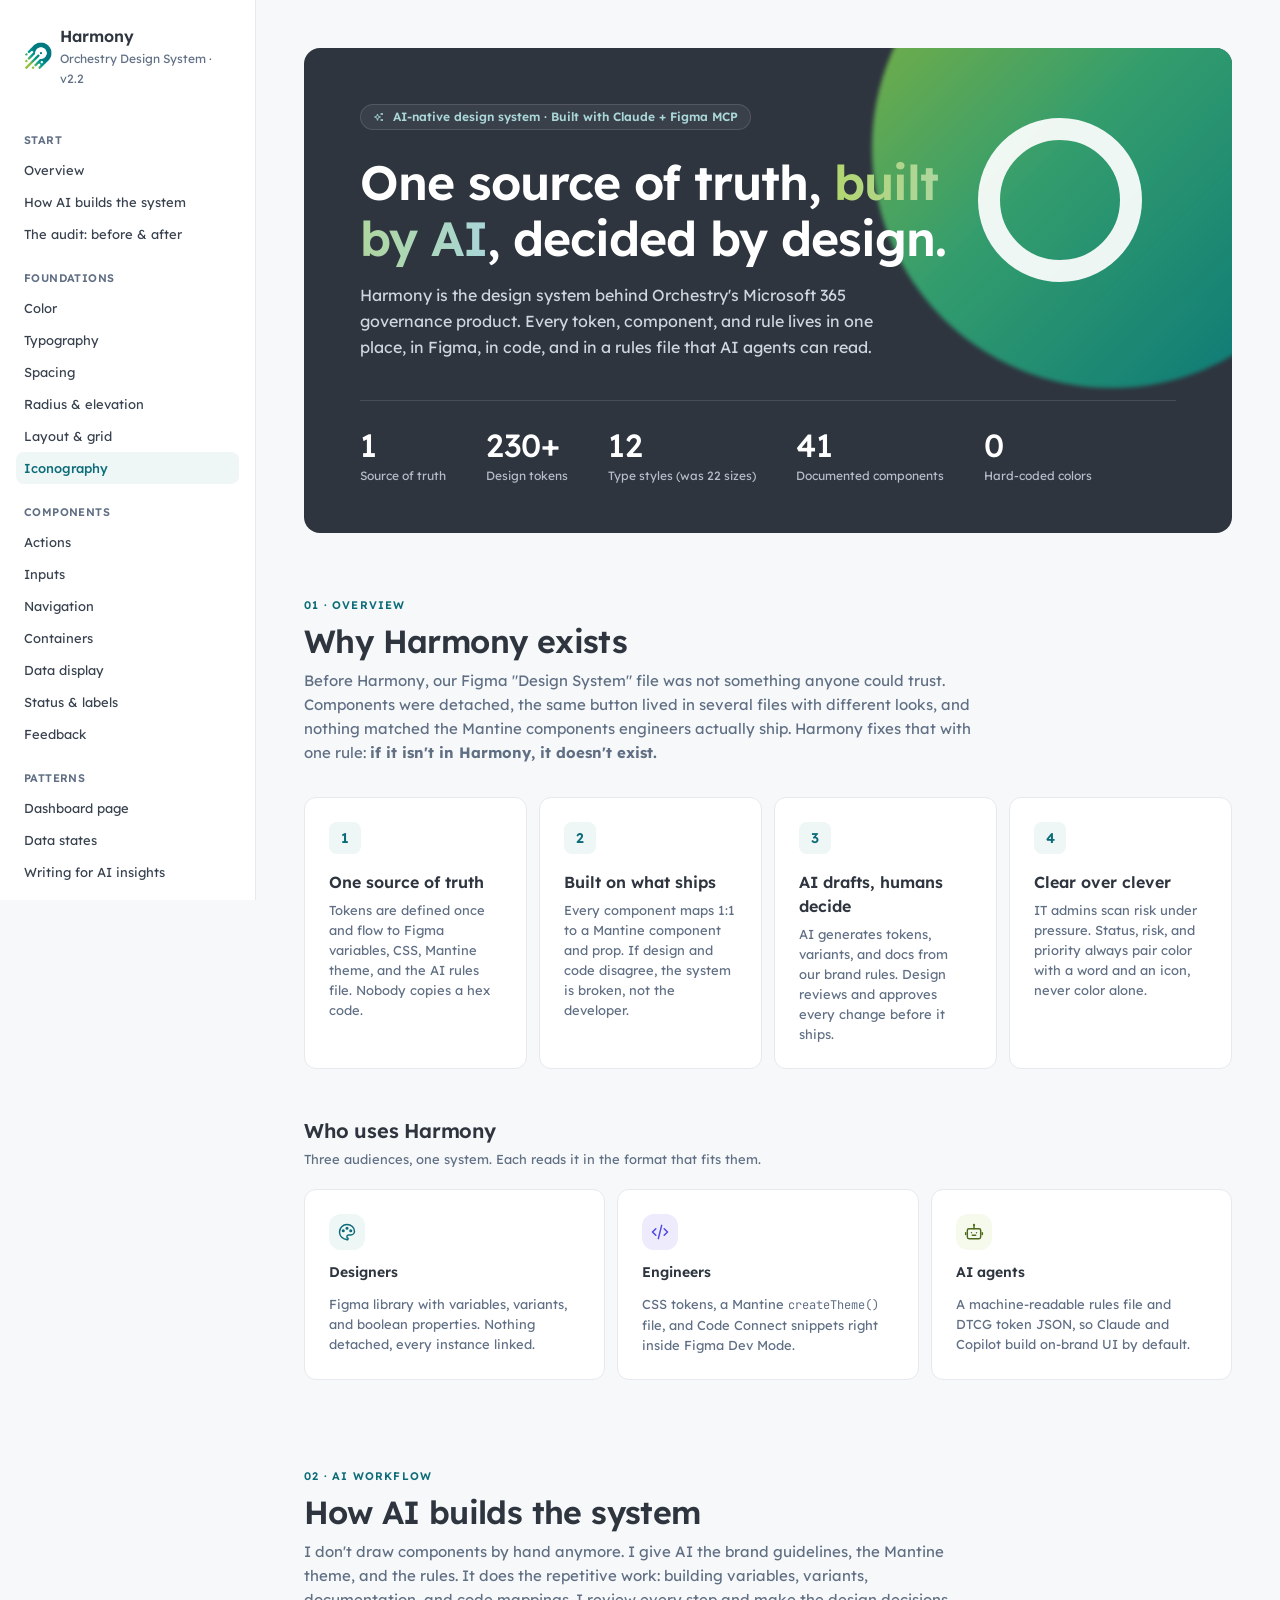
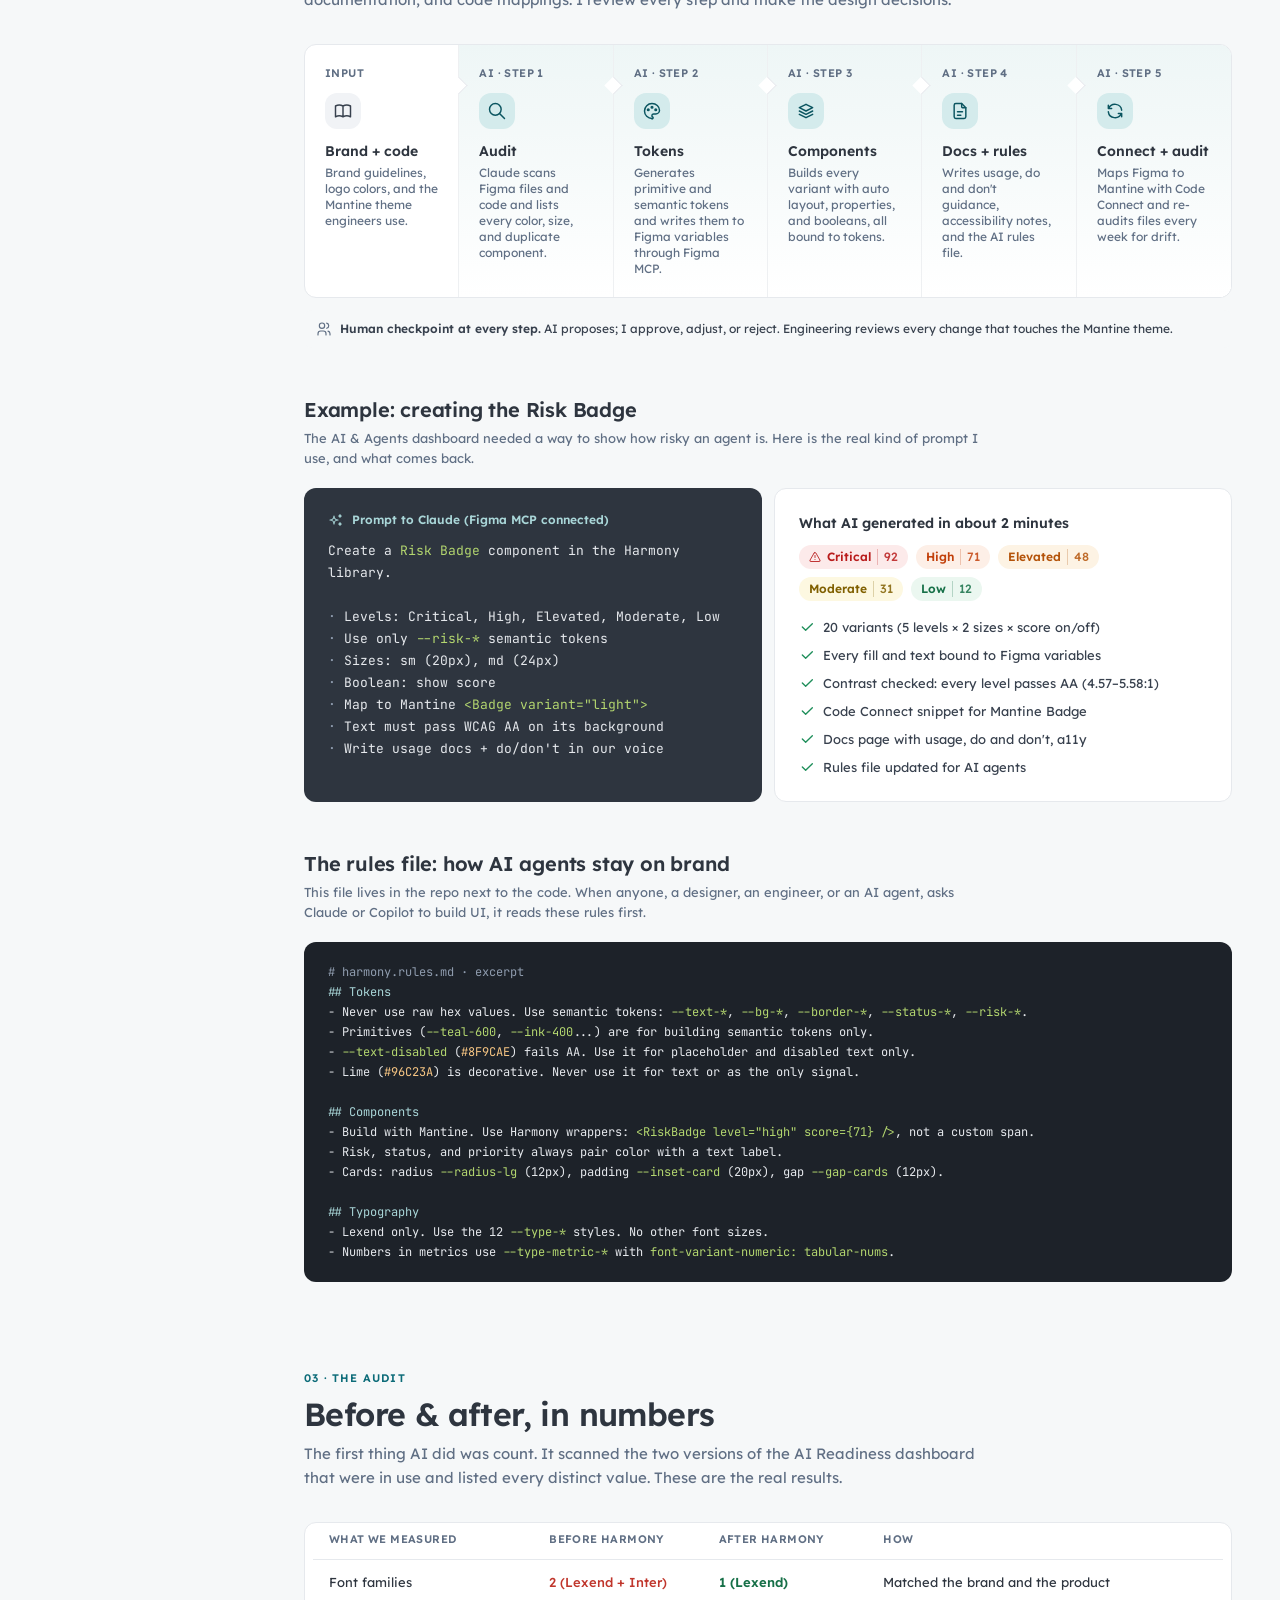
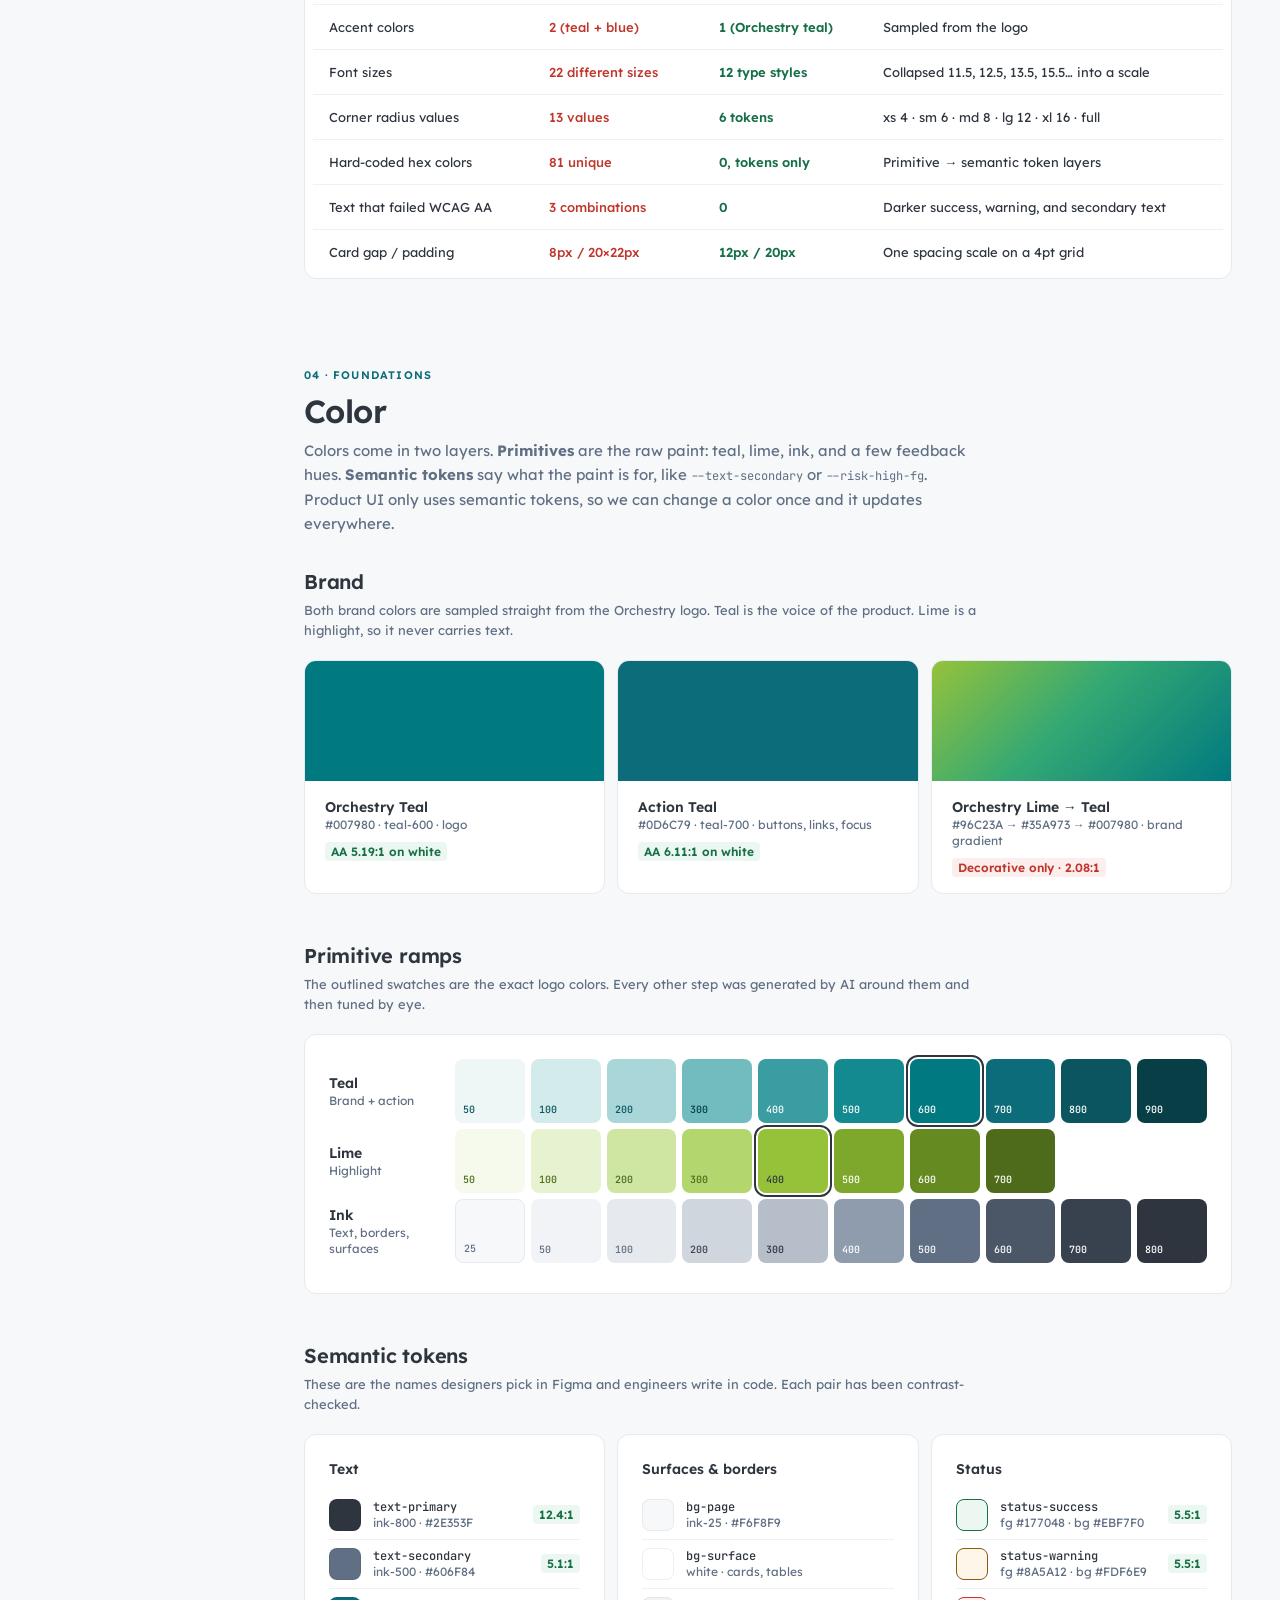
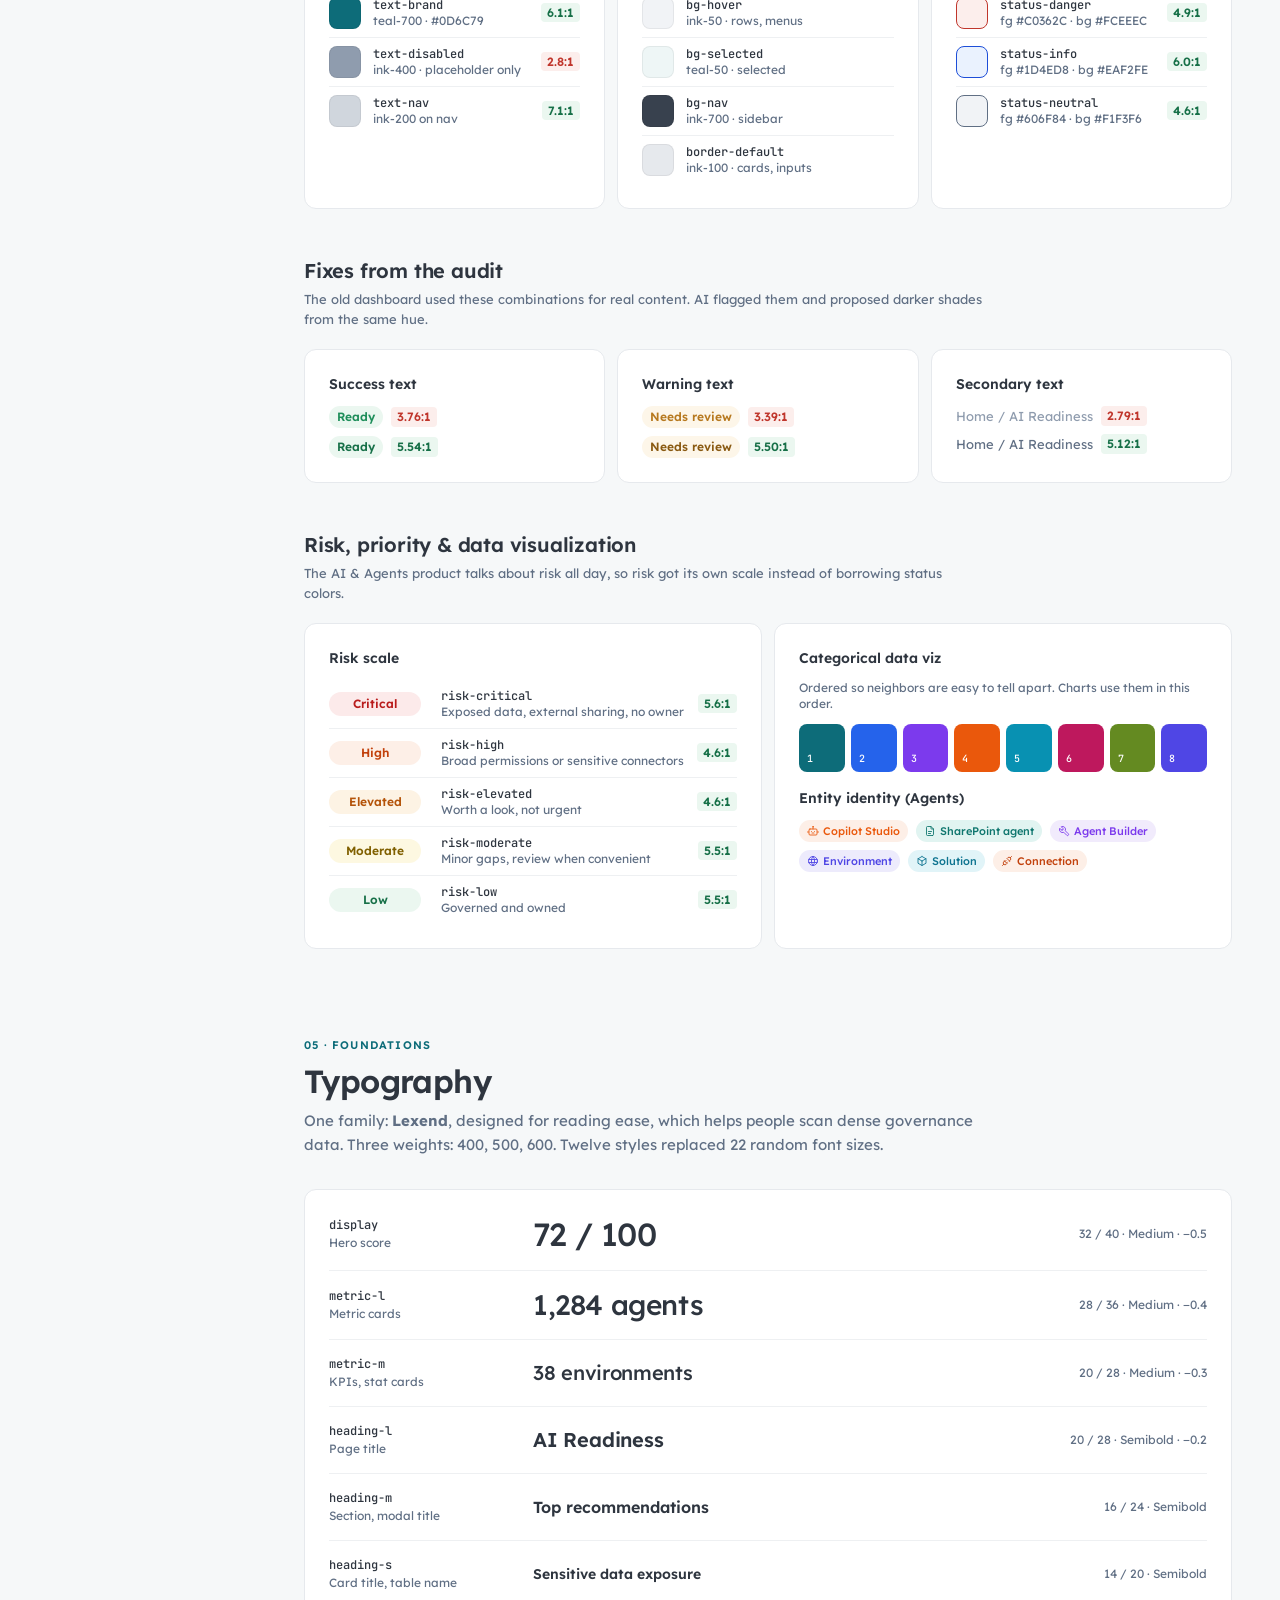
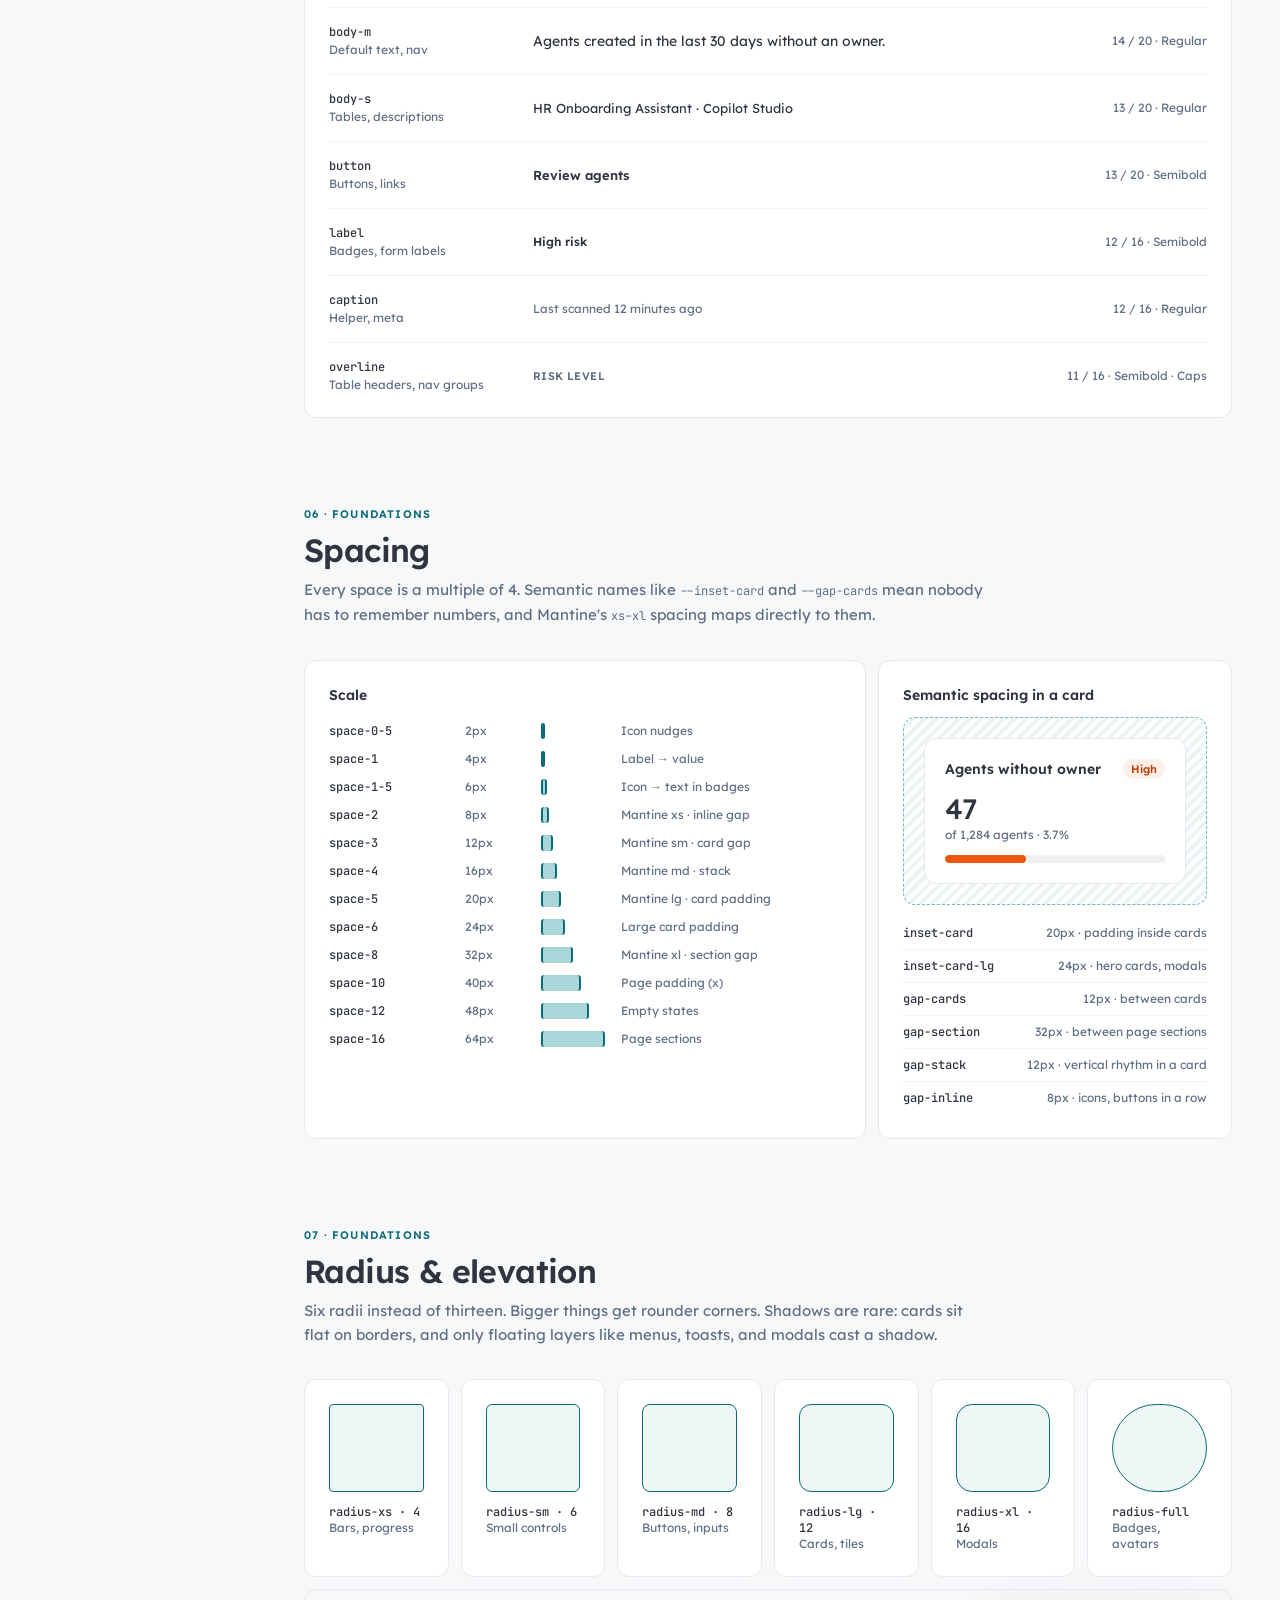
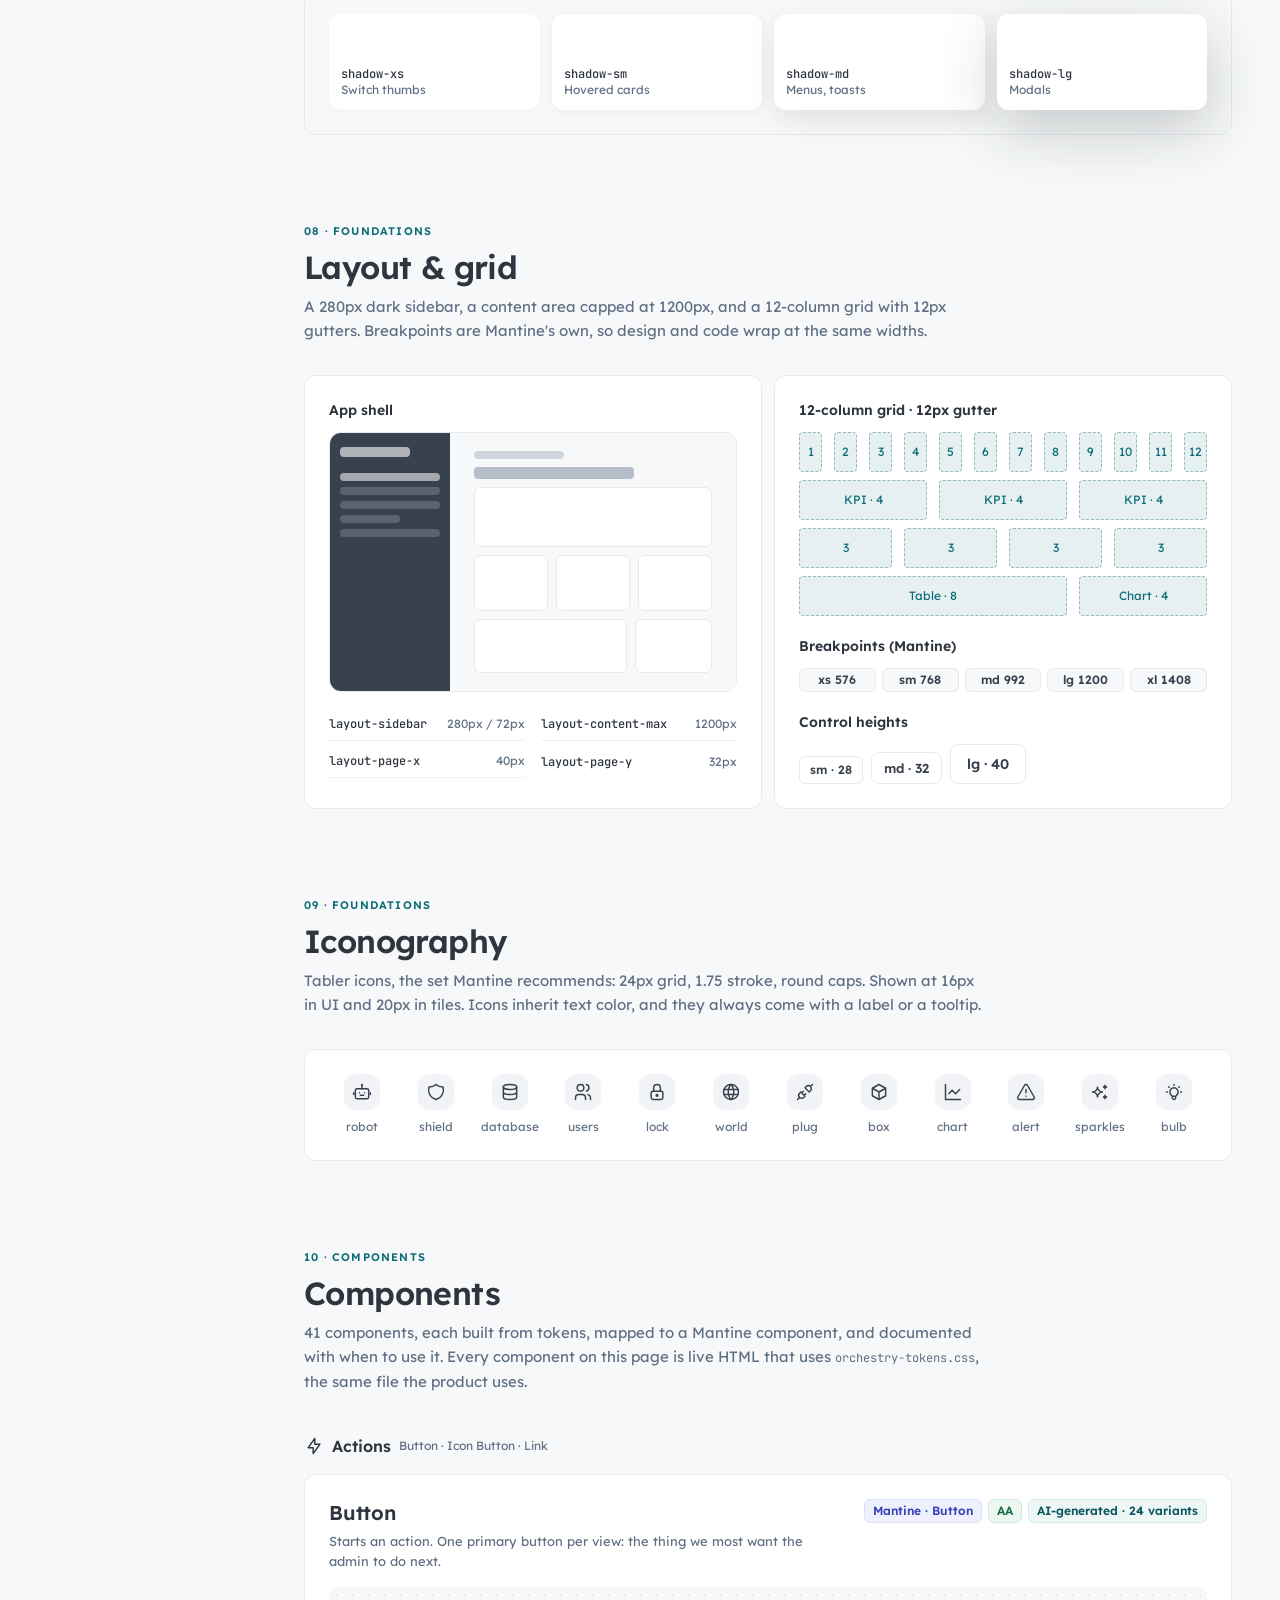
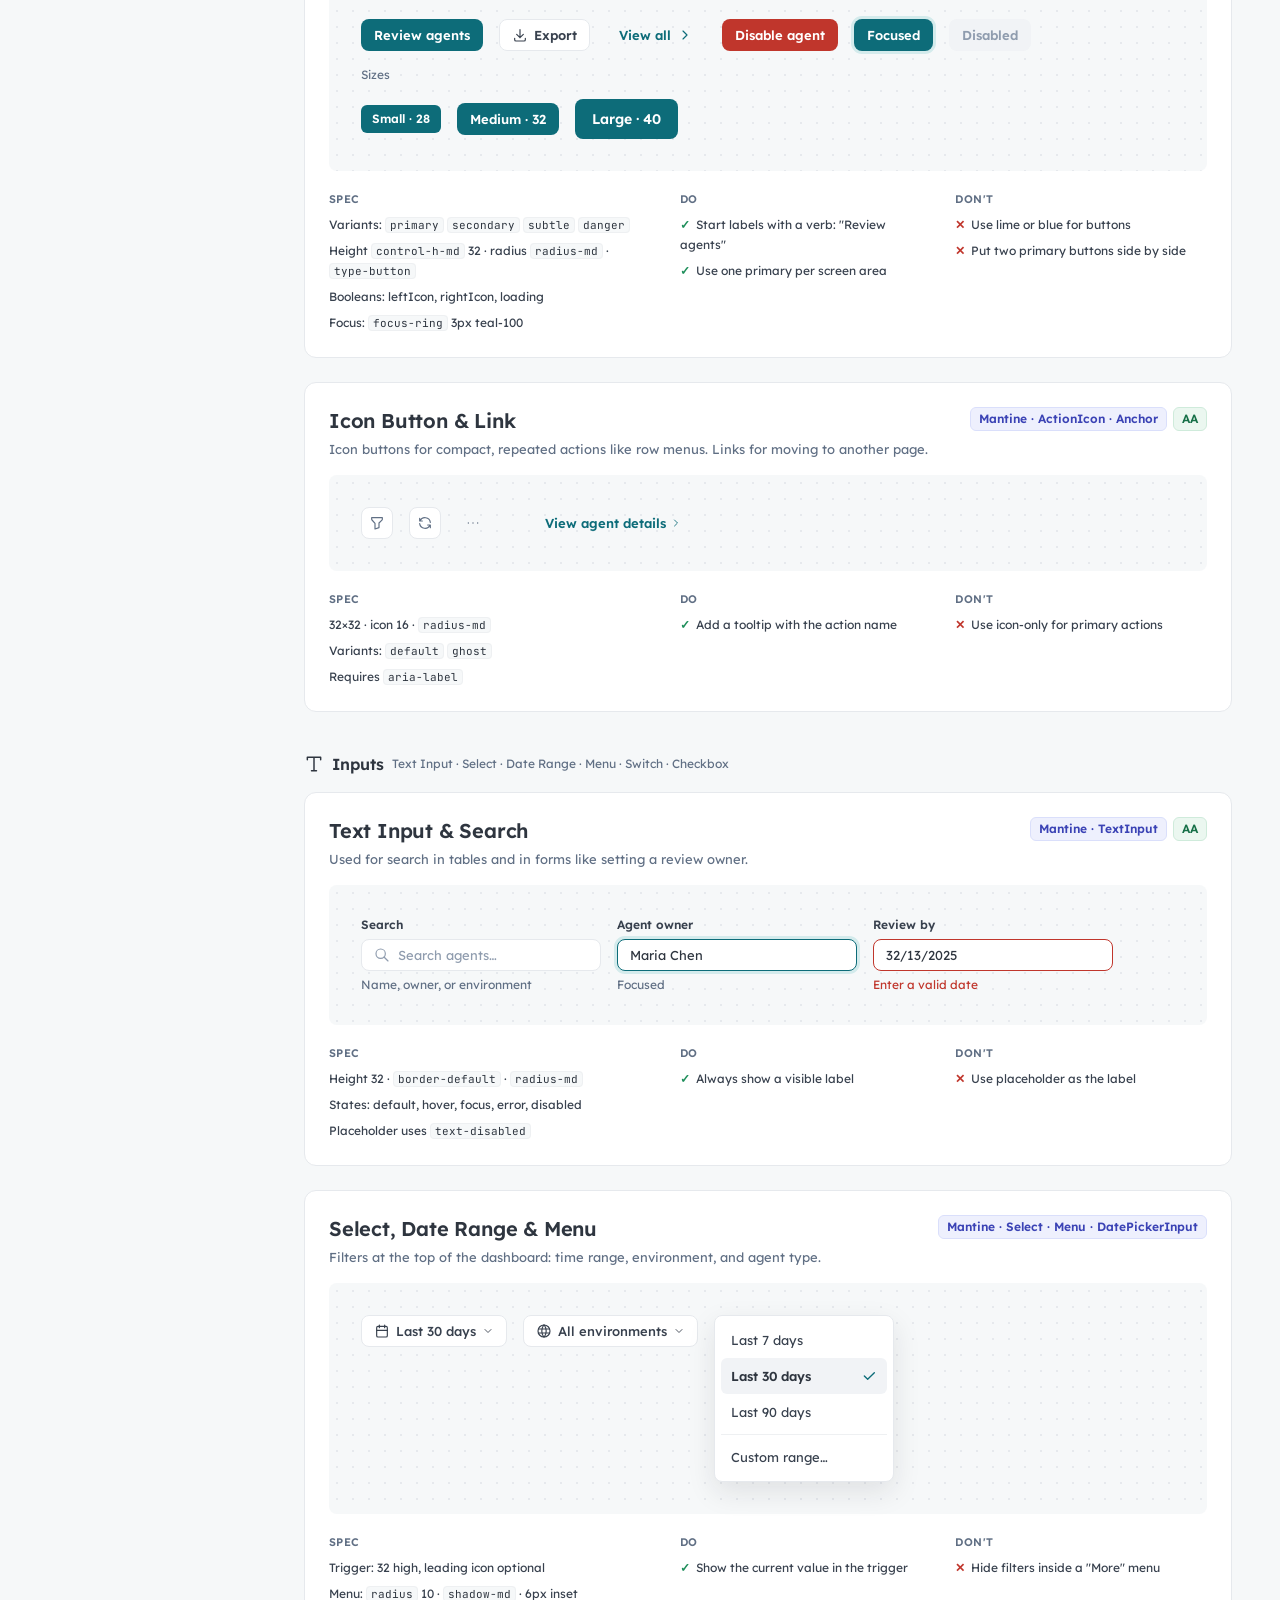
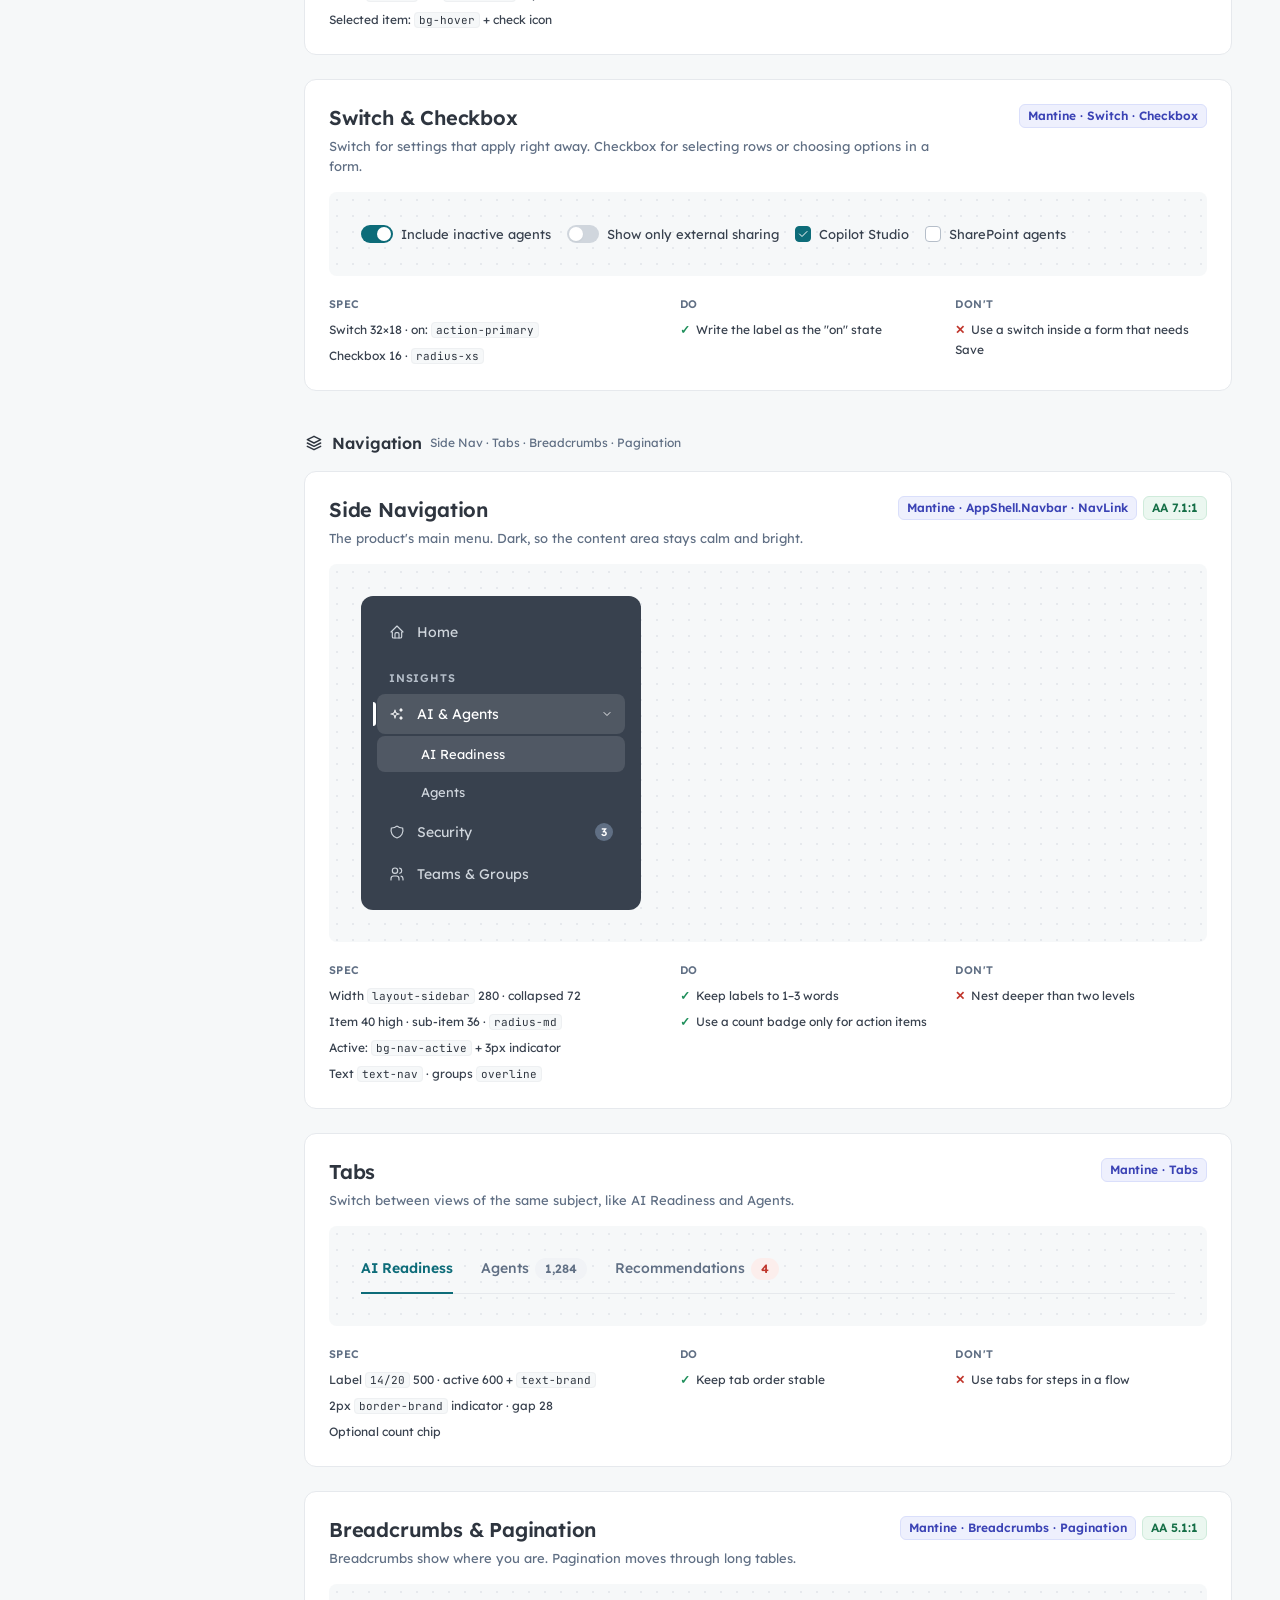
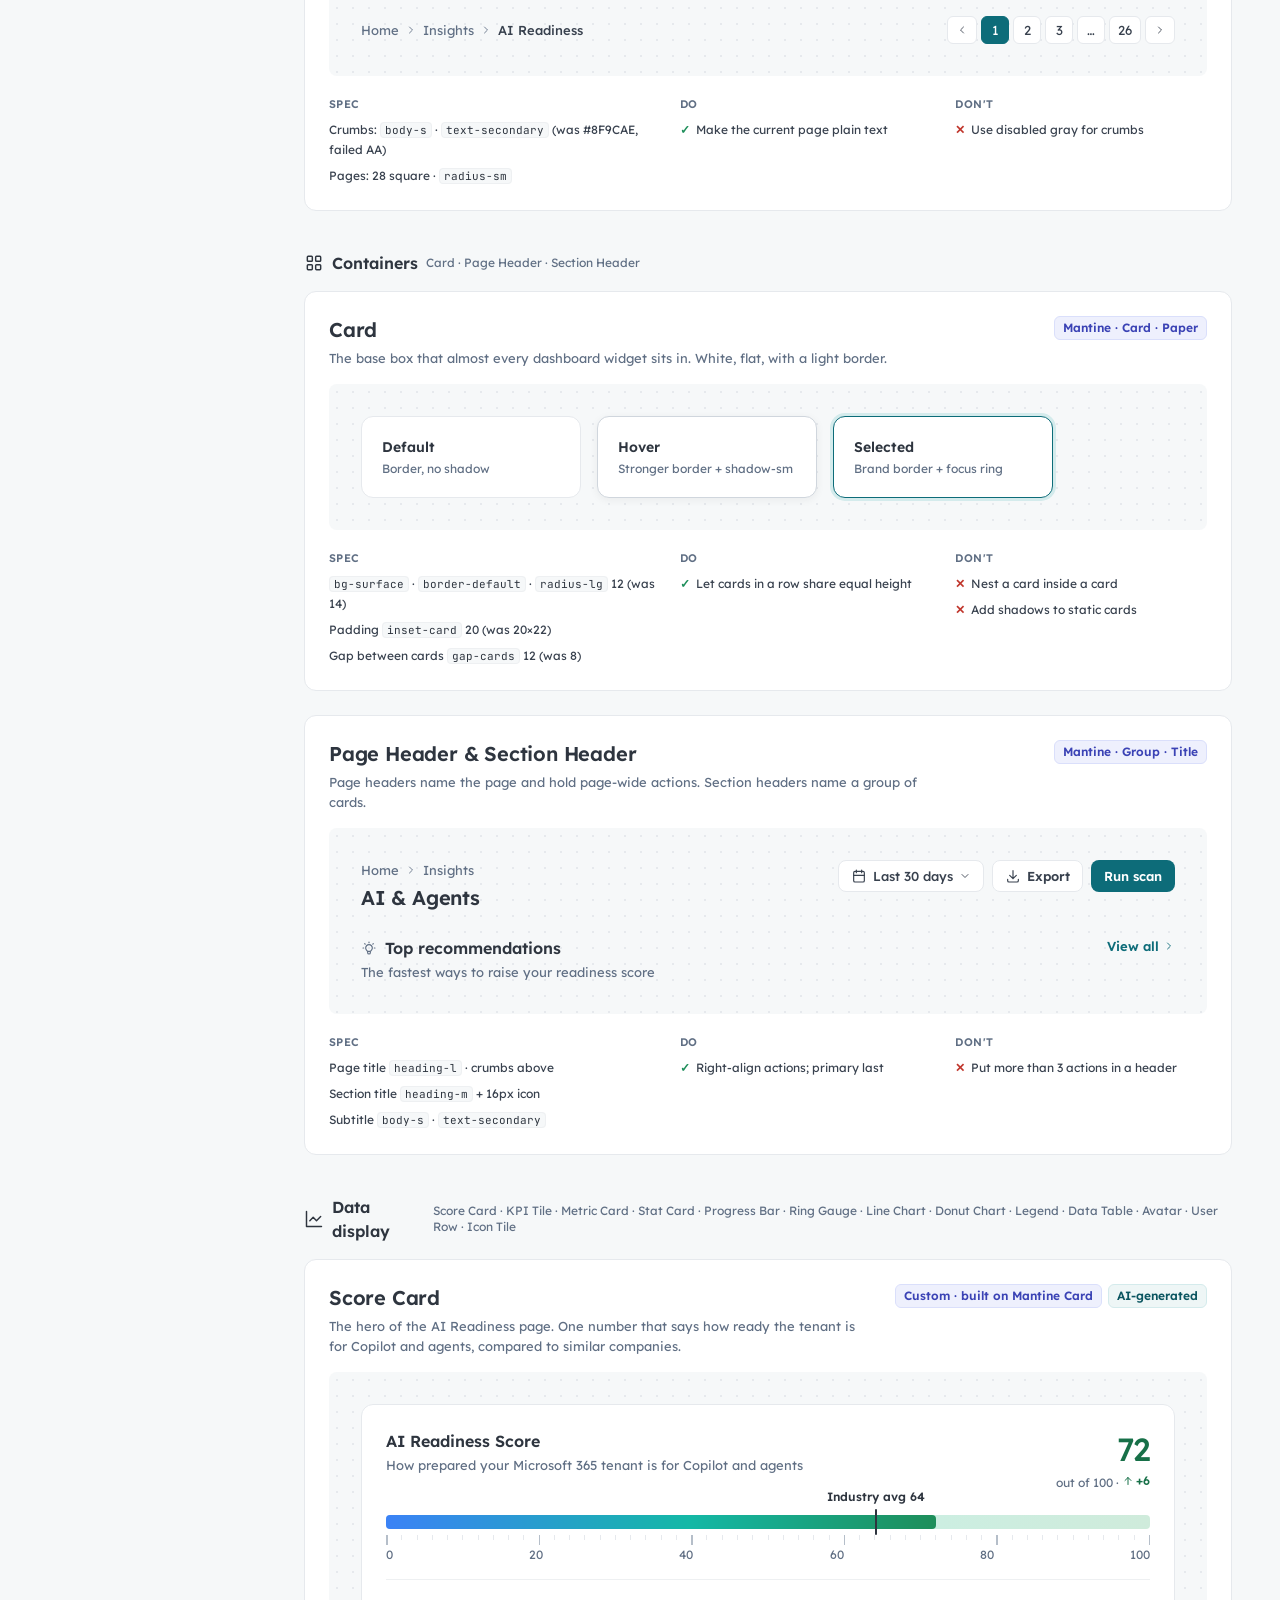
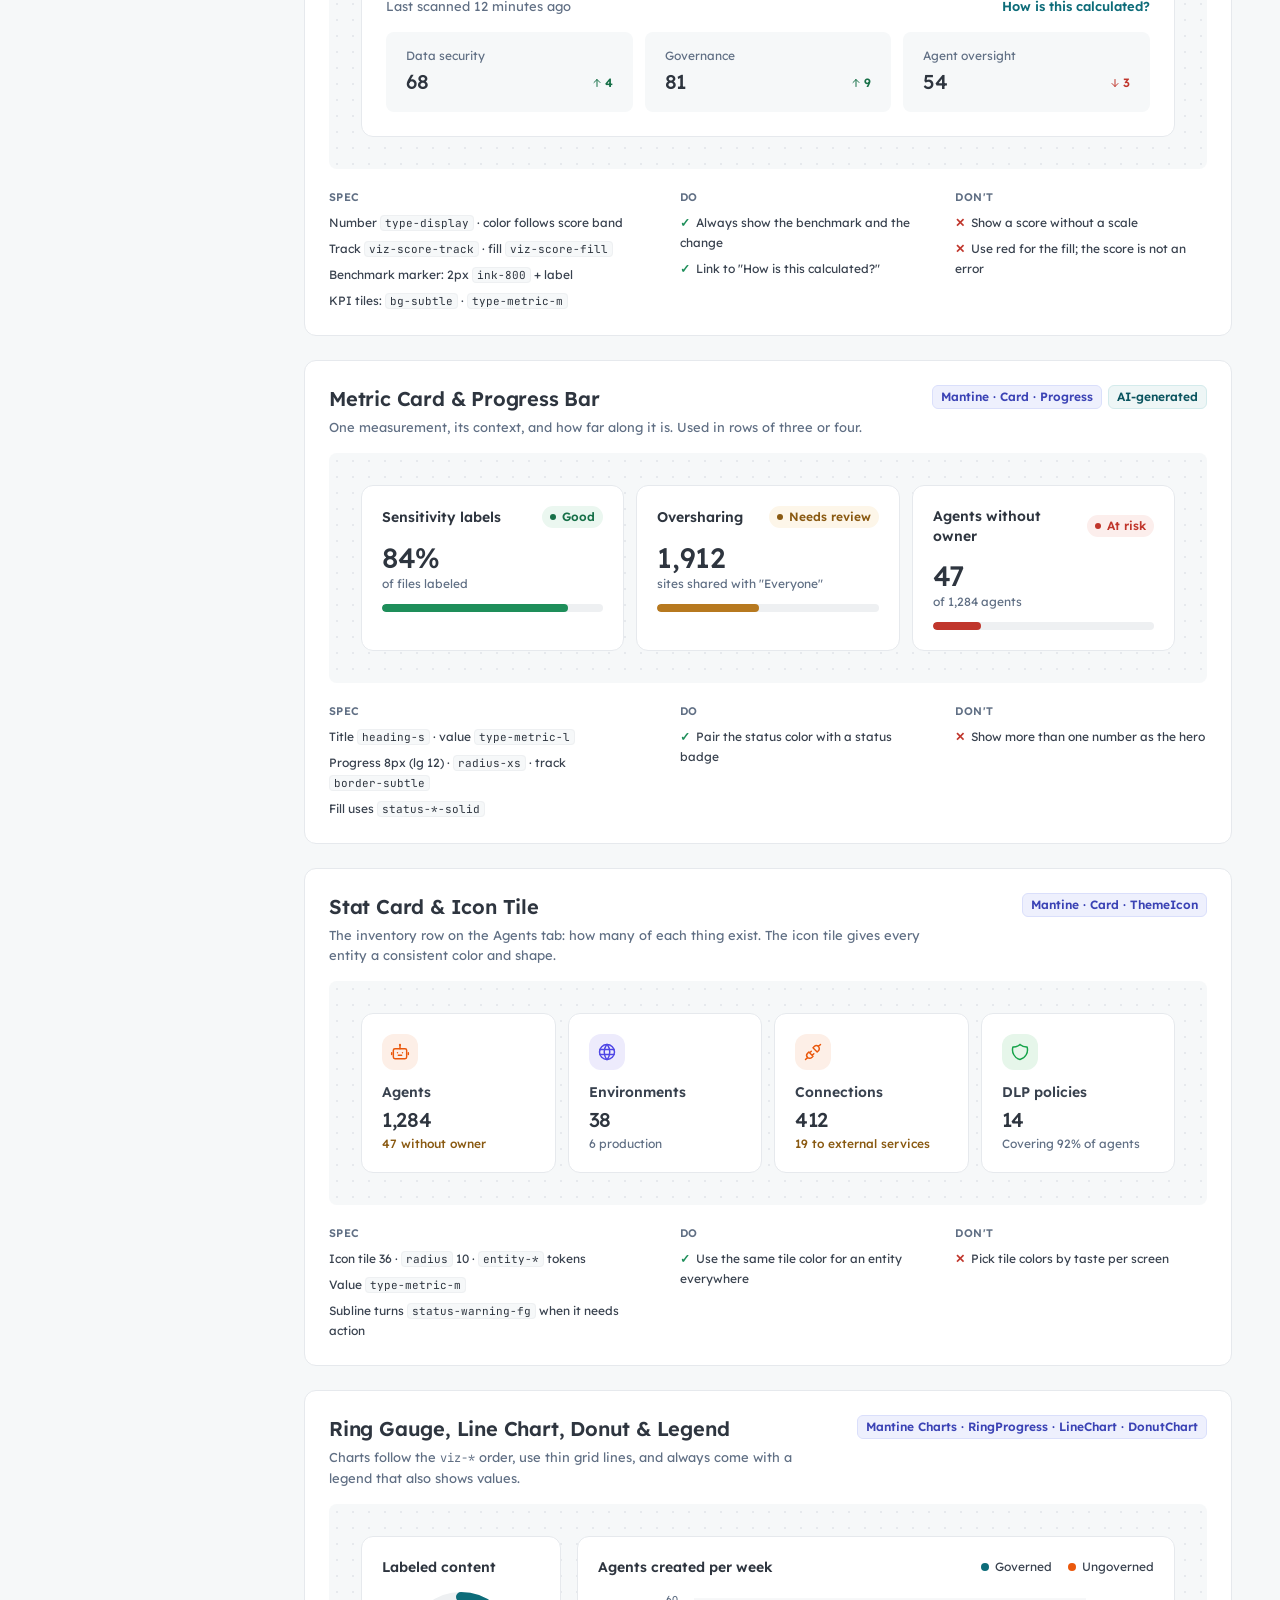
==== docs.html @ d5f8348b "Publish Harmony design system playground Co-authored-by: Copilot App <223556219+Copilot@users.norepl" ====
<!DOCTYPE html>
<html lang="en">
<head>
<meta charset="UTF-8">
<meta name="viewport" content="width=device-width, initial-scale=1.0">
<title>Harmony: Orchestry Design System</title>
<link rel="preconnect" href="https://fonts.googleapis.com">
<link href="https://fonts.googleapis.com/css2?family=Lexend:wght@400;500;600;700&family=JetBrains+Mono:wght@400;500&display=swap" rel="stylesheet">
<link rel="stylesheet" href="orchestry-tokens.css">
<link rel="stylesheet" href="harmony-components.css">
<style>
/* ================= DOCS SHELL ================= */
* { margin: 0; padding: 0; box-sizing: border-box; }
html { scroll-behavior: smooth; scroll-padding-top: 24px; }
body { font: var(--type-body-m); color: var(--text-primary); background: var(--bg-page); -webkit-font-smoothing: antialiased; }
a { color: var(--text-brand); text-decoration: none; }
code, .mono { font-family: var(--font-mono); font-size: 12px; }
svg { display: block; }
.ic { width: 16px; height: 16px; flex-shrink: 0; }
.ic-sm { width: 12px; height: 12px; flex-shrink: 0; }
.ic-lg { width: 20px; height: 20px; flex-shrink: 0; }

.doc { display: grid; grid-template-columns: 256px 1fr; min-height: 100vh; }
.doc-nav { position: sticky; top: 0; height: 100vh; overflow-y: auto; background: var(--bg-surface); border-right: 1px solid var(--border-default); padding: var(--space-6) var(--space-4) var(--space-12); scrollbar-width: thin; }
.doc-brand { display: flex; align-items: center; gap: var(--space-2); padding: 0 var(--space-2) var(--space-6); }
.doc-brand img { width: 28px; height: 28px; }
.doc-brand b { font: var(--type-heading-m); display: block; }
.doc-brand span { font: var(--type-caption); color: var(--text-secondary); }
.doc-nav h6 { font: var(--type-overline); letter-spacing: var(--track-overline); text-transform: uppercase; color: var(--text-secondary); padding: var(--space-5) var(--space-2) var(--space-1-5); }
.doc-nav a { display: block; padding: 6px var(--space-2); border-radius: var(--radius-md); font: var(--type-body-s); color: var(--ink-700); }
.doc-nav a:hover { background: var(--bg-hover); }
.doc-nav a.on { background: var(--bg-selected); color: var(--text-brand); font-weight: 500; }

.doc-main { min-width: 0; }
.doc-wrap { max-width: 1120px; margin: 0 auto; padding: var(--space-12) var(--space-12) var(--space-16); }

.hero { position: relative; overflow: hidden; border-radius: var(--radius-xl); background: var(--ink-800); color: #fff; padding: 56px 56px 48px; margin-bottom: var(--space-16); }
.hero::after { content: ''; position: absolute; right: -120px; top: -140px; width: 480px; height: 480px; border-radius: 50%; background: var(--brand-gradient); opacity: .9; filter: blur(2px); }
.hero::before { content: ''; position: absolute; right: 90px; top: 70px; width: 120px; height: 120px; border-radius: 50%; border: 22px solid rgba(255,255,255,.92); z-index: 1; }
.hero > * { position: relative; z-index: 2; }
.hero-kicker { display: inline-flex; align-items: center; gap: 8px; font: var(--type-label); color: var(--teal-200); background: rgba(255,255,255,.06); border: 1px solid rgba(255,255,255,.12); padding: 4px 12px; border-radius: var(--radius-full); margin-bottom: var(--space-6); }
.hero h1 { font-size: 48px; line-height: 56px; font-weight: 600; letter-spacing: -1px; max-width: 620px; }
.hero h1 em { font-style: normal; background: linear-gradient(90deg, var(--lime-300), var(--teal-200)); -webkit-background-clip: text; background-clip: text; color: transparent; }
.hero p { font-size: 16px; line-height: 26px; color: var(--ink-200); max-width: 560px; margin-top: var(--space-4); }
.hero-stats { display: flex; gap: var(--space-10); margin-top: var(--space-10); padding-top: var(--space-6); border-top: 1px solid rgba(255,255,255,.12); }
.hero-stats b { display: block; font: var(--type-display); letter-spacing: var(--track-display); }
.hero-stats span { font: var(--type-caption); color: var(--ink-300); }

.sec { margin-bottom: 88px; }
.sec-num { font: var(--type-overline); letter-spacing: 1.2px; text-transform: uppercase; color: var(--text-brand); margin-bottom: var(--space-2); }
.sec h2 { font-size: 32px; line-height: 40px; font-weight: 600; letter-spacing: -0.6px; }
.sec-lead { font-size: 15px; line-height: 24px; color: var(--text-secondary); max-width: 680px; margin-top: var(--space-2); margin-bottom: var(--space-8); }
.sub { margin-top: var(--space-12); }
.sub h3 { font: var(--type-heading-l); letter-spacing: var(--track-heading-l); margin-bottom: var(--space-1); }
.sub > p { font: var(--type-body-s); color: var(--text-secondary); max-width: 680px; margin-bottom: var(--space-5); }

.panel { background: var(--bg-surface); border: 1px solid var(--border-default); border-radius: var(--radius-lg); padding: var(--space-6); }
.grid-2 { display: grid; grid-template-columns: repeat(2, 1fr); gap: var(--gap-cards); }
.grid-3 { display: grid; grid-template-columns: repeat(3, 1fr); gap: var(--gap-cards); }
.grid-4 { display: grid; grid-template-columns: repeat(4, 1fr); gap: var(--gap-cards); }

/* Principles */
.principle { background: var(--bg-surface); border: 1px solid var(--border-default); border-radius: var(--radius-lg); padding: var(--space-6); }
.principle .n { width: 32px; height: 32px; border-radius: var(--radius-md); background: var(--bg-selected); color: var(--text-brand); display: flex; align-items: center; justify-content: center; font: var(--type-heading-s); margin-bottom: var(--space-4); }
.principle h4 { font: var(--type-heading-m); margin-bottom: var(--space-1-5); }
.principle p { font: var(--type-body-s); color: var(--text-secondary); }

/* Pipeline */
.pipe { display: grid; grid-template-columns: repeat(6, 1fr); gap: 0; background: var(--bg-surface); border: 1px solid var(--border-default); border-radius: var(--radius-lg); overflow: hidden; }
.pipe-step { padding: var(--space-5); border-right: 1px solid var(--border-subtle); position: relative; }
.pipe-step:last-child { border-right: none; }
.pipe-step:not(:last-child)::after { content: ''; position: absolute; right: -7px; top: 34px; width: 12px; height: 12px; background: var(--bg-surface); border-top: 1px solid var(--border-default); border-right: 1px solid var(--border-default); transform: rotate(45deg); z-index: 1; }
.pipe-step .k { font: var(--type-overline); letter-spacing: var(--track-overline); color: var(--text-secondary); text-transform: uppercase; }
.pipe-step .ico { width: 36px; height: 36px; border-radius: var(--radius-lg); display: flex; align-items: center; justify-content: center; margin: var(--space-3) 0; }
.pipe-step h5 { font: var(--type-heading-s); margin-bottom: 4px; }
.pipe-step p { font: var(--type-caption); color: var(--text-secondary); }
.pipe-step.ai { background: linear-gradient(180deg, var(--teal-50), var(--bg-surface)); }

/* Prompt / output */
.prompt { background: var(--ink-800); color: var(--ink-100); border-radius: var(--radius-lg); padding: var(--space-6); font: 400 13px/22px var(--font-mono); }
.prompt .who { display: flex; align-items: center; gap: 8px; font: var(--type-label); font-family: var(--font-sans); color: var(--teal-200); margin-bottom: var(--space-3); }
.prompt .hl { color: var(--lime-300); }
.prompt .dim { color: var(--ink-400); }
pre.code { background: var(--ink-900); color: var(--ink-100); border-radius: var(--radius-lg); padding: var(--space-5) var(--space-6); font: 400 12px/20px var(--font-mono); overflow-x: auto; white-space: pre; }
pre.code .c { color: var(--ink-400); } pre.code .s { color: var(--lime-300); } pre.code .k { color: var(--teal-200); } pre.code .n { color: #F9C784; }
.checklist { display: flex; flex-direction: column; gap: var(--space-2); }
.checklist div { display: flex; gap: var(--space-2); font: var(--type-body-s); color: var(--ink-700); }
.checklist svg { color: var(--status-success-solid); margin-top: 2px; }

/* Audit table */
.audit { width: 100%; border-collapse: collapse; }
.audit th { font: var(--type-overline); letter-spacing: var(--track-overline); text-transform: uppercase; color: var(--text-secondary); text-align: left; padding: 0 var(--space-4) var(--space-3); border-bottom: 1px solid var(--border-default); }
.audit td { padding: var(--space-3) var(--space-4); border-bottom: 1px solid var(--border-subtle); font: var(--type-body-s); }
.audit tr:last-child td { border-bottom: none; }
.audit .before { color: var(--status-danger-fg); font-weight: 500; }
.audit .after { color: var(--status-success-fg); font-weight: 600; }

/* Swatches */
.ramp { display: grid; grid-template-columns: 120px repeat(10, 1fr); gap: 6px; align-items: stretch; margin-bottom: 6px; }
.ramp-name { font: var(--type-heading-s); display: flex; flex-direction: column; justify-content: center; }
.ramp-name span { font: var(--type-caption); color: var(--text-secondary); font-weight: 400; }
.sw { height: 64px; border-radius: var(--radius-md); padding: 6px 8px; display: flex; flex-direction: column; justify-content: flex-end; font: 500 10px/14px var(--font-mono); }
.sw.brand { outline: 2px solid var(--ink-800); outline-offset: 2px; }
.tok { display: flex; align-items: center; gap: var(--space-3); padding: var(--space-2) 0; border-bottom: 1px solid var(--border-subtle); }
.tok:last-child { border-bottom: none; }
.tok-chip { width: 32px; height: 32px; border-radius: var(--radius-md); border: 1px solid rgba(0,0,0,.06); flex-shrink: 0; }
.tok-name { font: 500 12px/16px var(--font-mono); color: var(--text-primary); }
.tok-val { font: var(--type-caption); color: var(--text-secondary); }
.tok-meta { margin-left: auto; font: var(--type-caption); color: var(--text-secondary); text-align: right; }
.panel h4 { font: var(--type-heading-s); margin-bottom: var(--space-3); }
.aa { font: var(--type-label); padding: 2px 6px; border-radius: var(--radius-xs); background: var(--status-success-bg); color: var(--status-success-fg); }
.aa.fail { background: var(--status-danger-bg); color: var(--status-danger-fg); }

/* Type specimen */
.type-row { display: grid; grid-template-columns: 180px 1fr 220px; gap: var(--space-6); align-items: center; padding: var(--space-4) 0; border-bottom: 1px solid var(--border-subtle); }
.type-row:last-child { border-bottom: none; }
.type-row .tn { font: 500 12px/16px var(--font-mono); }
.type-row .tu { font: var(--type-caption); color: var(--text-secondary); margin-top: 2px; }
.type-row .ts { font: var(--type-caption); color: var(--text-secondary); text-align: right; }

/* Spacing */
.space-row { display: grid; grid-template-columns: 120px 60px 1fr 220px; gap: var(--space-4); align-items: center; padding: 6px 0; }
.space-bar { height: 16px; background: var(--teal-200); border-radius: 3px; border-left: 2px solid var(--teal-700); border-right: 2px solid var(--teal-700); }
.radius-demo { height: 88px; background: var(--teal-50); border: 1.5px solid var(--teal-700); }
.shadow-demo { height: 96px; background: var(--bg-surface); border-radius: var(--radius-lg); display: flex; align-items: flex-end; padding: var(--space-3); }

/* Grid demo */
.cols12 { display: grid; grid-template-columns: repeat(12, 1fr); gap: 12px; }
.cols12 > div { height: 40px; background: rgba(13,108,121,.10); border: 1px dashed rgba(13,108,121,.4); border-radius: 4px; display: flex; align-items: center; justify-content: center; font: var(--type-caption); color: var(--text-brand); }
.shell { display: grid; grid-template-columns: 120px 1fr; height: 260px; border-radius: var(--radius-lg); overflow: hidden; border: 1px solid var(--border-default); }
.shell-nav { background: var(--bg-nav); padding: 14px 10px; display: flex; flex-direction: column; gap: 6px; }
.shell-nav i { display: block; height: 8px; border-radius: 4px; background: rgba(255,255,255,.18); }
.shell-nav i.on { background: rgba(255,255,255,.55); }
.shell-main { background: var(--bg-page); padding: 18px 24px; display: flex; flex-direction: column; gap: 8px; }
.shell-main .bar { height: 12px; width: 160px; border-radius: 4px; background: var(--ink-300); }
.shell-main .row { display: grid; gap: 8px; }
.shell-main .row div { background: var(--bg-surface); border: 1px solid var(--border-default); border-radius: 6px; }
.callout-dim { position: relative; }
.dim-label { font: 500 10px/12px var(--font-mono); color: var(--red-600); }

/* Component docs */
.comp { background: var(--bg-surface); border: 1px solid var(--border-default); border-radius: var(--radius-lg); margin-bottom: var(--space-6); overflow: hidden; scroll-margin-top: 24px; }
.comp-head { display: flex; align-items: flex-start; justify-content: space-between; gap: var(--space-6); padding: var(--space-6) var(--space-6) var(--space-4); }
.comp-head h4 { font: var(--type-heading-l); letter-spacing: var(--track-heading-l); }
.comp-head p { font: var(--type-body-s); color: var(--text-secondary); margin-top: 4px; max-width: 620px; }
.comp-meta { display: flex; gap: 6px; flex-shrink: 0; flex-wrap: wrap; justify-content: flex-end; }
.meta-chip { font: var(--type-label); padding: 3px 8px; border-radius: var(--radius-sm); background: var(--bg-subtle); color: var(--ink-700); border: 1px solid var(--border-default); white-space: nowrap; }
.meta-chip.m { background: #EEF0FD; border-color: #DADFFB; color: #3B43B5; }
.meta-chip.ok { background: var(--status-success-bg); border-color: var(--green-100); color: var(--status-success-fg); }
.meta-chip.ai { background: var(--teal-50); border-color: var(--teal-100); color: var(--teal-800); }
.comp-demo { margin: 0 var(--space-6); padding: var(--space-8); background: var(--bg-page); background-image: radial-gradient(var(--ink-100) 1px, transparent 1px); background-size: 16px 16px; border-radius: var(--radius-md); display: flex; flex-wrap: wrap; gap: var(--space-4); align-items: center; }
.comp-demo.col { flex-direction: column; align-items: stretch; }
.comp-demo.center { justify-content: center; }
.comp-foot { display: grid; grid-template-columns: 1.3fr 1fr 1fr; gap: var(--space-6); padding: var(--space-5) var(--space-6) var(--space-6); }
.comp-foot h5 { font: var(--type-overline); letter-spacing: var(--track-overline); text-transform: uppercase; color: var(--text-secondary); margin-bottom: var(--space-2); }
.comp-foot ul { list-style: none; display: flex; flex-direction: column; gap: 6px; }
.comp-foot li { font: var(--type-caption); line-height: 20px; color: var(--ink-700); }
.comp-foot li code { font-size: 11px; background: var(--bg-subtle); border: 1px solid var(--border-subtle); padding: 0 4px; border-radius: 4px; color: var(--ink-800); white-space: nowrap; }
.do li::before { content: '✓'; color: var(--status-success-solid); font-weight: 700; margin-right: 6px; }
.dont li::before { content: '✕'; color: var(--status-danger-solid); font-weight: 700; margin-right: 6px; }
.group-title { font: var(--type-heading-m); margin: var(--space-10) 0 var(--space-4); display: flex; align-items: center; gap: var(--space-2); }
.group-title span { font: var(--type-caption); color: var(--text-secondary); font-weight: 400; }
.lbl { font: var(--type-caption); color: var(--text-secondary); width: 100%; }

/* Changelog */
.log { display: grid; grid-template-columns: 120px 80px 1fr; gap: var(--space-4); padding: var(--space-3) 0; border-bottom: 1px solid var(--border-subtle); font: var(--type-body-s); }
.log:last-child { border-bottom: none; }
.log .d { color: var(--text-secondary); }


@media (max-width: 1100px) { .doc { grid-template-columns: 1fr; } .doc-nav { display: none; } .doc-wrap { padding: 32px 24px; } .pipe { grid-template-columns: repeat(3, 1fr); } .grid-4 { grid-template-columns: repeat(2, 1fr); } }
</style>
</head>
<body>
<!-- ============ ICON SPRITE (Tabler-style, 1.75 stroke) ============ -->
<svg width="0" height="0" style="position:absolute">
  <defs>
    <symbol id="i-check" viewBox="0 0 24 24" fill="none" stroke="currentColor" stroke-width="2" stroke-linecap="round" stroke-linejoin="round"><path d="M5 12l5 5L20 7"/></symbol>
    <symbol id="i-x" viewBox="0 0 24 24" fill="none" stroke="currentColor" stroke-width="1.75" stroke-linecap="round" stroke-linejoin="round"><path d="M18 6L6 18M6 6l12 12"/></symbol>
    <symbol id="i-info" viewBox="0 0 24 24" fill="none" stroke="currentColor" stroke-width="1.75" stroke-linecap="round" stroke-linejoin="round"><circle cx="12" cy="12" r="9"/><path d="M12 8h.01M11 12h1v4h1"/></symbol>
    <symbol id="i-alert" viewBox="0 0 24 24" fill="none" stroke="currentColor" stroke-width="1.75" stroke-linecap="round" stroke-linejoin="round"><path d="M12 9v4M12 17h.01"/><path d="M10.3 3.9L2.2 18a2 2 0 001.7 3h16.2a2 2 0 001.7-3L13.7 3.9a2 2 0 00-3.4 0z"/></symbol>
    <symbol id="i-down" viewBox="0 0 24 24" fill="none" stroke="currentColor" stroke-width="1.75" stroke-linecap="round" stroke-linejoin="round"><path d="M6 9l6 6 6-6"/></symbol>
    <symbol id="i-right" viewBox="0 0 24 24" fill="none" stroke="currentColor" stroke-width="1.75" stroke-linecap="round" stroke-linejoin="round"><path d="M9 6l6 6-6 6"/></symbol>
    <symbol id="i-up-arrow" viewBox="0 0 24 24" fill="none" stroke="currentColor" stroke-width="2" stroke-linecap="round" stroke-linejoin="round"><path d="M12 19V5M6 11l6-6 6 6"/></symbol>
    <symbol id="i-down-arrow" viewBox="0 0 24 24" fill="none" stroke="currentColor" stroke-width="2" stroke-linecap="round" stroke-linejoin="round"><path d="M12 5v14M18 13l-6 6-6-6"/></symbol>
    <symbol id="i-sparkle" viewBox="0 0 24 24" fill="none" stroke="currentColor" stroke-width="1.75" stroke-linecap="round" stroke-linejoin="round"><path d="M16 18a2 2 0 012 2 2 2 0 012-2 2 2 0 01-2-2 2 2 0 01-2 2zM16 6a2 2 0 012 2 2 2 0 012-2 2 2 0 01-2-2 2 2 0 01-2 2zM9 18a6 6 0 016-6 6 6 0 01-6-6 6 6 0 01-6 6 6 6 0 016 6z"/></symbol>
    <symbol id="i-robot" viewBox="0 0 24 24" fill="none" stroke="currentColor" stroke-width="1.75" stroke-linecap="round" stroke-linejoin="round"><rect x="4" y="8" width="16" height="12" rx="2"/><path d="M12 4v4M9 13h.01M15 13h.01M10 16h4M2 13v2M22 13v2"/><circle cx="12" cy="3.5" r=".5"/></symbol>
    <symbol id="i-shield" viewBox="0 0 24 24" fill="none" stroke="currentColor" stroke-width="1.75" stroke-linecap="round" stroke-linejoin="round"><path d="M12 3a12 12 0 008.5 3A12 12 0 0112 21 12 12 0 013.5 6 12 12 0 0012 3"/></symbol>
    <symbol id="i-db" viewBox="0 0 24 24" fill="none" stroke="currentColor" stroke-width="1.75" stroke-linecap="round" stroke-linejoin="round"><ellipse cx="12" cy="6" rx="8" ry="3"/><path d="M4 6v6c0 1.7 3.6 3 8 3s8-1.3 8-3V6M4 12v6c0 1.7 3.6 3 8 3s8-1.3 8-3v-6"/></symbol>
    <symbol id="i-file" viewBox="0 0 24 24" fill="none" stroke="currentColor" stroke-width="1.75" stroke-linecap="round" stroke-linejoin="round"><path d="M14 3v4a1 1 0 001 1h4"/><path d="M17 21H7a2 2 0 01-2-2V5a2 2 0 012-2h7l5 5v11a2 2 0 01-2 2zM9 13h6M9 17h4"/></symbol>
    <symbol id="i-users" viewBox="0 0 24 24" fill="none" stroke="currentColor" stroke-width="1.75" stroke-linecap="round" stroke-linejoin="round"><circle cx="9" cy="7" r="4"/><path d="M3 21v-2a4 4 0 014-4h4a4 4 0 014 4v2M16 3.1a4 4 0 010 7.8M21 21v-2a4 4 0 00-3-3.9"/></symbol>
    <symbol id="i-palette" viewBox="0 0 24 24" fill="none" stroke="currentColor" stroke-width="1.75" stroke-linecap="round" stroke-linejoin="round"><path d="M12 21a9 9 0 010-18c5 0 9 3.6 9 8a4.5 4.5 0 01-4.5 4.5H14a2 2 0 00-1 3.8 1.3 1.3 0 01-1 2.2"/><circle cx="7.5" cy="10.5" r="1"/><circle cx="12" cy="7.5" r="1"/><circle cx="16.5" cy="10.5" r="1"/></symbol>
    <symbol id="i-type" viewBox="0 0 24 24" fill="none" stroke="currentColor" stroke-width="1.75" stroke-linecap="round" stroke-linejoin="round"><path d="M4 7V4h16v3M9 20h6M12 4v16"/></symbol>
    <symbol id="i-grid" viewBox="0 0 24 24" fill="none" stroke="currentColor" stroke-width="1.75" stroke-linecap="round" stroke-linejoin="round"><rect x="4" y="4" width="6" height="6" rx="1"/><rect x="14" y="4" width="6" height="6" rx="1"/><rect x="4" y="14" width="6" height="6" rx="1"/><rect x="14" y="14" width="6" height="6" rx="1"/></symbol>
    <symbol id="i-plus" viewBox="0 0 24 24" fill="none" stroke="currentColor" stroke-width="1.75" stroke-linecap="round" stroke-linejoin="round"><path d="M12 5v14M5 12h14"/></symbol>
    <symbol id="i-search" viewBox="0 0 24 24" fill="none" stroke="currentColor" stroke-width="1.75" stroke-linecap="round" stroke-linejoin="round"><circle cx="10" cy="10" r="7"/><path d="M21 21l-6-6"/></symbol>
    <symbol id="i-cal" viewBox="0 0 24 24" fill="none" stroke="currentColor" stroke-width="1.75" stroke-linecap="round" stroke-linejoin="round"><rect x="4" y="5" width="16" height="16" rx="2"/><path d="M16 3v4M8 3v4M4 11h16"/></symbol>
    <symbol id="i-download" viewBox="0 0 24 24" fill="none" stroke="currentColor" stroke-width="1.75" stroke-linecap="round" stroke-linejoin="round"><path d="M4 17v2a2 2 0 002 2h12a2 2 0 002-2v-2M7 11l5 5 5-5M12 4v12"/></symbol>
    <symbol id="i-home" viewBox="0 0 24 24" fill="none" stroke="currentColor" stroke-width="1.75" stroke-linecap="round" stroke-linejoin="round"><path d="M5 12H3l9-9 9 9h-2M5 12v7a2 2 0 002 2h10a2 2 0 002-2v-7"/><path d="M9 21v-6a2 2 0 012-2h2a2 2 0 012 2v6"/></symbol>
    <symbol id="i-chart" viewBox="0 0 24 24" fill="none" stroke="currentColor" stroke-width="1.75" stroke-linecap="round" stroke-linejoin="round"><path d="M3 3v18h18"/><path d="M7 14l4-4 4 4 5-5"/></symbol>
    <symbol id="i-bolt" viewBox="0 0 24 24" fill="none" stroke="currentColor" stroke-width="1.75" stroke-linecap="round" stroke-linejoin="round"><path d="M13 3v7h6l-8 11v-7H5l8-11"/></symbol>
    <symbol id="i-code" viewBox="0 0 24 24" fill="none" stroke="currentColor" stroke-width="1.75" stroke-linecap="round" stroke-linejoin="round"><path d="M7 8l-4 4 4 4M17 8l4 4-4 4M14 4l-4 16"/></symbol>
    <symbol id="i-book" viewBox="0 0 24 24" fill="none" stroke="currentColor" stroke-width="1.75" stroke-linecap="round" stroke-linejoin="round"><path d="M3 19a9 9 0 019 0 9 9 0 019 0M3 6a9 9 0 019 0 9 9 0 019 0M3 6v13M12 6v13M21 6v13"/></symbol>
    <symbol id="i-refresh" viewBox="0 0 24 24" fill="none" stroke="currentColor" stroke-width="1.75" stroke-linecap="round" stroke-linejoin="round"><path d="M20 11A8.1 8.1 0 004.5 9M4 5v4h4M4 13a8.1 8.1 0 0015.5 2M20 19v-4h-4"/></symbol>
    <symbol id="i-dots" viewBox="0 0 24 24" fill="none" stroke="currentColor" stroke-width="2" stroke-linecap="round" stroke-linejoin="round"><path d="M5 12h.01M12 12h.01M19 12h.01"/></symbol>
    <symbol id="i-filter" viewBox="0 0 24 24" fill="none" stroke="currentColor" stroke-width="1.75" stroke-linecap="round" stroke-linejoin="round"><path d="M4 4h16v2.2a2 2 0 01-.6 1.4L15 12v7l-6 2v-8.5L4.5 7.5A2 2 0 014 6.1z"/></symbol>
    <symbol id="i-lock" viewBox="0 0 24 24" fill="none" stroke="currentColor" stroke-width="1.75" stroke-linecap="round" stroke-linejoin="round"><rect x="5" y="11" width="14" height="10" rx="2"/><circle cx="12" cy="16" r="1"/><path d="M8 11V7a4 4 0 018 0v4"/></symbol>
    <symbol id="i-world" viewBox="0 0 24 24" fill="none" stroke="currentColor" stroke-width="1.75" stroke-linecap="round" stroke-linejoin="round"><circle cx="12" cy="12" r="9"/><path d="M3.6 9h16.8M3.6 15h16.8M11.5 3a17 17 0 000 18M12.5 3a17 17 0 010 18"/></symbol>
    <symbol id="i-plug" viewBox="0 0 24 24" fill="none" stroke="currentColor" stroke-width="1.75" stroke-linecap="round" stroke-linejoin="round"><path d="M7 12l5 5-1.5 1.5a3.5 3.5 0 11-5-5L7 12zM17 12l-5-5 1.5-1.5a3.5 3.5 0 115 5L17 12zM3 21l2.5-2.5M18.5 5.5L21 3M10 11l-2 2M13 14l-2 2"/></symbol>
    <symbol id="i-box" viewBox="0 0 24 24" fill="none" stroke="currentColor" stroke-width="1.75" stroke-linecap="round" stroke-linejoin="round"><path d="M12 3l8 4.5v9L12 21l-8-4.5v-9L12 3M12 12l8-4.5M12 12v9M12 12L4 7.5"/></symbol>
    <symbol id="i-git" viewBox="0 0 24 24" fill="none" stroke="currentColor" stroke-width="1.75" stroke-linecap="round" stroke-linejoin="round"><circle cx="6" cy="18" r="2"/><circle cx="6" cy="6" r="2"/><circle cx="18" cy="18" r="2"/><path d="M6 8v8M11 6h5a2 2 0 012 2v8"/><path d="M14 3l-3 3 3 3"/></symbol>
    <symbol id="i-eye" viewBox="0 0 24 24" fill="none" stroke="currentColor" stroke-width="1.75" stroke-linecap="round" stroke-linejoin="round"><circle cx="12" cy="12" r="2"/><path d="M22 12c-2.7 4.7-6 7-10 7s-7.3-2.3-10-7c2.7-4.7 6-7 10-7s7.3 2.3 10 7"/></symbol>
    <symbol id="i-layers" viewBox="0 0 24 24" fill="none" stroke="currentColor" stroke-width="1.75" stroke-linecap="round" stroke-linejoin="round"><path d="M12 4L4 8l8 4 8-4-8-4M4 12l8 4 8-4M4 16l8 4 8-4"/></symbol>
    <symbol id="i-bulb" viewBox="0 0 24 24" fill="none" stroke="currentColor" stroke-width="1.75" stroke-linecap="round" stroke-linejoin="round"><path d="M3 12h1M12 3v1M20 12h1M5.6 5.6l.7.7M18.4 5.6l-.7.7M9 16a5 5 0 116 0 3.5 3.5 0 00-1 3 2 2 0 01-4 0 3.5 3.5 0 00-1-3M9.7 17h4.6"/></symbol>
    <symbol id="i-checks" viewBox="0 0 24 24" fill="none" stroke="currentColor" stroke-width="1.75" stroke-linecap="round" stroke-linejoin="round"><path d="M7 12l5 5L22 7M2 12l5 5m5-5l5-5"/></symbol>
    <symbol id="i-tool" viewBox="0 0 24 24" fill="none" stroke="currentColor" stroke-width="1.75" stroke-linecap="round" stroke-linejoin="round"><path d="M7 10h3V7L6.5 3.5a6 6 0 018 8l6 6a2 2 0 01-3 3l-6-6a6 6 0 01-8-8L7 10"/></symbol>
  </defs>
</svg>

<div class="doc">
<!-- ============ DOC NAV ============ -->
<nav class="doc-nav">
  <div class="doc-brand"><img src="orchestry-logo.png" alt="Orchestry"><div><b>Harmony</b><span>Orchestry Design System · v2.2</span></div></div>
  <h6>Start</h6>
  <a href="#overview" class="on">Overview</a>
  <a href="#ai-workflow">How AI builds the system</a>
  <a href="#audit">The audit: before &amp; after</a>
  <h6>Foundations</h6>
  <a href="#color">Color</a>
  <a href="#typography">Typography</a>
  <a href="#spacing">Spacing</a>
  <a href="#radius">Radius &amp; elevation</a>
  <a href="#layout">Layout &amp; grid</a>
  <a href="#iconography">Iconography</a>
  <h6>Components</h6>
  <a href="#c-actions">Actions</a>
  <a href="#c-inputs">Inputs</a>
  <a href="#c-navigation">Navigation</a>
  <a href="#c-containers">Containers</a>
  <a href="#c-data">Data display</a>
  <a href="#c-status">Status &amp; labels</a>
  <a href="#c-feedback">Feedback</a>
  <h6>Patterns</h6>
  <a href="#p-dashboard">Dashboard page</a>
  <a href="#p-states">Data states</a>
  <a href="#p-writing">Writing for AI insights</a>
  <h6>Governance</h6>
  <a href="#governance">Contributing &amp; versioning</a>
  <a href="#changelog">Changelog</a>
</nav>

<main class="doc-main"><div class="doc-wrap">

<!-- ============ HERO ============ -->
<header class="hero">
  <div class="hero-kicker"><svg class="ic-sm"><use href="#i-sparkle"/></svg> AI-native design system · Built with Claude + Figma MCP</div>
  <h1>One source of truth, <em>built by AI</em>, decided by design.</h1>
  <p>Harmony is the design system behind Orchestry's Microsoft 365 governance product. Every token, component, and rule lives in one place, in Figma, in code, and in a rules file that AI agents can read.</p>
  <div class="hero-stats">
    <div><b>1</b><span>Source of truth</span></div>
    <div><b>230+</b><span>Design tokens</span></div>
    <div><b>12</b><span>Type styles (was 22 sizes)</span></div>
    <div><b>41</b><span>Documented components</span></div>
    <div><b>0</b><span>Hard-coded colors</span></div>
  </div>
</header>

<!-- ============ 01 OVERVIEW ============ -->
<section class="sec" id="overview">
  <div class="sec-num">01 · Overview</div>
  <h2>Why Harmony exists</h2>
  <p class="sec-lead">Before Harmony, our Figma "Design System" file was not something anyone could trust. Components were detached, the same button lived in several files with different looks, and nothing matched the Mantine components engineers actually ship. Harmony fixes that with one rule: <b>if it isn't in Harmony, it doesn't exist.</b></p>

  <div class="grid-4">
    <div class="principle"><div class="n">1</div><h4>One source of truth</h4><p>Tokens are defined once and flow to Figma variables, CSS, Mantine theme, and the AI rules file. Nobody copies a hex code.</p></div>
    <div class="principle"><div class="n">2</div><h4>Built on what ships</h4><p>Every component maps 1:1 to a Mantine component and prop. If design and code disagree, the system is broken, not the developer.</p></div>
    <div class="principle"><div class="n">3</div><h4>AI drafts, humans decide</h4><p>AI generates tokens, variants, and docs from our brand rules. Design reviews and approves every change before it ships.</p></div>
    <div class="principle"><div class="n">4</div><h4>Clear over clever</h4><p>IT admins scan risk under pressure. Status, risk, and priority always pair color with a word and an icon, never color alone.</p></div>
  </div>

  <div class="sub">
    <h3>Who uses Harmony</h3>
    <p>Three audiences, one system. Each reads it in the format that fits them.</p>
    <div class="grid-3">
      <div class="panel"><div class="h-tile" style="background:var(--teal-50);color:var(--teal-700);margin-bottom:12px"><svg class="ic-lg"><use href="#i-palette"/></svg></div><h4>Designers</h4><p class="lbl" style="font-size:13px;line-height:20px">Figma library with variables, variants, and boolean properties. Nothing detached, every instance linked.</p></div>
      <div class="panel"><div class="h-tile" style="background:var(--indigo-50);color:var(--indigo-600);margin-bottom:12px"><svg class="ic-lg"><use href="#i-code"/></svg></div><h4>Engineers</h4><p class="lbl" style="font-size:13px;line-height:20px">CSS tokens, a Mantine <code>createTheme()</code> file, and Code Connect snippets right inside Figma Dev Mode.</p></div>
      <div class="panel"><div class="h-tile" style="background:var(--lime-50);color:var(--lime-700);margin-bottom:12px"><svg class="ic-lg"><use href="#i-robot"/></svg></div><h4>AI agents</h4><p class="lbl" style="font-size:13px;line-height:20px">A machine-readable rules file and DTCG token JSON, so Claude and Copilot build on-brand UI by default.</p></div>
    </div>
  </div>
</section>

<!-- ============ 02 AI WORKFLOW ============ -->
<section class="sec" id="ai-workflow">
  <div class="sec-num">02 · AI workflow</div>
  <h2>How AI builds the system</h2>
  <p class="sec-lead">I don't draw components by hand anymore. I give AI the brand guidelines, the Mantine theme, and the rules. It does the repetitive work: building variables, variants, documentation, and code mappings. I review every step and make the design decisions.</p>

  <div class="pipe">
    <div class="pipe-step"><div class="k">Input</div><div class="ico" style="background:var(--ink-50);color:var(--ink-700)"><svg class="ic-lg"><use href="#i-book"/></svg></div><h5>Brand + code</h5><p>Brand guidelines, logo colors, and the Mantine theme engineers use.</p></div>
    <div class="pipe-step ai"><div class="k">AI · Step 1</div><div class="ico" style="background:var(--teal-100);color:var(--teal-800)"><svg class="ic-lg"><use href="#i-search"/></svg></div><h5>Audit</h5><p>Claude scans Figma files and code and lists every color, size, and duplicate component.</p></div>
    <div class="pipe-step ai"><div class="k">AI · Step 2</div><div class="ico" style="background:var(--teal-100);color:var(--teal-800)"><svg class="ic-lg"><use href="#i-palette"/></svg></div><h5>Tokens</h5><p>Generates primitive and semantic tokens and writes them to Figma variables through Figma MCP.</p></div>
    <div class="pipe-step ai"><div class="k">AI · Step 3</div><div class="ico" style="background:var(--teal-100);color:var(--teal-800)"><svg class="ic-lg"><use href="#i-layers"/></svg></div><h5>Components</h5><p>Builds every variant with auto layout, properties, and booleans, all bound to tokens.</p></div>
    <div class="pipe-step ai"><div class="k">AI · Step 4</div><div class="ico" style="background:var(--teal-100);color:var(--teal-800)"><svg class="ic-lg"><use href="#i-file"/></svg></div><h5>Docs + rules</h5><p>Writes usage, do and don't guidance, accessibility notes, and the AI rules file.</p></div>
    <div class="pipe-step ai"><div class="k">AI · Step 5</div><div class="ico" style="background:var(--teal-100);color:var(--teal-800)"><svg class="ic-lg"><use href="#i-refresh"/></svg></div><h5>Connect + audit</h5><p>Maps Figma to Mantine with Code Connect and re-audits files every week for drift.</p></div>
  </div>
  <div class="h-note" style="margin-top:12px"><svg class="ic"><use href="#i-users"/></svg><span><b>Human checkpoint at every step.</b> AI proposes; I approve, adjust, or reject. Engineering reviews every change that touches the Mantine theme.</span></div>

  <div class="sub">
    <h3>Example: creating the Risk Badge</h3>
    <p>The AI & Agents dashboard needed a way to show how risky an agent is. Here is the real kind of prompt I use, and what comes back.</p>
    <div class="grid-2">
      <div class="prompt">
        <div class="who"><svg class="ic"><use href="#i-sparkle"/></svg> Prompt to Claude (Figma MCP connected)</div>
        Create a <span class="hl">Risk Badge</span> component in the Harmony library.<br><br>
        <span class="dim">· </span>Levels: Critical, High, Elevated, Moderate, Low<br>
        <span class="dim">· </span>Use only <span class="hl">--risk-*</span> semantic tokens<br>
        <span class="dim">· </span>Sizes: sm (20px), md (24px)<br>
        <span class="dim">· </span>Boolean: show score<br>
        <span class="dim">· </span>Map to Mantine <span class="hl">&lt;Badge variant="light"&gt;</span><br>
        <span class="dim">· </span>Text must pass WCAG AA on its background<br>
        <span class="dim">· </span>Write usage docs + do/don't in our voice
      </div>
      <div class="panel">
        <h4>What AI generated in about 2 minutes</h4>
        <div style="display:flex;gap:8px;flex-wrap:wrap;margin-bottom:16px">
          <span class="h-risk critical"><svg class="ic-sm"><use href="#i-alert"/></svg>Critical<span class="score">92</span></span>
          <span class="h-risk high">High<span class="score">71</span></span>
          <span class="h-risk elevated">Elevated<span class="score">48</span></span>
          <span class="h-risk moderate">Moderate<span class="score">31</span></span>
          <span class="h-risk low">Low<span class="score">12</span></span>
        </div>
        <div class="checklist">
          <div><svg class="ic"><use href="#i-check"/></svg>20 variants (5 levels × 2 sizes × score on/off)</div>
          <div><svg class="ic"><use href="#i-check"/></svg>Every fill and text bound to Figma variables</div>
          <div><svg class="ic"><use href="#i-check"/></svg>Contrast checked: every level passes AA (4.57–5.58:1)</div>
          <div><svg class="ic"><use href="#i-check"/></svg>Code Connect snippet for Mantine Badge</div>
          <div><svg class="ic"><use href="#i-check"/></svg>Docs page with usage, do and don't, a11y</div>
          <div><svg class="ic"><use href="#i-check"/></svg>Rules file updated for AI agents</div>
        </div>
      </div>
    </div>
  </div>

  <div class="sub">
    <h3>The rules file: how AI agents stay on brand</h3>
    <p>This file lives in the repo next to the code. When anyone, a designer, an engineer, or an AI agent, asks Claude or Copilot to build UI, it reads these rules first.</p>
<pre class="code"><span class="c"># harmony.rules.md · excerpt</span>
<span class="k">## Tokens</span>
- Never use raw hex values. Use semantic tokens: <span class="s">--text-*</span>, <span class="s">--bg-*</span>, <span class="s">--border-*</span>, <span class="s">--status-*</span>, <span class="s">--risk-*</span>.
- Primitives (<span class="s">--teal-600</span>, <span class="s">--ink-400</span>...) are for building semantic tokens only.
- <span class="s">--text-disabled</span> (<span class="n">#8F9CAE</span>) fails AA. Use it for placeholder and disabled text only.
- Lime (<span class="n">#96C23A</span>) is decorative. Never use it for text or as the only signal.

<span class="k">## Components</span>
- Build with Mantine. Use Harmony wrappers: <span class="s">&lt;RiskBadge level="high" score={71} /&gt;</span>, not a custom span.
- Risk, status, and priority always pair color with a text label.
- Cards: radius <span class="s">--radius-lg</span> (12px), padding <span class="s">--inset-card</span> (20px), gap <span class="s">--gap-cards</span> (12px).

<span class="k">## Typography</span>
- Lexend only. Use the 12 <span class="s">--type-*</span> styles. No other font sizes.
- Numbers in metrics use <span class="s">--type-metric-*</span> with <span class="s">font-variant-numeric: tabular-nums</span>.</pre>
  </div>
</section>

<!-- ============ 03 AUDIT ============ -->
<section class="sec" id="audit">
  <div class="sec-num">03 · The audit</div>
  <h2>Before &amp; after, in numbers</h2>
  <p class="sec-lead">The first thing AI did was count. It scanned the two versions of the AI Readiness dashboard that were in use and listed every distinct value. These are the real results.</p>
  <div class="panel" style="padding:8px 8px 4px">
    <table class="audit">
      <thead><tr><th>What we measured</th><th>Before Harmony</th><th>After Harmony</th><th>How</th></tr></thead>
      <tbody>
        <tr><td>Font families</td><td class="before">2 (Lexend + Inter)</td><td class="after">1 (Lexend)</td><td>Matched the brand and the product</td></tr>
        <tr><td>Accent colors</td><td class="before">2 (teal + blue)</td><td class="after">1 (Orchestry teal)</td><td>Sampled from the logo</td></tr>
        <tr><td>Font sizes</td><td class="before">22 different sizes</td><td class="after">12 type styles</td><td>Collapsed 11.5, 12.5, 13.5, 15.5… into a scale</td></tr>
        <tr><td>Corner radius values</td><td class="before">13 values</td><td class="after">6 tokens</td><td>xs 4 · sm 6 · md 8 · lg 12 · xl 16 · full</td></tr>
        <tr><td>Hard-coded hex colors</td><td class="before">81 unique</td><td class="after">0, tokens only</td><td>Primitive → semantic token layers</td></tr>
        <tr><td>Text that failed WCAG AA</td><td class="before">3 combinations</td><td class="after">0</td><td>Darker success, warning, and secondary text</td></tr>
        <tr><td>Card gap / padding</td><td class="before">8px / 20×22px</td><td class="after">12px / 20px</td><td>One spacing scale on a 4pt grid</td></tr>
      </tbody>
    </table>
  </div>
</section>

<!-- ============ 04 COLOR ============ -->
<section class="sec" id="color">
  <div class="sec-num">04 · Foundations</div>
  <h2>Color</h2>
  <p class="sec-lead">Colors come in two layers. <b>Primitives</b> are the raw paint: teal, lime, ink, and a few feedback hues. <b>Semantic tokens</b> say what the paint is for, like <code>--text-secondary</code> or <code>--risk-high-fg</code>. Product UI only uses semantic tokens, so we can change a color once and it updates everywhere.</p>

  <div class="sub" style="margin-top:0">
    <h3>Brand</h3>
    <p>Both brand colors are sampled straight from the Orchestry logo. Teal is the voice of the product. Lime is a highlight, so it never carries text.</p>
    <div class="grid-3">
      <div class="panel" style="padding:0;overflow:hidden"><div style="height:120px;background:var(--teal-600)"></div><div style="padding:16px 20px"><b style="font:var(--type-heading-s)">Orchestry Teal</b><div class="tok-val">#007980 · teal-600 · logo</div><div style="margin-top:8px"><span class="aa">AA 5.19:1 on white</span></div></div></div>
      <div class="panel" style="padding:0;overflow:hidden"><div style="height:120px;background:var(--teal-700)"></div><div style="padding:16px 20px"><b style="font:var(--type-heading-s)">Action Teal</b><div class="tok-val">#0D6C79 · teal-700 · buttons, links, focus</div><div style="margin-top:8px"><span class="aa">AA 6.11:1 on white</span></div></div></div>
      <div class="panel" style="padding:0;overflow:hidden"><div style="height:120px;background:var(--brand-gradient)"></div><div style="padding:16px 20px"><b style="font:var(--type-heading-s)">Orchestry Lime → Teal</b><div class="tok-val">#96C23A → #35A973 → #007980 · brand gradient</div><div style="margin-top:8px"><span class="aa fail">Decorative only · 2.08:1</span></div></div></div>
    </div>
  </div>

  <div class="sub">
    <h3>Primitive ramps</h3>
    <p>The outlined swatches are the exact logo colors. Every other step was generated by AI around them and then tuned by eye.</p>
    <div class="panel">
      <div class="ramp"><div class="ramp-name">Teal<span>Brand + action</span></div>
        <div class="sw" style="background:#EEF6F6;color:#0B5560">50</div><div class="sw" style="background:#D4EBEC;color:#0B5560">100</div><div class="sw" style="background:#A9D6D8;color:#0B5560">200</div><div class="sw" style="background:#72BBBF;color:#083F47">300</div><div class="sw" style="background:#3A9DA2;color:#fff">400</div><div class="sw" style="background:#128A90;color:#fff">500</div><div class="sw brand" style="background:#007980;color:#fff">600</div><div class="sw" style="background:#0D6C79;color:#fff">700</div><div class="sw" style="background:#0B5560;color:#fff">800</div><div class="sw" style="background:#083F47;color:#fff">900</div></div>
      <div class="ramp"><div class="ramp-name">Lime<span>Highlight</span></div>
        <div class="sw" style="background:#F5FAEC;color:#4D6B1A">50</div><div class="sw" style="background:#E7F3D0;color:#4D6B1A">100</div><div class="sw" style="background:#CFE6A3;color:#4D6B1A">200</div><div class="sw" style="background:#B3D66F;color:#4D6B1A">300</div><div class="sw brand" style="background:#96C23A;color:#2E353F">400</div><div class="sw" style="background:#7DA82B;color:#fff">500</div><div class="sw" style="background:#648A21;color:#fff">600</div><div class="sw" style="background:#4D6B1A;color:#fff">700</div><div></div><div></div></div>
      <div class="ramp"><div class="ramp-name">Ink<span>Text, borders, surfaces</span></div>
        <div class="sw" style="background:#F6F8F9;color:#606F84;border:1px solid #E6E9ED">25</div><div class="sw" style="background:#F1F3F6;color:#606F84">50</div><div class="sw" style="background:#E6E9ED;color:#606F84">100</div><div class="sw" style="background:#D0D6DD;color:#38414E">200</div><div class="sw" style="background:#B5BEC9;color:#2E353F">300</div><div class="sw" style="background:#8F9CAE;color:#fff">400</div><div class="sw" style="background:#606F84;color:#fff">500</div><div class="sw" style="background:#4B5666;color:#fff">600</div><div class="sw" style="background:#38414E;color:#fff">700</div><div class="sw" style="background:#2E353F;color:#fff">800</div></div>
    </div>
  </div>

  <div class="sub">
    <h3>Semantic tokens</h3>
    <p>These are the names designers pick in Figma and engineers write in code. Each pair has been contrast-checked.</p>
    <div class="grid-3">
      <div class="panel"><h4>Text</h4>
        <div class="tok"><div class="tok-chip" style="background:var(--text-primary)"></div><div><div class="tok-name">text-primary</div><div class="tok-val">ink-800 · #2E353F</div></div><div class="tok-meta"><span class="aa">12.4:1</span></div></div>
        <div class="tok"><div class="tok-chip" style="background:var(--text-secondary)"></div><div><div class="tok-name">text-secondary</div><div class="tok-val">ink-500 · #606F84</div></div><div class="tok-meta"><span class="aa">5.1:1</span></div></div>
        <div class="tok"><div class="tok-chip" style="background:var(--text-brand)"></div><div><div class="tok-name">text-brand</div><div class="tok-val">teal-700 · #0D6C79</div></div><div class="tok-meta"><span class="aa">6.1:1</span></div></div>
        <div class="tok"><div class="tok-chip" style="background:var(--text-disabled)"></div><div><div class="tok-name">text-disabled</div><div class="tok-val">ink-400 · placeholder only</div></div><div class="tok-meta"><span class="aa fail">2.8:1</span></div></div>
        <div class="tok"><div class="tok-chip" style="background:var(--text-nav)"></div><div><div class="tok-name">text-nav</div><div class="tok-val">ink-200 on nav</div></div><div class="tok-meta"><span class="aa">7.1:1</span></div></div>
      </div>
      <div class="panel"><h4>Surfaces &amp; borders</h4>
        <div class="tok"><div class="tok-chip" style="background:var(--bg-page)"></div><div><div class="tok-name">bg-page</div><div class="tok-val">ink-25 · #F6F8F9</div></div></div>
        <div class="tok"><div class="tok-chip" style="background:var(--bg-surface)"></div><div><div class="tok-name">bg-surface</div><div class="tok-val">white · cards, tables</div></div></div>
        <div class="tok"><div class="tok-chip" style="background:var(--bg-hover)"></div><div><div class="tok-name">bg-hover</div><div class="tok-val">ink-50 · rows, menus</div></div></div>
        <div class="tok"><div class="tok-chip" style="background:var(--bg-selected)"></div><div><div class="tok-name">bg-selected</div><div class="tok-val">teal-50 · selected</div></div></div>
        <div class="tok"><div class="tok-chip" style="background:var(--bg-nav)"></div><div><div class="tok-name">bg-nav</div><div class="tok-val">ink-700 · sidebar</div></div></div>
        <div class="tok"><div class="tok-chip" style="background:var(--border-default)"></div><div><div class="tok-name">border-default</div><div class="tok-val">ink-100 · cards, inputs</div></div></div>
      </div>
      <div class="panel"><h4>Status</h4>
        <div class="tok"><div class="tok-chip" style="background:var(--status-success-bg);border-color:var(--status-success-fg)"></div><div><div class="tok-name">status-success</div><div class="tok-val">fg #177048 · bg #EBF7F0</div></div><div class="tok-meta"><span class="aa">5.5:1</span></div></div>
        <div class="tok"><div class="tok-chip" style="background:var(--status-warning-bg);border-color:var(--status-warning-fg)"></div><div><div class="tok-name">status-warning</div><div class="tok-val">fg #8A5A12 · bg #FDF6E9</div></div><div class="tok-meta"><span class="aa">5.5:1</span></div></div>
        <div class="tok"><div class="tok-chip" style="background:var(--status-danger-bg);border-color:var(--status-danger-fg)"></div><div><div class="tok-name">status-danger</div><div class="tok-val">fg #C0362C · bg #FCEEEC</div></div><div class="tok-meta"><span class="aa">4.9:1</span></div></div>
        <div class="tok"><div class="tok-chip" style="background:var(--status-info-bg);border-color:var(--status-info-fg)"></div><div><div class="tok-name">status-info</div><div class="tok-val">fg #1D4ED8 · bg #EAF2FE</div></div><div class="tok-meta"><span class="aa">6.0:1</span></div></div>
        <div class="tok"><div class="tok-chip" style="background:var(--bg-hover);border-color:var(--status-neutral-fg)"></div><div><div class="tok-name">status-neutral</div><div class="tok-val">fg #606F84 · bg #F1F3F6</div></div><div class="tok-meta"><span class="aa">4.6:1</span></div></div>
      </div>
    </div>
  </div>

  <div class="sub">
    <h3>Fixes from the audit</h3>
    <p>The old dashboard used these combinations for real content. AI flagged them and proposed darker shades from the same hue.</p>
    <div class="grid-3">
      <div class="panel"><h4>Success text</h4><div style="display:flex;gap:8px;align-items:center;margin-bottom:8px"><span class="h-badge" style="color:#1E8E5A;background:#EBF7F0">Ready</span><span class="aa fail">3.76:1</span></div><div style="display:flex;gap:8px;align-items:center"><span class="h-badge success">Ready</span><span class="aa">5.54:1</span></div></div>
      <div class="panel"><h4>Warning text</h4><div style="display:flex;gap:8px;align-items:center;margin-bottom:8px"><span class="h-badge" style="color:#B7791F;background:#FDF6E9">Needs review</span><span class="aa fail">3.39:1</span></div><div style="display:flex;gap:8px;align-items:center"><span class="h-badge warning">Needs review</span><span class="aa">5.50:1</span></div></div>
      <div class="panel"><h4>Secondary text</h4><div style="display:flex;gap:8px;align-items:center;margin-bottom:8px"><span style="color:#8F9CAE;font:var(--type-body-s)">Home / AI Readiness</span><span class="aa fail">2.79:1</span></div><div style="display:flex;gap:8px;align-items:center"><span style="color:var(--text-secondary);font:var(--type-body-s)">Home / AI Readiness</span><span class="aa">5.12:1</span></div></div>
    </div>
  </div>

  <div class="sub">
    <h3>Risk, priority &amp; data visualization</h3>
    <p>The AI &amp; Agents product talks about risk all day, so risk got its own scale instead of borrowing status colors.</p>
    <div class="grid-2">
      <div class="panel"><h4>Risk scale</h4>
        <div class="tok"><span class="h-risk critical" style="width:92px;justify-content:center">Critical</span><div style="margin-left:8px"><div class="tok-name">risk-critical</div><div class="tok-val">Exposed data, external sharing, no owner</div></div><div class="tok-meta"><span class="aa">5.6:1</span></div></div>
        <div class="tok"><span class="h-risk high" style="width:92px;justify-content:center">High</span><div style="margin-left:8px"><div class="tok-name">risk-high</div><div class="tok-val">Broad permissions or sensitive connectors</div></div><div class="tok-meta"><span class="aa">4.6:1</span></div></div>
        <div class="tok"><span class="h-risk elevated" style="width:92px;justify-content:center">Elevated</span><div style="margin-left:8px"><div class="tok-name">risk-elevated</div><div class="tok-val">Worth a look, not urgent</div></div><div class="tok-meta"><span class="aa">4.6:1</span></div></div>
        <div class="tok"><span class="h-risk moderate" style="width:92px;justify-content:center">Moderate</span><div style="margin-left:8px"><div class="tok-name">risk-moderate</div><div class="tok-val">Minor gaps, review when convenient</div></div><div class="tok-meta"><span class="aa">5.5:1</span></div></div>
        <div class="tok"><span class="h-risk low" style="width:92px;justify-content:center">Low</span><div style="margin-left:8px"><div class="tok-name">risk-low</div><div class="tok-val">Governed and owned</div></div><div class="tok-meta"><span class="aa">5.5:1</span></div></div>
      </div>
      <div class="panel"><h4>Categorical data viz</h4>
        <p class="lbl" style="margin-bottom:12px">Ordered so neighbors are easy to tell apart. Charts use them in this order.</p>
        <div style="display:grid;grid-template-columns:repeat(8,1fr);gap:6px;margin-bottom:16px">
          <div class="sw" style="background:var(--viz-1);color:#fff;height:48px">1</div><div class="sw" style="background:var(--viz-2);color:#fff;height:48px">2</div><div class="sw" style="background:var(--viz-3);color:#fff;height:48px">3</div><div class="sw" style="background:var(--viz-4);color:#fff;height:48px">4</div><div class="sw" style="background:var(--viz-5);color:#fff;height:48px">5</div><div class="sw" style="background:var(--viz-6);color:#fff;height:48px">6</div><div class="sw" style="background:var(--viz-7);color:#fff;height:48px">7</div><div class="sw" style="background:var(--viz-8);color:#fff;height:48px">8</div>
        </div>
        <h4>Entity identity (Agents)</h4>
        <div style="display:flex;flex-wrap:wrap;gap:8px">
          <span class="h-tag" style="background:var(--agent-studio-bg);color:var(--agent-studio-fg)"><svg class="ic-sm" style="color:inherit"><use href="#i-robot"/></svg>Copilot Studio</span>
          <span class="h-tag" style="background:var(--agent-sharepoint-bg);color:var(--mint-700)"><svg class="ic-sm" style="color:inherit"><use href="#i-file"/></svg>SharePoint agent</span>
          <span class="h-tag" style="background:var(--agent-builder-bg);color:var(--agent-builder-fg)"><svg class="ic-sm" style="color:inherit"><use href="#i-tool"/></svg>Agent Builder</span>
          <span class="h-tag" style="background:var(--entity-environment-bg);color:var(--entity-environment-fg)"><svg class="ic-sm" style="color:inherit"><use href="#i-world"/></svg>Environment</span>
          <span class="h-tag" style="background:var(--entity-solution-bg);color:var(--cyan-700)"><svg class="ic-sm" style="color:inherit"><use href="#i-box"/></svg>Solution</span>
          <span class="h-tag" style="background:var(--entity-connection-bg);color:var(--orange-600)"><svg class="ic-sm" style="color:inherit"><use href="#i-plug"/></svg>Connection</span>
        </div>
      </div>
    </div>
  </div>
</section>

<!-- ============ 05 TYPOGRAPHY ============ -->
<section class="sec" id="typography">
  <div class="sec-num">05 · Foundations</div>
  <h2>Typography</h2>
  <p class="sec-lead">One family: <b>Lexend</b>, designed for reading ease, which helps people scan dense governance data. Three weights: 400, 500, 600. Twelve styles replaced 22 random font sizes.</p>
  <div class="panel" style="padding:8px 24px">
    <div class="type-row"><div><div class="tn">display</div><div class="tu">Hero score</div></div><div style="font:var(--type-display);letter-spacing:var(--track-display)">72 / 100</div><div class="ts">32 / 40 · Medium · −0.5</div></div>
    <div class="type-row"><div><div class="tn">metric-l</div><div class="tu">Metric cards</div></div><div style="font:var(--type-metric-l);letter-spacing:var(--track-metric-l)">1,284 agents</div><div class="ts">28 / 36 · Medium · −0.4</div></div>
    <div class="type-row"><div><div class="tn">metric-m</div><div class="tu">KPIs, stat cards</div></div><div style="font:var(--type-metric-m);letter-spacing:var(--track-metric-m)">38 environments</div><div class="ts">20 / 28 · Medium · −0.3</div></div>
    <div class="type-row"><div><div class="tn">heading-l</div><div class="tu">Page title</div></div><div style="font:var(--type-heading-l);letter-spacing:var(--track-heading-l)">AI Readiness</div><div class="ts">20 / 28 · Semibold · −0.2</div></div>
    <div class="type-row"><div><div class="tn">heading-m</div><div class="tu">Section, modal title</div></div><div style="font:var(--type-heading-m)">Top recommendations</div><div class="ts">16 / 24 · Semibold</div></div>
    <div class="type-row"><div><div class="tn">heading-s</div><div class="tu">Card title, table name</div></div><div style="font:var(--type-heading-s)">Sensitive data exposure</div><div class="ts">14 / 20 · Semibold</div></div>
    <div class="type-row"><div><div class="tn">body-m</div><div class="tu">Default text, nav</div></div><div style="font:var(--type-body-m)">Agents created in the last 30 days without an owner.</div><div class="ts">14 / 20 · Regular</div></div>
    <div class="type-row"><div><div class="tn">body-s</div><div class="tu">Tables, descriptions</div></div><div style="font:var(--type-body-s)">HR Onboarding Assistant · Copilot Studio</div><div class="ts">13 / 20 · Regular</div></div>
    <div class="type-row"><div><div class="tn">button</div><div class="tu">Buttons, links</div></div><div style="font:var(--type-button)">Review agents</div><div class="ts">13 / 20 · Semibold</div></div>
    <div class="type-row"><div><div class="tn">label</div><div class="tu">Badges, form labels</div></div><div style="font:var(--type-label)">High risk</div><div class="ts">12 / 16 · Semibold</div></div>
    <div class="type-row"><div><div class="tn">caption</div><div class="tu">Helper, meta</div></div><div style="font:var(--type-caption);color:var(--text-secondary)">Last scanned 12 minutes ago</div><div class="ts">12 / 16 · Regular</div></div>
    <div class="type-row"><div><div class="tn">overline</div><div class="tu">Table headers, nav groups</div></div><div style="font:var(--type-overline);letter-spacing:var(--track-overline);text-transform:uppercase;color:var(--text-secondary)">Risk level</div><div class="ts">11 / 16 · Semibold · Caps</div></div>
  </div>
</section>

<!-- ============ 06 SPACING ============ -->
<section class="sec" id="spacing">
  <div class="sec-num">06 · Foundations</div>
  <h2>Spacing</h2>
  <p class="sec-lead">Every space is a multiple of 4. Semantic names like <code>--inset-card</code> and <code>--gap-cards</code> mean nobody has to remember numbers, and Mantine's <code>xs–xl</code> spacing maps directly to them.</p>
  <div class="grid-2">
    <div class="panel">
      <h4>Scale</h4>
      <div class="space-row"><span class="tok-name">space-0-5</span><span class="tok-val">2px</span><div class="space-bar" style="width:2px"></div><span class="tok-val">Icon nudges</span></div>
      <div class="space-row"><span class="tok-name">space-1</span><span class="tok-val">4px</span><div class="space-bar" style="width:4px"></div><span class="tok-val">Label → value</span></div>
      <div class="space-row"><span class="tok-name">space-1-5</span><span class="tok-val">6px</span><div class="space-bar" style="width:6px"></div><span class="tok-val">Icon → text in badges</span></div>
      <div class="space-row"><span class="tok-name">space-2</span><span class="tok-val">8px</span><div class="space-bar" style="width:8px"></div><span class="tok-val">Mantine xs · inline gap</span></div>
      <div class="space-row"><span class="tok-name">space-3</span><span class="tok-val">12px</span><div class="space-bar" style="width:12px"></div><span class="tok-val">Mantine sm · card gap</span></div>
      <div class="space-row"><span class="tok-name">space-4</span><span class="tok-val">16px</span><div class="space-bar" style="width:16px"></div><span class="tok-val">Mantine md · stack</span></div>
      <div class="space-row"><span class="tok-name">space-5</span><span class="tok-val">20px</span><div class="space-bar" style="width:20px"></div><span class="tok-val">Mantine lg · card padding</span></div>
      <div class="space-row"><span class="tok-name">space-6</span><span class="tok-val">24px</span><div class="space-bar" style="width:24px"></div><span class="tok-val">Large card padding</span></div>
      <div class="space-row"><span class="tok-name">space-8</span><span class="tok-val">32px</span><div class="space-bar" style="width:32px"></div><span class="tok-val">Mantine xl · section gap</span></div>
      <div class="space-row"><span class="tok-name">space-10</span><span class="tok-val">40px</span><div class="space-bar" style="width:40px"></div><span class="tok-val">Page padding (x)</span></div>
      <div class="space-row"><span class="tok-name">space-12</span><span class="tok-val">48px</span><div class="space-bar" style="width:48px"></div><span class="tok-val">Empty states</span></div>
      <div class="space-row"><span class="tok-name">space-16</span><span class="tok-val">64px</span><div class="space-bar" style="width:64px"></div><span class="tok-val">Page sections</span></div>
    </div>
    <div class="panel">
      <h4>Semantic spacing in a card</h4>
      <div style="background:repeating-linear-gradient(-45deg,rgba(13,108,121,.08),rgba(13,108,121,.08) 4px,transparent 4px,transparent 8px);border-radius:12px;padding:20px;border:1px dashed var(--teal-300);margin-bottom:12px">
        <div class="h-card" style="border-color:var(--border-default)">
          <div class="h-metric-head"><span class="h-metric-title">Agents without owner</span><span class="h-risk high sm">High</span></div>
          <div class="h-metric-n">47</div>
          <div class="h-metric-l">of 1,284 agents · 3.7%</div>
          <div class="h-progress"><i style="width:37%;background:var(--risk-high-solid)"></i></div>
        </div>
      </div>
      <div class="tok"><span class="tok-name">inset-card</span><span class="tok-meta">20px · padding inside cards</span></div>
      <div class="tok"><span class="tok-name">inset-card-lg</span><span class="tok-meta">24px · hero cards, modals</span></div>
      <div class="tok"><span class="tok-name">gap-cards</span><span class="tok-meta">12px · between cards</span></div>
      <div class="tok"><span class="tok-name">gap-section</span><span class="tok-meta">32px · between page sections</span></div>
      <div class="tok"><span class="tok-name">gap-stack</span><span class="tok-meta">12px · vertical rhythm in a card</span></div>
      <div class="tok"><span class="tok-name">gap-inline</span><span class="tok-meta">8px · icons, buttons in a row</span></div>
    </div>
  </div>
</section>

<!-- ============ 07 RADIUS & ELEVATION ============ -->
<section class="sec" id="radius">
  <div class="sec-num">07 · Foundations</div>
  <h2>Radius &amp; elevation</h2>
  <p class="sec-lead">Six radii instead of thirteen. Bigger things get rounder corners. Shadows are rare: cards sit flat on borders, and only floating layers like menus, toasts, and modals cast a shadow.</p>
  <div class="grid-3" style="grid-template-columns:repeat(6,1fr);margin-bottom:12px">
    <div class="panel"><div class="radius-demo" style="border-radius:var(--radius-xs)"></div><div class="tok-name" style="margin-top:12px">radius-xs · 4</div><div class="tok-val">Bars, progress</div></div>
    <div class="panel"><div class="radius-demo" style="border-radius:var(--radius-sm)"></div><div class="tok-name" style="margin-top:12px">radius-sm · 6</div><div class="tok-val">Small controls</div></div>
    <div class="panel"><div class="radius-demo" style="border-radius:var(--radius-md)"></div><div class="tok-name" style="margin-top:12px">radius-md · 8</div><div class="tok-val">Buttons, inputs</div></div>
    <div class="panel"><div class="radius-demo" style="border-radius:var(--radius-lg)"></div><div class="tok-name" style="margin-top:12px">radius-lg · 12</div><div class="tok-val">Cards, tiles</div></div>
    <div class="panel"><div class="radius-demo" style="border-radius:var(--radius-xl)"></div><div class="tok-name" style="margin-top:12px">radius-xl · 16</div><div class="tok-val">Modals</div></div>
    <div class="panel"><div class="radius-demo" style="border-radius:var(--radius-full)"></div><div class="tok-name" style="margin-top:12px">radius-full</div><div class="tok-val">Badges, avatars</div></div>
  </div>
  <div class="grid-4" style="background:var(--bg-page);padding:24px;border-radius:12px;border:1px solid var(--border-default)">
    <div><div class="shadow-demo" style="box-shadow:var(--shadow-xs)"><div><div class="tok-name">shadow-xs</div><div class="tok-val">Switch thumbs</div></div></div></div>
    <div><div class="shadow-demo" style="box-shadow:var(--shadow-sm)"><div><div class="tok-name">shadow-sm</div><div class="tok-val">Hovered cards</div></div></div></div>
    <div><div class="shadow-demo" style="box-shadow:var(--shadow-md)"><div><div class="tok-name">shadow-md</div><div class="tok-val">Menus, toasts</div></div></div></div>
    <div><div class="shadow-demo" style="box-shadow:var(--shadow-lg)"><div><div class="tok-name">shadow-lg</div><div class="tok-val">Modals</div></div></div></div>
  </div>
</section>

<!-- ============ 08 LAYOUT ============ -->
<section class="sec" id="layout">
  <div class="sec-num">08 · Foundations</div>
  <h2>Layout &amp; grid</h2>
  <p class="sec-lead">A 280px dark sidebar, a content area capped at 1200px, and a 12-column grid with 12px gutters. Breakpoints are Mantine's own, so design and code wrap at the same widths.</p>
  <div class="grid-2">
    <div class="panel">
      <h4>App shell</h4>
      <div class="shell">
        <div class="shell-nav"><i style="width:70%;height:10px;margin-bottom:10px;background:rgba(255,255,255,.6)"></i><i class="on"></i><i></i><i></i><i style="width:60%"></i><i></i></div>
        <div class="shell-main">
          <div class="bar" style="width:90px;height:8px;background:var(--ink-200)"></div>
          <div class="bar"></div>
          <div class="row" style="grid-template-columns:1fr;height:60px"><div></div></div>
          <div class="row" style="grid-template-columns:repeat(3,1fr);height:56px"><div></div><div></div><div></div></div>
          <div class="row" style="grid-template-columns:2fr 1fr;flex:1"><div></div><div></div></div>
        </div>
      </div>
      <div style="display:grid;grid-template-columns:1fr 1fr;gap:4px 16px;margin-top:16px">
        <div class="tok"><span class="tok-name">layout-sidebar</span><span class="tok-meta">280px / 72px</span></div>
        <div class="tok"><span class="tok-name">layout-content-max</span><span class="tok-meta">1200px</span></div>
        <div class="tok"><span class="tok-name">layout-page-x</span><span class="tok-meta">40px</span></div>
        <div class="tok"><span class="tok-name">layout-page-y</span><span class="tok-meta">32px</span></div>
      </div>
    </div>
    <div class="panel">
      <h4>12-column grid · 12px gutter</h4>
      <div class="cols12" style="margin-bottom:8px"><div>1</div><div>2</div><div>3</div><div>4</div><div>5</div><div>6</div><div>7</div><div>8</div><div>9</div><div>10</div><div>11</div><div>12</div></div>
      <div class="cols12" style="margin-bottom:8px"><div style="grid-column:span 4">KPI · 4</div><div style="grid-column:span 4">KPI · 4</div><div style="grid-column:span 4">KPI · 4</div></div>
      <div class="cols12" style="margin-bottom:8px"><div style="grid-column:span 3">3</div><div style="grid-column:span 3">3</div><div style="grid-column:span 3">3</div><div style="grid-column:span 3">3</div></div>
      <div class="cols12" style="margin-bottom:20px"><div style="grid-column:span 8">Table · 8</div><div style="grid-column:span 4">Chart · 4</div></div>
      <h4>Breakpoints (Mantine)</h4>
      <div style="display:grid;grid-template-columns:repeat(5,1fr);gap:6px">
        <div class="meta-chip" style="text-align:center">xs 576</div><div class="meta-chip" style="text-align:center">sm 768</div><div class="meta-chip" style="text-align:center">md 992</div><div class="meta-chip" style="text-align:center">lg 1200</div><div class="meta-chip" style="text-align:center">xl 1408</div>
      </div>
      <h4 style="margin-top:20px">Control heights</h4>
      <div style="display:flex;gap:8px;align-items:flex-end">
        <button class="h-btn secondary sm">sm · 28</button><button class="h-btn secondary">md · 32</button><button class="h-btn secondary lg">lg · 40</button>
      </div>
    </div>
  </div>
</section>

<!-- ============ 09 ICONOGRAPHY ============ -->
<section class="sec" id="iconography">
  <div class="sec-num">09 · Foundations</div>
  <h2>Iconography</h2>
  <p class="sec-lead">Tabler icons, the set Mantine recommends: 24px grid, 1.75 stroke, round caps. Shown at 16px in UI and 20px in tiles. Icons inherit text color, and they always come with a label or a tooltip.</p>
  <div class="panel" style="display:grid;grid-template-columns:repeat(12,1fr);gap:8px">
    <div style="text-align:center"><div class="h-tile" style="margin:0 auto 6px;background:var(--bg-hover);color:var(--ink-700)"><svg class="ic-lg"><use href="#i-robot"/></svg></div><span class="tok-val">robot</span></div>
    <div style="text-align:center"><div class="h-tile" style="margin:0 auto 6px;background:var(--bg-hover);color:var(--ink-700)"><svg class="ic-lg"><use href="#i-shield"/></svg></div><span class="tok-val">shield</span></div>
    <div style="text-align:center"><div class="h-tile" style="margin:0 auto 6px;background:var(--bg-hover);color:var(--ink-700)"><svg class="ic-lg"><use href="#i-db"/></svg></div><span class="tok-val">database</span></div>
    <div style="text-align:center"><div class="h-tile" style="margin:0 auto 6px;background:var(--bg-hover);color:var(--ink-700)"><svg class="ic-lg"><use href="#i-users"/></svg></div><span class="tok-val">users</span></div>
    <div style="text-align:center"><div class="h-tile" style="margin:0 auto 6px;background:var(--bg-hover);color:var(--ink-700)"><svg class="ic-lg"><use href="#i-lock"/></svg></div><span class="tok-val">lock</span></div>
    <div style="text-align:center"><div class="h-tile" style="margin:0 auto 6px;background:var(--bg-hover);color:var(--ink-700)"><svg class="ic-lg"><use href="#i-world"/></svg></div><span class="tok-val">world</span></div>
    <div style="text-align:center"><div class="h-tile" style="margin:0 auto 6px;background:var(--bg-hover);color:var(--ink-700)"><svg class="ic-lg"><use href="#i-plug"/></svg></div><span class="tok-val">plug</span></div>
    <div style="text-align:center"><div class="h-tile" style="margin:0 auto 6px;background:var(--bg-hover);color:var(--ink-700)"><svg class="ic-lg"><use href="#i-box"/></svg></div><span class="tok-val">box</span></div>
    <div style="text-align:center"><div class="h-tile" style="margin:0 auto 6px;background:var(--bg-hover);color:var(--ink-700)"><svg class="ic-lg"><use href="#i-chart"/></svg></div><span class="tok-val">chart</span></div>
    <div style="text-align:center"><div class="h-tile" style="margin:0 auto 6px;background:var(--bg-hover);color:var(--ink-700)"><svg class="ic-lg"><use href="#i-alert"/></svg></div><span class="tok-val">alert</span></div>
    <div style="text-align:center"><div class="h-tile" style="margin:0 auto 6px;background:var(--bg-hover);color:var(--ink-700)"><svg class="ic-lg"><use href="#i-sparkle"/></svg></div><span class="tok-val">sparkles</span></div>
    <div style="text-align:center"><div class="h-tile" style="margin:0 auto 6px;background:var(--bg-hover);color:var(--ink-700)"><svg class="ic-lg"><use href="#i-bulb"/></svg></div><span class="tok-val">bulb</span></div>
  </div>
</section>

<!-- ============ 10 COMPONENTS ============ -->
<section class="sec" id="components">
  <div class="sec-num">10 · Components</div>
  <h2>Components</h2>
  <p class="sec-lead">41 components, each built from tokens, mapped to a Mantine component, and documented with when to use it. Every component on this page is live HTML that uses <code>orchestry-tokens.css</code>, the same file the product uses.</p>

  <!-- ===== ACTIONS ===== -->
  <div class="group-title" id="c-actions"><svg class="ic-lg"><use href="#i-bolt"/></svg> Actions <span>Button · Icon Button · Link</span></div>

  <div class="comp" id="button">
    <div class="comp-head"><div><h4>Button</h4><p>Starts an action. One primary button per view: the thing we most want the admin to do next.</p></div><div class="comp-meta"><span class="meta-chip m">Mantine · Button</span><span class="meta-chip ok">AA</span><span class="meta-chip ai">AI-generated · 24 variants</span></div></div>
    <div class="comp-demo">
      <button class="h-btn primary">Review agents</button>
      <button class="h-btn secondary"><svg class="ic"><use href="#i-download"/></svg>Export</button>
      <button class="h-btn subtle">View all<svg class="ic"><use href="#i-right"/></svg></button>
      <button class="h-btn danger">Disable agent</button>
      <button class="h-btn primary focus">Focused</button>
      <button class="h-btn primary" disabled>Disabled</button>
      <div class="lbl">Sizes</div>
      <button class="h-btn primary sm">Small · 28</button><button class="h-btn primary">Medium · 32</button><button class="h-btn primary lg">Large · 40</button>
    </div>
    <div class="comp-foot">
      <div><h5>Spec</h5><ul><li>Variants: <code>primary</code> <code>secondary</code> <code>subtle</code> <code>danger</code></li><li>Height <code>control-h-md</code> 32 · radius <code>radius-md</code> · <code>type-button</code></li><li>Booleans: leftIcon, rightIcon, loading</li><li>Focus: <code>focus-ring</code> 3px teal-100</li></ul></div>
      <div class="do"><h5>Do</h5><ul><li>Start labels with a verb: "Review agents"</li><li>Use one primary per screen area</li></ul></div>
      <div class="dont"><h5>Don't</h5><ul><li>Use lime or blue for buttons</li><li>Put two primary buttons side by side</li></ul></div>
    </div>
  </div>

  <div class="comp" id="icon-button">
    <div class="comp-head"><div><h4>Icon Button &amp; Link</h4><p>Icon buttons for compact, repeated actions like row menus. Links for moving to another page.</p></div><div class="comp-meta"><span class="meta-chip m">Mantine · ActionIcon · Anchor</span><span class="meta-chip ok">AA</span></div></div>
    <div class="comp-demo">
      <button class="h-icon-btn" aria-label="Filter"><svg class="ic"><use href="#i-filter"/></svg></button>
      <button class="h-icon-btn" aria-label="Refresh"><svg class="ic"><use href="#i-refresh"/></svg></button>
      <button class="h-icon-btn ghost" aria-label="More"><svg class="ic"><use href="#i-dots"/></svg></button>
      <span style="width:24px"></span>
      <a class="h-link" href="#">View agent details<svg class="ic-sm"><use href="#i-right"/></svg></a>
    </div>
    <div class="comp-foot">
      <div><h5>Spec</h5><ul><li>32×32 · icon 16 · <code>radius-md</code></li><li>Variants: <code>default</code> <code>ghost</code></li><li>Requires <code>aria-label</code></li></ul></div>
      <div class="do"><h5>Do</h5><ul><li>Add a tooltip with the action name</li></ul></div>
      <div class="dont"><h5>Don't</h5><ul><li>Use icon-only for primary actions</li></ul></div>
    </div>
  </div>

  <!-- ===== INPUTS ===== -->
  <div class="group-title" id="c-inputs"><svg class="ic-lg"><use href="#i-type"/></svg> Inputs <span>Text Input · Select · Date Range · Menu · Switch · Checkbox</span></div>

  <div class="comp" id="text-input">
    <div class="comp-head"><div><h4>Text Input &amp; Search</h4><p>Used for search in tables and in forms like setting a review owner.</p></div><div class="comp-meta"><span class="meta-chip m">Mantine · TextInput</span><span class="meta-chip ok">AA</span></div></div>
    <div class="comp-demo" style="align-items:flex-start">
      <div class="h-field"><label>Search</label><div class="h-input"><svg class="ic"><use href="#i-search"/></svg>Search agents…</div><small>Name, owner, or environment</small></div>
      <div class="h-field"><label>Agent owner</label><div class="h-input focus">Maria Chen</div><small>Focused</small></div>
      <div class="h-field"><label>Review by</label><div class="h-input error" style="color:var(--text-primary)">32/13/2025</div><small class="err">Enter a valid date</small></div>
    </div>
    <div class="comp-foot">
      <div><h5>Spec</h5><ul><li>Height 32 · <code>border-default</code> · <code>radius-md</code></li><li>States: default, hover, focus, error, disabled</li><li>Placeholder uses <code>text-disabled</code></li></ul></div>
      <div class="do"><h5>Do</h5><ul><li>Always show a visible label</li></ul></div>
      <div class="dont"><h5>Don't</h5><ul><li>Use placeholder as the label</li></ul></div>
    </div>
  </div>

  <div class="comp" id="select">
    <div class="comp-head"><div><h4>Select, Date Range &amp; Menu</h4><p>Filters at the top of the dashboard: time range, environment, and agent type.</p></div><div class="comp-meta"><span class="meta-chip m">Mantine · Select · Menu · DatePickerInput</span></div></div>
    <div class="comp-demo" style="align-items:flex-start">
      <div class="h-select"><svg class="ic"><use href="#i-cal"/></svg>Last 30 days<svg class="ic-sm"><use href="#i-down"/></svg></div>
      <div class="h-select"><svg class="ic"><use href="#i-world"/></svg>All environments<svg class="ic-sm"><use href="#i-down"/></svg></div>
      <div class="h-menu"><div>Last 7 days</div><div class="on">Last 30 days<svg class="ic"><use href="#i-check"/></svg></div><div>Last 90 days</div><hr><div>Custom range…</div></div>
    </div>
    <div class="comp-foot">
      <div><h5>Spec</h5><ul><li>Trigger: 32 high, leading icon optional</li><li>Menu: <code>radius</code> 10 · <code>shadow-md</code> · 6px inset</li><li>Selected item: <code>bg-hover</code> + check icon</li></ul></div>
      <div class="do"><h5>Do</h5><ul><li>Show the current value in the trigger</li></ul></div>
      <div class="dont"><h5>Don't</h5><ul><li>Hide filters inside a "More" menu</li></ul></div>
    </div>
  </div>

  <div class="comp" id="switch">
    <div class="comp-head"><div><h4>Switch &amp; Checkbox</h4><p>Switch for settings that apply right away. Checkbox for selecting rows or choosing options in a form.</p></div><div class="comp-meta"><span class="meta-chip m">Mantine · Switch · Checkbox</span></div></div>
    <div class="comp-demo">
      <span class="h-inline"><span class="h-switch on"></span>Include inactive agents</span>
      <span class="h-inline"><span class="h-switch"></span>Show only external sharing</span>
      <span class="h-inline"><span class="h-check on"><svg class="ic-sm"><use href="#i-check"/></svg></span>Copilot Studio</span>
      <span class="h-inline"><span class="h-check"></span>SharePoint agents</span>
    </div>
    <div class="comp-foot">
      <div><h5>Spec</h5><ul><li>Switch 32×18 · on: <code>action-primary</code></li><li>Checkbox 16 · <code>radius-xs</code></li></ul></div>
      <div class="do"><h5>Do</h5><ul><li>Write the label as the "on" state</li></ul></div>
      <div class="dont"><h5>Don't</h5><ul><li>Use a switch inside a form that needs Save</li></ul></div>
    </div>
  </div>

  <!-- ===== NAVIGATION ===== -->
  <div class="group-title" id="c-navigation"><svg class="ic-lg"><use href="#i-layers"/></svg> Navigation <span>Side Nav · Tabs · Breadcrumbs · Pagination</span></div>

  <div class="comp" id="side-nav">
    <div class="comp-head"><div><h4>Side Navigation</h4><p>The product's main menu. Dark, so the content area stays calm and bright.</p></div><div class="comp-meta"><span class="meta-chip m">Mantine · AppShell.Navbar · NavLink</span><span class="meta-chip ok">AA 7.1:1</span></div></div>
    <div class="comp-demo">
      <div class="h-nav">
        <div class="h-nav-item"><svg class="ic"><use href="#i-home"/></svg><span class="grow">Home</span></div>
        <div class="h-nav-section">Insights</div>
        <div class="h-nav-item on"><svg class="ic"><use href="#i-sparkle"/></svg><span class="grow">AI &amp; Agents</span><svg class="ic-sm"><use href="#i-down"/></svg></div>
        <div class="h-nav-sub on">AI Readiness</div>
        <div class="h-nav-sub">Agents</div>
        <div class="h-nav-item"><svg class="ic"><use href="#i-shield"/></svg><span class="grow">Security</span><span class="h-nav-badge">3</span></div>
        <div class="h-nav-item"><svg class="ic"><use href="#i-users"/></svg><span class="grow">Teams &amp; Groups</span></div>
      </div>
    </div>
    <div class="comp-foot">
      <div><h5>Spec</h5><ul><li>Width <code>layout-sidebar</code> 280 · collapsed 72</li><li>Item 40 high · sub-item 36 · <code>radius-md</code></li><li>Active: <code>bg-nav-active</code> + 3px indicator</li><li>Text <code>text-nav</code> · groups <code>overline</code></li></ul></div>
      <div class="do"><h5>Do</h5><ul><li>Keep labels to 1–3 words</li><li>Use a count badge only for action items</li></ul></div>
      <div class="dont"><h5>Don't</h5><ul><li>Nest deeper than two levels</li></ul></div>
    </div>
  </div>

  <div class="comp" id="tabs">
    <div class="comp-head"><div><h4>Tabs</h4><p>Switch between views of the same subject, like AI Readiness and Agents.</p></div><div class="comp-meta"><span class="meta-chip m">Mantine · Tabs</span></div></div>
    <div class="comp-demo col">
      <div class="h-tabs"><span class="h-tab on">AI Readiness</span><span class="h-tab">Agents<span class="h-count total">1,284</span></span><span class="h-tab">Recommendations<span class="h-count urgent">4</span></span></div>
    </div>
    <div class="comp-foot">
      <div><h5>Spec</h5><ul><li>Label <code>14/20</code> 500 · active 600 + <code>text-brand</code></li><li>2px <code>border-brand</code> indicator · gap 28</li><li>Optional count chip</li></ul></div>
      <div class="do"><h5>Do</h5><ul><li>Keep tab order stable</li></ul></div>
      <div class="dont"><h5>Don't</h5><ul><li>Use tabs for steps in a flow</li></ul></div>
    </div>
  </div>

  <div class="comp" id="breadcrumbs">
    <div class="comp-head"><div><h4>Breadcrumbs &amp; Pagination</h4><p>Breadcrumbs show where you are. Pagination moves through long tables.</p></div><div class="comp-meta"><span class="meta-chip m">Mantine · Breadcrumbs · Pagination</span><span class="meta-chip ok">AA 5.1:1</span></div></div>
    <div class="comp-demo" style="justify-content:space-between">
      <div class="h-crumbs">Home<svg class="ic-sm"><use href="#i-right"/></svg>Insights<svg class="ic-sm"><use href="#i-right"/></svg><b>AI Readiness</b></div>
      <div class="h-pages"><span class="h-page"><svg class="ic-sm" style="transform:rotate(180deg)"><use href="#i-right"/></svg></span><span class="h-page on">1</span><span class="h-page">2</span><span class="h-page">3</span><span class="h-page">…</span><span class="h-page">26</span><span class="h-page"><svg class="ic-sm"><use href="#i-right"/></svg></span></div>
    </div>
    <div class="comp-foot">
      <div><h5>Spec</h5><ul><li>Crumbs: <code>body-s</code> · <code>text-secondary</code> (was #8F9CAE, failed AA)</li><li>Pages: 28 square · <code>radius-sm</code></li></ul></div>
      <div class="do"><h5>Do</h5><ul><li>Make the current page plain text</li></ul></div>
      <div class="dont"><h5>Don't</h5><ul><li>Use disabled gray for crumbs</li></ul></div>
    </div>
  </div>

  <!-- ===== CONTAINERS ===== -->
  <div class="group-title" id="c-containers"><svg class="ic-lg"><use href="#i-grid"/></svg> Containers <span>Card · Page Header · Section Header</span></div>

  <div class="comp" id="card">
    <div class="comp-head"><div><h4>Card</h4><p>The base box that almost every dashboard widget sits in. White, flat, with a light border.</p></div><div class="comp-meta"><span class="meta-chip m">Mantine · Card · Paper</span></div></div>
    <div class="comp-demo">
      <div class="h-card" style="width:220px"><b style="font:var(--type-heading-s)">Default</b><p class="lbl" style="margin-top:4px">Border, no shadow</p></div>
      <div class="h-card interactive" style="width:220px;border-color:var(--border-strong);box-shadow:var(--shadow-sm)"><b style="font:var(--type-heading-s)">Hover</b><p class="lbl" style="margin-top:4px">Stronger border + shadow-sm</p></div>
      <div class="h-card selected" style="width:220px"><b style="font:var(--type-heading-s)">Selected</b><p class="lbl" style="margin-top:4px">Brand border + focus ring</p></div>
    </div>
    <div class="comp-foot">
      <div><h5>Spec</h5><ul><li><code>bg-surface</code> · <code>border-default</code> · <code>radius-lg</code> 12 (was 14)</li><li>Padding <code>inset-card</code> 20 (was 20×22)</li><li>Gap between cards <code>gap-cards</code> 12 (was 8)</li></ul></div>
      <div class="do"><h5>Do</h5><ul><li>Let cards in a row share equal height</li></ul></div>
      <div class="dont"><h5>Don't</h5><ul><li>Nest a card inside a card</li><li>Add shadows to static cards</li></ul></div>
    </div>
  </div>

  <div class="comp" id="page-header">
    <div class="comp-head"><div><h4>Page Header &amp; Section Header</h4><p>Page headers name the page and hold page-wide actions. Section headers name a group of cards.</p></div><div class="comp-meta"><span class="meta-chip m">Mantine · Group · Title</span></div></div>
    <div class="comp-demo col" style="gap:24px">
      <div class="h-page-head">
        <div><div class="h-crumbs">Home<svg class="ic-sm"><use href="#i-right"/></svg>Insights</div><div class="h-page-title">AI &amp; Agents</div></div>
        <div class="h-actions"><div class="h-select"><svg class="ic"><use href="#i-cal"/></svg>Last 30 days<svg class="ic-sm"><use href="#i-down"/></svg></div><button class="h-btn secondary"><svg class="ic"><use href="#i-download"/></svg>Export</button><button class="h-btn primary">Run scan</button></div>
      </div>
      <div class="h-sec-head">
        <div><div class="h-sec-title"><svg class="ic"><use href="#i-bulb"/></svg>Top recommendations</div><div class="h-sec-sub">The fastest ways to raise your readiness score</div></div>
        <a class="h-link" href="#">View all<svg class="ic-sm"><use href="#i-right"/></svg></a>
      </div>
    </div>
    <div class="comp-foot">
      <div><h5>Spec</h5><ul><li>Page title <code>heading-l</code> · crumbs above</li><li>Section title <code>heading-m</code> + 16px icon</li><li>Subtitle <code>body-s</code> · <code>text-secondary</code></li></ul></div>
      <div class="do"><h5>Do</h5><ul><li>Right-align actions; primary last</li></ul></div>
      <div class="dont"><h5>Don't</h5><ul><li>Put more than 3 actions in a header</li></ul></div>
    </div>
  </div>

  <!-- ===== DATA DISPLAY ===== -->
  <div class="group-title" id="c-data"><svg class="ic-lg"><use href="#i-chart"/></svg> Data display <span>Score Card · KPI Tile · Metric Card · Stat Card · Progress Bar · Ring Gauge · Line Chart · Donut Chart · Legend · Data Table · Avatar · User Row · Icon Tile</span></div>

  <div class="comp" id="score-card">
    <div class="comp-head"><div><h4>Score Card</h4><p>The hero of the AI Readiness page. One number that says how ready the tenant is for Copilot and agents, compared to similar companies.</p></div><div class="comp-meta"><span class="meta-chip m">Custom · built on Mantine Card</span><span class="meta-chip ai">AI-generated</span></div></div>
    <div class="comp-demo col">
      <div class="h-card" style="padding:var(--inset-card-lg)">
        <div class="h-score">
          <div class="h-score-top">
            <div><div style="font:var(--type-heading-m)">AI Readiness Score</div><div class="h-sec-sub">How prepared your Microsoft 365 tenant is for Copilot and agents</div></div>
            <div><div class="h-score-num">72</div><div class="h-score-of">out of 100 · <span class="h-delta up"><svg class="ic-sm"><use href="#i-up-arrow"/></svg>+6</span></div></div>
          </div>
          <div class="h-score-track"><div class="h-score-fill" style="width:72%"></div><div class="h-score-bench" style="left:64%"><span>Industry avg 64</span></div></div>
          <div class="h-ruler"></div>
          <div class="h-ruler-n"><span>0</span><span>20</span><span>40</span><span>60</span><span>80</span><span>100</span></div>
          <div class="h-score-meta"><span>Last scanned 12 minutes ago</span><a class="h-link" href="#">How is this calculated?</a></div>
      <div style="display:flex;gap:12px;margin-top:16px">
        <div class="h-kpi"><div class="h-kpi-l">Data security</div><div class="h-kpi-r"><span class="h-kpi-n">68</span><span class="h-delta up"><svg class="ic-sm"><use href="#i-up-arrow"/></svg>4</span></div></div>
        <div class="h-kpi"><div class="h-kpi-l">Governance</div><div class="h-kpi-r"><span class="h-kpi-n">81</span><span class="h-delta up"><svg class="ic-sm"><use href="#i-up-arrow"/></svg>9</span></div></div>
        <div class="h-kpi"><div class="h-kpi-l">Agent oversight</div><div class="h-kpi-r"><span class="h-kpi-n">54</span><span class="h-delta down"><svg class="ic-sm"><use href="#i-down-arrow"/></svg>3</span></div></div>
        </div>
      </div>
</div>
    </div>
    <div class="comp-foot">
      <div><h5>Spec</h5><ul><li>Number <code>type-display</code> · color follows score band</li><li>Track <code>viz-score-track</code> · fill <code>viz-score-fill</code></li><li>Benchmark marker: 2px <code>ink-800</code> + label</li><li>KPI tiles: <code>bg-subtle</code> · <code>type-metric-m</code></li></ul></div>
      <div class="do"><h5>Do</h5><ul><li>Always show the benchmark and the change</li><li>Link to "How is this calculated?"</li></ul></div>
      <div class="dont"><h5>Don't</h5><ul><li>Show a score without a scale</li><li>Use red for the fill; the score is not an error</li></ul></div>
    </div>
  </div>

  <div class="comp" id="metric-card">
    <div class="comp-head"><div><h4>Metric Card &amp; Progress Bar</h4><p>One measurement, its context, and how far along it is. Used in rows of three or four.</p></div><div class="comp-meta"><span class="meta-chip m">Mantine · Card · Progress</span><span class="meta-chip ai">AI-generated</span></div></div>
    <div class="comp-demo">
      <div class="grid-3" style="width:100%">
        <div class="h-card"><div class="h-metric-head"><span class="h-metric-title">Sensitivity labels</span><span class="h-badge success"><span class="h-dot"></span>Good</span></div><div class="h-metric-n">84%</div><div class="h-metric-l">of files labeled</div><div class="h-progress"><i style="width:84%;background:var(--status-success-solid)"></i></div></div>
        <div class="h-card"><div class="h-metric-head"><span class="h-metric-title">Oversharing</span><span class="h-badge warning"><span class="h-dot"></span>Needs review</span></div><div class="h-metric-n">1,912</div><div class="h-metric-l">sites shared with "Everyone"</div><div class="h-progress"><i style="width:46%;background:var(--status-warning-solid)"></i></div></div>
        <div class="h-card"><div class="h-metric-head"><span class="h-metric-title">Agents without owner</span><span class="h-badge danger"><span class="h-dot"></span>At risk</span></div><div class="h-metric-n">47</div><div class="h-metric-l">of 1,284 agents</div><div class="h-progress"><i style="width:22%;background:var(--status-danger-solid)"></i></div></div>
      </div>
    </div>
    <div class="comp-foot">
      <div><h5>Spec</h5><ul><li>Title <code>heading-s</code> · value <code>type-metric-l</code></li><li>Progress 8px (lg 12) · <code>radius-xs</code> · track <code>border-subtle</code></li><li>Fill uses <code>status-*-solid</code></li></ul></div>
      <div class="do"><h5>Do</h5><ul><li>Pair the status color with a status badge</li></ul></div>
      <div class="dont"><h5>Don't</h5><ul><li>Show more than one number as the hero</li></ul></div>
    </div>
  </div>

  <div class="comp" id="stat-card">
    <div class="comp-head"><div><h4>Stat Card &amp; Icon Tile</h4><p>The inventory row on the Agents tab: how many of each thing exist. The icon tile gives every entity a consistent color and shape.</p></div><div class="comp-meta"><span class="meta-chip m">Mantine · Card · ThemeIcon</span></div></div>
    <div class="comp-demo">
      <div class="grid-4" style="width:100%">
        <div class="h-card"><div class="h-tile" style="background:var(--agent-studio-bg);color:var(--agent-studio-fg)"><svg class="ic-lg"><use href="#i-robot"/></svg></div><div class="h-stat-t">Agents</div><div class="h-stat-n">1,284</div><div class="h-stat-s warn">47 without owner</div></div>
        <div class="h-card"><div class="h-tile" style="background:var(--entity-environment-bg);color:var(--entity-environment-fg)"><svg class="ic-lg"><use href="#i-world"/></svg></div><div class="h-stat-t">Environments</div><div class="h-stat-n">38</div><div class="h-stat-s">6 production</div></div>
        <div class="h-card"><div class="h-tile" style="background:var(--entity-connection-bg);color:var(--entity-connection-fg)"><svg class="ic-lg"><use href="#i-plug"/></svg></div><div class="h-stat-t">Connections</div><div class="h-stat-n">412</div><div class="h-stat-s warn">19 to external services</div></div>
        <div class="h-card"><div class="h-tile" style="background:var(--entity-dlp-bg);color:var(--entity-dlp-fg)"><svg class="ic-lg"><use href="#i-shield"/></svg></div><div class="h-stat-t">DLP policies</div><div class="h-stat-n">14</div><div class="h-stat-s">Covering 92% of agents</div></div>
      </div>
    </div>
    <div class="comp-foot">
      <div><h5>Spec</h5><ul><li>Icon tile 36 · <code>radius</code> 10 · <code>entity-*</code> tokens</li><li>Value <code>type-metric-m</code></li><li>Subline turns <code>status-warning-fg</code> when it needs action</li></ul></div>
      <div class="do"><h5>Do</h5><ul><li>Use the same tile color for an entity everywhere</li></ul></div>
      <div class="dont"><h5>Don't</h5><ul><li>Pick tile colors by taste per screen</li></ul></div>
    </div>
  </div>

  <div class="comp" id="charts">
    <div class="comp-head"><div><h4>Ring Gauge, Line Chart, Donut &amp; Legend</h4><p>Charts follow the <code>viz-*</code> order, use thin grid lines, and always come with a legend that also shows values.</p></div><div class="comp-meta"><span class="meta-chip m">Mantine Charts · RingProgress · LineChart · DonutChart</span></div></div>
    <div class="comp-demo" style="align-items:stretch">
      <div class="h-card" style="width:200px;display:flex;flex-direction:column;align-items:center;gap:8px">
        <div style="font:var(--type-heading-s);align-self:flex-start">Labeled content</div>
        <svg width="120" height="120" viewBox="0 0 120 120"><circle cx="60" cy="60" r="48" fill="none" stroke="var(--border-subtle)" stroke-width="10"/><circle cx="60" cy="60" r="48" fill="none" stroke="var(--viz-1)" stroke-width="10" stroke-linecap="round" stroke-dasharray="253.3 301.6" transform="rotate(-90 60 60)"/><text x="60" y="58" text-anchor="middle" style="font:var(--type-metric-l);fill:var(--text-primary)">84%</text><text x="60" y="76" text-anchor="middle" style="font:var(--type-caption);fill:var(--text-secondary)">of files</text></svg>
      </div>
      <div class="h-card" style="flex:1;min-width:300px">
        <div class="h-metric-head" style="flex-wrap:wrap;gap:8px"><span class="h-metric-title">Agents created per week</span><div class="h-legend"><span><i class="h-dot" style="background:var(--viz-1)"></i>Governed</span><span><i class="h-dot" style="background:var(--viz-4)"></i>Ungoverned</span></div></div>
        <svg viewBox="0 0 420 150" width="100%" height="150">
          <g stroke="var(--viz-grid)" stroke-width="1"><line x1="28" y1="10" x2="420" y2="10"/><line x1="28" y1="50" x2="420" y2="50"/><line x1="28" y1="90" x2="420" y2="90"/><line x1="28" y1="130" x2="420" y2="130" stroke="var(--border-strong)"/></g>
          <g style="font:400 10px var(--font-sans)" fill="var(--viz-axis)"><text x="0" y="14">60</text><text x="0" y="54">40</text><text x="0" y="94">20</text><text x="6" y="134">0</text><text x="30" y="147">W1</text><text x="96" y="147">W2</text><text x="162" y="147">W3</text><text x="228" y="147">W4</text><text x="294" y="147">W5</text><text x="360" y="147">W6</text></g>
          <polyline fill="none" stroke="var(--viz-1)" stroke-width="2" stroke-linejoin="round" points="36,98 102,86 168,80 234,62 300,48 366,30 412,24"/>
          <polyline fill="none" stroke="var(--viz-4)" stroke-width="2" stroke-linejoin="round" points="36,78 102,82 168,92 234,96 300,104 366,110 412,114"/>
          <circle cx="412" cy="24" r="3.5" fill="#fff" stroke="var(--viz-1)" stroke-width="2"/><circle cx="412" cy="114" r="3.5" fill="#fff" stroke="var(--viz-4)" stroke-width="2"/>
        </svg>
      </div>
      <div class="h-card" style="width:100%;display:flex;gap:24px;align-items:center">
        <svg width="112" height="112" viewBox="0 0 120 120" style="flex-shrink:0"><g transform="rotate(-90 60 60)" fill="none" stroke-width="14"><circle cx="60" cy="60" r="48" stroke="var(--agent-studio-fg)" stroke-dasharray="172.9 301.6"/><circle cx="60" cy="60" r="48" stroke="var(--agent-sharepoint-fg)" stroke-dasharray="79.4 301.6" stroke-dashoffset="-174.9"/><circle cx="60" cy="60" r="48" stroke="var(--agent-builder-fg)" stroke-dasharray="43.2 301.6" stroke-dashoffset="-256.3"/></g><text x="60" y="60" text-anchor="middle" style="font:var(--type-metric-m);fill:var(--text-primary)">1,284</text><text x="60" y="76" text-anchor="middle" style="font:var(--type-caption);fill:var(--text-secondary)">agents</text></svg>
        <div class="h-legend-list" style="max-width:320px"><div><i class="h-dot" style="background:var(--agent-studio-fg)"></i><span class="grow">Copilot Studio</span><b>745</b></div><div><i class="h-dot" style="background:var(--agent-sharepoint-fg)"></i><span class="grow">SharePoint</span><b>347</b></div><div><i class="h-dot" style="background:var(--agent-builder-fg)"></i><span class="grow">Agent Builder</span><b>192</b></div></div>
      </div>
    </div>
    <div class="comp-foot">
      <div><h5>Spec</h5><ul><li>Series colors in <code>viz-1…8</code> order, or <code>agent-*</code> for agent types</li><li>Grid <code>viz-grid</code> · axis labels <code>viz-axis</code> 10px</li><li>Line 2px · ring stroke 10 · donut 14</li></ul></div>
      <div class="do"><h5>Do</h5><ul><li>Show the number in the legend, not only the color</li><li>Put the total in the donut center</li></ul></div>
      <div class="dont"><h5>Don't</h5><ul><li>Use more than 6 slices in a donut</li><li>Use status red/green as series colors</li></ul></div>
    </div>
  </div>

  <div class="comp" id="table">
    <div class="comp-head"><div><h4>Data Table</h4><p>The workhorse of the Agents tab. Rows expand to explain <i>why</i> an agent is risky, without leaving the page.</p></div><div class="comp-meta"><span class="meta-chip m">Mantine · Table</span><span class="meta-chip ai">AI-generated</span></div></div>
    <div class="comp-demo col" style="padding:24px">
      <div class="h-card" style="padding:0;overflow:hidden">
        <table class="h-table">
          <thead><tr><th>Agent</th><th>Owner</th><th>Type</th><th>Risk</th><th>Last active</th><th></th></tr></thead>
          <tbody>
            <tr class="exp"><td><div class="h-cell"><div class="h-tile sm" style="background:var(--agent-studio-bg);color:var(--agent-studio-fg)"><svg class="ic"><use href="#i-robot"/></svg></div><div><b>HR Onboarding Assistant</b><small>Contoso-Prod</small></div></div></td><td><span class="h-badge neutral">No owner</span></td><td>Copilot Studio</td><td><span class="h-risk critical"><svg class="ic-sm"><use href="#i-alert"/></svg>Critical<span class="score">92</span></span></td><td>2 hours ago</td><td><svg class="ic" style="transform:rotate(180deg);color:var(--text-secondary)"><use href="#i-down"/></svg></td></tr>
            <tr class="detail"><td colspan="6"><div style="display:flex;gap:8px;flex-wrap:wrap;padding:0 0 4px 40px"><span class="h-tag"><svg class="ic-sm"><use href="#i-world"/></svg>Shared externally</span><span class="h-tag"><svg class="ic-sm"><use href="#i-db"/></svg>Reads HR SharePoint site</span><span class="h-tag"><svg class="ic-sm"><use href="#i-lock"/></svg>No sensitivity label</span><span class="h-tag"><svg class="ic-sm"><use href="#i-users"/></svg>412 users</span></div></td></tr>
            <tr><td><div class="h-cell"><div class="h-tile sm" style="background:var(--agent-sharepoint-bg);color:var(--agent-sharepoint-fg)"><svg class="ic"><use href="#i-file"/></svg></div><div><b>Policy Q&amp;A</b><small>Legal site</small></div></div></td><td><div class="h-cell" style="gap:8px"><div class="h-avatar sm" style="background:var(--viz-3)">DK</div>Daniel Kim</div></td><td>SharePoint</td><td><span class="h-risk high">High<span class="score">71</span></span></td><td>Yesterday</td><td><svg class="ic" style="color:var(--text-secondary)"><use href="#i-down"/></svg></td></tr>
            <tr><td><div class="h-cell"><div class="h-tile sm" style="background:var(--agent-builder-bg);color:var(--agent-builder-fg)"><svg class="ic"><use href="#i-tool"/></svg></div><div><b>Sales Deal Coach</b><small>Contoso-Sales</small></div></div></td><td><div class="h-cell" style="gap:8px"><div class="h-avatar sm" style="background:var(--viz-1)">MC</div>Maria Chen</div></td><td>Agent Builder</td><td><span class="h-risk low">Low<span class="score">12</span></span></td><td>3 days ago</td><td><svg class="ic" style="color:var(--text-secondary)"><use href="#i-down"/></svg></td></tr>
          </tbody>
        </table>
      </div>
    </div>
    <div class="comp-foot">
      <div><h5>Spec</h5><ul><li>Header <code>overline</code> · <code>text-secondary</code> (was #8F9CAE)</li><li>Row 12/16 padding · divider <code>border-subtle</code></li><li>Expanded row + detail: <code>bg-hover</code></li><li>Booleans: expandable, selectable, sortable</li></ul></div>
      <div class="do"><h5>Do</h5><ul><li>Put the most important column first</li><li>Explain risk with insight tags in the detail row</li></ul></div>
      <div class="dont"><h5>Don't</h5><ul><li>Zebra-stripe rows</li><li>Hide the risk reason behind a modal</li></ul></div>
    </div>
  </div>

  <div class="comp" id="avatar">
    <div class="comp-head"><div><h4>Avatar &amp; User Row</h4><p>Shows people: agent owners, makers, and reviewers. Initials fall back to a <code>viz-*</code> color picked from the name.</p></div><div class="comp-meta"><span class="meta-chip m">Mantine · Avatar · Group</span></div></div>
    <div class="comp-demo">
      <div class="h-card" style="width:380px;padding:4px 20px">
        <div class="h-user"><div class="h-avatar" style="background:var(--viz-1)">MC</div><div class="meta"><b>Maria Chen</b><small>Owns 14 agents</small></div><span class="h-badge success"><span class="h-dot"></span>Active</span></div>
        <div class="h-user"><div class="h-avatar" style="background:var(--viz-3)">DK</div><div class="meta"><b>Daniel Kim</b><small>Owns 9 agents</small></div><span class="h-badge warning"><span class="h-dot"></span>Review due</span></div>
        <div class="h-user"><div class="h-avatar" style="background:var(--ink-400)"><svg class="ic"><use href="#i-users"/></svg></div><div class="meta"><b>Former employee</b><small>Owns 6 agents · left 2 months ago</small></div><span class="h-badge danger"><span class="h-dot"></span>Orphaned</span></div>
      </div>
    </div>
    <div class="comp-foot">
      <div><h5>Spec</h5><ul><li>Avatar 32 (sm 24) · <code>radius-full</code></li><li>Name <code>heading-s</code> 13 · meta <code>caption</code></li></ul></div>
      <div class="do"><h5>Do</h5><ul><li>Show a clear state for missing owners</li></ul></div>
      <div class="dont"><h5>Don't</h5><ul><li>Use random colors per render</li></ul></div>
    </div>
  </div>

  <!-- ===== STATUS & LABELS ===== -->
  <div class="group-title" id="c-status"><svg class="ic-lg"><use href="#i-alert"/></svg> Status &amp; labels <span>Status Badge · Risk Badge · Priority Indicator · Insight Tag · Count Chip</span></div>

  <div class="comp" id="status-badge">
    <div class="comp-head"><div><h4>Status Badge</h4><p>The state of a thing: ready, needs review, at risk. One shape, five meanings, always with a word.</p></div><div class="comp-meta"><span class="meta-chip m">Mantine · Badge variant="light"</span><span class="meta-chip ok">AA all</span><span class="meta-chip ai">AI-generated</span></div></div>
    <div class="comp-demo">
      <span class="h-badge success"><span class="h-dot"></span>Ready</span>
      <span class="h-badge warning"><span class="h-dot"></span>Needs review</span>
      <span class="h-badge danger"><span class="h-dot"></span>At risk</span>
      <span class="h-badge info"><span class="h-dot"></span>Scanning</span>
      <span class="h-badge neutral"><span class="h-dot"></span>Inactive</span>
      <span class="h-badge brand"><svg class="ic-sm"><use href="#i-sparkle"/></svg>AI insight</span>
    </div>
    <div class="comp-foot">
      <div><h5>Spec</h5><ul><li>22 high · <code>radius-full</code> · <code>type-label</code></li><li><code>status-*-fg</code> on <code>status-*-bg</code></li><li>Boolean: dot / icon</li></ul></div>
      <div class="do"><h5>Do</h5><ul><li>Keep labels to 1–2 words</li></ul></div>
      <div class="dont"><h5>Don't</h5><ul><li>Use a status badge for risk; use Risk Badge</li></ul></div>
    </div>
  </div>

  <div class="comp" id="risk-badge">
    <div class="comp-head"><div><h4>Risk Badge</h4><p>How risky an agent or site is. Built by AI from one prompt (see <a href="#ai-workflow">AI workflow</a>). Its own scale, so "risk" never gets confused with "status".</p></div><div class="comp-meta"><span class="meta-chip m">Mantine · Badge</span><span class="meta-chip ok">AA 4.57–5.58</span><span class="meta-chip ai">AI-generated · 20 variants</span></div></div>
    <div class="comp-demo">
      <span class="h-risk critical"><svg class="ic-sm"><use href="#i-alert"/></svg>Critical<span class="score">92</span></span>
      <span class="h-risk high">High<span class="score">71</span></span>
      <span class="h-risk elevated">Elevated<span class="score">48</span></span>
      <span class="h-risk moderate">Moderate<span class="score">31</span></span>
      <span class="h-risk low">Low<span class="score">12</span></span>
      <span style="width:16px"></span>
      <span class="h-risk critical sm">Critical</span><span class="h-risk high sm">High</span><span class="h-risk elevated sm">Elevated</span><span class="h-risk moderate sm">Moderate</span><span class="h-risk low sm">Low</span>
    </div>
    <div class="comp-foot">
      <div><h5>Spec</h5><ul><li>md 24 · sm 20 · <code>radius-full</code></li><li><code>risk-*-fg</code> on <code>risk-*-bg</code></li><li>Booleans: score, icon (Critical only)</li></ul></div>
      <div class="do"><h5>Do</h5><ul><li>Show the score when sorting by risk</li></ul></div>
      <div class="dont"><h5>Don't</h5><ul><li>Invent a 6th level</li><li>Use color without the word</li></ul></div>
    </div>
  </div>

  <div class="comp" id="priority">
    <div class="comp-head"><div><h4>Priority, Insight Tag &amp; Count Chip</h4><p>Priority ranks recommendations. Insight tags explain <i>why</i>. Count chips summarize a list.</p></div><div class="comp-meta"><span class="meta-chip m">Mantine · Group · Badge · Pill</span></div></div>
    <div class="comp-demo">
      <span class="h-pri urgent"><span class="h-dot"></span>Urgent</span>
      <span class="h-pri important"><span class="h-dot"></span>Important</span>
      <span class="h-pri standard"><span class="h-dot"></span>Standard</span>
      <span style="width:16px"></span>
      <span class="h-tag"><svg class="ic-sm"><use href="#i-world"/></svg>Shared externally</span>
      <span class="h-tag"><svg class="ic-sm"><use href="#i-lock"/></svg>No label</span>
      <span style="width:16px"></span>
      <span class="h-count urgent">4 urgent</span><span class="h-count important">7 important</span><span class="h-count total">23 total</span>
    </div>
    <div class="comp-foot">
      <div><h5>Spec</h5><ul><li>Priority: 7px dot + <code>priority-*</code> text</li><li>Tag: 22 high · <code>bg-hover</code> · 11px · icon 12</li><li>Count: <code>type-label</code> on status bg</li></ul></div>
      <div class="do"><h5>Do</h5><ul><li>Write tags as facts: "Shared externally"</li></ul></div>
      <div class="dont"><h5>Don't</h5><ul><li>Show more than 4 tags; add "+3 more"</li></ul></div>
    </div>
  </div>

  <!-- ===== FEEDBACK ===== -->
  <div class="group-title" id="c-feedback"><svg class="ic-lg"><use href="#i-info"/></svg> Feedback <span>Callout · Tooltip · Modal · Toast · Empty State · Partial Data · Skeleton</span></div>

  <div class="comp" id="callout">
    <div class="comp-head"><div><h4>Callout &amp; Tooltip</h4><p>Callouts add context inside a card. Tooltips explain a term or an icon on hover.</p></div><div class="comp-meta"><span class="meta-chip m">Mantine · Alert · Tooltip</span><span class="meta-chip ok">AA</span></div></div>
    <div class="comp-demo col" style="gap:10px">
      <div class="h-note"><svg class="ic"><use href="#i-info"/></svg><span>Score updates every 24 hours. <b>Last scan:</b> today at 9:14 AM.</span></div>
      <div class="h-note info"><svg class="ic"><use href="#i-sparkle"/></svg><span><b>AI insight:</b> 3 of your top 5 risky agents are owned by the same team. Start there.</span></div>
      <div class="h-note warning"><svg class="ic"><use href="#i-alert"/></svg><span><b>Partial data.</b> 2 environments could not be scanned. Results may be incomplete.</span></div>
      <div class="h-note success"><svg class="ic"><use href="#i-checks"/></svg><span>All production agents have an owner.</span></div>
      <div style="padding-top:8px"><div class="h-tooltip">Agents with no active owner in Entra ID for 30+ days.</div></div>
    </div>
    <div class="comp-foot">
      <div><h5>Spec</h5><ul><li>Callout: <code>radius-md</code> · 10/12 padding · <code>caption</code> 18 lh</li><li>Variants: neutral, info, warning, success</li><li>Tooltip: <code>bg-inverse</code> · max 240</li></ul></div>
      <div class="do"><h5>Do</h5><ul><li>Lead with the bold key phrase</li></ul></div>
      <div class="dont"><h5>Don't</h5><ul><li>Put actions or links in a tooltip</li></ul></div>
    </div>
  </div>

  <div class="comp" id="modal">
    <div class="comp-head"><div><h4>Modal &amp; Toast</h4><p>Modals show focused detail, like how a score was calculated. Toasts confirm an action finished.</p></div><div class="comp-meta"><span class="meta-chip m">Mantine · Modal · Notifications</span></div></div>
    <div class="comp-demo center" style="background-color:var(--bg-overlay);background-image:none;align-items:flex-start;gap:24px">
      <div class="h-modal">
        <div class="h-modal-head"><div><b>How your score is calculated</b><small>Weighted average of 4 categories</small></div><button class="h-icon-btn ghost" aria-label="Close"><svg class="ic"><use href="#i-x"/></svg></button></div>
        <div class="h-modal-body">
          <div><div class="h-mrow-top">Data security<span>68 · 35%</span></div><div class="h-progress"><i style="width:68%;background:var(--viz-1)"></i></div></div>
          <div><div class="h-mrow-top">Governance<span>81 · 25%</span></div><div class="h-progress"><i style="width:81%;background:var(--viz-1)"></i></div></div>
          <div><div class="h-mrow-top">Agent oversight<span>54 · 25%</span></div><div class="h-progress"><i style="width:54%;background:var(--viz-1)"></i></div></div>
          <div><div class="h-mrow-top">Adoption<span>88 · 15%</span></div><div class="h-progress"><i style="width:88%;background:var(--viz-1)"></i></div></div>
        </div>
        <div class="h-modal-foot"><button class="h-btn secondary">Learn more</button><button class="h-btn primary">Got it</button></div>
      </div>
      <div class="h-toast"><svg class="ic"><use href="#i-check"/></svg>Report exported<a href="#">Open</a></div>
    </div>
    <div class="comp-foot">
      <div><h5>Spec</h5><ul><li>Modal 440 · <code>radius-xl</code> · <code>shadow-lg</code> · overlay <code>bg-overlay</code></li><li>Toast: <code>bg-inverse</code> · <code>radius</code> 10 · 4s auto-dismiss</li></ul></div>
      <div class="do"><h5>Do</h5><ul><li>Close modals with Esc and the X</li></ul></div>
      <div class="dont"><h5>Don't</h5><ul><li>Use a modal for errors a toast can handle</li></ul></div>
    </div>
  </div>

  <div class="comp" id="empty">
    <div class="comp-head"><div><h4>Empty State, Partial Data &amp; Skeleton</h4><p>Governance data can be slow, missing, or not set up yet. Each case gets its own honest state.</p></div><div class="comp-meta"><span class="meta-chip m">Mantine · Skeleton · Stack</span><span class="meta-chip ai">AI-generated</span></div></div>
    <div class="comp-demo" style="align-items:stretch">
      <div class="h-empty" style="flex:1;width:auto"><div class="h-tile" style="background:var(--teal-50);color:var(--teal-700)"><svg class="ic-lg"><use href="#i-robot"/></svg></div><b>No agents found yet</b><p>Connect Power Platform so Orchestry can find Copilot Studio agents in your tenant.</p><button class="h-btn primary">Connect Power Platform</button></div>
      <div class="h-card" style="flex:1"><div class="h-metric-head"><span class="h-metric-title">Connections by type</span><span class="h-badge warning"><span class="h-dot"></span>Partial</span></div><div class="h-hatch">2 of 38 environments not scanned</div><a class="h-link" href="#" style="margin-top:12px">Retry scan<svg class="ic-sm"><use href="#i-refresh"/></svg></a></div>
      <div class="h-card" style="flex:1;display:flex;flex-direction:column;gap:12px"><div class="h-skel" style="width:40%;height:14px"></div><div class="h-skel" style="width:30%;height:28px"></div><div class="h-skel" style="width:70%;height:12px"></div><div class="h-skel" style="width:100%;height:8px"></div><div class="h-skel" style="width:100%;height:56px;border-radius:8px"></div></div>
    </div>
    <div class="comp-foot">
      <div><h5>Spec</h5><ul><li>Empty: dashed <code>border-strong</code> · 48 tile · one action</li><li>Partial: hatch pattern + warning badge</li><li>Skeleton: matches final layout · 1.4s shimmer</li></ul></div>
      <div class="do"><h5>Do</h5><ul><li>Tell people what to do next</li><li>Say what's missing in partial states</li></ul></div>
      <div class="dont"><h5>Don't</h5><ul><li>Show 0 when data is missing</li><li>Use spinners for whole pages</li></ul></div>
    </div>
  </div>
</section>

<!-- ============ 11 PATTERNS ============ -->
<section class="sec" id="patterns">
  <div class="sec-num">11 · Patterns</div>
  <h2>Patterns</h2>
  <p class="sec-lead">Components are words. Patterns are sentences. These are the layouts and rules that turn components into a screen an IT admin can read in five seconds.</p>

  <div class="sub" id="p-dashboard" style="margin-top:0">
    <h3>Dashboard page</h3>
    <p>Every insight page follows the same order: <b>how am I doing → what's behind it → what should I do</b>.</p>
    <div class="grid-2" style="grid-template-columns:1.2fr 1fr">
      <div class="panel" style="background:var(--bg-page)">
        <div style="display:flex;flex-direction:column;gap:12px">
          <div style="display:flex;justify-content:space-between;align-items:center"><div><div class="h-crumbs" style="font-size:11px">Home › Insights</div><div style="font:var(--type-heading-m)">AI &amp; Agents</div></div><div style="display:flex;gap:6px"><span class="h-btn secondary sm">Last 30 days</span><span class="h-btn primary sm">Run scan</span></div></div>
          <div class="h-tabs" style="gap:20px"><span class="h-tab on" style="font-size:12px;padding-bottom:8px">AI Readiness</span><span class="h-tab" style="font-size:12px;padding-bottom:8px">Agents</span></div>
          <div class="h-card" style="padding:14px;display:flex;justify-content:space-between;align-items:center;outline:2px dashed var(--teal-400);outline-offset:3px"><span style="font:var(--type-heading-s)">① Score card</span><span style="font:var(--type-metric-m);color:var(--status-success-fg)">72</span></div>
          <div class="grid-3" style="outline:2px dashed var(--violet-500);outline-offset:3px;border-radius:12px"><div class="h-card" style="padding:12px;font:var(--type-caption)">② Metric</div><div class="h-card" style="padding:12px;font:var(--type-caption)">② Metric</div><div class="h-card" style="padding:12px;font:var(--type-caption)">② Metric</div></div>
          <div class="grid-2" style="grid-template-columns:2fr 1fr;outline:2px dashed var(--orange-500);outline-offset:3px;border-radius:12px"><div class="h-card" style="padding:12px;height:84px;font:var(--type-caption)">③ Recommendations table</div><div class="h-card" style="padding:12px;font:var(--type-caption)">③ Chart</div></div>
        </div>
      </div>
      <div class="panel">
        <div class="tok" style="align-items:flex-start"><span class="h-tile sm" style="background:var(--teal-50);color:var(--teal-700);font:var(--type-label)">1</span><div><div style="font:var(--type-heading-s)">How am I doing?</div><div class="tok-val">One score card with benchmark and change. Always first, full width.</div></div></div>
        <div class="tok" style="align-items:flex-start"><span class="h-tile sm" style="background:var(--violet-50);color:var(--violet-700);font:var(--type-label)">2</span><div><div style="font:var(--type-heading-s)">What's behind it?</div><div class="tok-val">3–4 metric or stat cards on the 12-col grid (span 4 or 3), gap 12.</div></div></div>
        <div class="tok" style="align-items:flex-start"><span class="h-tile sm" style="background:var(--orange-50);color:var(--orange-700);font:var(--type-label)">3</span><div><div style="font:var(--type-heading-s)">What should I do?</div><div class="tok-val">Recommendations or risk table (span 8) with supporting chart (span 4).</div></div></div>
        <div class="tok" style="align-items:flex-start"><span class="h-tile sm" style="background:var(--bg-hover);color:var(--ink-700)"><svg class="ic-sm"><use href="#i-layers"/></svg></span><div><div style="font:var(--type-heading-s)">Spacing</div><div class="tok-val">Page padding 40/32 · section gap 32 · card gap 12 · max width 1200.</div></div></div>
      </div>
    </div>
  </div>

  <div class="sub" id="p-states">
    <h3>Data states</h3>
    <p>Every data component has to design for all five states. AI generates them automatically when it creates a component.</p>
    <div class="panel" style="padding:8px 8px 4px">
      <table class="audit">
        <thead><tr><th>State</th><th>When</th><th>What we show</th><th>Component</th></tr></thead>
        <tbody>
          <tr><td><b>Loading</b></td><td>First load, under 10s</td><td>Skeleton shaped like the real content</td><td><span class="h-tag">Skeleton</span></td></tr>
          <tr><td><b>Empty</b></td><td>Nothing set up yet</td><td>What it is, why it's empty, one action</td><td><span class="h-tag">Empty State</span></td></tr>
          <tr><td><b>Partial</b></td><td>Some sources failed</td><td>Real data + hatch for missing + warning badge</td><td><span class="h-tag">Partial Data</span></td></tr>
          <tr><td><b>Stale</b></td><td>Last scan over 24h ago</td><td>Neutral callout with scan time + "Run scan"</td><td><span class="h-tag">Callout</span></td></tr>
          <tr><td><b>Error</b></td><td>Scan failed</td><td>Warning callout, plain reason, retry link</td><td><span class="h-tag">Callout</span></td></tr>
        </tbody>
      </table>
    </div>
  </div>

  <div class="sub" id="p-writing">
    <h3>Writing for AI insights</h3>
    <p>AI insights in the product are only useful if people trust them. These rules are in the rules file, so AI-written copy follows them too.</p>
    <div class="grid-3">
      <div class="panel"><h4>Lead with the fact</h4><div class="h-note success" style="margin-bottom:8px"><svg class="ic"><use href="#i-check"/></svg><span>47 agents have no owner.</span></div><div class="h-note" style="background:var(--status-danger-bg);color:var(--status-danger-fg)"><svg class="ic" style="color:inherit"><use href="#i-x"/></svg><span>It looks like some agents may be missing owners.</span></div></div>
      <div class="panel"><h4>Say what to do next</h4><div class="h-note success" style="margin-bottom:8px"><svg class="ic"><use href="#i-check"/></svg><span>Assign owners to 12 critical agents first.</span></div><div class="h-note" style="background:var(--status-danger-bg);color:var(--status-danger-fg)"><svg class="ic" style="color:inherit"><use href="#i-x"/></svg><span>Ownership is important for governance.</span></div></div>
      <div class="panel"><h4>Show your source</h4><div class="h-note success" style="margin-bottom:8px"><svg class="ic"><use href="#i-check"/></svg><span>Based on Entra ID sign-ins, last 30 days.</span></div><div class="h-note" style="background:var(--status-danger-bg);color:var(--status-danger-fg)"><svg class="ic" style="color:inherit"><use href="#i-x"/></svg><span>Our AI detected inactive owners.</span></div></div>
    </div>
  </div>
</section>

<!-- ============ 12 GOVERNANCE ============ -->
<section class="sec" id="governance">
  <div class="sec-num">12 · Governance</div>
  <h2>How Harmony stays true</h2>
  <p class="sec-lead">A design system only works if it stays the single source of truth. So adding or changing something follows one path, and AI checks the files every week for anything that drifted.</p>
  <div class="pipe" style="grid-template-columns:repeat(5,1fr)">
    <div class="pipe-step"><div class="k">1 · Request</div><div class="ico" style="background:var(--ink-50);color:var(--ink-700)"><svg class="ic-lg"><use href="#i-bulb"/></svg></div><h5>Anyone asks</h5><p>Designer, engineer, or PM opens a request with the use case.</p></div>
    <div class="pipe-step"><div class="k">2 · Check</div><div class="ico" style="background:var(--ink-50);color:var(--ink-700)"><svg class="ic-lg"><use href="#i-search"/></svg></div><h5>Does it exist?</h5><p>AI searches Harmony for an existing component or variant first.</p></div>
    <div class="pipe-step ai"><div class="k">3 · Draft</div><div class="ico" style="background:var(--teal-100);color:var(--teal-800)"><svg class="ic-lg"><use href="#i-sparkle"/></svg></div><h5>AI drafts it</h5><p>Variants, tokens, docs, and code mapping, from the rules file.</p></div>
    <div class="pipe-step"><div class="k">4 · Review</div><div class="ico" style="background:var(--ink-50);color:var(--ink-700)"><svg class="ic-lg"><use href="#i-eye"/></svg></div><h5>Design + Eng</h5><p>I review the design; engineering reviews the Mantine mapping.</p></div>
    <div class="pipe-step"><div class="k">5 · Publish</div><div class="ico" style="background:var(--ink-50);color:var(--ink-700)"><svg class="ic-lg"><use href="#i-git"/></svg></div><h5>Ship it</h5><p>Library published, tokens versioned, changelog written by AI.</p></div>
  </div>

  <div class="grid-2" style="margin-top:12px">
    <div class="panel">
      <h4>Weekly drift audit (AI)</h4>
      <div class="checklist">
        <div><svg class="ic"><use href="#i-check"/></svg>Finds detached instances in product files</div>
        <div><svg class="ic"><use href="#i-check"/></svg>Flags raw hex values and off-scale font sizes</div>
        <div><svg class="ic"><use href="#i-check"/></svg>Compares Figma variables to <code>orchestry-tokens.css</code></div>
        <div><svg class="ic"><use href="#i-check"/></svg>Re-checks every text pair for WCAG AA</div>
        <div><svg class="ic"><use href="#i-check"/></svg>Posts a short report for design and engineering</div>
      </div>
    </div>
    <div class="panel">
      <h4>Versioning</h4>
      <div class="tok"><span class="meta-chip">Major</span><span class="tok-val" style="margin-left:8px">Token renamed or removed, component API changed</span></div>
      <div class="tok"><span class="meta-chip">Minor</span><span class="tok-val" style="margin-left:8px">New component, variant, or token</span></div>
      <div class="tok"><span class="meta-chip">Patch</span><span class="tok-val" style="margin-left:8px">Value tweak, docs fix, contrast fix</span></div>
      <p class="lbl" style="margin-top:12px">Figma library, CSS tokens, Mantine theme, and the rules file always share one version number.</p>
    </div>
  </div>

  <div class="sub" id="changelog">
    <h3>Changelog</h3>
    <div class="panel" style="padding:8px 24px">
      <div class="log"><span class="d">v2.2.0</span><span class="meta-chip" style="justify-self:start">Minor</span><span>Added Partial Data state and Skeleton for slow tenant scans. Weekly drift audit turned on.</span></div>
      <div class="log"><span class="d">v2.1.0</span><span class="meta-chip" style="justify-self:start">Minor</span><span>Added Risk Badge, Priority Indicator, Insight Tag, and agent entity colors for the AI &amp; Agents dashboard.</span></div>
      <div class="log"><span class="d">v2.0.1</span><span class="meta-chip" style="justify-self:start">Patch</span><span>Success and warning text darkened to pass AA. Breadcrumbs and table headers moved to <code>text-secondary</code>.</span></div>
      <div class="log"><span class="d">v2.0.0</span><span class="meta-chip ai" style="justify-self:start">Major</span><span><b>Harmony launch.</b> Primitive + semantic token layers, Lexend only, 12 type styles, 6 radii, 41 components mapped to Mantine, AI rules file.</span></div>
      <div class="log"><span class="d">v1.x</span><span class="meta-chip" style="justify-self:start;opacity:.6">Legacy</span><span style="color:var(--text-secondary)">The old "Design System" Figma file. Archived. Not a source of truth.</span></div>
    </div>
  </div>
</section>

<footer style="border-top:1px solid var(--border-default);padding-top:24px;display:flex;justify-content:space-between;font:var(--type-caption);color:var(--text-secondary)">
  <span>Harmony · Orchestry Design System · v2.2.0</span>
  <span>Designed by Sara Sabour · Built with Claude + Figma MCP</span>
</footer>

</div></main>
</div>
<script>
// Highlight nav item for the section in view
const links=[...document.querySelectorAll('.doc-nav a')];
const targets=links.map(a=>document.querySelector(a.getAttribute('href'))).filter(Boolean);
const io=new IntersectionObserver(es=>{es.forEach(e=>{if(e.isIntersecting){links.forEach(l=>l.classList.toggle('on',l.getAttribute('href')==='#'+e.target.id));}})},{rootMargin:'-10% 0px -80% 0px'});
targets.forEach(t=>io.observe(t));
</script>
</body>
</html>
---- orchestry-tokens.css ----
/* =====================================================================
   HARMONY: Orchestry Design System
   Design tokens v2.2.0 (single source of truth for Figma variables + code)
   Generated from: Orchestry Brand Guidelines + Mantine theme
   Layers: Primitive -> Semantic -> Component
   ===================================================================== */

:root {
  /* ---------- 1. PRIMITIVES: never use directly in product UI ---------- */

  /* Brand: sampled from the Orchestry logo */
  --teal-50:  #EEF6F6;
  --teal-100: #D4EBEC;
  --teal-200: #A9D6D8;
  --teal-300: #72BBBF;
  --teal-400: #3A9DA2;
  --teal-500: #128A90;
  --teal-600: #007980; /* Orchestry Teal (logo) */
  --teal-700: #0D6C79; /* Action teal: 6.1:1 on white */
  --teal-800: #0B5560;
  --teal-900: #083F47;

  --lime-50:  #F5FAEC;
  --lime-100: #E7F3D0;
  --lime-200: #CFE6A3;
  --lime-300: #B3D66F;
  --lime-400: #96C23A; /* Orchestry Lime (logo): decorative only, 2.1:1 */
  --lime-500: #7DA82B;
  --lime-600: #648A21;
  --lime-700: #4D6B1A;

  --leaf-500: #35A973; /* Logo mid-tone, used only in the brand gradient */

  /* Ink: cool neutral */
  --ink-0:   #FFFFFF;
  --ink-25:  #F6F8F9;
  --ink-50:  #F1F3F6;
  --ink-100: #E6E9ED;
  --ink-150: #EEF0F2;
  --ink-200: #D0D6DD;
  --ink-300: #B5BEC9;
  --ink-400: #8F9CAE;
  --ink-500: #606F84;
  --ink-600: #4B5666;
  --ink-700: #38414E;
  --ink-800: #2E353F;
  --ink-900: #1D2229;

  /* Feedback hues */
  --green-50:  #EBF7F0;  --green-100: #CFEBDB;  --green-500: #2FA36B;  --green-600: #1E8E5A;  --green-700: #177048;
  --amber-50:  #FDF6E9;  --amber-100: #F9E7C2;  --amber-500: #D9951F;  --amber-600: #B7791F;  --amber-700: #8A5A12;
  --yellow-50: #FDF8E1;  --yellow-500: #EAB308; --yellow-700: #806000;
  --orange-50: #FDEFE7;  --orange-100: #FADCC8; --orange-500: #EA580C; --orange-600: #C2410C; --orange-700: #9A3412;
  --red-50:    #FCEEEC;  --red-100: #F8D7D3;    --red-500: #DC4A3F;    --red-600: #C0362C;    --red-700: #B91C1C;
  --blue-50:   #EAF2FE;  --blue-100: #D0E1FE;   --blue-500: #3B82F6;   --blue-600: #2563EB;   --blue-700: #1D4ED8;
  --violet-50: #F1EBFC;  --violet-100: #E2D6FA; --violet-500: #8B5CF6; --violet-600: #7C3AED; --violet-700: #6D28D9;
  --cyan-50:   #E1F4F8;  --cyan-600: #0891B2;   --cyan-700: #0E7490;
  --pink-50:   #FCEAF0;  --pink-600: #BE185D;   --pink-700: #9D174D;
  --indigo-50: #EDEBFC;  --indigo-600: #4F46E5; --indigo-700: #4338CA;
  --mint-50:   #E1F4F1;  --mint-600: #0D9488;   --mint-700: #0F766E;

  /* ---------- 2. SEMANTIC: what designers and engineers actually use ---------- */

  /* Backgrounds */
  --bg-page:      var(--ink-25);
  --bg-surface:   var(--ink-0);
  --bg-subtle:    var(--ink-25);
  --bg-hover:     var(--ink-50);
  --bg-pressed:   var(--ink-100);
  --bg-selected:  var(--teal-50);
  --bg-inverse:   var(--ink-800);
  --bg-nav:       var(--ink-700);
  --bg-nav-hover: rgba(255,255,255,0.08);
  --bg-nav-active: rgba(255,255,255,0.12);
  --bg-overlay:   rgba(29,34,41,0.32);

  /* Text */
  --text-primary:   var(--ink-800);  /* 12.4:1 */
  --text-secondary: var(--ink-500);  /* 5.1:1 */
  --text-disabled:  var(--ink-400);  /* Placeholder/disabled only, never content */
  --text-inverse:   var(--ink-0);
  --text-brand:     var(--teal-700);
  --text-on-brand:  var(--ink-0);
  --text-nav:       var(--ink-200);
  --text-nav-muted: var(--ink-300);

  /* Borders */
  --border-default: var(--ink-100);
  --border-subtle:  var(--ink-150);
  --border-strong:  var(--ink-200);
  --border-brand:   var(--teal-700);
  --border-nav:     rgba(255,255,255,0.08);

  /* Actions */
  --action-primary:        var(--teal-700);
  --action-primary-hover:  var(--teal-800);
  --action-primary-subtle: var(--teal-50);
  --action-danger:         var(--red-600);
  --focus-ring:            0 0 0 3px var(--teal-100);

  /* Status */
  --status-success-fg: var(--green-700);  --status-success-bg: var(--green-50);  --status-success-solid: var(--green-600);
  --status-warning-fg: var(--amber-700);  --status-warning-bg: var(--amber-50);  --status-warning-solid: var(--amber-600);
  --status-danger-fg:  var(--red-600);    --status-danger-bg:  var(--red-50);    --status-danger-solid:  var(--red-600);
  --status-info-fg:    var(--blue-700);   --status-info-bg:    var(--blue-50);   --status-info-solid:    var(--blue-600);
  --status-neutral-fg: var(--ink-500);    --status-neutral-bg: var(--ink-25);    --status-neutral-solid: var(--ink-400);

  /* Risk scale (AI & Agents) */
  --risk-critical-fg: var(--red-700);     --risk-critical-bg: #FCEAEA;  --risk-critical-solid: var(--red-600);
  --risk-high-fg:     var(--orange-600);  --risk-high-bg:     var(--orange-50); --risk-high-solid: var(--orange-500);
  --risk-elevated-fg: #B45309;            --risk-elevated-bg: #FDF3E4;  --risk-elevated-solid: var(--amber-500);
  --risk-moderate-fg: var(--yellow-700);  --risk-moderate-bg: var(--yellow-50); --risk-moderate-solid: var(--yellow-500);
  --risk-low-fg:      var(--green-700);   --risk-low-bg:      var(--green-50);  --risk-low-solid: var(--green-600);

  /* Priority (Recommendations) */
  --priority-urgent:    var(--red-600);
  --priority-important: var(--amber-700);
  --priority-standard:  var(--ink-500);

  /* Data visualization: categorical, ordered for max distinction */
  --viz-1: var(--teal-700);
  --viz-2: var(--blue-600);
  --viz-3: var(--violet-600);
  --viz-4: var(--orange-500);
  --viz-5: var(--cyan-600);
  --viz-6: var(--pink-600);
  --viz-7: var(--lime-600);
  --viz-8: var(--indigo-600);
  --viz-grid: var(--ink-150);
  --viz-axis: var(--ink-500);
  --viz-score-track: linear-gradient(90deg, var(--blue-100) 0%, #C9F1E7 45%, var(--green-100) 100%);
  --viz-score-fill:  linear-gradient(90deg, var(--blue-500) 0%, #14B8A6 55%, var(--green-600) 100%);

  /* Entity identity (Agents) */
  --agent-studio-fg: var(--orange-500);      --agent-studio-bg: var(--orange-50);
  --agent-sharepoint-fg: var(--mint-600);    --agent-sharepoint-bg: var(--mint-50);
  --agent-builder-fg: var(--violet-600);     --agent-builder-bg: var(--violet-50);
  --entity-environment-fg: var(--indigo-600); --entity-environment-bg: var(--indigo-50);
  --entity-dlp-fg: #16A34A;                   --entity-dlp-bg: #E6F6EA;
  --entity-connection-fg: var(--orange-500);  --entity-connection-bg: var(--orange-50);
  --entity-solution-fg: var(--cyan-600);      --entity-solution-bg: var(--cyan-50);
  --entity-neutral-fg: var(--ink-700);        --entity-neutral-bg: #EDEFF2;

  --brand-gradient: linear-gradient(135deg, var(--lime-400) 0%, var(--leaf-500) 45%, var(--teal-600) 100%);

  /* ---------- 3. TYPOGRAPHY ---------- */
  --font-sans: 'Lexend', -apple-system, BlinkMacSystemFont, 'Segoe UI', sans-serif;
  --font-mono: 'JetBrains Mono', ui-monospace, SFMono-Regular, Menlo, monospace;
  --weight-regular: 400;
  --weight-medium: 500;
  --weight-semibold: 600;

  /* size / line-height / weight / tracking */
  --type-display:    500 32px/40px var(--font-sans);  --track-display: -0.5px;
  --type-metric-l:   500 28px/36px var(--font-sans);  --track-metric-l: -0.4px;
  --type-metric-m:   500 20px/28px var(--font-sans);  --track-metric-m: -0.3px;
  --type-heading-l:  600 20px/28px var(--font-sans);  --track-heading-l: -0.2px;
  --type-heading-m:  600 16px/24px var(--font-sans);
  --type-heading-s:  600 14px/20px var(--font-sans);
  --type-body-m:     400 14px/20px var(--font-sans);
  --type-body-s:     400 13px/20px var(--font-sans);
  --type-caption:    400 12px/16px var(--font-sans);
  --type-label:      600 12px/16px var(--font-sans);
  --type-button:     600 13px/20px var(--font-sans);
  --type-overline:   600 11px/16px var(--font-sans);  --track-overline: 0.4px;

  /* ---------- 4. SPACING (4-pt scale) ---------- */
  --space-0: 0;
  --space-0-5: 2px;
  --space-1: 4px;
  --space-1-5: 6px;
  --space-2: 8px;
  --space-3: 12px;
  --space-4: 16px;
  --space-5: 20px;
  --space-6: 24px;
  --space-8: 32px;
  --space-10: 40px;
  --space-12: 48px;
  --space-16: 64px;

  /* Semantic spacing */
  --inset-card: var(--space-5);
  --inset-card-lg: var(--space-6);
  --gap-cards: var(--space-3);
  --gap-section: var(--space-8);
  --gap-stack: var(--space-3);
  --gap-inline: var(--space-2);

  /* ---------- 5. RADIUS ---------- */
  --radius-xs: 4px;    /* bars, progress, chart marks */
  --radius-sm: 6px;    /* small controls, icon buttons sm */
  --radius-md: 8px;    /* buttons, inputs, nav items, notes */
  --radius-lg: 12px;   /* cards, panels, icon tiles */
  --radius-xl: 16px;   /* modals, drawers */
  --radius-full: 999px;/* pills, badges, avatars */

  /* ---------- 6. ELEVATION ---------- */
  --shadow-xs: 0 1px 2px rgba(29,34,41,0.05);
  --shadow-sm: 0 2px 8px rgba(29,34,41,0.06);
  --shadow-md: 0 10px 28px rgba(29,34,41,0.10);
  --shadow-lg: 0 20px 60px rgba(29,34,41,0.22);

  /* ---------- 7. LAYOUT ---------- */
  --layout-sidebar: 280px;
  --layout-sidebar-collapsed: 72px;
  --layout-content-max: 1200px;
  --layout-page-x: var(--space-10);
  --layout-page-y: var(--space-8);
  --layout-columns: 12;
  --layout-gutter: var(--space-3);
  --control-h-sm: 28px;
  --control-h-md: 32px;
  --control-h-lg: 40px;

  /* ---------- 8. MOTION ---------- */
  --duration-fast: 120ms;
  --duration-base: 180ms;
  --duration-slow: 280ms;
  --ease-standard: cubic-bezier(0.2, 0, 0, 1);

  /* ---------- 9. Z-INDEX ---------- */
  --z-sticky: 10;
  --z-dropdown: 30;
  --z-modal: 90;
  --z-toast: 100;
}
---- harmony-components.css ----
/* =====================================================================
   HARMONY components (h-*): shared by the docs site and the playground.
   Every value comes from orchestry-tokens.css.
   ===================================================================== */
/* Button */
.h-btn { display: inline-flex; align-items: center; justify-content: center; gap: 6px; height: var(--control-h-md); padding: 0 var(--space-3); border-radius: var(--radius-md); font: var(--type-button); border: 1px solid transparent; cursor: pointer; white-space: nowrap; transition: background var(--duration-fast) var(--ease-standard); }
.h-btn.primary { background: var(--action-primary); color: var(--text-on-brand); }
.h-btn.primary:hover { background: var(--action-primary-hover); }
.h-btn.secondary { background: var(--bg-surface); color: var(--ink-700); border-color: var(--border-default); }
.h-btn.secondary:hover { background: var(--bg-hover); }
.h-btn.subtle { background: transparent; color: var(--text-brand); }
.h-btn.subtle:hover { background: var(--action-primary-subtle); }
.h-btn.danger { background: var(--action-danger); color: #fff; }
.h-btn.sm { height: var(--control-h-sm); padding: 0 10px; font: var(--type-label); border-radius: var(--radius-sm); }
.h-btn.lg { height: var(--control-h-lg); padding: 0 var(--space-4); font: var(--type-heading-s); }
.h-btn.focus { box-shadow: var(--focus-ring); }
.h-btn[disabled] { background: var(--bg-hover); color: var(--text-disabled); border-color: transparent; cursor: not-allowed; }
.h-icon-btn { width: var(--control-h-md); height: var(--control-h-md); display: inline-flex; align-items: center; justify-content: center; border-radius: var(--radius-md); background: var(--bg-surface); border: 1px solid var(--border-default); color: var(--text-secondary); cursor: pointer; }
.h-icon-btn.ghost { border-color: transparent; background: transparent; }
.h-icon-btn:hover { background: var(--bg-hover); color: var(--text-primary); }
.h-link { font: var(--type-button); color: var(--text-brand); display: inline-flex; align-items: center; gap: 4px; }

/* Inputs */
.h-input { display: flex; align-items: center; gap: var(--space-2); height: var(--control-h-md); padding: 0 var(--space-3); border: 1px solid var(--border-default); border-radius: var(--radius-md); background: var(--bg-surface); font: var(--type-body-s); color: var(--text-disabled); min-width: 240px; }
.h-input.focus { border-color: var(--border-brand); box-shadow: var(--focus-ring); color: var(--text-primary); }
.h-input.error { border-color: var(--status-danger-solid); }
.h-field { display: flex; flex-direction: column; gap: 6px; }
.h-field label { font: var(--type-label); color: var(--ink-700); }
.h-field small { font: var(--type-caption); color: var(--text-secondary); }
.h-field small.err { color: var(--status-danger-fg); }
.h-select { display: inline-flex; align-items: center; gap: 6px; height: var(--control-h-md); padding: 0 var(--space-3); border: 1px solid var(--border-default); border-radius: var(--radius-md); background: var(--bg-surface); font: 500 13px/20px var(--font-sans); color: var(--ink-700); }
.h-menu { background: var(--bg-surface); border: 1px solid var(--border-default); border-radius: var(--radius-md); box-shadow: var(--shadow-md); padding: 6px; min-width: 180px; }
.h-menu div { padding: var(--space-2) 10px; border-radius: var(--radius-sm); font: var(--type-body-s); color: var(--ink-700); display: flex; justify-content: space-between; align-items: center; }
.h-menu div.on { background: var(--bg-hover); color: var(--text-primary); font-weight: 600; }
.h-menu div.on svg { color: var(--text-brand); }
.h-menu hr { border: none; border-top: 1px solid var(--border-subtle); margin: 4px 0; }
.h-switch { width: 32px; height: 18px; border-radius: var(--radius-full); background: var(--ink-200); position: relative; }
.h-switch::after { content: ''; position: absolute; top: 2px; left: 2px; width: 14px; height: 14px; border-radius: 50%; background: #fff; box-shadow: var(--shadow-xs); }
.h-switch.on { background: var(--action-primary); }
.h-switch.on::after { left: 16px; }
.h-check { width: 16px; height: 16px; border-radius: var(--radius-xs); border: 1.5px solid var(--ink-300); background: #fff; display: inline-flex; align-items: center; justify-content: center; }
.h-check.on { background: var(--action-primary); border-color: var(--action-primary); color: #fff; }
.h-inline { display: inline-flex; align-items: center; gap: var(--space-2); font: var(--type-body-s); color: var(--ink-700); }

/* Navigation */
.h-tabs { display: flex; gap: 28px; border-bottom: 1px solid var(--border-default); width: 100%; }
.h-tab { padding-bottom: var(--space-3); font: 500 14px/20px var(--font-sans); color: var(--text-secondary); border-bottom: 2px solid transparent; margin-bottom: -1px; cursor: pointer; }
.h-tab.on { color: var(--text-brand); border-color: var(--border-brand); font-weight: 600; }
.h-tab .h-count { margin-left: 6px; }
.h-nav { width: 280px; background: var(--bg-nav); border-radius: var(--radius-lg); padding: var(--space-4); display: flex; flex-direction: column; gap: 2px; }
.h-nav-section { font: var(--type-overline); letter-spacing: 0.8px; text-transform: uppercase; color: var(--text-nav-muted); padding: var(--space-4) var(--space-3) 6px; }
.h-nav-item { display: flex; align-items: center; gap: var(--space-3); height: 40px; padding: 0 var(--space-3); border-radius: var(--radius-md); color: var(--text-nav); font: var(--type-body-m); position: relative; }
.h-nav-item .grow { flex: 1; }
.h-nav-item:hover { background: var(--bg-nav-hover); color: #fff; }
.h-nav-item.on { background: var(--bg-nav-active); color: #fff; }
.h-nav-item.on::before { content: ''; position: absolute; left: -4px; top: 8px; bottom: 8px; width: 3px; border-radius: 0 3px 3px 0; background: #fff; }
.h-nav-sub { height: 36px; display: flex; align-items: center; padding-left: 44px; border-radius: var(--radius-md); color: var(--text-nav); font: var(--type-body-s); }
.h-nav-sub.on { background: var(--bg-nav-active); color: #fff; }
.h-nav-badge { min-width: 18px; height: 18px; padding: 0 5px; border-radius: var(--radius-full); background: var(--ink-500); color: #fff; font: 600 11px/18px var(--font-sans); text-align: center; }
.h-crumbs { display: flex; align-items: center; gap: 6px; font: var(--type-body-s); color: var(--text-secondary); }
.h-crumbs b { color: var(--ink-700); font-weight: 500; }
.h-pages { display: flex; gap: 4px; }
.h-page { min-width: var(--control-h-sm); height: var(--control-h-sm); padding: 0 8px; display: flex; align-items: center; justify-content: center; border: 1px solid var(--border-default); border-radius: var(--radius-sm); font: var(--type-body-s); color: var(--ink-700); background: var(--bg-surface); }
.h-page.on { background: var(--action-primary); border-color: var(--action-primary); color: #fff; }

/* Containers */
.h-card { background: var(--bg-surface); border: 1px solid var(--border-default); border-radius: var(--radius-lg); padding: var(--inset-card); }
.h-card.interactive:hover { border-color: var(--border-strong); }
.h-card.selected { border-color: var(--border-brand); box-shadow: var(--focus-ring); }
.h-page-head { display: flex; justify-content: space-between; align-items: flex-start; width: 100%; }
.h-page-title { font: var(--type-heading-l); letter-spacing: var(--track-heading-l); margin-top: 4px; }
.h-actions { display: flex; gap: var(--space-2); }
.h-sec-head { display: flex; justify-content: space-between; align-items: flex-start; width: 100%; }
.h-sec-title { display: flex; align-items: center; gap: var(--space-2); font: var(--type-heading-m); }
.h-sec-title svg { color: var(--text-secondary); }
.h-sec-sub { font: var(--type-body-s); color: var(--text-secondary); margin-top: 2px; }

/* Data display */
.h-score { width: 100%; }
.h-score-top { display: flex; justify-content: space-between; gap: var(--space-6); }
.h-score-num { font: var(--type-display); letter-spacing: var(--track-display); color: var(--status-success-fg); text-align: right; }
.h-score-of { font: var(--type-caption); color: var(--text-secondary); text-align: right; margin-top: 4px; }
.h-score-track { height: 14px; border-radius: var(--radius-xs); background: var(--viz-score-track); position: relative; margin-top: var(--space-6); }
.h-score-fill { position: absolute; inset: 0 auto 0 0; border-radius: var(--radius-xs); background: var(--viz-score-fill); }
.h-score-bench { position: absolute; top: -6px; bottom: -6px; width: 2px; background: var(--ink-800); border-radius: 1px; }
.h-score-bench span { position: absolute; top: -20px; left: 50%; transform: translateX(-50%); font: var(--type-label); white-space: nowrap; color: var(--ink-800); }
.h-ruler { height: 10px; margin-top: 6px; background-image: repeating-linear-gradient(90deg, var(--ink-300) 0, var(--ink-300) 1.5px, transparent 1.5px, transparent 20%), repeating-linear-gradient(90deg, var(--border-default) 0, var(--border-default) 1px, transparent 1px, transparent 2%); background-size: 100% 10px, 100% 5px; background-repeat: no-repeat; border-right: 1.5px solid var(--ink-300); }
.h-ruler-n { display: flex; justify-content: space-between; font: var(--type-caption); color: var(--text-secondary); margin-top: 2px; }
.h-score-meta { display: flex; justify-content: space-between; border-top: 1px solid var(--border-subtle); margin-top: var(--space-4); padding-top: var(--space-4); font: var(--type-body-s); color: var(--text-secondary); }
.h-kpi { flex: 1; background: var(--bg-subtle); border-radius: var(--radius-md); padding: var(--space-4) var(--space-5); }
.h-kpi-l { font: var(--type-caption); color: var(--text-secondary); margin-bottom: 4px; }
.h-kpi-r { display: flex; justify-content: space-between; align-items: baseline; }
.h-kpi-n { font: var(--type-metric-m); letter-spacing: var(--track-metric-m); }
.h-delta { font: var(--type-label); display: inline-flex; align-items: center; gap: 2px; }
.h-delta.up { color: var(--status-success-fg); } .h-delta.down { color: var(--status-danger-fg); }
.h-metric-head { display: flex; justify-content: space-between; align-items: center; margin-bottom: var(--space-3); }
.h-metric-title { font: var(--type-heading-s); }
.h-metric-n { font: var(--type-metric-l); letter-spacing: var(--track-metric-l); }
.h-metric-l { font: var(--type-caption); color: var(--text-secondary); margin-bottom: var(--space-3); }
.h-progress { height: 8px; border-radius: var(--radius-xs); background: var(--border-subtle); overflow: hidden; }
.h-progress i { display: block; height: 100%; border-radius: var(--radius-xs); }
.h-progress.lg { height: 12px; }
.h-note { display: flex; gap: var(--space-2); background: var(--bg-subtle); border-radius: var(--radius-md); padding: 10px var(--space-3); font: var(--type-caption); line-height: 18px; color: var(--ink-700); }
.h-note svg { color: var(--text-secondary); margin-top: 1px; }
.h-note.info { background: var(--status-info-bg); color: var(--status-info-fg); } .h-note.info svg { color: var(--status-info-fg); }
.h-note.warning { background: var(--status-warning-bg); color: var(--status-warning-fg); } .h-note.warning svg { color: var(--status-warning-fg); }
.h-note.success { background: var(--status-success-bg); color: var(--status-success-fg); } .h-note.success svg { color: var(--status-success-fg); }
.h-note.danger { background: var(--status-danger-bg); color: var(--status-danger-fg); } .h-note.danger svg { color: var(--status-danger-fg); }
.h-note b { font-weight: 600; }
.h-tile { width: 36px; height: 36px; border-radius: var(--radius-lg); display: flex; align-items: center; justify-content: center; flex-shrink: 0; }
.h-tile.sm { width: 28px; height: 28px; border-radius: var(--radius-md); }
.h-stat-t { font: var(--type-heading-s); color: var(--ink-700); margin-top: var(--space-3); }
.h-stat-n { font: var(--type-metric-m); letter-spacing: var(--track-metric-m); margin-top: var(--space-1); }
.h-stat-s { font: var(--type-caption); color: var(--text-secondary); margin-top: 2px; }
.h-stat-s.warn { color: var(--status-warning-fg); font-weight: 500; }
.h-legend { display: flex; flex-wrap: wrap; gap: var(--space-4); font: var(--type-caption); color: var(--ink-700); }
.h-legend span { display: inline-flex; align-items: center; gap: 6px; }
.h-dot { width: 8px; height: 8px; border-radius: 50%; display: inline-block; flex-shrink: 0; }
.h-legend-list { display: flex; flex-direction: column; gap: 10px; width: 100%; }
.h-legend-list div { display: flex; align-items: center; gap: var(--space-2); font: var(--type-body-s); color: var(--ink-700); }
.h-legend-list .grow { flex: 1; }
.h-legend-list b { font-weight: 500; color: var(--text-primary); }
.h-table { width: 100%; border-collapse: collapse; background: var(--bg-surface); }
.h-table th { font: var(--type-overline); letter-spacing: var(--track-overline); text-transform: uppercase; color: var(--text-secondary); text-align: left; padding: var(--space-3) var(--space-4); border-bottom: 1px solid var(--border-default); }
.h-table td { padding: var(--space-3) var(--space-4); border-bottom: 1px solid var(--border-subtle); font: var(--type-body-s); vertical-align: middle; }
.h-table tr.exp td { background: var(--bg-hover); }
.h-table tr.detail td { background: var(--bg-hover); padding-top: 0; }
.h-table tr:hover:not(.detail):not(.exp) td { background: var(--bg-subtle); }
.h-cell { display: flex; align-items: center; gap: var(--space-3); }
.h-cell b { font: var(--type-heading-s); display: block; }
.h-cell small { font: var(--type-caption); color: var(--text-secondary); }
.h-avatar { width: 32px; height: 32px; border-radius: 50%; overflow: hidden; flex-shrink: 0; display: flex; align-items: center; justify-content: center; font: var(--type-label); color: #fff; }
.h-avatar img { width: 100%; height: 100%; object-fit: cover; }
.h-avatar.sm { width: 24px; height: 24px; font-size: 10px; }
.h-user { display: flex; align-items: center; gap: var(--space-3); padding: var(--space-3) 0; border-bottom: 1px solid var(--border-subtle); width: 100%; }
.h-user:last-child { border-bottom: none; }
.h-user .meta { flex: 1; }
.h-user b { font: var(--type-heading-s); font-size: 13px; display: block; }
.h-user small { font: var(--type-caption); color: var(--text-secondary); }

/* Status & labels */
.h-badge { display: inline-flex; align-items: center; gap: 6px; height: 22px; padding: 0 var(--space-2); border-radius: var(--radius-full); font: var(--type-label); white-space: nowrap; }
.h-badge .h-dot { width: 6px; height: 6px; background: currentColor; }
.h-badge.success { color: var(--status-success-fg); background: var(--status-success-bg); }
.h-badge.warning { color: var(--status-warning-fg); background: var(--status-warning-bg); }
.h-badge.danger { color: var(--status-danger-fg); background: var(--status-danger-bg); }
.h-badge.info { color: var(--status-info-fg); background: var(--status-info-bg); }
.h-badge.neutral { color: var(--status-neutral-fg); background: var(--bg-hover); }
.h-badge.brand { color: var(--teal-800); background: var(--teal-50); }
.h-risk { display: inline-flex; align-items: center; gap: 6px; height: 24px; padding: 0 10px; border-radius: var(--radius-full); font: var(--type-label); white-space: nowrap; }
.h-risk.critical { color: var(--risk-critical-fg); background: var(--risk-critical-bg); }
.h-risk.high { color: var(--risk-high-fg); background: var(--risk-high-bg); }
.h-risk.elevated { color: var(--risk-elevated-fg); background: var(--risk-elevated-bg); }
.h-risk.moderate { color: var(--risk-moderate-fg); background: var(--risk-moderate-bg); }
.h-risk.low { color: var(--risk-low-fg); background: var(--risk-low-bg); }
.h-risk.sm { height: 20px; padding: 0 var(--space-2); font-size: 11px; }
.h-risk .score { font-weight: 500; opacity: .85; padding-left: 6px; border-left: 1px solid currentColor; border-left-color: color-mix(in srgb, currentColor 30%, transparent); }
.h-pri { display: inline-flex; align-items: center; gap: 6px; font: 500 13px/20px var(--font-sans); }
.h-pri .h-dot { width: 7px; height: 7px; background: currentColor; }
.h-pri.urgent { color: var(--priority-urgent); } .h-pri.important { color: var(--priority-important); } .h-pri.standard { color: var(--priority-standard); }
.h-tag { display: inline-flex; align-items: center; gap: 4px; height: 22px; padding: 0 var(--space-2); border-radius: var(--radius-full); background: var(--bg-hover); color: var(--ink-600); font: 500 11px/16px var(--font-sans); white-space: nowrap; }
.h-tag svg { color: var(--text-secondary); }
.h-count { display: inline-flex; align-items: center; height: 22px; padding: 0 10px; border-radius: var(--radius-full); font: var(--type-label); }
.h-count.urgent { color: var(--status-danger-fg); background: var(--status-danger-bg); }
.h-count.important { color: var(--status-warning-fg); background: var(--status-warning-bg); }
.h-count.total { color: var(--text-secondary); background: var(--bg-hover); }

/* Feedback */
.h-tooltip { background: var(--bg-inverse); color: #fff; font: var(--type-caption); padding: 6px 10px; border-radius: var(--radius-sm); max-width: 240px; position: relative; box-shadow: var(--shadow-md); }
.h-tooltip::after { content: ''; position: absolute; bottom: -4px; left: 20px; width: 8px; height: 8px; background: var(--bg-inverse); transform: rotate(45deg); }
.h-modal { width: 440px; background: var(--bg-surface); border-radius: var(--radius-xl); box-shadow: var(--shadow-lg); }
.h-modal-head { display: flex; justify-content: space-between; padding: var(--space-5) var(--space-5) var(--space-4); border-bottom: 1px solid var(--border-subtle); }
.h-modal-head b { font: var(--type-heading-m); display: block; }
.h-modal-head small { font: var(--type-body-s); color: var(--text-secondary); }
.h-modal-body { padding: var(--space-5); display: flex; flex-direction: column; gap: var(--space-4); }
.h-modal-foot { display: flex; justify-content: flex-end; gap: var(--space-2); padding: var(--space-4) var(--space-5); border-top: 1px solid var(--border-subtle); }
.h-mrow-top { display: flex; justify-content: space-between; font: var(--type-heading-s); font-size: 13px; margin-bottom: 6px; }
.h-mrow-top span { font-weight: 500; }
.h-toast { display: inline-flex; align-items: center; gap: var(--space-2); background: var(--bg-inverse); color: #fff; font: 500 13px/20px var(--font-sans); padding: 10px var(--space-4); border-radius: var(--radius-md); box-shadow: var(--shadow-md); }
.h-toast svg { color: var(--green-500); }
.h-toast a { color: var(--teal-200); margin-left: var(--space-2); font-weight: 600; }
.h-empty { text-align: center; padding: var(--space-12) var(--space-8); border: 1px dashed var(--border-strong); border-radius: var(--radius-lg); background: var(--bg-surface); width: 100%; }
.h-empty .h-tile { margin: 0 auto var(--space-4); width: 48px; height: 48px; border-radius: var(--radius-lg); }
.h-empty b { font: var(--type-heading-m); display: block; margin-bottom: 4px; }
.h-empty p { font: var(--type-body-s); color: var(--text-secondary); max-width: 360px; margin: 0 auto var(--space-5); }
.h-partial { position: relative; }
.h-hatch { height: 72px; border-radius: var(--radius-md); background: repeating-linear-gradient(-45deg, var(--ink-25), var(--ink-25) 6px, var(--ink-50) 6px, var(--ink-50) 12px); border: 1px dashed var(--border-strong); display: flex; align-items: center; justify-content: center; font: var(--type-caption); color: var(--text-secondary); }
.h-skel { border-radius: var(--radius-xs); background: linear-gradient(90deg, var(--ink-50) 0%, var(--ink-100) 50%, var(--ink-50) 100%); background-size: 200% 100%; animation: shimmer 1.4s infinite linear; }
@keyframes shimmer { from { background-position: 100% 0; } to { background-position: -100% 0; } }
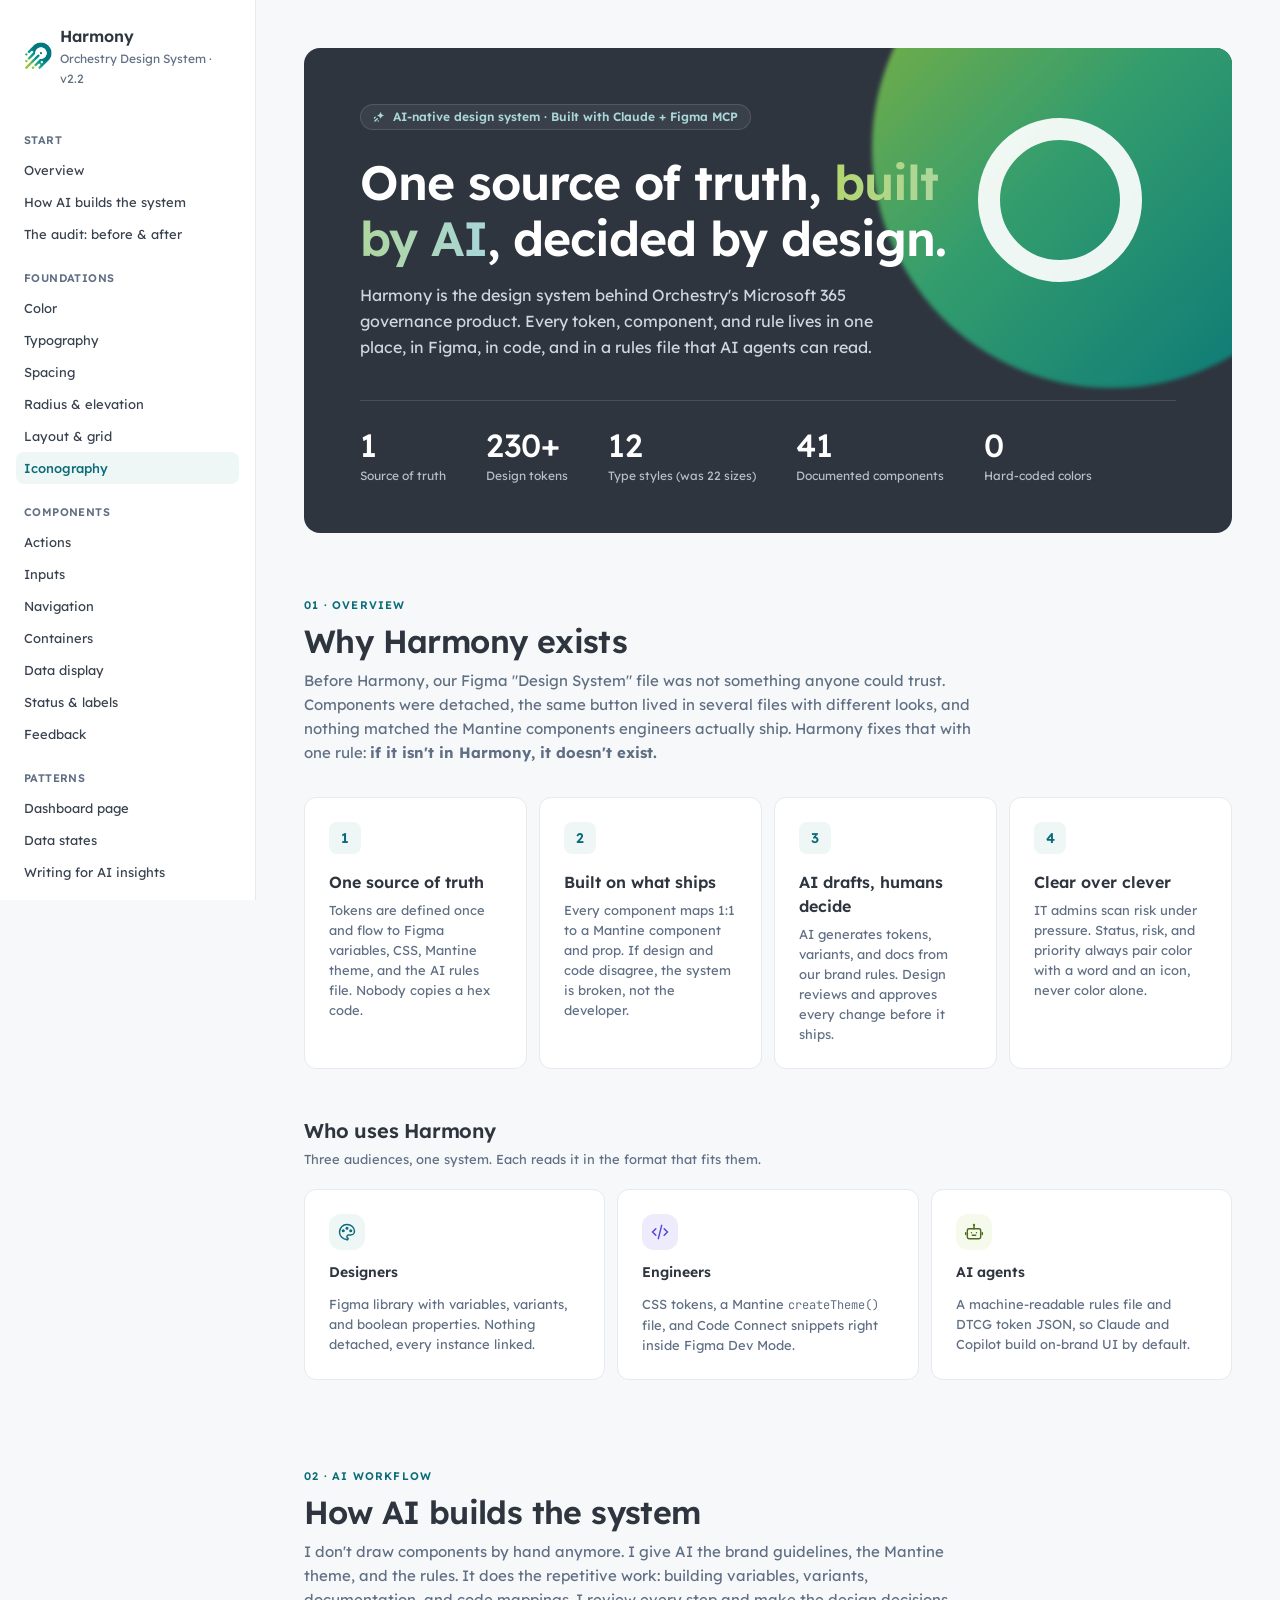
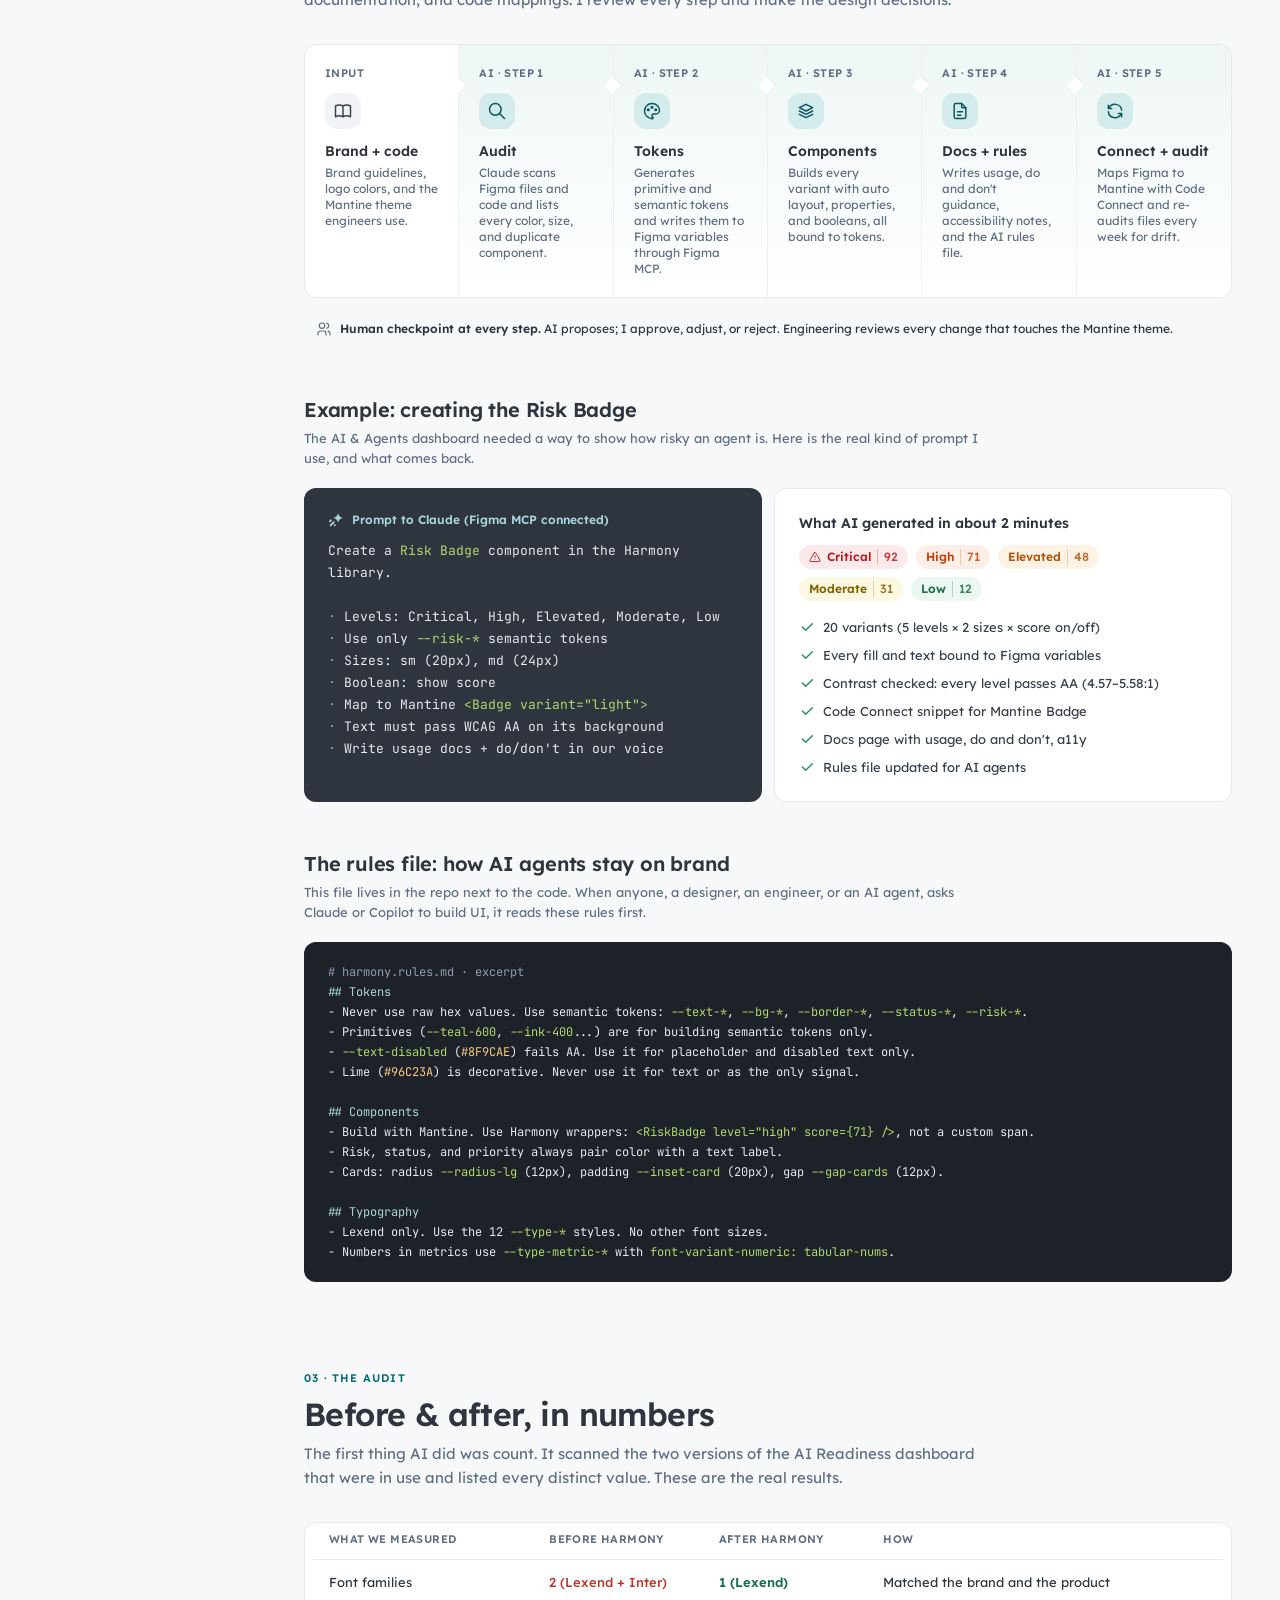
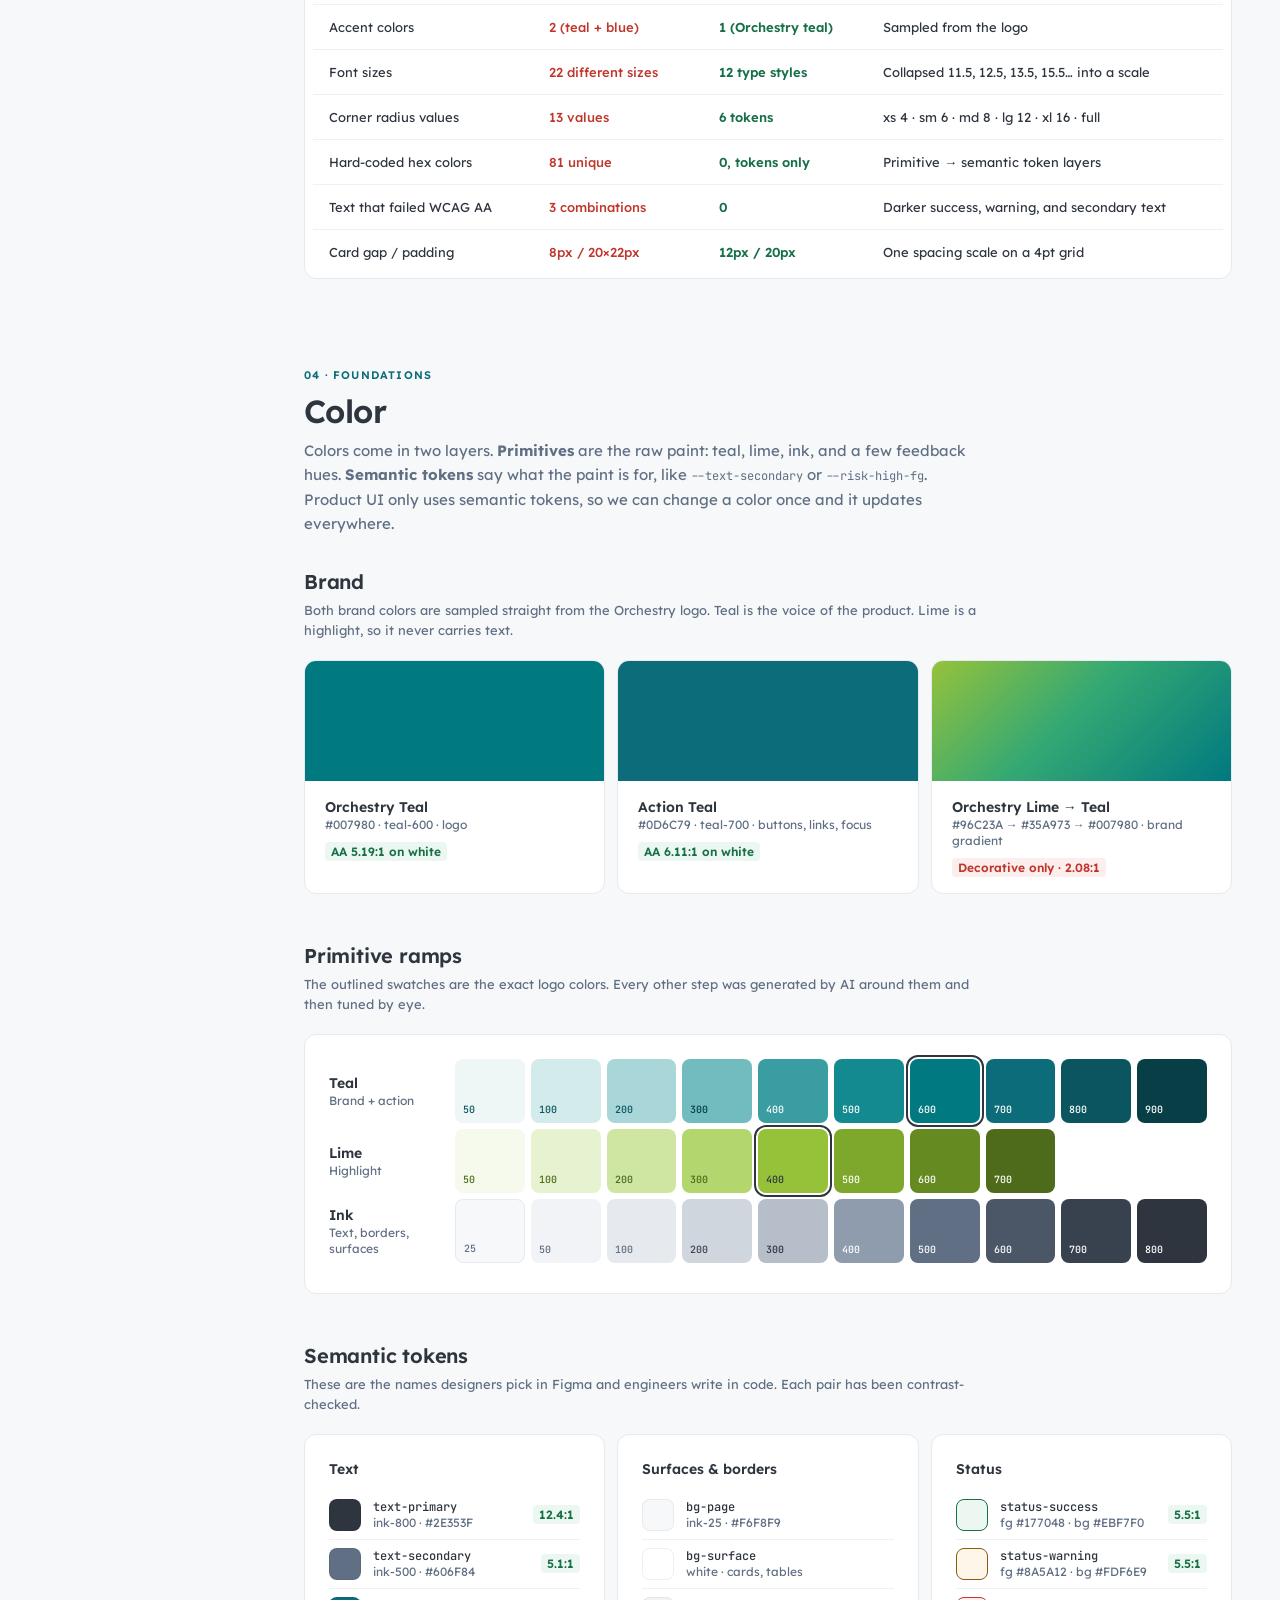
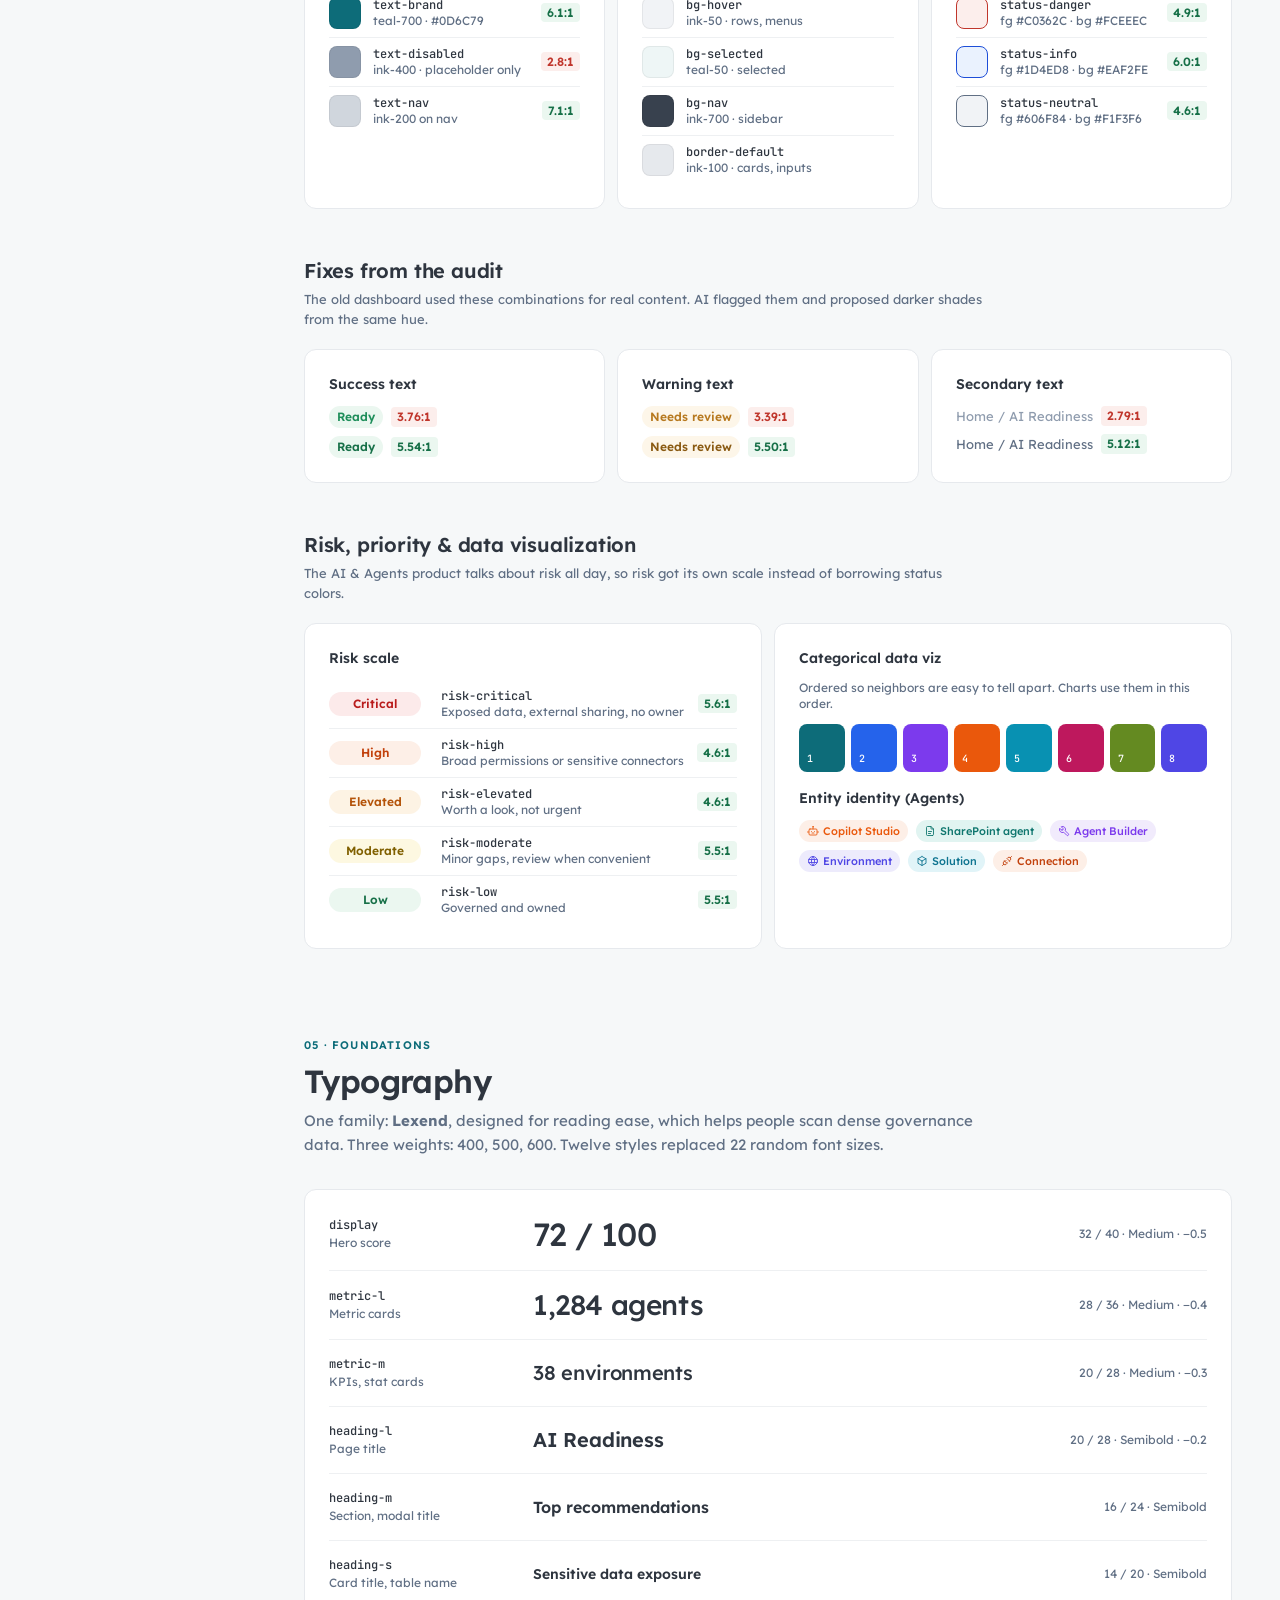
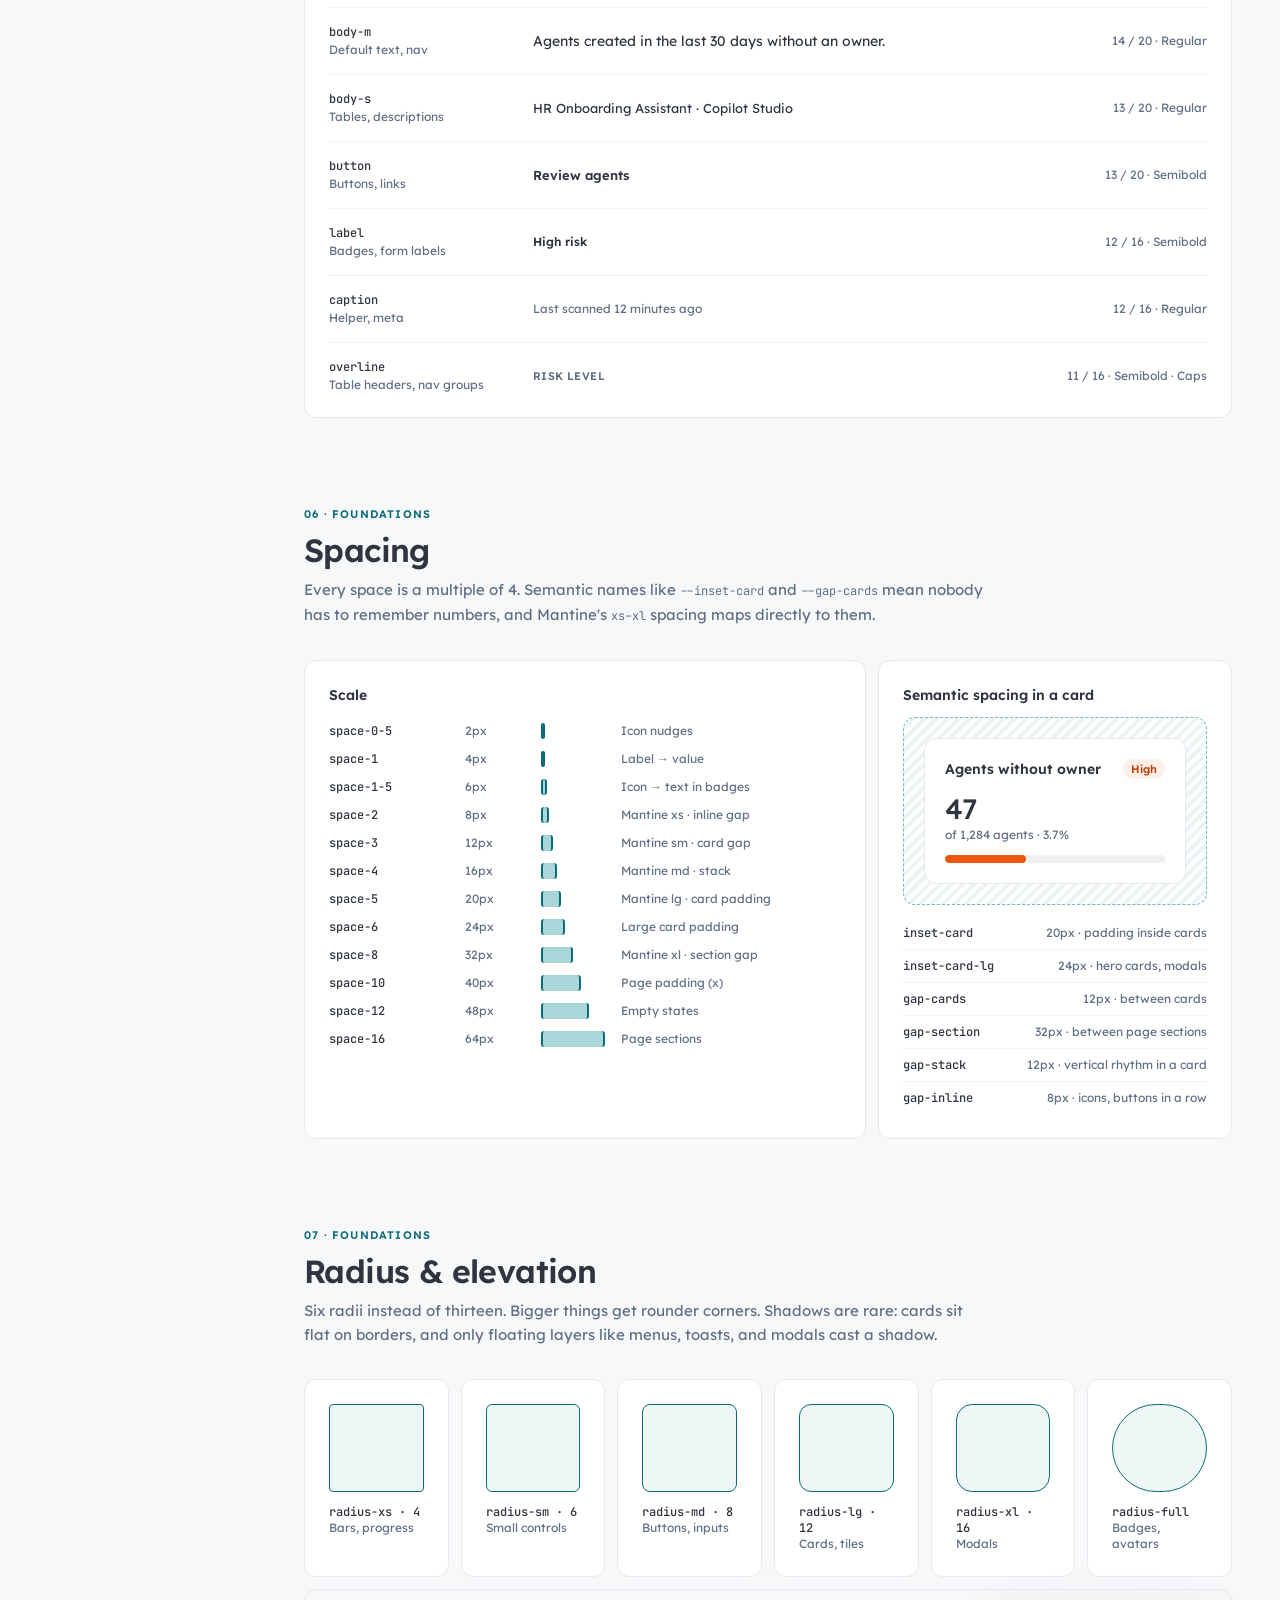
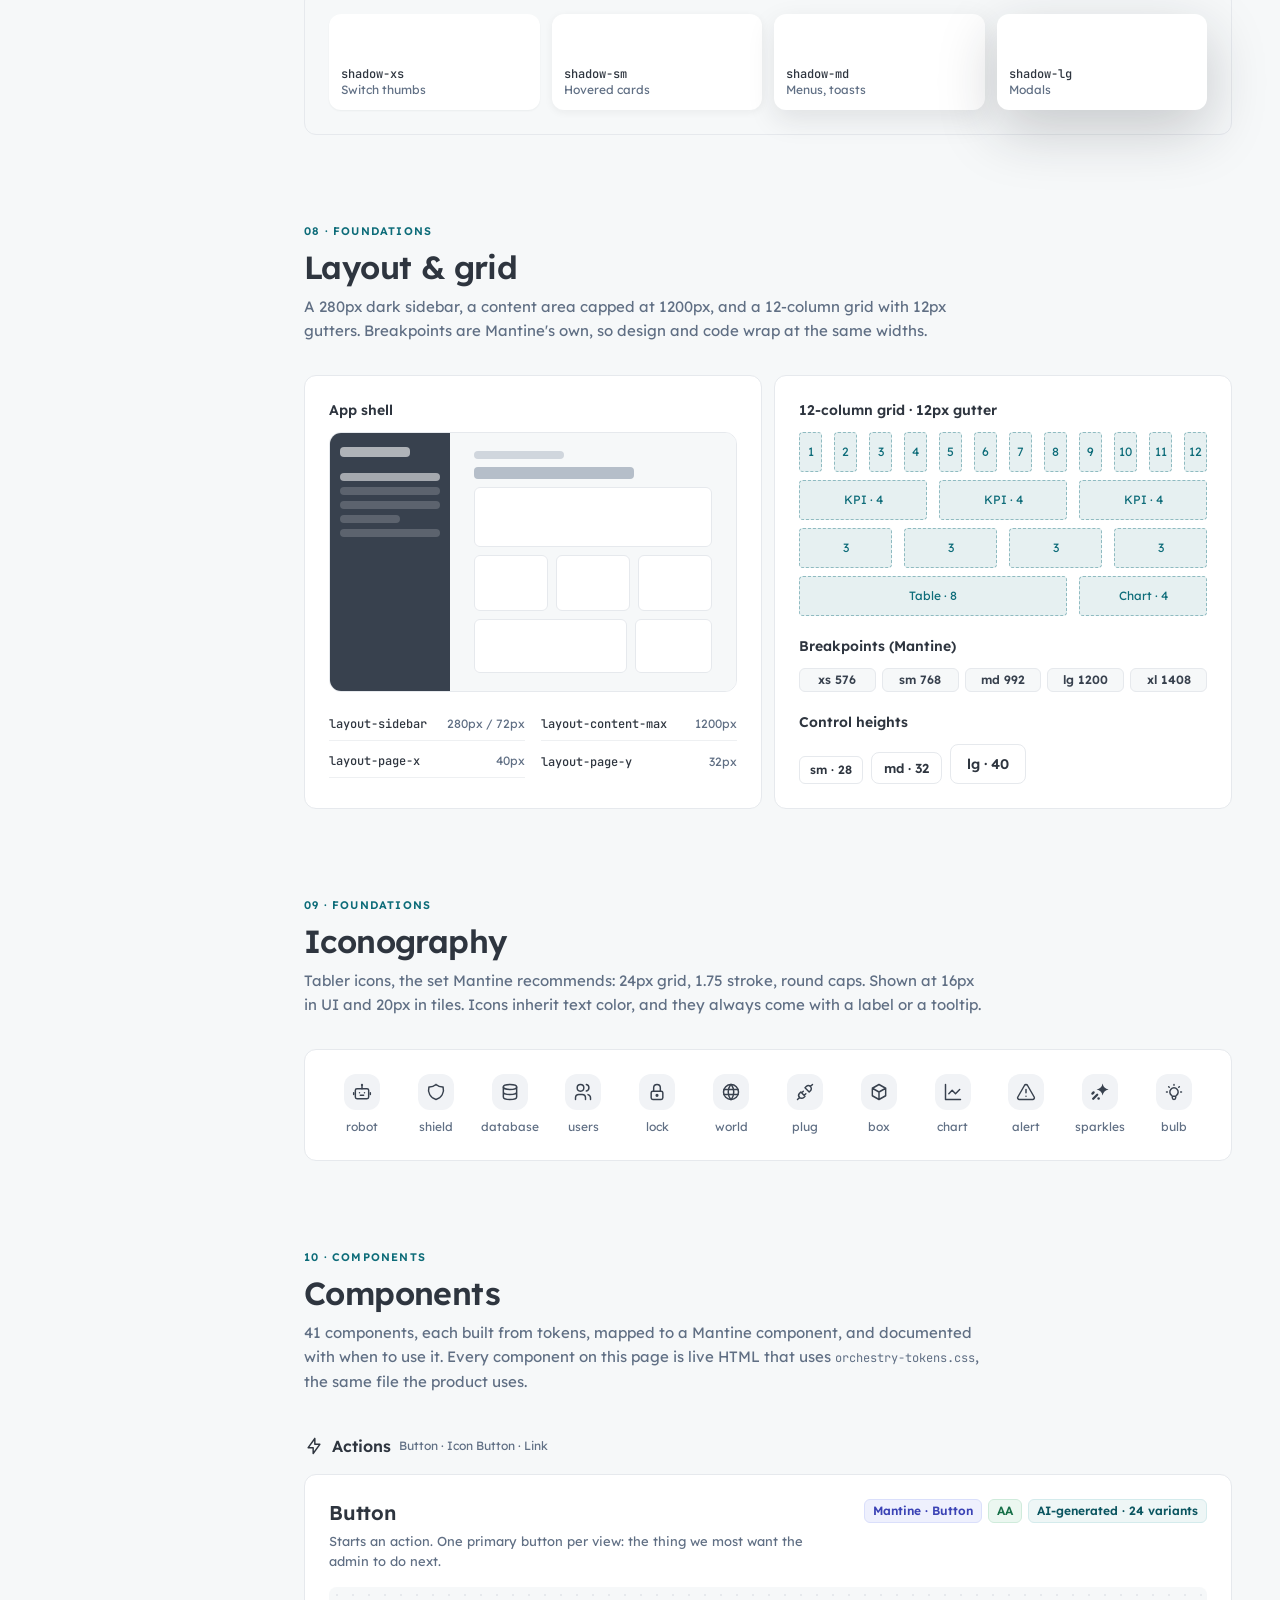
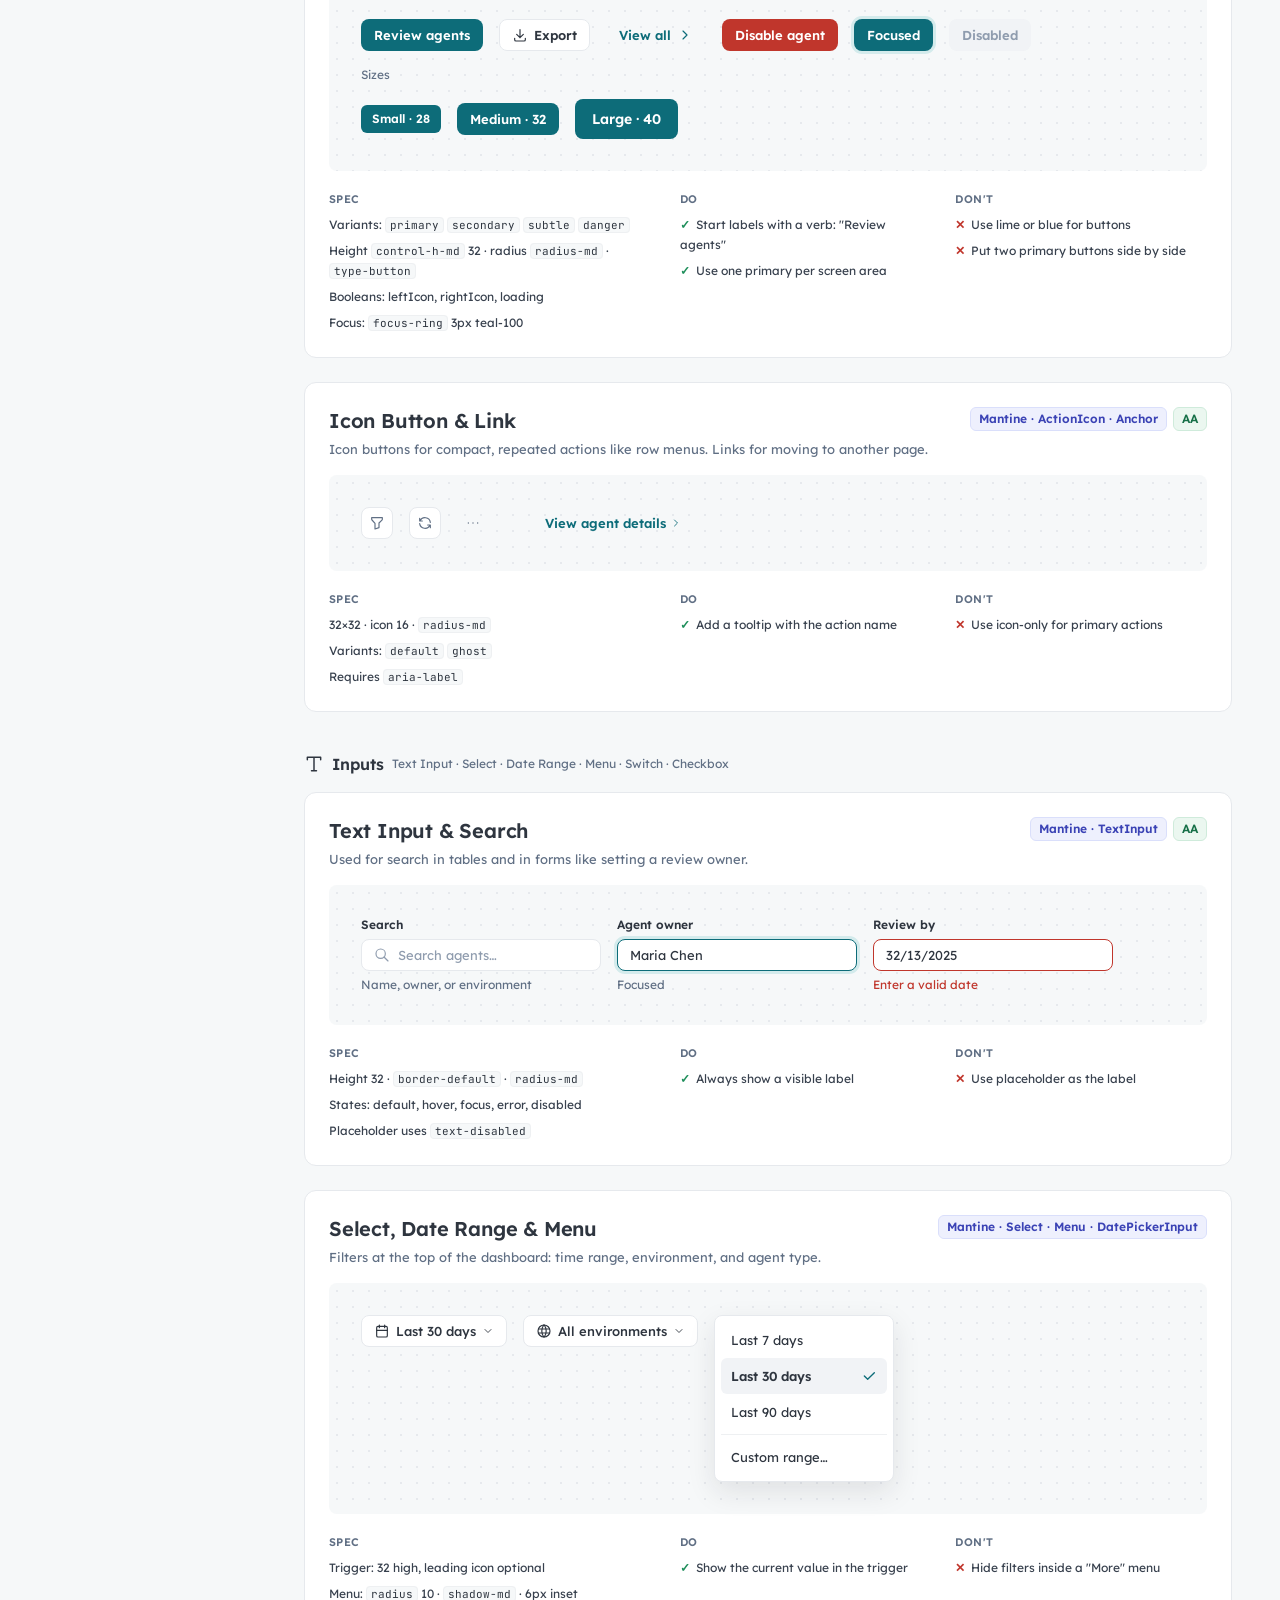
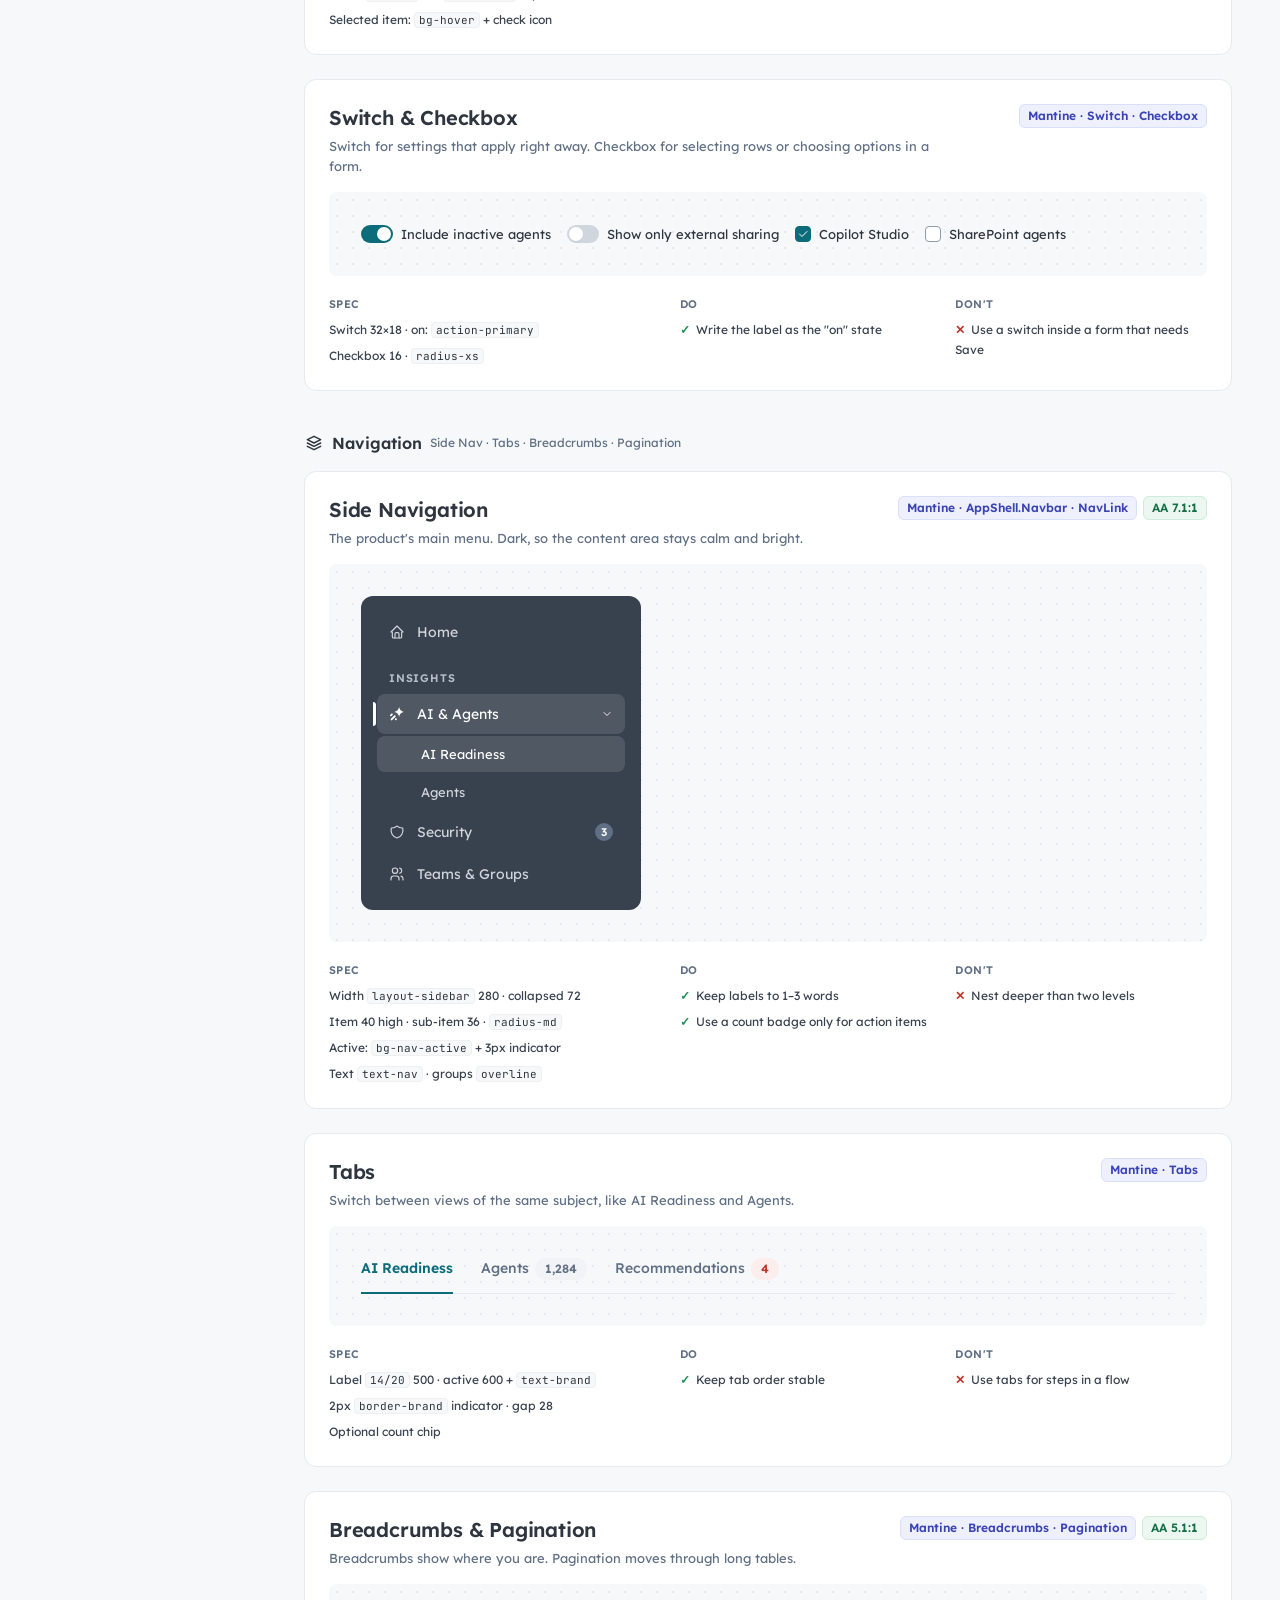
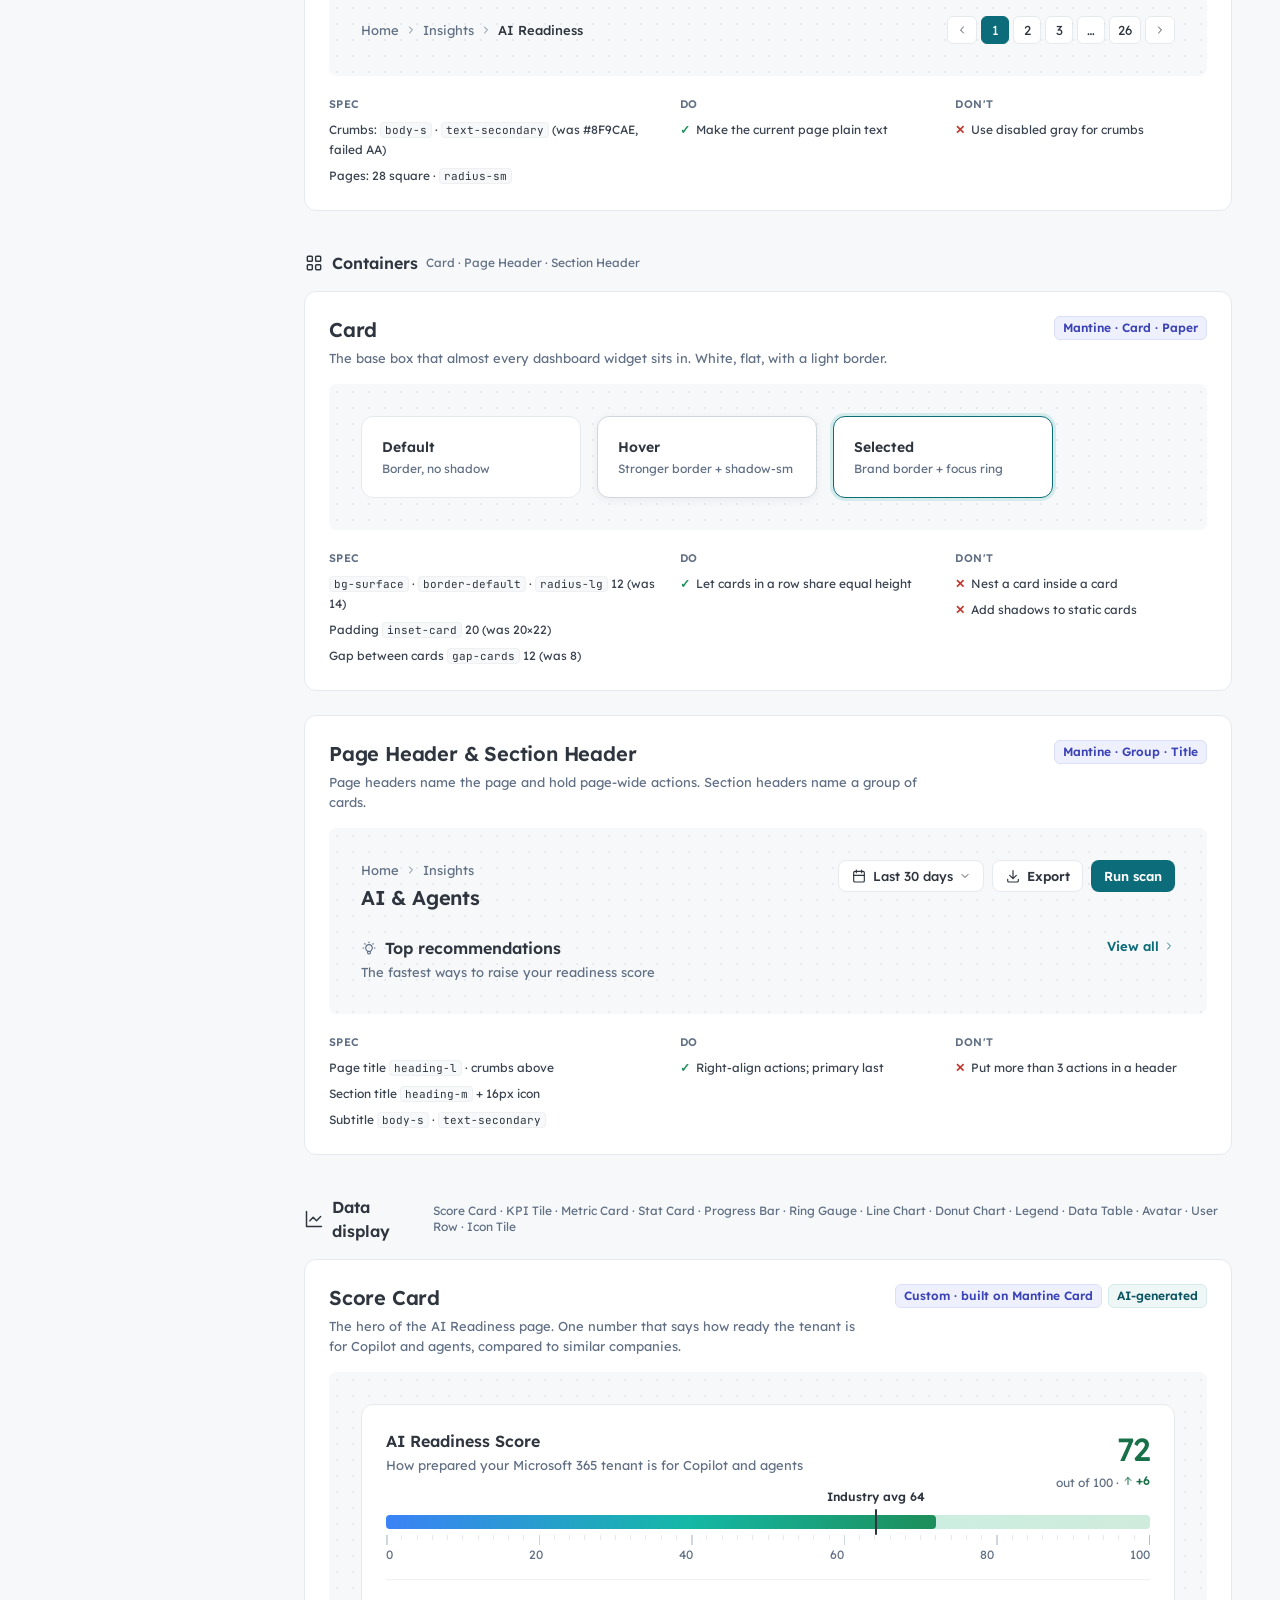
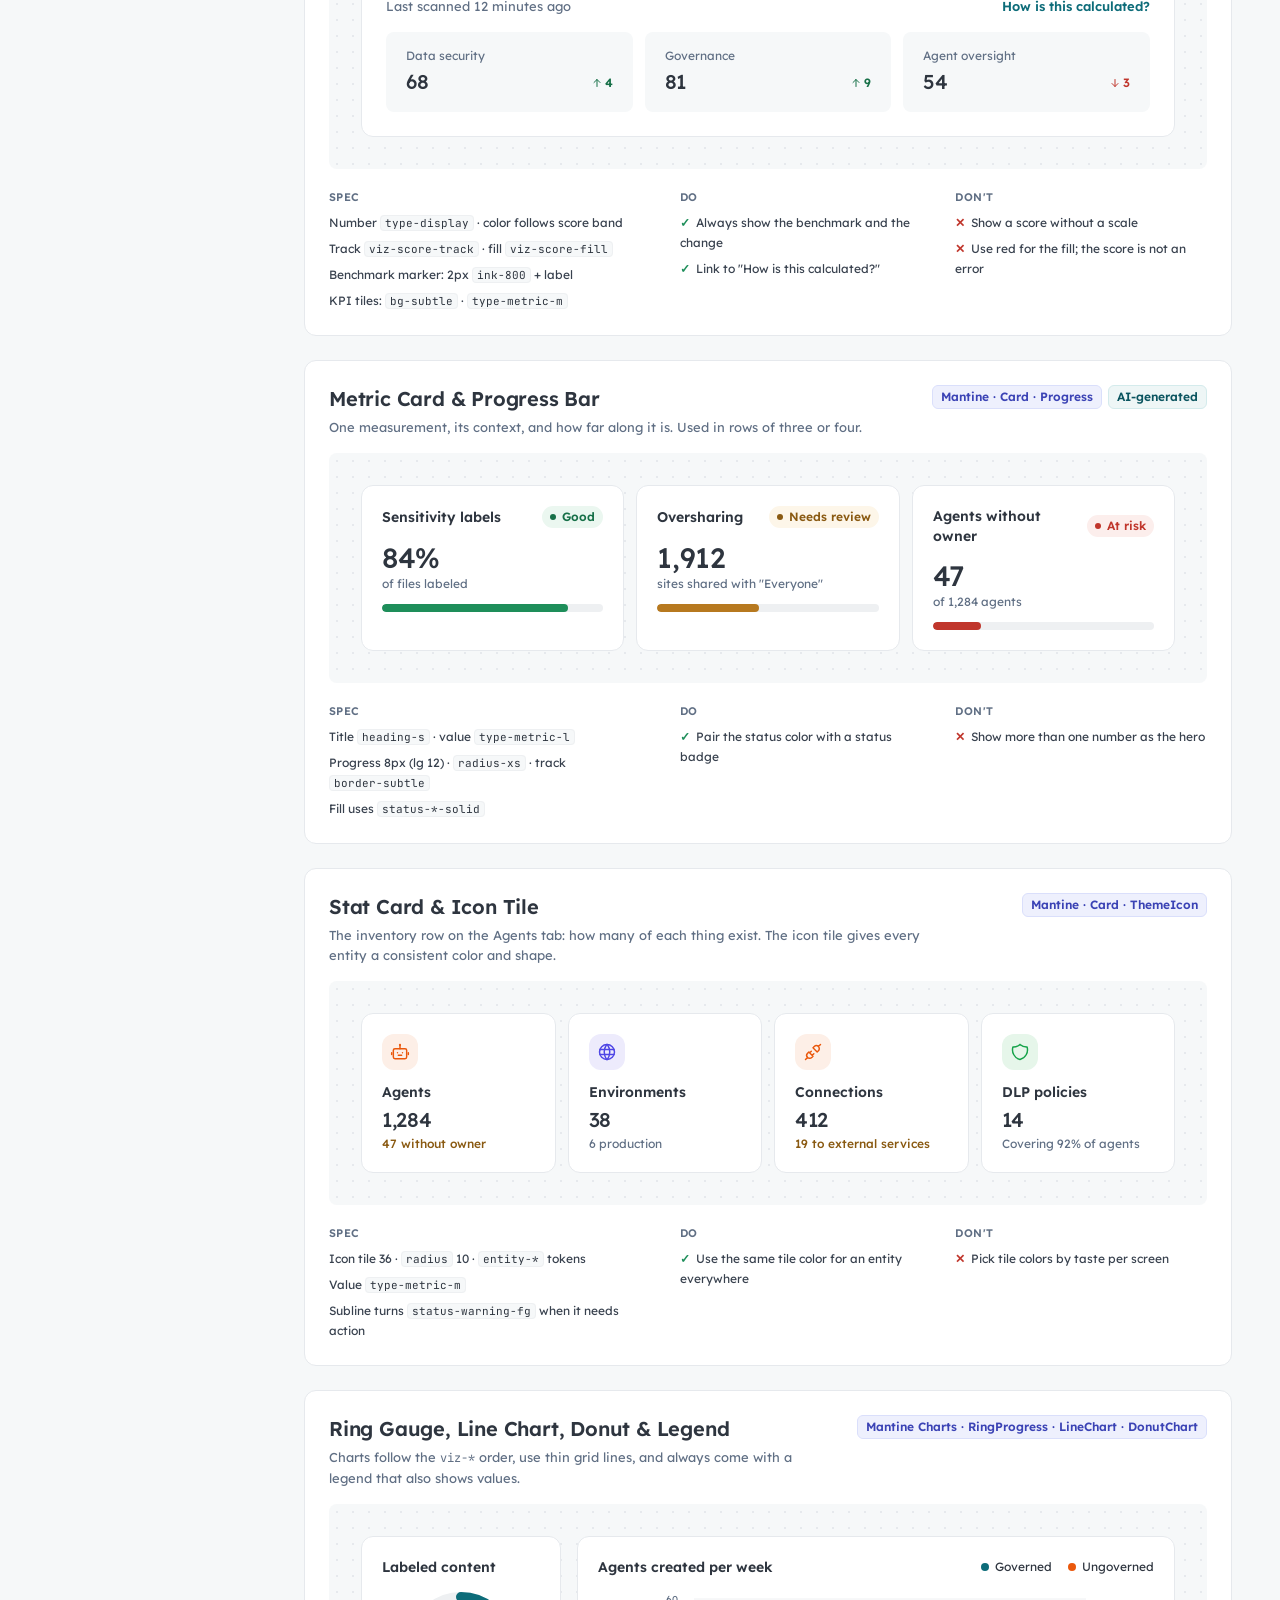
==== commit 5b70859a: "Shadcn-style shell: top nav, docs/blocks/charts, light & dark themes, Comet AI icon Co-authored-by: " ====
--- a/docs.html
+++ b/docs.html
@@ -183,7 +183,7 @@
     <symbol id="i-right" viewBox="0 0 24 24" fill="none" stroke="currentColor" stroke-width="1.75" stroke-linecap="round" stroke-linejoin="round"><path d="M9 6l6 6-6 6"/></symbol>
     <symbol id="i-up-arrow" viewBox="0 0 24 24" fill="none" stroke="currentColor" stroke-width="2" stroke-linecap="round" stroke-linejoin="round"><path d="M12 19V5M6 11l6-6 6 6"/></symbol>
     <symbol id="i-down-arrow" viewBox="0 0 24 24" fill="none" stroke="currentColor" stroke-width="2" stroke-linecap="round" stroke-linejoin="round"><path d="M12 5v14M18 13l-6 6-6-6"/></symbol>
-    <symbol id="i-sparkle" viewBox="0 0 24 24" fill="none" stroke="currentColor" stroke-width="1.75" stroke-linecap="round" stroke-linejoin="round"><path d="M16 18a2 2 0 012 2 2 2 0 012-2 2 2 0 01-2-2 2 2 0 01-2 2zM16 6a2 2 0 012 2 2 2 0 012-2 2 2 0 01-2-2 2 2 0 01-2 2zM9 18a6 6 0 016-6 6 6 0 01-6-6 6 6 0 01-6 6 6 6 0 016 6z"/></symbol>
+    <symbol id="i-sparkle" viewBox="0 0 20 20" fill="currentColor" stroke="none"><path d="M12.6 1.4Q13.5 6.5 18.6 7.4Q13.5 8.3 12.6 13.4Q11.7 8.3 6.6 7.4Q11.7 6.5 12.6 1.4Z"/><path d="M3.2 16.8L7.2 12.8M2.4 11.6L3.6 10.4" fill="none" stroke="currentColor" stroke-width="2.3" stroke-linecap="round"/><circle cx="8.6" cy="16.6" r="1.25"/></symbol>
     <symbol id="i-robot" viewBox="0 0 24 24" fill="none" stroke="currentColor" stroke-width="1.75" stroke-linecap="round" stroke-linejoin="round"><rect x="4" y="8" width="16" height="12" rx="2"/><path d="M12 4v4M9 13h.01M15 13h.01M10 16h4M2 13v2M22 13v2"/><circle cx="12" cy="3.5" r=".5"/></symbol>
     <symbol id="i-shield" viewBox="0 0 24 24" fill="none" stroke="currentColor" stroke-width="1.75" stroke-linecap="round" stroke-linejoin="round"><path d="M12 3a12 12 0 008.5 3A12 12 0 0112 21 12 12 0 013.5 6 12 12 0 0012 3"/></symbol>
     <symbol id="i-db" viewBox="0 0 24 24" fill="none" stroke="currentColor" stroke-width="1.75" stroke-linecap="round" stroke-linejoin="round"><ellipse cx="12" cy="6" rx="8" ry="3"/><path d="M4 6v6c0 1.7 3.6 3 8 3s8-1.3 8-3V6M4 12v6c0 1.7 3.6 3 8 3s8-1.3 8-3v-6"/></symbol>
--- a/orchestry-tokens.css
+++ b/orchestry-tokens.css
@@ -59,6 +59,11 @@
   --indigo-50: #EDEBFC;  --indigo-600: #4F46E5; --indigo-700: #4338CA;
   --mint-50:   #E1F4F1;  --mint-600: #0D9488;   --mint-700: #0F766E;
 
+}
+
+/* Semantic tokens also apply to [data-theme="light"] so a light area can sit inside a dark page. */
+:root, [data-theme="light"] {
+  color-scheme: light;
   /* ---------- 2. SEMANTIC: what designers and engineers actually use ---------- */
 
   /* Backgrounds */
@@ -76,6 +81,7 @@
 
   /* Text */
   --text-primary:   var(--ink-800);  /* 12.4:1 */
+  --text-body:      var(--ink-700);  /* long-form reading text */
   --text-secondary: var(--ink-500);  /* 5.1:1 */
   --text-disabled:  var(--ink-400);  /* Placeholder/disabled only, never content */
   --text-inverse:   var(--ink-0);
@@ -89,6 +95,7 @@
   --border-subtle:  var(--ink-150);
   --border-strong:  var(--ink-200);
   --border-brand:   var(--teal-700);
+  --border-brand-subtle: var(--teal-100);
   --border-nav:     rgba(255,255,255,0.08);
 
   /* Actions */
@@ -225,3 +232,72 @@
   --z-modal: 90;
   --z-toast: 100;
 }
+
+/* ---------- 10. DARK THEME: same semantic names, new values ----------
+   Components never change. Set <html data-theme="dark"> and every
+   semantic token below swaps; primitives stay the same. */
+[data-theme="dark"] {
+  color-scheme: dark;
+  --bg-page:      #111519;
+  --bg-surface:   #181D23;
+  --bg-subtle:    #14191E;
+  --bg-hover:     rgba(255,255,255,0.06);
+  --bg-pressed:   rgba(255,255,255,0.10);
+  --bg-selected:  rgba(58,157,162,0.16);
+  --bg-inverse:   #2A313A;
+  --bg-nav:       #14191E;
+  --bg-overlay:   rgba(0,0,0,0.6);
+
+  --text-primary:   #E8ECF0;  /* 14.6:1 on surface */
+  --text-body:      #C3CBD4;
+  --text-secondary: var(--ink-400);  /* 6.0:1 */
+  --text-disabled:  var(--ink-500);
+  --text-inverse:   var(--ink-0);
+  --text-brand:     var(--teal-300);  /* 7.4:1 */
+  --text-nav:       var(--ink-200);
+
+  --border-default: rgba(255,255,255,0.09);
+  --border-subtle:  rgba(255,255,255,0.06);
+  --border-strong:  rgba(255,255,255,0.16);
+  --border-brand:   var(--teal-400);
+  --border-brand-subtle: rgba(58,157,162,0.32);
+
+  --action-primary:        var(--teal-600);
+  --action-primary-hover:  var(--teal-500);
+  --action-primary-subtle: rgba(58,157,162,0.16);
+  --action-danger:         var(--red-500);
+  --focus-ring:            0 0 0 3px rgba(58,157,162,0.45);
+
+  --status-success-fg: #5CCB94;  --status-success-bg: rgba(47,163,107,0.14);  --status-success-solid: var(--green-500);
+  --status-warning-fg: #E8B04B;  --status-warning-bg: rgba(217,149,31,0.14);  --status-warning-solid: var(--amber-500);
+  --status-danger-fg:  #F2837A;  --status-danger-bg:  rgba(220,74,63,0.15);   --status-danger-solid:  var(--red-500);
+  --status-info-fg:    #82B1FA;  --status-info-bg:    rgba(59,130,246,0.15);  --status-info-solid:    var(--blue-500);
+  --status-neutral-fg: var(--ink-300); --status-neutral-bg: rgba(255,255,255,0.06); --status-neutral-solid: var(--ink-500);
+
+  --risk-critical-fg: #F2837A;  --risk-critical-bg: rgba(220,74,63,0.15);  --risk-critical-solid: var(--red-500);
+  --risk-high-fg:     #F59E66;  --risk-high-bg:     rgba(234,88,12,0.15);  --risk-high-solid: var(--orange-500);
+  --risk-elevated-fg: #EDB25A;  --risk-elevated-bg: rgba(217,149,31,0.14); --risk-elevated-solid: var(--amber-500);
+  --risk-moderate-fg: #E6C74A;  --risk-moderate-bg: rgba(234,179,8,0.13);  --risk-moderate-solid: var(--yellow-500);
+  --risk-low-fg:      #5CCB94;  --risk-low-bg:      rgba(47,163,107,0.14); --risk-low-solid: var(--green-500);
+
+  --priority-urgent: #F2837A;  --priority-important: #E8B04B;  --priority-standard: var(--ink-400);
+
+  --viz-1: var(--teal-400);  --viz-2: var(--blue-500);  --viz-3: var(--violet-500);  --viz-7: var(--lime-500);
+  --viz-grid: rgba(255,255,255,0.07);
+  --viz-axis: var(--ink-400);
+  --viz-score-track: linear-gradient(90deg, rgba(59,130,246,0.22) 0%, rgba(20,184,166,0.22) 45%, rgba(47,163,107,0.24) 100%);
+
+  --agent-studio-fg: #F59E66;      --agent-studio-bg: rgba(234,88,12,0.15);
+  --agent-sharepoint-fg: #3CCFBE;  --agent-sharepoint-bg: rgba(13,148,136,0.18);
+  --agent-builder-fg: #A98BFA;     --agent-builder-bg: rgba(139,92,246,0.18);
+  --entity-environment-fg: #8E8BF6; --entity-environment-bg: rgba(79,70,229,0.2);
+  --entity-dlp-fg: #4ADE80;        --entity-dlp-bg: rgba(22,163,74,0.15);
+  --entity-connection-fg: #F59E66; --entity-connection-bg: rgba(234,88,12,0.15);
+  --entity-solution-fg: #3CC3E3;   --entity-solution-bg: rgba(8,145,178,0.18);
+  --entity-neutral-fg: var(--ink-200); --entity-neutral-bg: rgba(255,255,255,0.07);
+
+  --shadow-xs: 0 1px 2px rgba(0,0,0,0.3);
+  --shadow-sm: 0 2px 8px rgba(0,0,0,0.35);
+  --shadow-md: 0 10px 28px rgba(0,0,0,0.45);
+  --shadow-lg: 0 20px 60px rgba(0,0,0,0.6);
+}
--- a/harmony-components.css
+++ b/harmony-components.css
@@ -6,7 +6,7 @@
 .h-btn { display: inline-flex; align-items: center; justify-content: center; gap: 6px; height: var(--control-h-md); padding: 0 var(--space-3); border-radius: var(--radius-md); font: var(--type-button); border: 1px solid transparent; cursor: pointer; white-space: nowrap; transition: background var(--duration-fast) var(--ease-standard); }
 .h-btn.primary { background: var(--action-primary); color: var(--text-on-brand); }
 .h-btn.primary:hover { background: var(--action-primary-hover); }
-.h-btn.secondary { background: var(--bg-surface); color: var(--ink-700); border-color: var(--border-default); }
+.h-btn.secondary { background: var(--bg-surface); color: var(--text-primary); border-color: var(--border-default); }
 .h-btn.secondary:hover { background: var(--bg-hover); }
 .h-btn.subtle { background: transparent; color: var(--text-brand); }
 .h-btn.subtle:hover { background: var(--action-primary-subtle); }
@@ -25,22 +25,22 @@
 .h-input.focus { border-color: var(--border-brand); box-shadow: var(--focus-ring); color: var(--text-primary); }
 .h-input.error { border-color: var(--status-danger-solid); }
 .h-field { display: flex; flex-direction: column; gap: 6px; }
-.h-field label { font: var(--type-label); color: var(--ink-700); }
+.h-field label { font: var(--type-label); color: var(--text-primary); }
 .h-field small { font: var(--type-caption); color: var(--text-secondary); }
 .h-field small.err { color: var(--status-danger-fg); }
-.h-select { display: inline-flex; align-items: center; gap: 6px; height: var(--control-h-md); padding: 0 var(--space-3); border: 1px solid var(--border-default); border-radius: var(--radius-md); background: var(--bg-surface); font: 500 13px/20px var(--font-sans); color: var(--ink-700); }
+.h-select { display: inline-flex; align-items: center; gap: 6px; height: var(--control-h-md); padding: 0 var(--space-3); border: 1px solid var(--border-default); border-radius: var(--radius-md); background: var(--bg-surface); font: 500 13px/20px var(--font-sans); color: var(--text-primary); }
 .h-menu { background: var(--bg-surface); border: 1px solid var(--border-default); border-radius: var(--radius-md); box-shadow: var(--shadow-md); padding: 6px; min-width: 180px; }
-.h-menu div { padding: var(--space-2) 10px; border-radius: var(--radius-sm); font: var(--type-body-s); color: var(--ink-700); display: flex; justify-content: space-between; align-items: center; }
+.h-menu div { padding: var(--space-2) 10px; border-radius: var(--radius-sm); font: var(--type-body-s); color: var(--text-primary); display: flex; justify-content: space-between; align-items: center; }
 .h-menu div.on { background: var(--bg-hover); color: var(--text-primary); font-weight: 600; }
 .h-menu div.on svg { color: var(--text-brand); }
 .h-menu hr { border: none; border-top: 1px solid var(--border-subtle); margin: 4px 0; }
-.h-switch { width: 32px; height: 18px; border-radius: var(--radius-full); background: var(--ink-200); position: relative; }
+.h-switch { width: 32px; height: 18px; border-radius: var(--radius-full); background: var(--border-strong); position: relative; }
 .h-switch::after { content: ''; position: absolute; top: 2px; left: 2px; width: 14px; height: 14px; border-radius: 50%; background: #fff; box-shadow: var(--shadow-xs); }
 .h-switch.on { background: var(--action-primary); }
 .h-switch.on::after { left: 16px; }
-.h-check { width: 16px; height: 16px; border-radius: var(--radius-xs); border: 1.5px solid var(--ink-300); background: #fff; display: inline-flex; align-items: center; justify-content: center; }
+.h-check { width: 16px; height: 16px; border-radius: var(--radius-xs); border: 1.5px solid var(--text-disabled); background: var(--bg-surface); display: inline-flex; align-items: center; justify-content: center; }
 .h-check.on { background: var(--action-primary); border-color: var(--action-primary); color: #fff; }
-.h-inline { display: inline-flex; align-items: center; gap: var(--space-2); font: var(--type-body-s); color: var(--ink-700); }
+.h-inline { display: inline-flex; align-items: center; gap: var(--space-2); font: var(--type-body-s); color: var(--text-primary); }
 
 /* Navigation */
 .h-tabs { display: flex; gap: 28px; border-bottom: 1px solid var(--border-default); width: 100%; }
@@ -58,9 +58,9 @@
 .h-nav-sub.on { background: var(--bg-nav-active); color: #fff; }
 .h-nav-badge { min-width: 18px; height: 18px; padding: 0 5px; border-radius: var(--radius-full); background: var(--ink-500); color: #fff; font: 600 11px/18px var(--font-sans); text-align: center; }
 .h-crumbs { display: flex; align-items: center; gap: 6px; font: var(--type-body-s); color: var(--text-secondary); }
-.h-crumbs b { color: var(--ink-700); font-weight: 500; }
+.h-crumbs b { color: var(--text-primary); font-weight: 500; }
 .h-pages { display: flex; gap: 4px; }
-.h-page { min-width: var(--control-h-sm); height: var(--control-h-sm); padding: 0 8px; display: flex; align-items: center; justify-content: center; border: 1px solid var(--border-default); border-radius: var(--radius-sm); font: var(--type-body-s); color: var(--ink-700); background: var(--bg-surface); }
+.h-page { min-width: var(--control-h-sm); height: var(--control-h-sm); padding: 0 8px; display: flex; align-items: center; justify-content: center; border: 1px solid var(--border-default); border-radius: var(--radius-sm); font: var(--type-body-s); color: var(--text-primary); background: var(--bg-surface); }
 .h-page.on { background: var(--action-primary); border-color: var(--action-primary); color: #fff; }
 
 /* Containers */
@@ -82,9 +82,9 @@
 .h-score-of { font: var(--type-caption); color: var(--text-secondary); text-align: right; margin-top: 4px; }
 .h-score-track { height: 14px; border-radius: var(--radius-xs); background: var(--viz-score-track); position: relative; margin-top: var(--space-6); }
 .h-score-fill { position: absolute; inset: 0 auto 0 0; border-radius: var(--radius-xs); background: var(--viz-score-fill); }
-.h-score-bench { position: absolute; top: -6px; bottom: -6px; width: 2px; background: var(--ink-800); border-radius: 1px; }
-.h-score-bench span { position: absolute; top: -20px; left: 50%; transform: translateX(-50%); font: var(--type-label); white-space: nowrap; color: var(--ink-800); }
-.h-ruler { height: 10px; margin-top: 6px; background-image: repeating-linear-gradient(90deg, var(--ink-300) 0, var(--ink-300) 1.5px, transparent 1.5px, transparent 20%), repeating-linear-gradient(90deg, var(--border-default) 0, var(--border-default) 1px, transparent 1px, transparent 2%); background-size: 100% 10px, 100% 5px; background-repeat: no-repeat; border-right: 1.5px solid var(--ink-300); }
+.h-score-bench { position: absolute; top: -6px; bottom: -6px; width: 2px; background: var(--text-primary); border-radius: 1px; }
+.h-score-bench span { position: absolute; top: -20px; left: 50%; transform: translateX(-50%); font: var(--type-label); white-space: nowrap; color: var(--text-primary); }
+.h-ruler { height: 10px; margin-top: 6px; background-image: repeating-linear-gradient(90deg, var(--border-strong) 0, var(--border-strong) 1.5px, transparent 1.5px, transparent 20%), repeating-linear-gradient(90deg, var(--border-default) 0, var(--border-default) 1px, transparent 1px, transparent 2%); background-size: 100% 10px, 100% 5px; background-repeat: no-repeat; border-right: 1.5px solid var(--ink-300); }
 .h-ruler-n { display: flex; justify-content: space-between; font: var(--type-caption); color: var(--text-secondary); margin-top: 2px; }
 .h-score-meta { display: flex; justify-content: space-between; border-top: 1px solid var(--border-subtle); margin-top: var(--space-4); padding-top: var(--space-4); font: var(--type-body-s); color: var(--text-secondary); }
 .h-kpi { flex: 1; background: var(--bg-subtle); border-radius: var(--radius-md); padding: var(--space-4) var(--space-5); }
@@ -100,7 +100,7 @@
 .h-progress { height: 8px; border-radius: var(--radius-xs); background: var(--border-subtle); overflow: hidden; }
 .h-progress i { display: block; height: 100%; border-radius: var(--radius-xs); }
 .h-progress.lg { height: 12px; }
-.h-note { display: flex; gap: var(--space-2); background: var(--bg-subtle); border-radius: var(--radius-md); padding: 10px var(--space-3); font: var(--type-caption); line-height: 18px; color: var(--ink-700); }
+.h-note { display: flex; gap: var(--space-2); background: var(--bg-subtle); border-radius: var(--radius-md); padding: 10px var(--space-3); font: var(--type-caption); line-height: 18px; color: var(--text-primary); }
 .h-note svg { color: var(--text-secondary); margin-top: 1px; }
 .h-note.info { background: var(--status-info-bg); color: var(--status-info-fg); } .h-note.info svg { color: var(--status-info-fg); }
 .h-note.warning { background: var(--status-warning-bg); color: var(--status-warning-fg); } .h-note.warning svg { color: var(--status-warning-fg); }
@@ -109,15 +109,15 @@
 .h-note b { font-weight: 600; }
 .h-tile { width: 36px; height: 36px; border-radius: var(--radius-lg); display: flex; align-items: center; justify-content: center; flex-shrink: 0; }
 .h-tile.sm { width: 28px; height: 28px; border-radius: var(--radius-md); }
-.h-stat-t { font: var(--type-heading-s); color: var(--ink-700); margin-top: var(--space-3); }
+.h-stat-t { font: var(--type-heading-s); color: var(--text-primary); margin-top: var(--space-3); }
 .h-stat-n { font: var(--type-metric-m); letter-spacing: var(--track-metric-m); margin-top: var(--space-1); }
 .h-stat-s { font: var(--type-caption); color: var(--text-secondary); margin-top: 2px; }
 .h-stat-s.warn { color: var(--status-warning-fg); font-weight: 500; }
-.h-legend { display: flex; flex-wrap: wrap; gap: var(--space-4); font: var(--type-caption); color: var(--ink-700); }
+.h-legend { display: flex; flex-wrap: wrap; gap: var(--space-4); font: var(--type-caption); color: var(--text-primary); }
 .h-legend span { display: inline-flex; align-items: center; gap: 6px; }
 .h-dot { width: 8px; height: 8px; border-radius: 50%; display: inline-block; flex-shrink: 0; }
 .h-legend-list { display: flex; flex-direction: column; gap: 10px; width: 100%; }
-.h-legend-list div { display: flex; align-items: center; gap: var(--space-2); font: var(--type-body-s); color: var(--ink-700); }
+.h-legend-list div { display: flex; align-items: center; gap: var(--space-2); font: var(--type-body-s); color: var(--text-primary); }
 .h-legend-list .grow { flex: 1; }
 .h-legend-list b { font-weight: 500; color: var(--text-primary); }
 .h-table { width: 100%; border-collapse: collapse; background: var(--bg-surface); }
@@ -146,7 +146,7 @@
 .h-badge.danger { color: var(--status-danger-fg); background: var(--status-danger-bg); }
 .h-badge.info { color: var(--status-info-fg); background: var(--status-info-bg); }
 .h-badge.neutral { color: var(--status-neutral-fg); background: var(--bg-hover); }
-.h-badge.brand { color: var(--teal-800); background: var(--teal-50); }
+.h-badge.brand { color: var(--text-brand); background: var(--action-primary-subtle); }
 .h-risk { display: inline-flex; align-items: center; gap: 6px; height: 24px; padding: 0 10px; border-radius: var(--radius-full); font: var(--type-label); white-space: nowrap; }
 .h-risk.critical { color: var(--risk-critical-fg); background: var(--risk-critical-bg); }
 .h-risk.high { color: var(--risk-high-fg); background: var(--risk-high-bg); }
@@ -158,7 +158,7 @@
 .h-pri { display: inline-flex; align-items: center; gap: 6px; font: 500 13px/20px var(--font-sans); }
 .h-pri .h-dot { width: 7px; height: 7px; background: currentColor; }
 .h-pri.urgent { color: var(--priority-urgent); } .h-pri.important { color: var(--priority-important); } .h-pri.standard { color: var(--priority-standard); }
-.h-tag { display: inline-flex; align-items: center; gap: 4px; height: 22px; padding: 0 var(--space-2); border-radius: var(--radius-full); background: var(--bg-hover); color: var(--ink-600); font: 500 11px/16px var(--font-sans); white-space: nowrap; }
+.h-tag { display: inline-flex; align-items: center; gap: 4px; height: 22px; padding: 0 var(--space-2); border-radius: var(--radius-full); background: var(--bg-hover); color: var(--text-secondary); font: 500 11px/16px var(--font-sans); white-space: nowrap; }
 .h-tag svg { color: var(--text-secondary); }
 .h-count { display: inline-flex; align-items: center; height: 22px; padding: 0 10px; border-radius: var(--radius-full); font: var(--type-label); }
 .h-count.urgent { color: var(--status-danger-fg); background: var(--status-danger-bg); }
@@ -184,6 +184,28 @@
 .h-empty b { font: var(--type-heading-m); display: block; margin-bottom: 4px; }
 .h-empty p { font: var(--type-body-s); color: var(--text-secondary); max-width: 360px; margin: 0 auto var(--space-5); }
 .h-partial { position: relative; }
-.h-hatch { height: 72px; border-radius: var(--radius-md); background: repeating-linear-gradient(-45deg, var(--ink-25), var(--ink-25) 6px, var(--ink-50) 6px, var(--ink-50) 12px); border: 1px dashed var(--border-strong); display: flex; align-items: center; justify-content: center; font: var(--type-caption); color: var(--text-secondary); }
-.h-skel { border-radius: var(--radius-xs); background: linear-gradient(90deg, var(--ink-50) 0%, var(--ink-100) 50%, var(--ink-50) 100%); background-size: 200% 100%; animation: shimmer 1.4s infinite linear; }
+.h-hatch { height: 72px; border-radius: var(--radius-md); background: repeating-linear-gradient(-45deg, var(--bg-subtle), var(--bg-subtle) 6px, var(--bg-hover) 6px, var(--bg-hover) 12px); border: 1px dashed var(--border-strong); display: flex; align-items: center; justify-content: center; font: var(--type-caption); color: var(--text-secondary); }
+.h-skel { border-radius: var(--radius-xs); background: linear-gradient(90deg, var(--bg-hover) 0%, var(--bg-pressed) 50%, var(--bg-hover) 100%); background-size: 200% 100%; animation: shimmer 1.4s infinite linear; }
 @keyframes shimmer { from { background-position: 100% 0; } to { background-position: -100% 0; } }
+
+/* ---------- AI mark: Comet (Orchestry's AI identity) ----------
+   A four-point star with a staggered trail. Solid = currentColor,
+   .grad = logo gradient (needs #orcG in the page sprite). */
+.comet { overflow: visible; }
+.comet path, .comet circle { fill: currentColor; }
+.comet .s { fill: none; stroke: currentColor; stroke-width: 2.3; stroke-linecap: round; }
+.comet.grad path, .comet.grad circle { fill: url(#orcG); }
+.comet.grad .s { fill: none; stroke: url(#orcG); }
+.comet .mk-star, .comet .mk-trail > * { transform-box: fill-box; transform-origin: center; }
+@keyframes mkStreak { 0% { transform: translate(0, 0); opacity: 1; } 38% { transform: translate(-2.2px, 2.2px); opacity: 0; } 39% { transform: translate(1.4px, -1.4px); opacity: 0; } 70%, 100% { transform: translate(0, 0); opacity: 1; } }
+@keyframes mkStar { 0%, 100% { transform: scale(1) rotate(0); } 45% { transform: scale(1.14) rotate(15deg); } }
+.ai-hover:hover .comet .mk-trail > *, .comet.go .mk-trail > * { animation: mkStreak 1.2s cubic-bezier(.4, 0, .2, 1) infinite; }
+.comet.go .mk-star { animation: mkStar 1.2s cubic-bezier(.4, 0, .2, 1) infinite; }
+.comet .mk-trail > :nth-child(2) { animation-delay: .14s !important; }
+.comet .mk-trail > :nth-child(3) { animation-delay: .28s !important; }
+.h-ai-mark { width: 36px; height: 36px; border-radius: 10px; display: inline-flex; align-items: center; justify-content: center; color: #fff; flex-shrink: 0;
+  background: linear-gradient(45deg, var(--lime-400) 0%, var(--leaf-500) 34%, var(--teal-600) 66%, var(--teal-700) 100%); box-shadow: inset 0 1px 0 rgba(255,255,255,.18); }
+.h-ai-mark .comet { width: 55%; height: 55%; }
+.h-ai-mark.sm { width: 24px; height: 24px; border-radius: 7px; }
+.h-ai-mark.lg { width: 48px; height: 48px; border-radius: 13px; }
+@media (prefers-reduced-motion: reduce) { .comet .mk-trail > *, .comet .mk-star { animation: none !important; } }
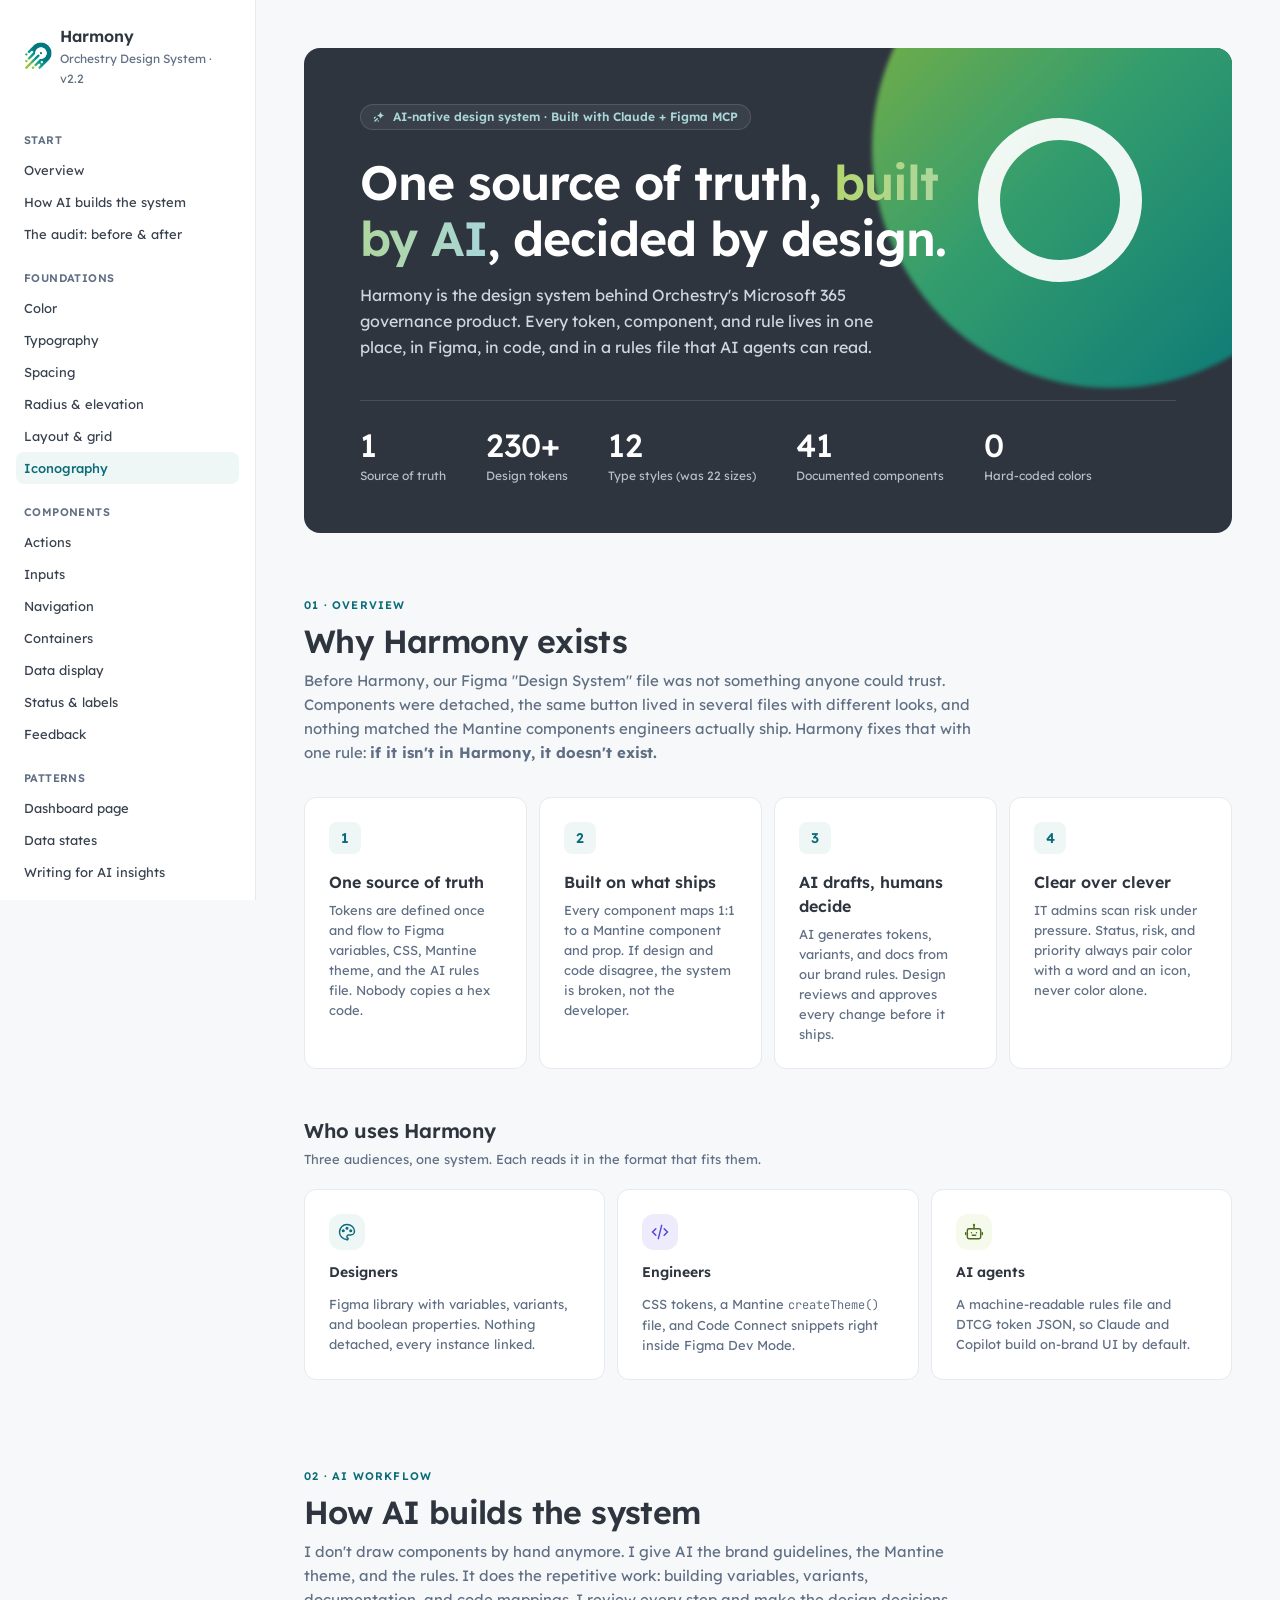
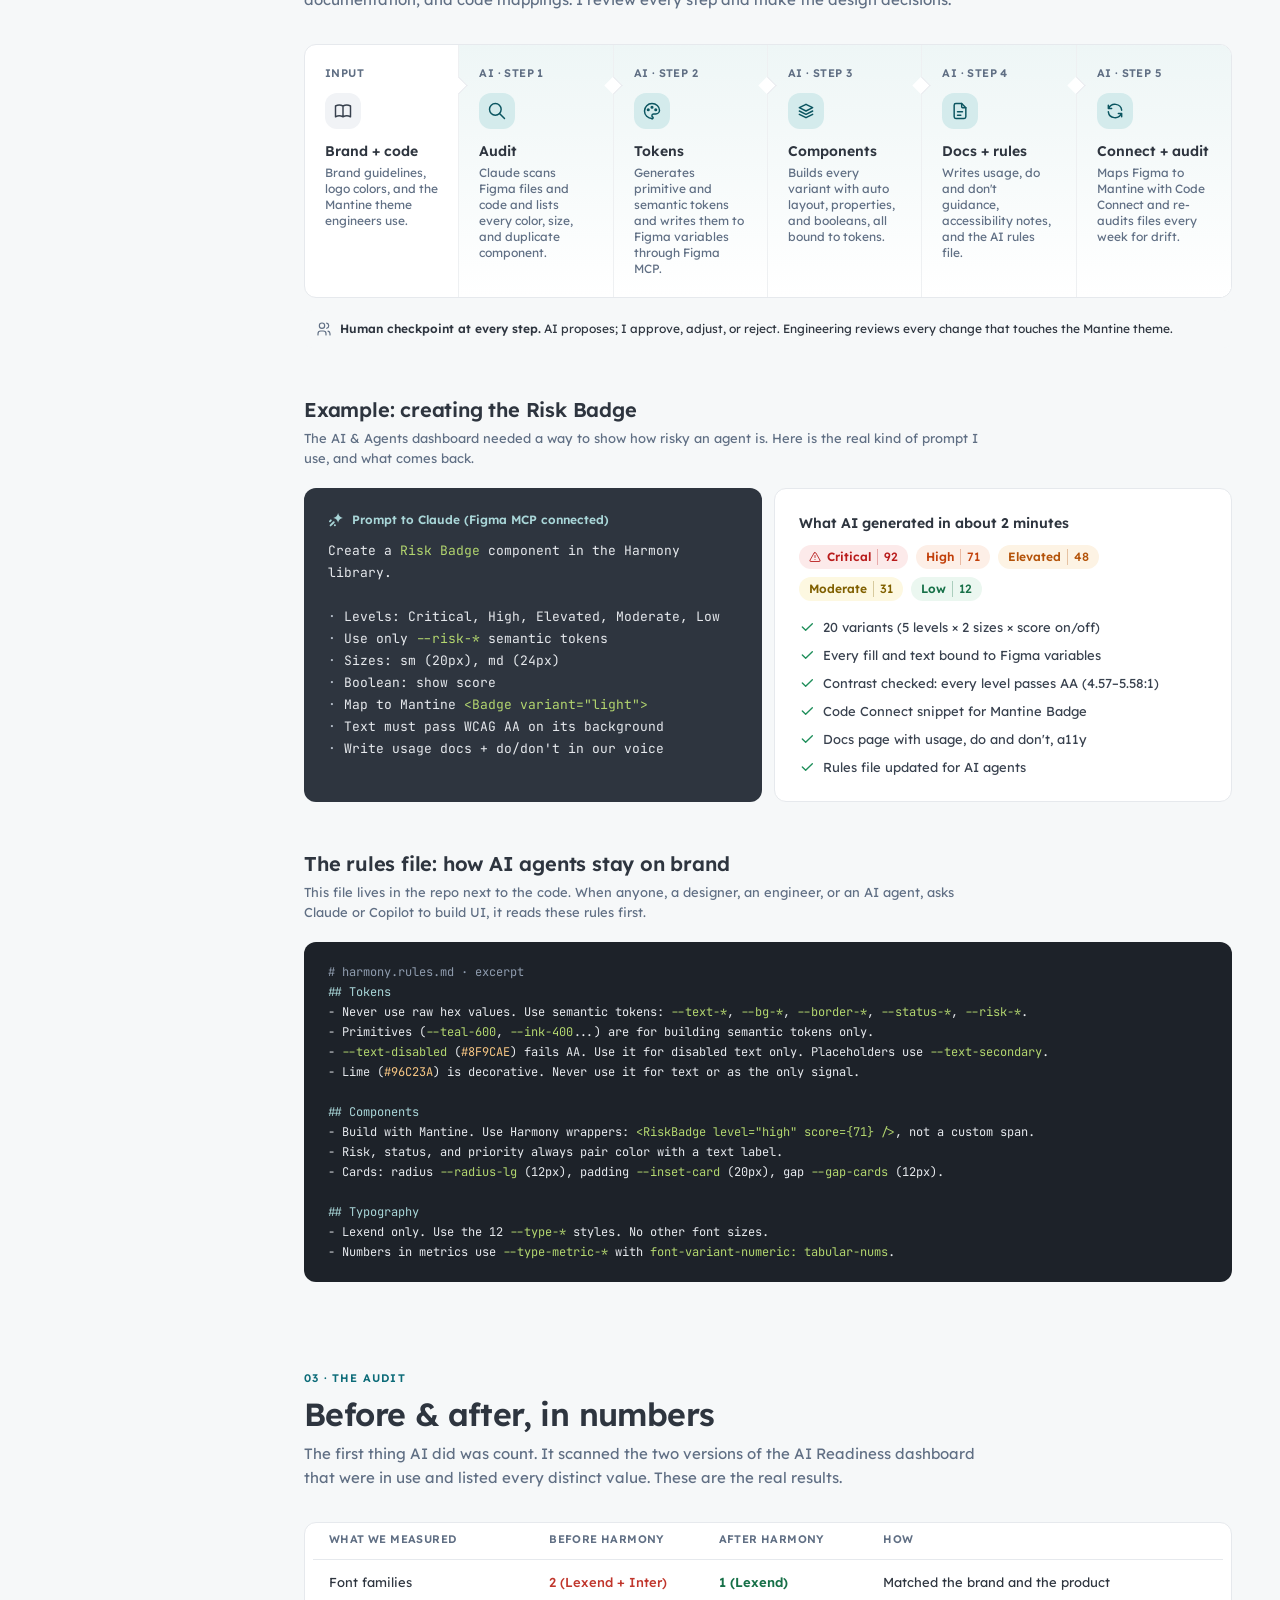
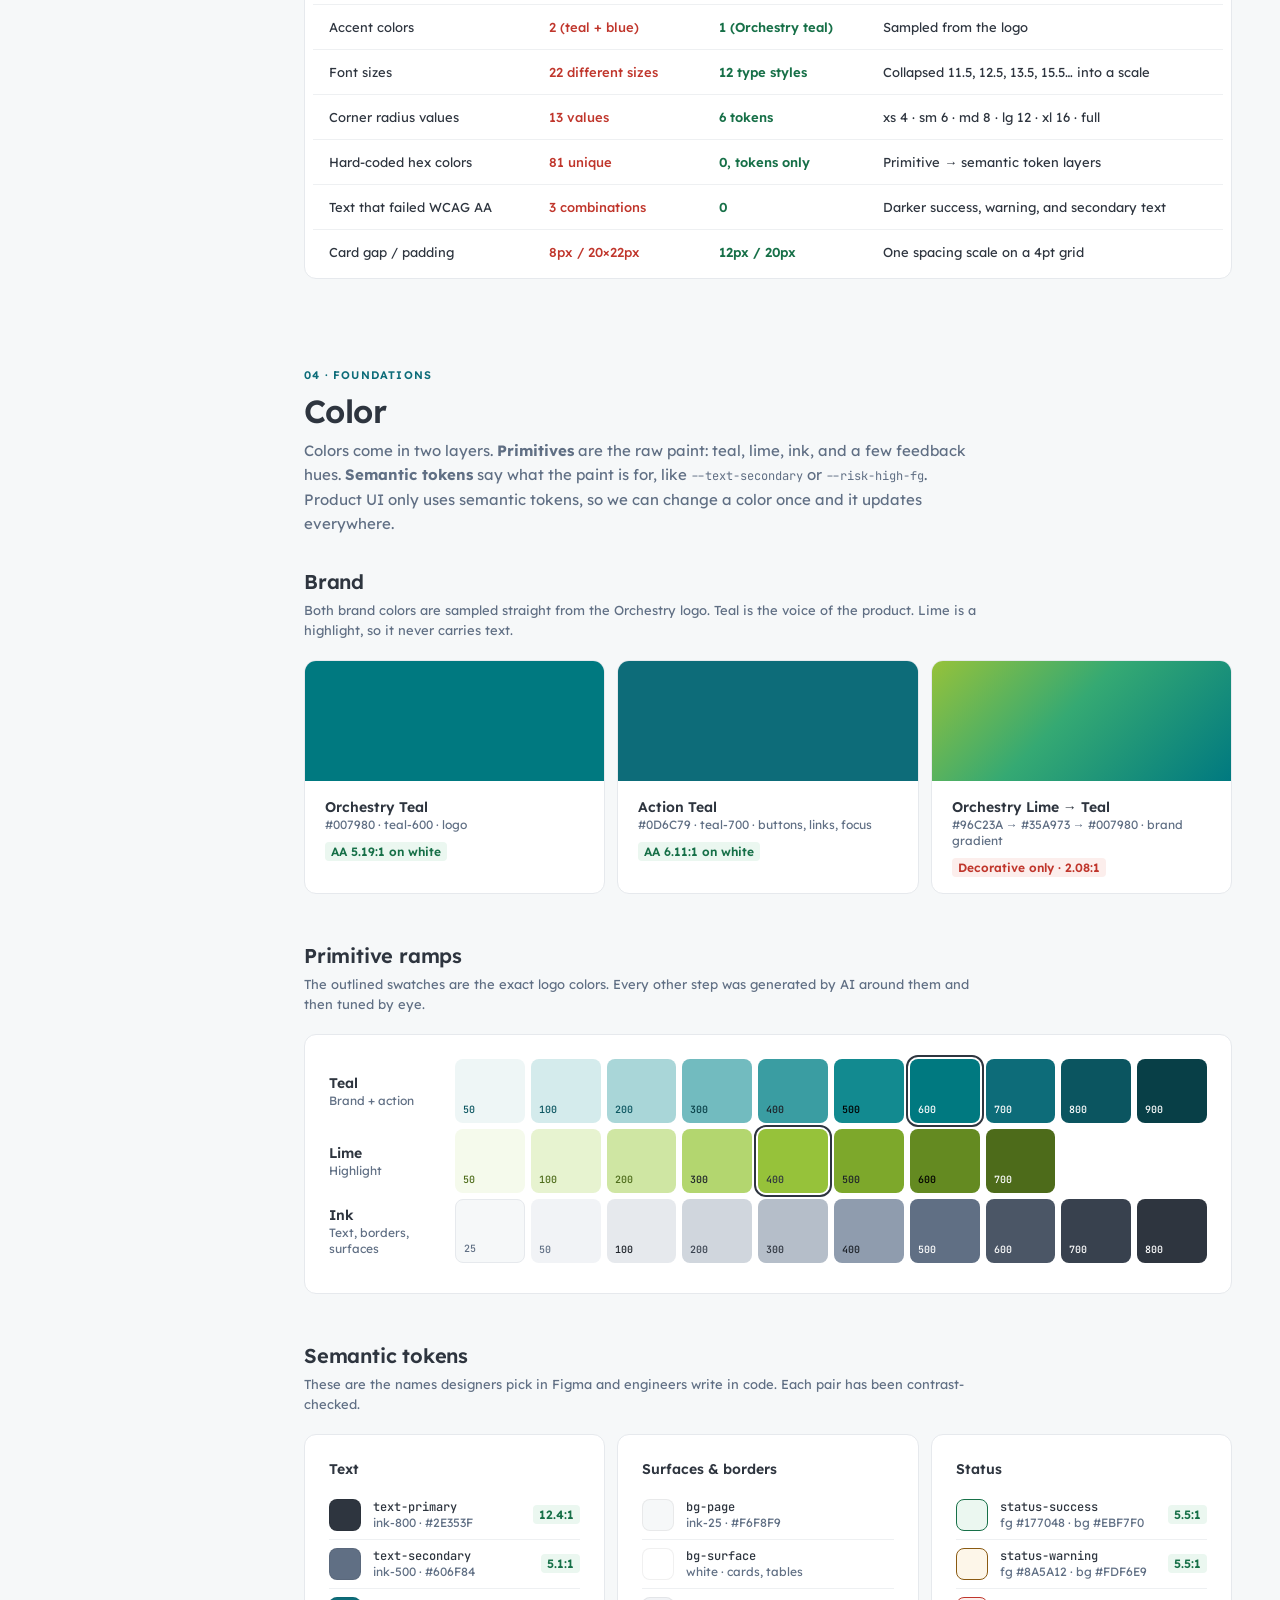
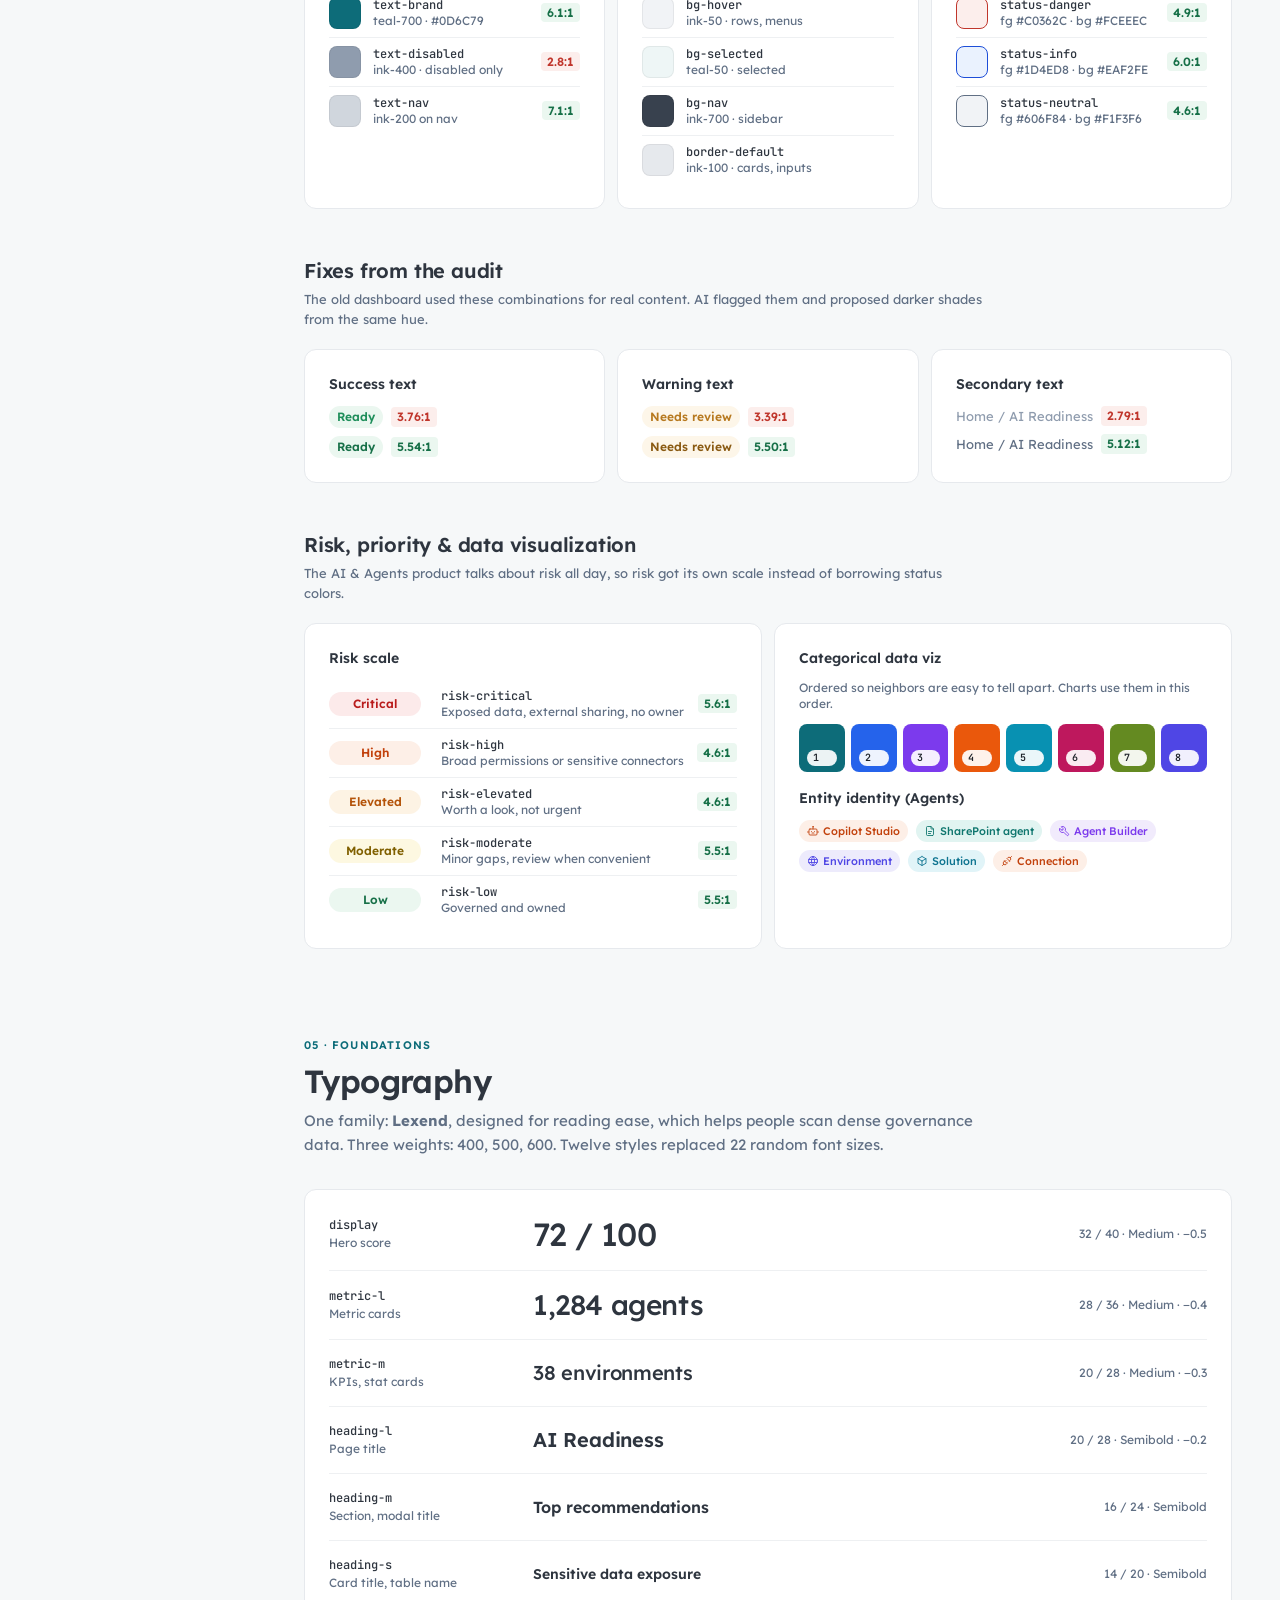
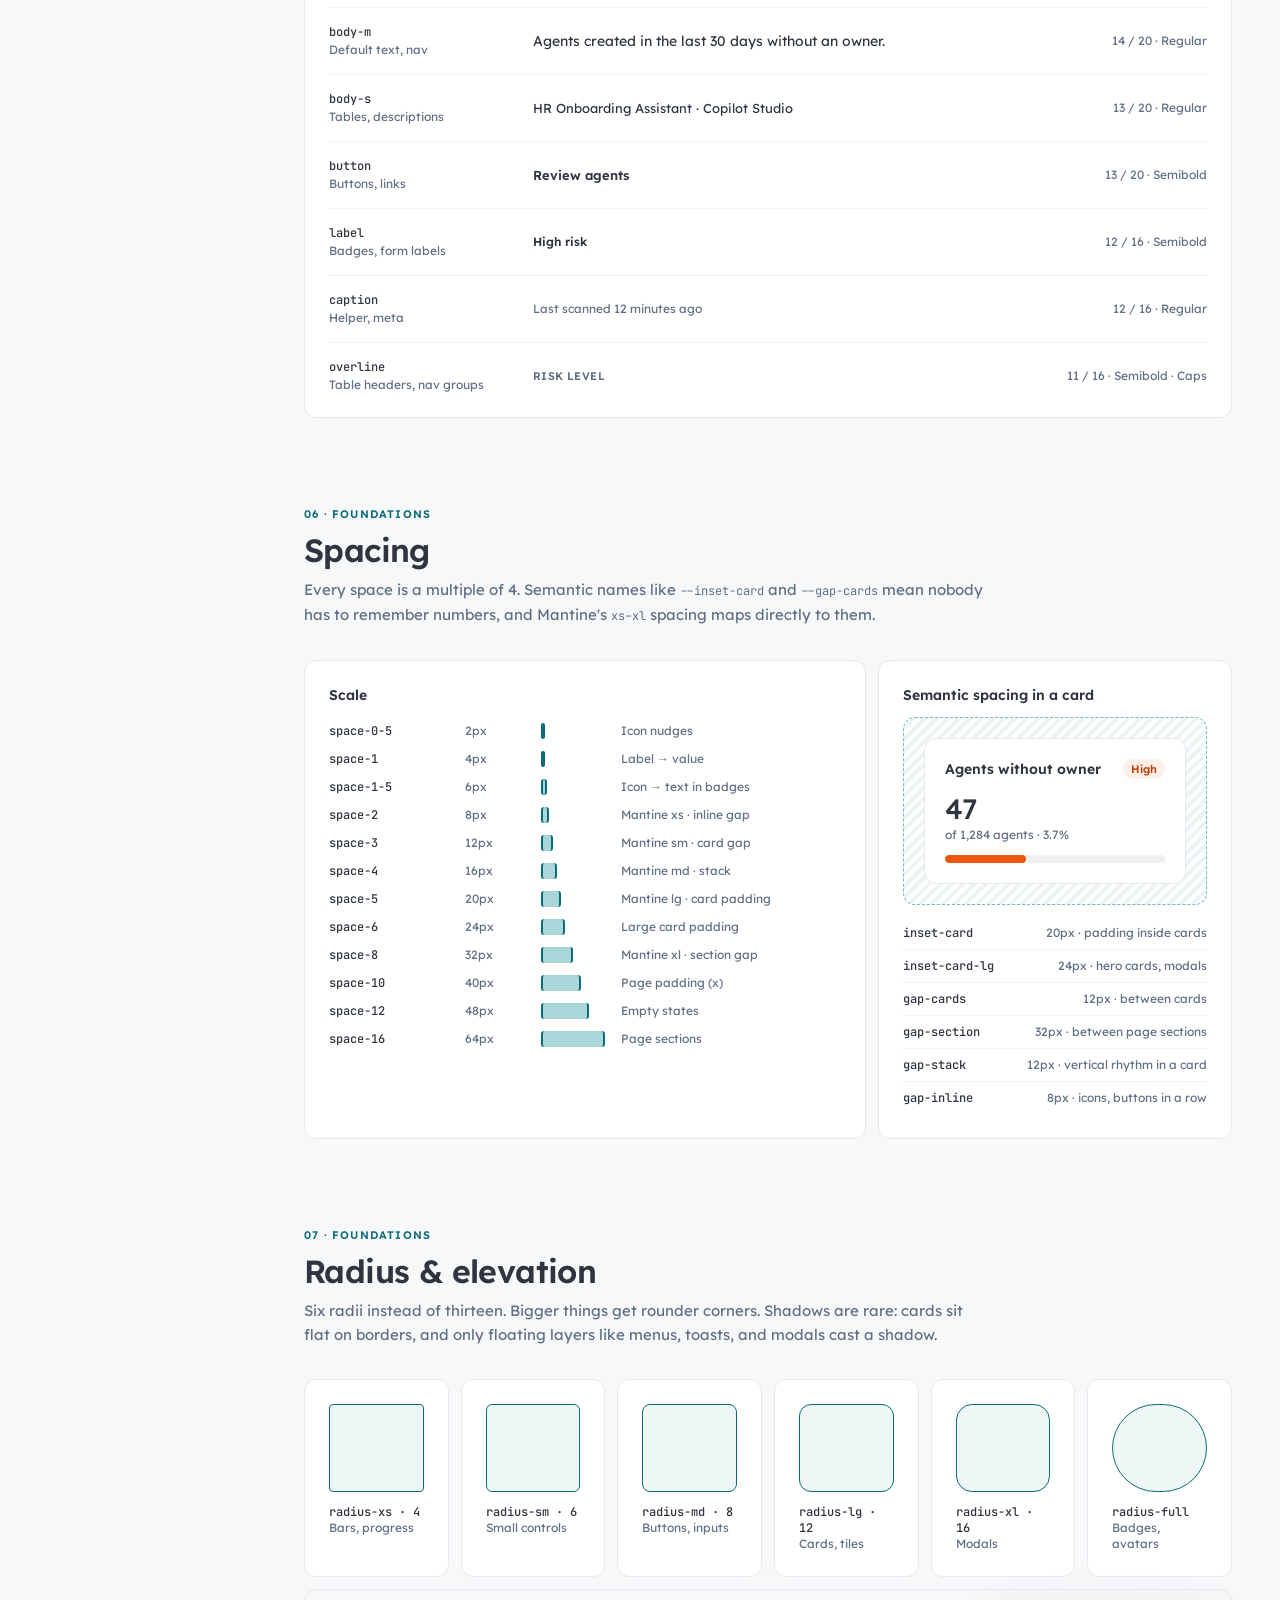
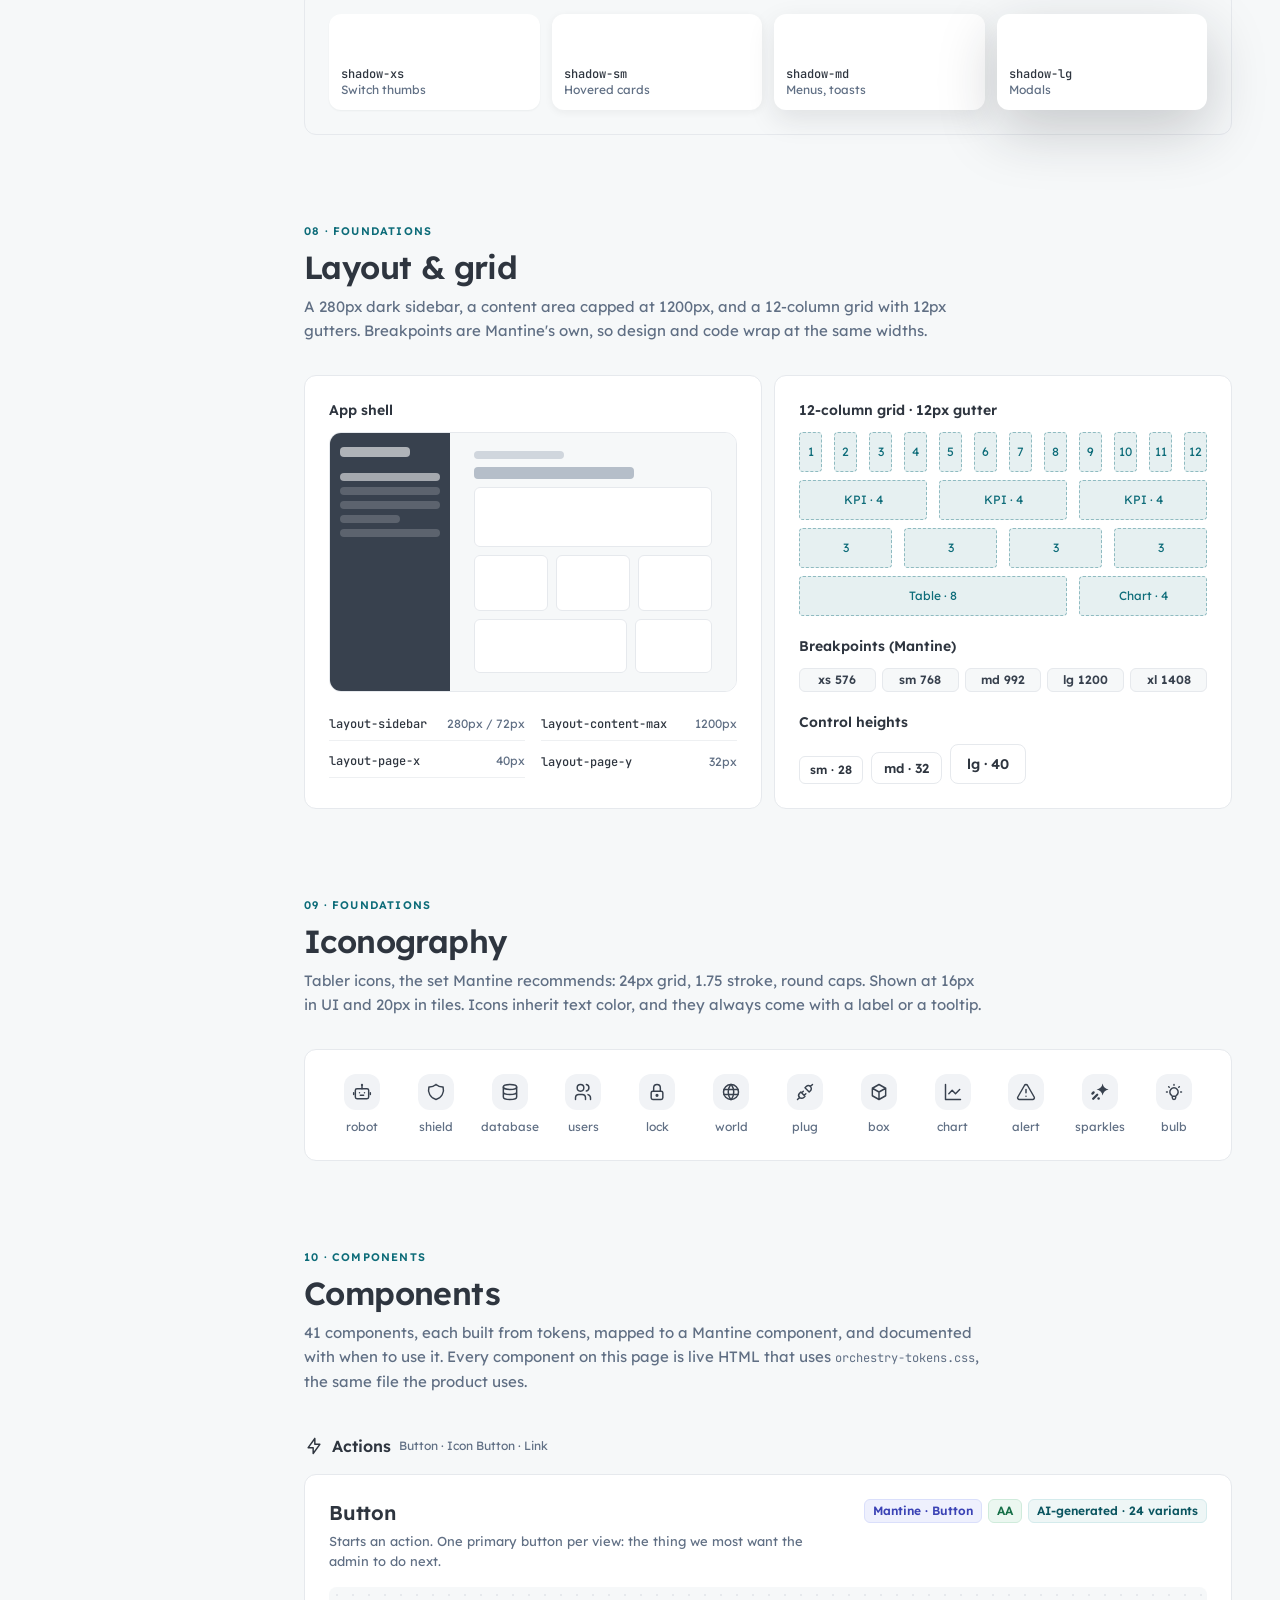
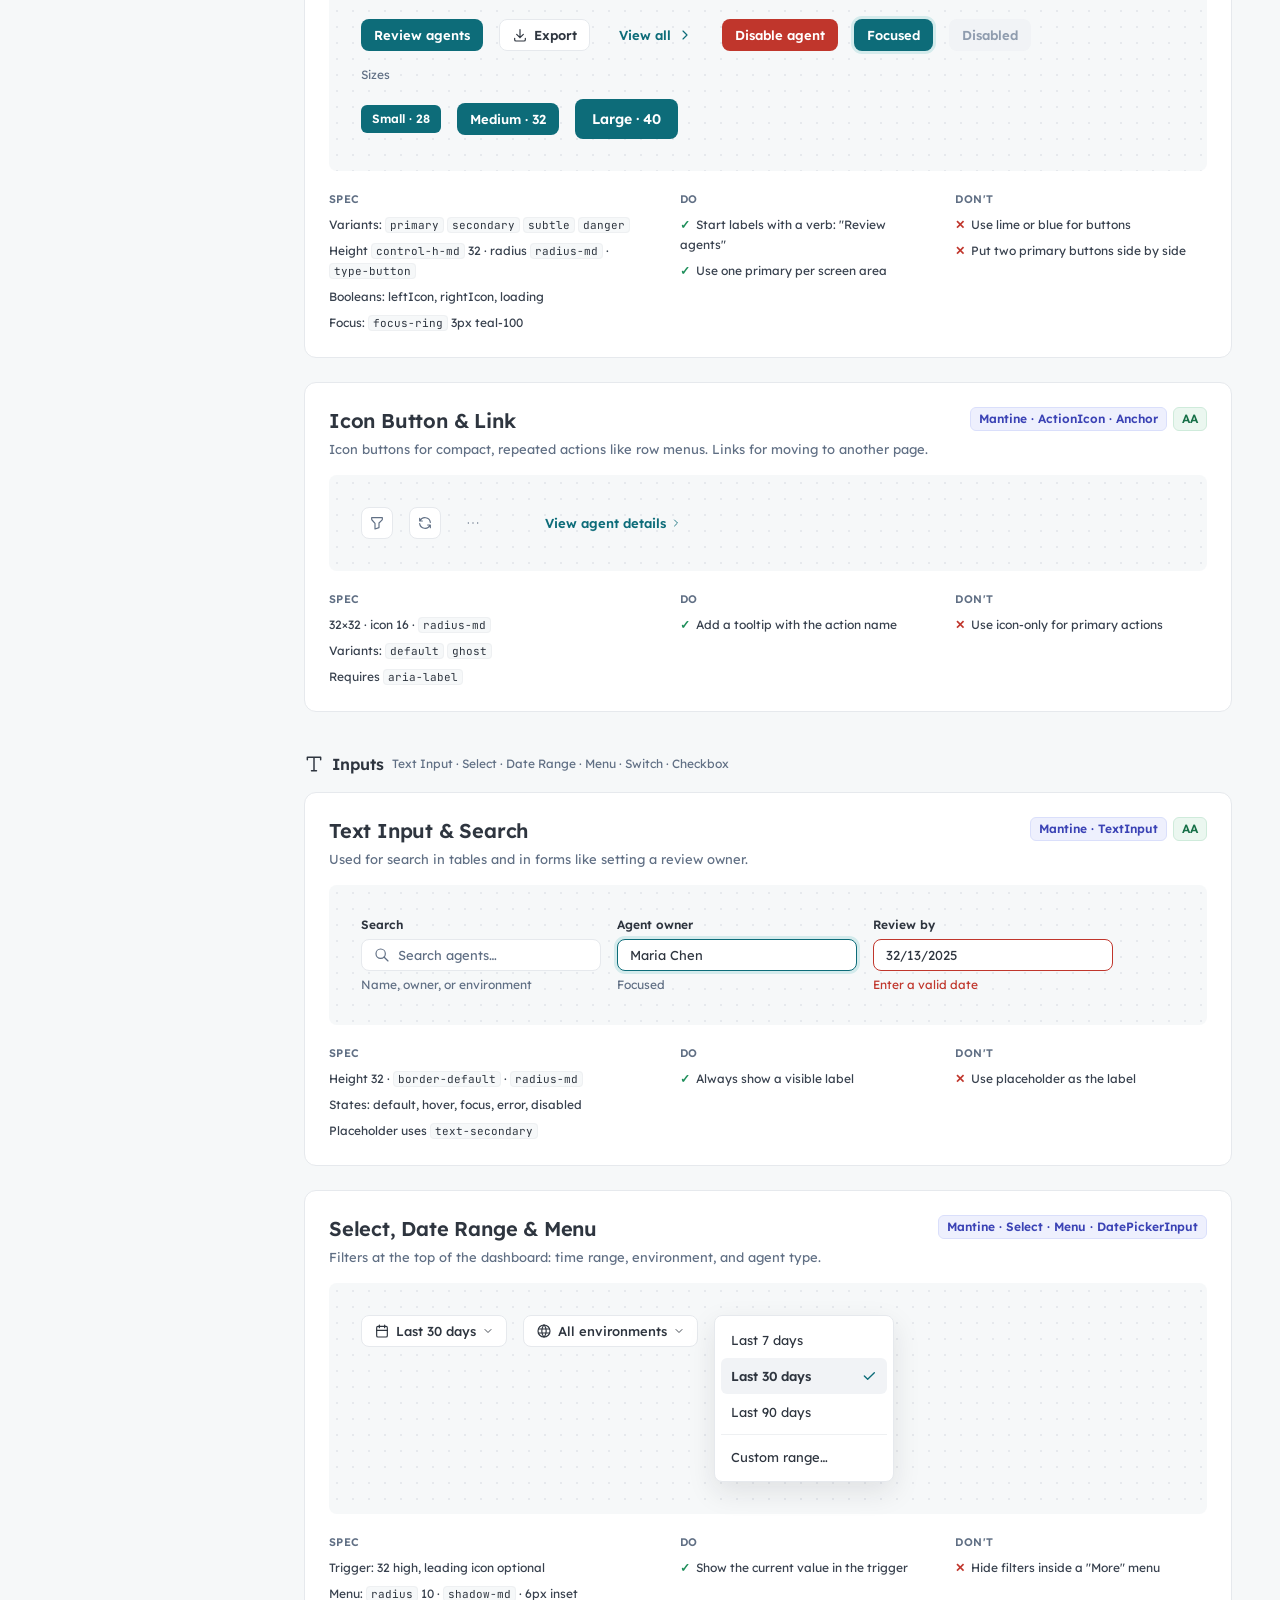
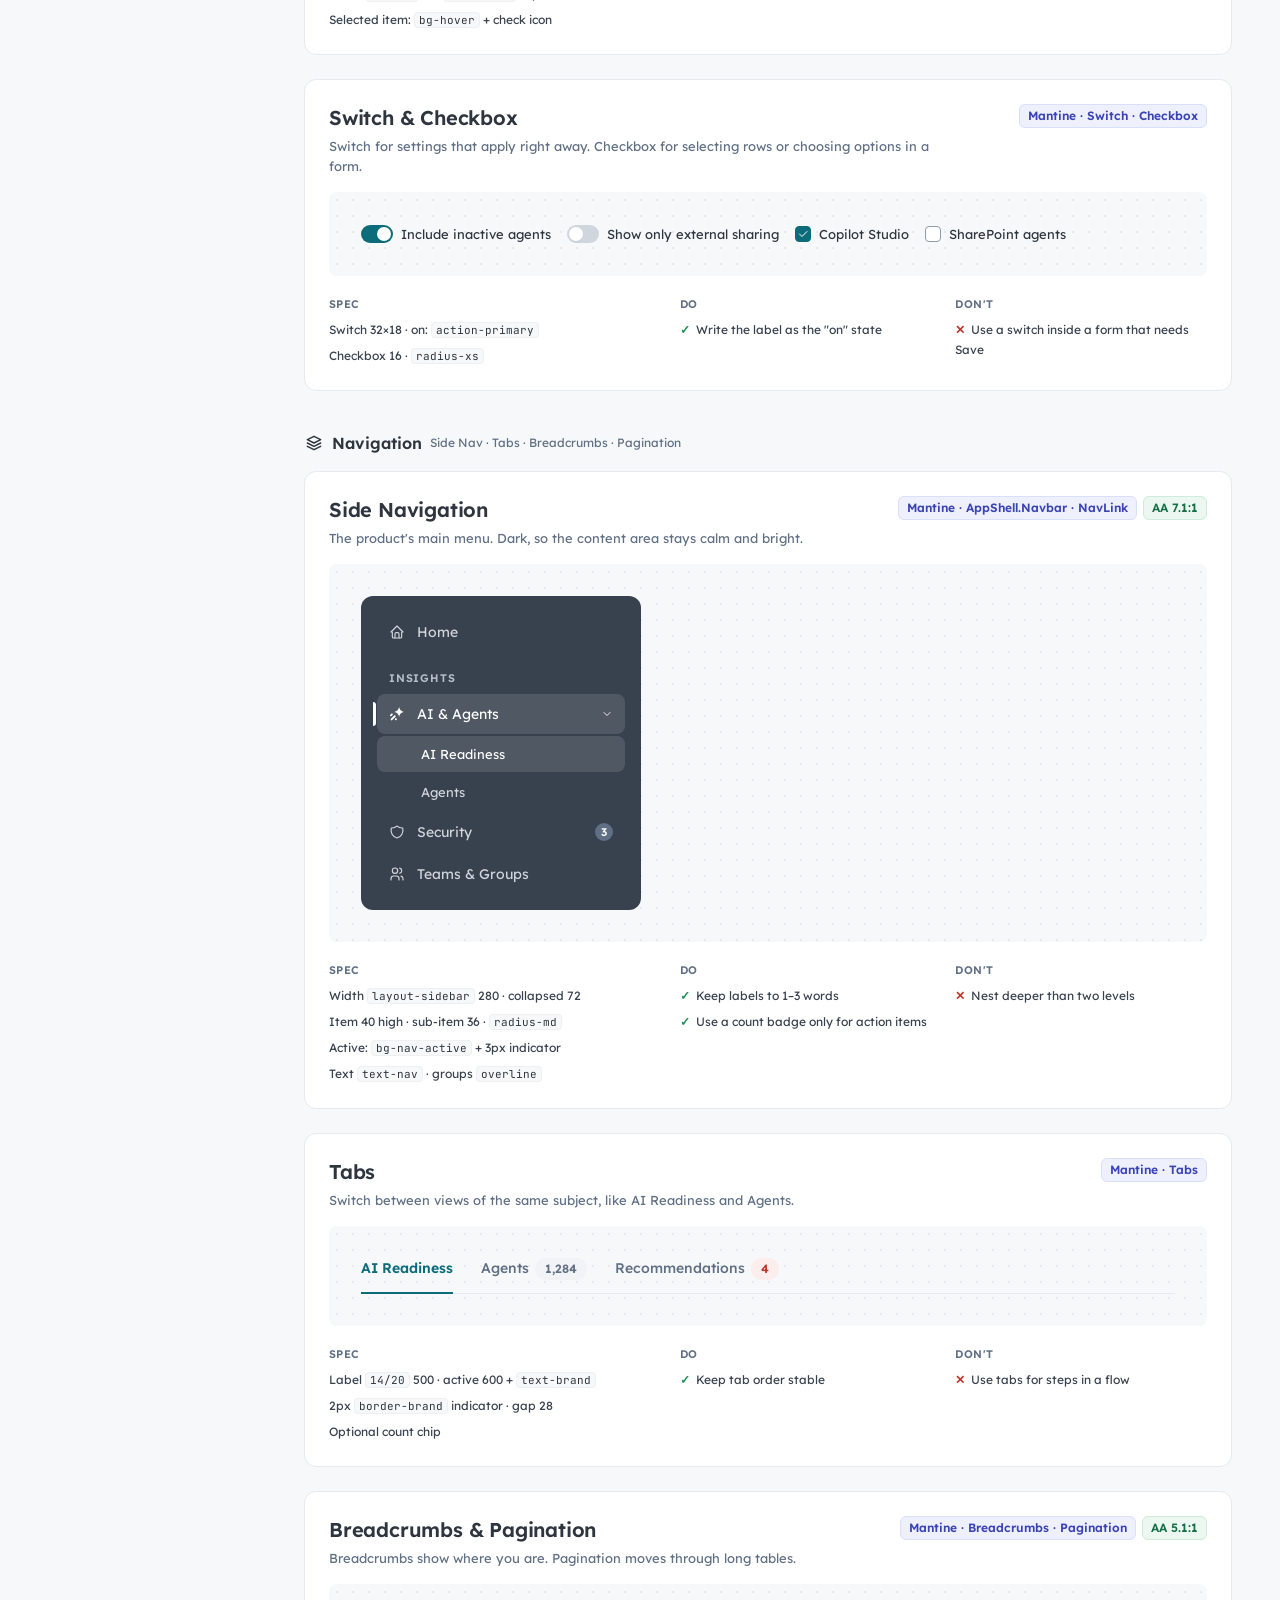
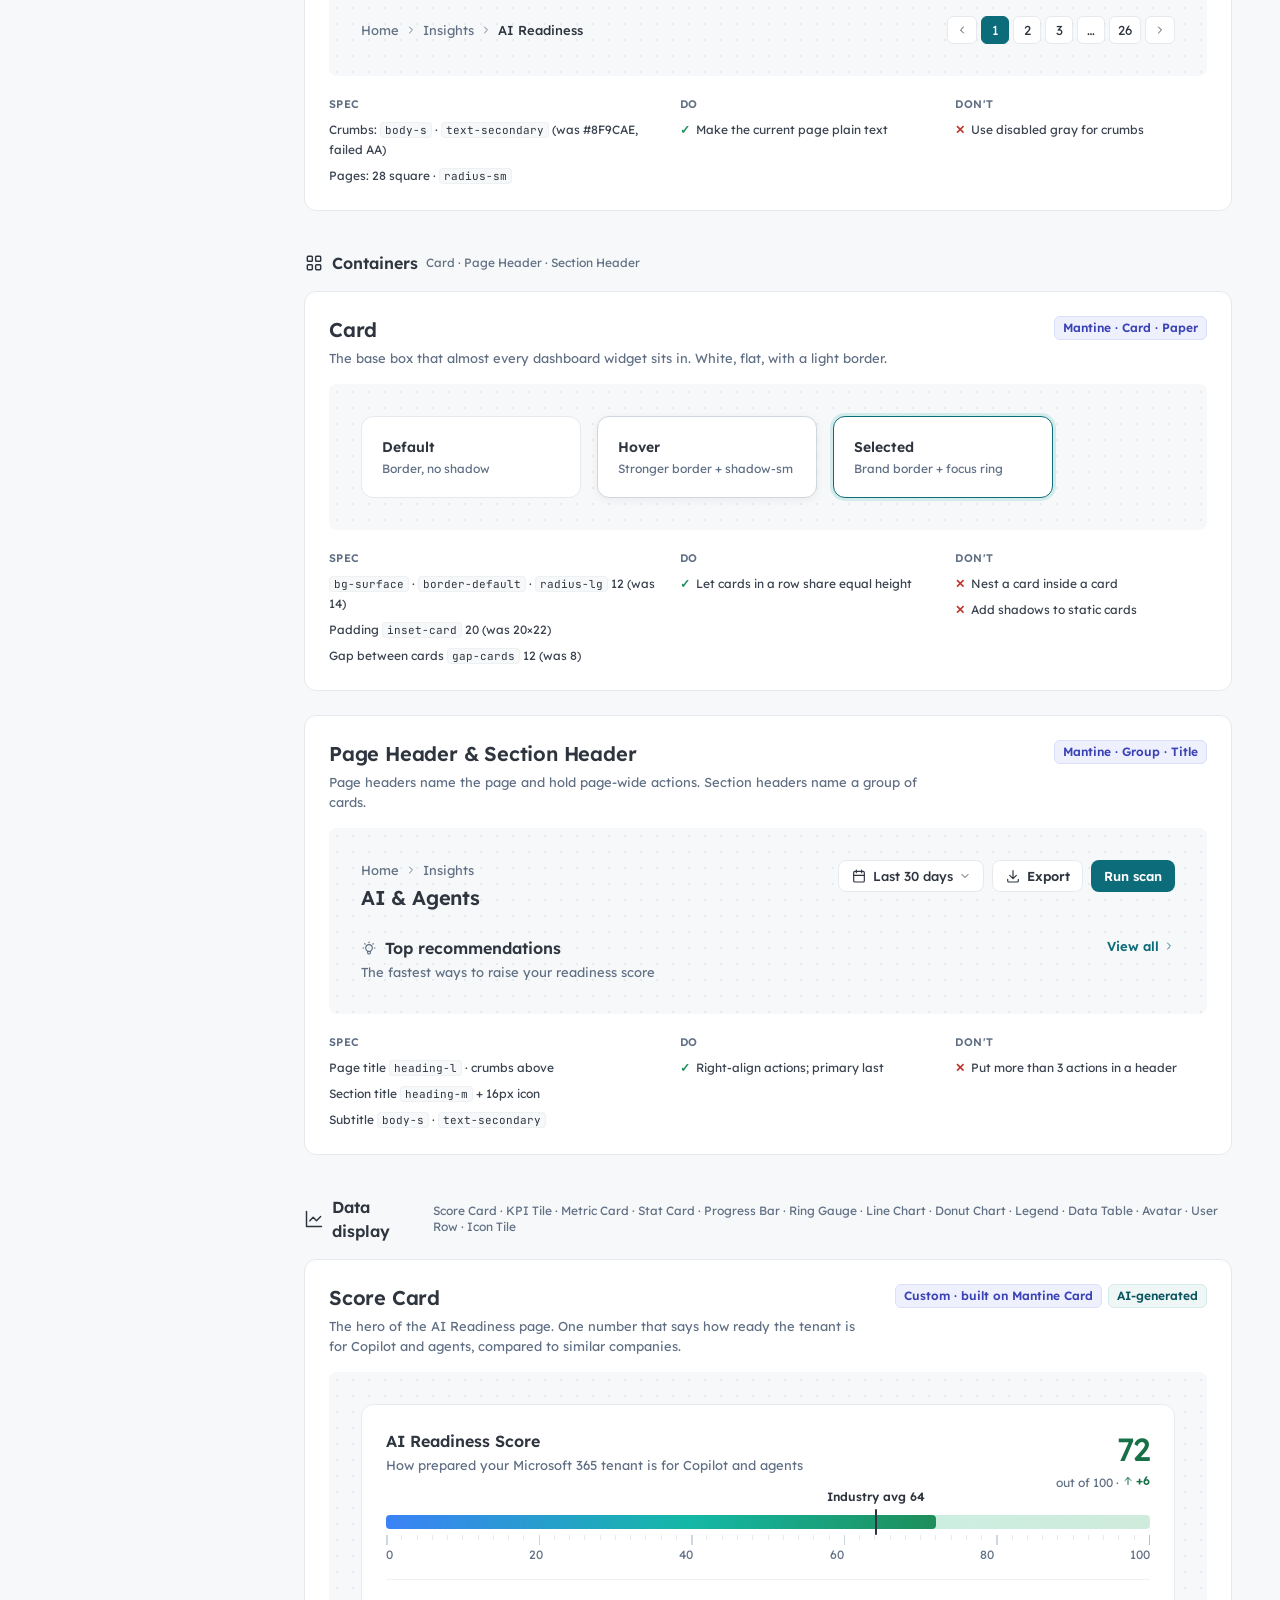
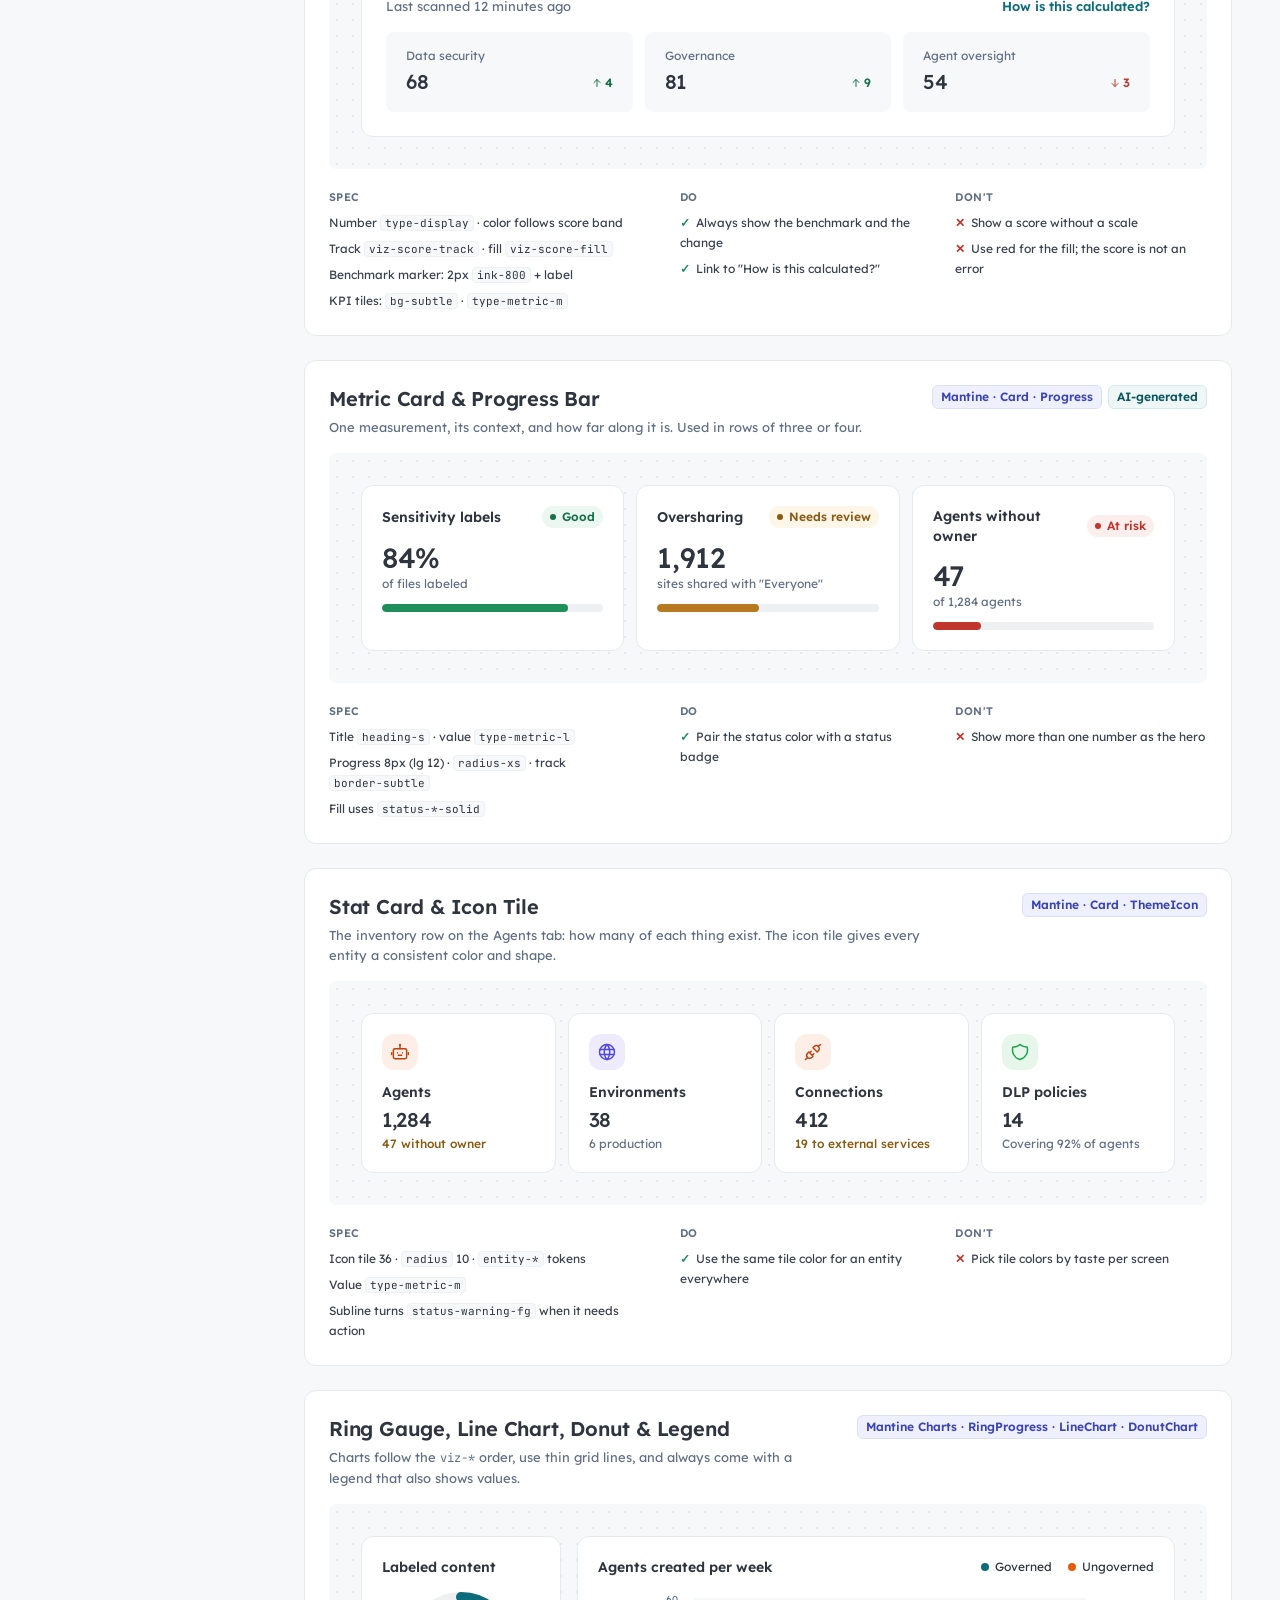
==== commit 8b71b07a: "WCAG AA pass in both themes (v3.0.10) Co-authored-by: Copilot App <223556219+Copilot@users.noreply.g" ====
--- a/docs.html
+++ b/docs.html
@@ -6,8 +6,8 @@
 <title>Harmony: Orchestry Design System</title>
 <link rel="preconnect" href="https://fonts.googleapis.com">
 <link href="https://fonts.googleapis.com/css2?family=Lexend:wght@400;500;600;700&family=JetBrains+Mono:wght@400;500&display=swap" rel="stylesheet">
-<link rel="stylesheet" href="orchestry-tokens.css">
-<link rel="stylesheet" href="harmony-components.css">
+<link rel="stylesheet" href="orchestry-tokens.css?v=3.0.10">
+<link rel="stylesheet" href="harmony-components.css?v=3.0.10">
 <style>
 /* ================= DOCS SHELL ================= */
 * { margin: 0; padding: 0; box-sizing: border-box; }
@@ -27,7 +27,7 @@
 .doc-brand b { font: var(--type-heading-m); display: block; }
 .doc-brand span { font: var(--type-caption); color: var(--text-secondary); }
 .doc-nav h6 { font: var(--type-overline); letter-spacing: var(--track-overline); text-transform: uppercase; color: var(--text-secondary); padding: var(--space-5) var(--space-2) var(--space-1-5); }
-.doc-nav a { display: block; padding: 6px var(--space-2); border-radius: var(--radius-md); font: var(--type-body-s); color: var(--ink-700); }
+.doc-nav a { display: block; padding: 6px var(--space-2); border-radius: var(--radius-md); font: var(--type-body-s); color: var(--text-body); }
 .doc-nav a:hover { background: var(--bg-hover); }
 .doc-nav a.on { background: var(--bg-selected); color: var(--text-brand); font-weight: 500; }
 
@@ -80,11 +80,11 @@
 .prompt { background: var(--ink-800); color: var(--ink-100); border-radius: var(--radius-lg); padding: var(--space-6); font: 400 13px/22px var(--font-mono); }
 .prompt .who { display: flex; align-items: center; gap: 8px; font: var(--type-label); font-family: var(--font-sans); color: var(--teal-200); margin-bottom: var(--space-3); }
 .prompt .hl { color: var(--lime-300); }
-.prompt .dim { color: var(--ink-400); }
+.prompt .dim { color: var(--ink-300); }
 pre.code { background: var(--ink-900); color: var(--ink-100); border-radius: var(--radius-lg); padding: var(--space-5) var(--space-6); font: 400 12px/20px var(--font-mono); overflow-x: auto; white-space: pre; }
 pre.code .c { color: var(--ink-400); } pre.code .s { color: var(--lime-300); } pre.code .k { color: var(--teal-200); } pre.code .n { color: #F9C784; }
 .checklist { display: flex; flex-direction: column; gap: var(--space-2); }
-.checklist div { display: flex; gap: var(--space-2); font: var(--type-body-s); color: var(--ink-700); }
+.checklist div { display: flex; gap: var(--space-2); font: var(--type-body-s); color: var(--text-body); }
 .checklist svg { color: var(--status-success-solid); margin-top: 2px; }
 
 /* Audit table */
@@ -144,7 +144,8 @@
 .comp-head h4 { font: var(--type-heading-l); letter-spacing: var(--track-heading-l); }
 .comp-head p { font: var(--type-body-s); color: var(--text-secondary); margin-top: 4px; max-width: 620px; }
 .comp-meta { display: flex; gap: 6px; flex-shrink: 0; flex-wrap: wrap; justify-content: flex-end; }
-.meta-chip { font: var(--type-label); padding: 3px 8px; border-radius: var(--radius-sm); background: var(--bg-subtle); color: var(--ink-700); border: 1px solid var(--border-default); white-space: nowrap; }
+.sw-pill { display: inline-block; padding: 1px 6px; border-radius: var(--radius-full); background: rgba(255,255,255,.92); color: var(--ink-900); font-weight: 600; }
+.meta-chip { font: var(--type-label); padding: 3px 8px; border-radius: var(--radius-sm); background: var(--bg-subtle); color: var(--text-body); border: 1px solid var(--border-default); white-space: nowrap; }
 .meta-chip.m { background: #EEF0FD; border-color: #DADFFB; color: #3B43B5; }
 .meta-chip.ok { background: var(--status-success-bg); border-color: var(--green-100); color: var(--status-success-fg); }
 .meta-chip.ai { background: var(--teal-50); border-color: var(--teal-100); color: var(--teal-800); }
@@ -154,7 +155,7 @@
 .comp-foot { display: grid; grid-template-columns: 1.3fr 1fr 1fr; gap: var(--space-6); padding: var(--space-5) var(--space-6) var(--space-6); }
 .comp-foot h5 { font: var(--type-overline); letter-spacing: var(--track-overline); text-transform: uppercase; color: var(--text-secondary); margin-bottom: var(--space-2); }
 .comp-foot ul { list-style: none; display: flex; flex-direction: column; gap: 6px; }
-.comp-foot li { font: var(--type-caption); line-height: 20px; color: var(--ink-700); }
+.comp-foot li { font: var(--type-caption); line-height: 20px; color: var(--text-body); }
 .comp-foot li code { font-size: 11px; background: var(--bg-subtle); border: 1px solid var(--border-subtle); padding: 0 4px; border-radius: 4px; color: var(--ink-800); white-space: nowrap; }
 .do li::before { content: '✓'; color: var(--status-success-solid); font-weight: 700; margin-right: 6px; }
 .dont li::before { content: '✕'; color: var(--status-danger-solid); font-weight: 700; margin-right: 6px; }
@@ -296,7 +297,7 @@
   <p class="sec-lead">I don't draw components by hand anymore. I give AI the brand guidelines, the Mantine theme, and the rules. It does the repetitive work: building variables, variants, documentation, and code mappings. I review every step and make the design decisions.</p>
 
   <div class="pipe">
-    <div class="pipe-step"><div class="k">Input</div><div class="ico" style="background:var(--ink-50);color:var(--ink-700)"><svg class="ic-lg"><use href="#i-book"/></svg></div><h5>Brand + code</h5><p>Brand guidelines, logo colors, and the Mantine theme engineers use.</p></div>
+    <div class="pipe-step"><div class="k">Input</div><div class="ico" style="background:var(--bg-hover);color:var(--text-body)"><svg class="ic-lg"><use href="#i-book"/></svg></div><h5>Brand + code</h5><p>Brand guidelines, logo colors, and the Mantine theme engineers use.</p></div>
     <div class="pipe-step ai"><div class="k">AI · Step 1</div><div class="ico" style="background:var(--teal-100);color:var(--teal-800)"><svg class="ic-lg"><use href="#i-search"/></svg></div><h5>Audit</h5><p>Claude scans Figma files and code and lists every color, size, and duplicate component.</p></div>
     <div class="pipe-step ai"><div class="k">AI · Step 2</div><div class="ico" style="background:var(--teal-100);color:var(--teal-800)"><svg class="ic-lg"><use href="#i-palette"/></svg></div><h5>Tokens</h5><p>Generates primitive and semantic tokens and writes them to Figma variables through Figma MCP.</p></div>
     <div class="pipe-step ai"><div class="k">AI · Step 3</div><div class="ico" style="background:var(--teal-100);color:var(--teal-800)"><svg class="ic-lg"><use href="#i-layers"/></svg></div><h5>Components</h5><p>Builds every variant with auto layout, properties, and booleans, all bound to tokens.</p></div>
@@ -348,7 +349,7 @@
 <span class="k">## Tokens</span>
 - Never use raw hex values. Use semantic tokens: <span class="s">--text-*</span>, <span class="s">--bg-*</span>, <span class="s">--border-*</span>, <span class="s">--status-*</span>, <span class="s">--risk-*</span>.
 - Primitives (<span class="s">--teal-600</span>, <span class="s">--ink-400</span>...) are for building semantic tokens only.
-- <span class="s">--text-disabled</span> (<span class="n">#8F9CAE</span>) fails AA. Use it for placeholder and disabled text only.
+- <span class="s">--text-disabled</span> (<span class="n">#8F9CAE</span>) fails AA. Use it for disabled text only. Placeholders use <span class="s">--text-secondary</span>.
 - Lime (<span class="n">#96C23A</span>) is decorative. Never use it for text or as the only signal.
 
 <span class="k">## Components</span>
@@ -404,11 +405,11 @@
     <p>The outlined swatches are the exact logo colors. Every other step was generated by AI around them and then tuned by eye.</p>
     <div class="panel">
       <div class="ramp"><div class="ramp-name">Teal<span>Brand + action</span></div>
-        <div class="sw" style="background:#EEF6F6;color:#0B5560">50</div><div class="sw" style="background:#D4EBEC;color:#0B5560">100</div><div class="sw" style="background:#A9D6D8;color:#0B5560">200</div><div class="sw" style="background:#72BBBF;color:#083F47">300</div><div class="sw" style="background:#3A9DA2;color:#fff">400</div><div class="sw" style="background:#128A90;color:#fff">500</div><div class="sw brand" style="background:#007980;color:#fff">600</div><div class="sw" style="background:#0D6C79;color:#fff">700</div><div class="sw" style="background:#0B5560;color:#fff">800</div><div class="sw" style="background:#083F47;color:#fff">900</div></div>
+        <div class="sw" style="background:#EEF6F6;color:#0B5560">50</div><div class="sw" style="background:#D4EBEC;color:#0B5560">100</div><div class="sw" style="background:#A9D6D8;color:#0B5560">200</div><div class="sw" style="background:#72BBBF;color:#083F47">300</div><div class="sw" style="background:#3A9DA2;color:#1D2229">400</div><div class="sw" style="background:#128A90;color:#000">500</div><div class="sw brand" style="background:#007980;color:#fff">600</div><div class="sw" style="background:#0D6C79;color:#fff">700</div><div class="sw" style="background:#0B5560;color:#fff">800</div><div class="sw" style="background:#083F47;color:#fff">900</div></div>
       <div class="ramp"><div class="ramp-name">Lime<span>Highlight</span></div>
-        <div class="sw" style="background:#F5FAEC;color:#4D6B1A">50</div><div class="sw" style="background:#E7F3D0;color:#4D6B1A">100</div><div class="sw" style="background:#CFE6A3;color:#4D6B1A">200</div><div class="sw" style="background:#B3D66F;color:#4D6B1A">300</div><div class="sw brand" style="background:#96C23A;color:#2E353F">400</div><div class="sw" style="background:#7DA82B;color:#fff">500</div><div class="sw" style="background:#648A21;color:#fff">600</div><div class="sw" style="background:#4D6B1A;color:#fff">700</div><div></div><div></div></div>
+        <div class="sw" style="background:#F5FAEC;color:#4D6B1A">50</div><div class="sw" style="background:#E7F3D0;color:#4D6B1A">100</div><div class="sw" style="background:#CFE6A3;color:#4D6B1A">200</div><div class="sw" style="background:#B3D66F;color:#1D2229">300</div><div class="sw brand" style="background:#96C23A;color:#2E353F">400</div><div class="sw" style="background:#7DA82B;color:#1D2229">500</div><div class="sw" style="background:#648A21;color:#000">600</div><div class="sw" style="background:#4D6B1A;color:#fff">700</div><div></div><div></div></div>
       <div class="ramp"><div class="ramp-name">Ink<span>Text, borders, surfaces</span></div>
-        <div class="sw" style="background:#F6F8F9;color:#606F84;border:1px solid #E6E9ED">25</div><div class="sw" style="background:#F1F3F6;color:#606F84">50</div><div class="sw" style="background:#E6E9ED;color:#606F84">100</div><div class="sw" style="background:#D0D6DD;color:#38414E">200</div><div class="sw" style="background:#B5BEC9;color:#2E353F">300</div><div class="sw" style="background:#8F9CAE;color:#fff">400</div><div class="sw" style="background:#606F84;color:#fff">500</div><div class="sw" style="background:#4B5666;color:#fff">600</div><div class="sw" style="background:#38414E;color:#fff">700</div><div class="sw" style="background:#2E353F;color:#fff">800</div></div>
+        <div class="sw" style="background:#F6F8F9;color:#606F84;border:1px solid #E6E9ED">25</div><div class="sw" style="background:#F1F3F6;color:#606F84">50</div><div class="sw" style="background:#E6E9ED;color:#1D2229">100</div><div class="sw" style="background:#D0D6DD;color:#38414E">200</div><div class="sw" style="background:#B5BEC9;color:#2E353F">300</div><div class="sw" style="background:#8F9CAE;color:#1D2229">400</div><div class="sw" style="background:#606F84;color:#fff">500</div><div class="sw" style="background:#4B5666;color:#fff">600</div><div class="sw" style="background:#38414E;color:#fff">700</div><div class="sw" style="background:#2E353F;color:#fff">800</div></div>
     </div>
   </div>
 
@@ -420,7 +421,7 @@
         <div class="tok"><div class="tok-chip" style="background:var(--text-primary)"></div><div><div class="tok-name">text-primary</div><div class="tok-val">ink-800 · #2E353F</div></div><div class="tok-meta"><span class="aa">12.4:1</span></div></div>
         <div class="tok"><div class="tok-chip" style="background:var(--text-secondary)"></div><div><div class="tok-name">text-secondary</div><div class="tok-val">ink-500 · #606F84</div></div><div class="tok-meta"><span class="aa">5.1:1</span></div></div>
         <div class="tok"><div class="tok-chip" style="background:var(--text-brand)"></div><div><div class="tok-name">text-brand</div><div class="tok-val">teal-700 · #0D6C79</div></div><div class="tok-meta"><span class="aa">6.1:1</span></div></div>
-        <div class="tok"><div class="tok-chip" style="background:var(--text-disabled)"></div><div><div class="tok-name">text-disabled</div><div class="tok-val">ink-400 · placeholder only</div></div><div class="tok-meta"><span class="aa fail">2.8:1</span></div></div>
+        <div class="tok"><div class="tok-chip" style="background:var(--text-disabled)"></div><div><div class="tok-name">text-disabled</div><div class="tok-val">ink-400 · disabled only</div></div><div class="tok-meta"><span class="aa fail">2.8:1</span></div></div>
         <div class="tok"><div class="tok-chip" style="background:var(--text-nav)"></div><div><div class="tok-name">text-nav</div><div class="tok-val">ink-200 on nav</div></div><div class="tok-meta"><span class="aa">7.1:1</span></div></div>
       </div>
       <div class="panel"><h4>Surfaces &amp; borders</h4>
@@ -465,16 +466,16 @@
       <div class="panel"><h4>Categorical data viz</h4>
         <p class="lbl" style="margin-bottom:12px">Ordered so neighbors are easy to tell apart. Charts use them in this order.</p>
         <div style="display:grid;grid-template-columns:repeat(8,1fr);gap:6px;margin-bottom:16px">
-          <div class="sw" style="background:var(--viz-1);color:#fff;height:48px">1</div><div class="sw" style="background:var(--viz-2);color:#fff;height:48px">2</div><div class="sw" style="background:var(--viz-3);color:#fff;height:48px">3</div><div class="sw" style="background:var(--viz-4);color:#fff;height:48px">4</div><div class="sw" style="background:var(--viz-5);color:#fff;height:48px">5</div><div class="sw" style="background:var(--viz-6);color:#fff;height:48px">6</div><div class="sw" style="background:var(--viz-7);color:#fff;height:48px">7</div><div class="sw" style="background:var(--viz-8);color:#fff;height:48px">8</div>
+          <div class="sw" style="background:var(--viz-1);height:48px"><span class="sw-pill">1</span></div><div class="sw" style="background:var(--viz-2);height:48px"><span class="sw-pill">2</span></div><div class="sw" style="background:var(--viz-3);height:48px"><span class="sw-pill">3</span></div><div class="sw" style="background:var(--viz-4);height:48px"><span class="sw-pill">4</span></div><div class="sw" style="background:var(--viz-5);height:48px"><span class="sw-pill">5</span></div><div class="sw" style="background:var(--viz-6);height:48px"><span class="sw-pill">6</span></div><div class="sw" style="background:var(--viz-7);height:48px"><span class="sw-pill">7</span></div><div class="sw" style="background:var(--viz-8);height:48px"><span class="sw-pill">8</span></div>
         </div>
         <h4>Entity identity (Agents)</h4>
         <div style="display:flex;flex-wrap:wrap;gap:8px">
           <span class="h-tag" style="background:var(--agent-studio-bg);color:var(--agent-studio-fg)"><svg class="ic-sm" style="color:inherit"><use href="#i-robot"/></svg>Copilot Studio</span>
-          <span class="h-tag" style="background:var(--agent-sharepoint-bg);color:var(--mint-700)"><svg class="ic-sm" style="color:inherit"><use href="#i-file"/></svg>SharePoint agent</span>
+          <span class="h-tag" style="background:var(--agent-sharepoint-bg);color:var(--agent-sharepoint-fg)"><svg class="ic-sm" style="color:inherit"><use href="#i-file"/></svg>SharePoint agent</span>
           <span class="h-tag" style="background:var(--agent-builder-bg);color:var(--agent-builder-fg)"><svg class="ic-sm" style="color:inherit"><use href="#i-tool"/></svg>Agent Builder</span>
           <span class="h-tag" style="background:var(--entity-environment-bg);color:var(--entity-environment-fg)"><svg class="ic-sm" style="color:inherit"><use href="#i-world"/></svg>Environment</span>
-          <span class="h-tag" style="background:var(--entity-solution-bg);color:var(--cyan-700)"><svg class="ic-sm" style="color:inherit"><use href="#i-box"/></svg>Solution</span>
-          <span class="h-tag" style="background:var(--entity-connection-bg);color:var(--orange-600)"><svg class="ic-sm" style="color:inherit"><use href="#i-plug"/></svg>Connection</span>
+          <span class="h-tag" style="background:var(--entity-solution-bg);color:var(--entity-solution-fg)"><svg class="ic-sm" style="color:inherit"><use href="#i-box"/></svg>Solution</span>
+          <span class="h-tag" style="background:var(--entity-connection-bg);color:var(--entity-connection-fg)"><svg class="ic-sm" style="color:inherit"><use href="#i-plug"/></svg>Connection</span>
         </div>
       </div>
     </div>
@@ -613,18 +614,18 @@
   <h2>Iconography</h2>
   <p class="sec-lead">Tabler icons, the set Mantine recommends: 24px grid, 1.75 stroke, round caps. Shown at 16px in UI and 20px in tiles. Icons inherit text color, and they always come with a label or a tooltip.</p>
   <div class="panel" style="display:grid;grid-template-columns:repeat(12,1fr);gap:8px">
-    <div style="text-align:center"><div class="h-tile" style="margin:0 auto 6px;background:var(--bg-hover);color:var(--ink-700)"><svg class="ic-lg"><use href="#i-robot"/></svg></div><span class="tok-val">robot</span></div>
-    <div style="text-align:center"><div class="h-tile" style="margin:0 auto 6px;background:var(--bg-hover);color:var(--ink-700)"><svg class="ic-lg"><use href="#i-shield"/></svg></div><span class="tok-val">shield</span></div>
-    <div style="text-align:center"><div class="h-tile" style="margin:0 auto 6px;background:var(--bg-hover);color:var(--ink-700)"><svg class="ic-lg"><use href="#i-db"/></svg></div><span class="tok-val">database</span></div>
-    <div style="text-align:center"><div class="h-tile" style="margin:0 auto 6px;background:var(--bg-hover);color:var(--ink-700)"><svg class="ic-lg"><use href="#i-users"/></svg></div><span class="tok-val">users</span></div>
-    <div style="text-align:center"><div class="h-tile" style="margin:0 auto 6px;background:var(--bg-hover);color:var(--ink-700)"><svg class="ic-lg"><use href="#i-lock"/></svg></div><span class="tok-val">lock</span></div>
-    <div style="text-align:center"><div class="h-tile" style="margin:0 auto 6px;background:var(--bg-hover);color:var(--ink-700)"><svg class="ic-lg"><use href="#i-world"/></svg></div><span class="tok-val">world</span></div>
-    <div style="text-align:center"><div class="h-tile" style="margin:0 auto 6px;background:var(--bg-hover);color:var(--ink-700)"><svg class="ic-lg"><use href="#i-plug"/></svg></div><span class="tok-val">plug</span></div>
-    <div style="text-align:center"><div class="h-tile" style="margin:0 auto 6px;background:var(--bg-hover);color:var(--ink-700)"><svg class="ic-lg"><use href="#i-box"/></svg></div><span class="tok-val">box</span></div>
-    <div style="text-align:center"><div class="h-tile" style="margin:0 auto 6px;background:var(--bg-hover);color:var(--ink-700)"><svg class="ic-lg"><use href="#i-chart"/></svg></div><span class="tok-val">chart</span></div>
-    <div style="text-align:center"><div class="h-tile" style="margin:0 auto 6px;background:var(--bg-hover);color:var(--ink-700)"><svg class="ic-lg"><use href="#i-alert"/></svg></div><span class="tok-val">alert</span></div>
-    <div style="text-align:center"><div class="h-tile" style="margin:0 auto 6px;background:var(--bg-hover);color:var(--ink-700)"><svg class="ic-lg"><use href="#i-sparkle"/></svg></div><span class="tok-val">sparkles</span></div>
-    <div style="text-align:center"><div class="h-tile" style="margin:0 auto 6px;background:var(--bg-hover);color:var(--ink-700)"><svg class="ic-lg"><use href="#i-bulb"/></svg></div><span class="tok-val">bulb</span></div>
+    <div style="text-align:center"><div class="h-tile" style="margin:0 auto 6px;background:var(--bg-hover);color:var(--text-body)"><svg class="ic-lg"><use href="#i-robot"/></svg></div><span class="tok-val">robot</span></div>
+    <div style="text-align:center"><div class="h-tile" style="margin:0 auto 6px;background:var(--bg-hover);color:var(--text-body)"><svg class="ic-lg"><use href="#i-shield"/></svg></div><span class="tok-val">shield</span></div>
+    <div style="text-align:center"><div class="h-tile" style="margin:0 auto 6px;background:var(--bg-hover);color:var(--text-body)"><svg class="ic-lg"><use href="#i-db"/></svg></div><span class="tok-val">database</span></div>
+    <div style="text-align:center"><div class="h-tile" style="margin:0 auto 6px;background:var(--bg-hover);color:var(--text-body)"><svg class="ic-lg"><use href="#i-users"/></svg></div><span class="tok-val">users</span></div>
+    <div style="text-align:center"><div class="h-tile" style="margin:0 auto 6px;background:var(--bg-hover);color:var(--text-body)"><svg class="ic-lg"><use href="#i-lock"/></svg></div><span class="tok-val">lock</span></div>
+    <div style="text-align:center"><div class="h-tile" style="margin:0 auto 6px;background:var(--bg-hover);color:var(--text-body)"><svg class="ic-lg"><use href="#i-world"/></svg></div><span class="tok-val">world</span></div>
+    <div style="text-align:center"><div class="h-tile" style="margin:0 auto 6px;background:var(--bg-hover);color:var(--text-body)"><svg class="ic-lg"><use href="#i-plug"/></svg></div><span class="tok-val">plug</span></div>
+    <div style="text-align:center"><div class="h-tile" style="margin:0 auto 6px;background:var(--bg-hover);color:var(--text-body)"><svg class="ic-lg"><use href="#i-box"/></svg></div><span class="tok-val">box</span></div>
+    <div style="text-align:center"><div class="h-tile" style="margin:0 auto 6px;background:var(--bg-hover);color:var(--text-body)"><svg class="ic-lg"><use href="#i-chart"/></svg></div><span class="tok-val">chart</span></div>
+    <div style="text-align:center"><div class="h-tile" style="margin:0 auto 6px;background:var(--bg-hover);color:var(--text-body)"><svg class="ic-lg"><use href="#i-alert"/></svg></div><span class="tok-val">alert</span></div>
+    <div style="text-align:center"><div class="h-tile" style="margin:0 auto 6px;background:var(--bg-hover);color:var(--text-body)"><svg class="ic-lg"><use href="#i-sparkle"/></svg></div><span class="tok-val">sparkles</span></div>
+    <div style="text-align:center"><div class="h-tile" style="margin:0 auto 6px;background:var(--bg-hover);color:var(--text-body)"><svg class="ic-lg"><use href="#i-bulb"/></svg></div><span class="tok-val">bulb</span></div>
   </div>
 </section>
 
@@ -683,7 +684,7 @@
       <div class="h-field"><label>Review by</label><div class="h-input error" style="color:var(--text-primary)">32/13/2025</div><small class="err">Enter a valid date</small></div>
     </div>
     <div class="comp-foot">
-      <div><h5>Spec</h5><ul><li>Height 32 · <code>border-default</code> · <code>radius-md</code></li><li>States: default, hover, focus, error, disabled</li><li>Placeholder uses <code>text-disabled</code></li></ul></div>
+      <div><h5>Spec</h5><ul><li>Height 32 · <code>border-default</code> · <code>radius-md</code></li><li>States: default, hover, focus, error, disabled</li><li>Placeholder uses <code>text-secondary</code></li></ul></div>
       <div class="do"><h5>Do</h5><ul><li>Always show a visible label</li></ul></div>
       <div class="dont"><h5>Don't</h5><ul><li>Use placeholder as the label</li></ul></div>
     </div>
@@ -904,8 +905,8 @@
           <tbody>
             <tr class="exp"><td><div class="h-cell"><div class="h-tile sm" style="background:var(--agent-studio-bg);color:var(--agent-studio-fg)"><svg class="ic"><use href="#i-robot"/></svg></div><div><b>HR Onboarding Assistant</b><small>Contoso-Prod</small></div></div></td><td><span class="h-badge neutral">No owner</span></td><td>Copilot Studio</td><td><span class="h-risk critical"><svg class="ic-sm"><use href="#i-alert"/></svg>Critical<span class="score">92</span></span></td><td>2 hours ago</td><td><svg class="ic" style="transform:rotate(180deg);color:var(--text-secondary)"><use href="#i-down"/></svg></td></tr>
             <tr class="detail"><td colspan="6"><div style="display:flex;gap:8px;flex-wrap:wrap;padding:0 0 4px 40px"><span class="h-tag"><svg class="ic-sm"><use href="#i-world"/></svg>Shared externally</span><span class="h-tag"><svg class="ic-sm"><use href="#i-db"/></svg>Reads HR SharePoint site</span><span class="h-tag"><svg class="ic-sm"><use href="#i-lock"/></svg>No sensitivity label</span><span class="h-tag"><svg class="ic-sm"><use href="#i-users"/></svg>412 users</span></div></td></tr>
-            <tr><td><div class="h-cell"><div class="h-tile sm" style="background:var(--agent-sharepoint-bg);color:var(--agent-sharepoint-fg)"><svg class="ic"><use href="#i-file"/></svg></div><div><b>Policy Q&amp;A</b><small>Legal site</small></div></div></td><td><div class="h-cell" style="gap:8px"><div class="h-avatar sm" style="background:var(--viz-3)">DK</div>Daniel Kim</div></td><td>SharePoint</td><td><span class="h-risk high">High<span class="score">71</span></span></td><td>Yesterday</td><td><svg class="ic" style="color:var(--text-secondary)"><use href="#i-down"/></svg></td></tr>
-            <tr><td><div class="h-cell"><div class="h-tile sm" style="background:var(--agent-builder-bg);color:var(--agent-builder-fg)"><svg class="ic"><use href="#i-tool"/></svg></div><div><b>Sales Deal Coach</b><small>Contoso-Sales</small></div></div></td><td><div class="h-cell" style="gap:8px"><div class="h-avatar sm" style="background:var(--viz-1)">MC</div>Maria Chen</div></td><td>Agent Builder</td><td><span class="h-risk low">Low<span class="score">12</span></span></td><td>3 days ago</td><td><svg class="ic" style="color:var(--text-secondary)"><use href="#i-down"/></svg></td></tr>
+            <tr><td><div class="h-cell"><div class="h-tile sm" style="background:var(--agent-sharepoint-bg);color:var(--agent-sharepoint-fg)"><svg class="ic"><use href="#i-file"/></svg></div><div><b>Policy Q&amp;A</b><small>Legal site</small></div></div></td><td><div class="h-cell" style="gap:8px"><div class="h-avatar sm" style="background:var(--violet-600)">DK</div>Daniel Kim</div></td><td>SharePoint</td><td><span class="h-risk high">High<span class="score">71</span></span></td><td>Yesterday</td><td><svg class="ic" style="color:var(--text-secondary)"><use href="#i-down"/></svg></td></tr>
+            <tr><td><div class="h-cell"><div class="h-tile sm" style="background:var(--agent-builder-bg);color:var(--agent-builder-fg)"><svg class="ic"><use href="#i-tool"/></svg></div><div><b>Sales Deal Coach</b><small>Contoso-Sales</small></div></div></td><td><div class="h-cell" style="gap:8px"><div class="h-avatar sm" style="background:var(--teal-600)">MC</div>Maria Chen</div></td><td>Agent Builder</td><td><span class="h-risk low">Low<span class="score">12</span></span></td><td>3 days ago</td><td><svg class="ic" style="color:var(--text-secondary)"><use href="#i-down"/></svg></td></tr>
           </tbody>
         </table>
       </div>
@@ -921,8 +922,8 @@
     <div class="comp-head"><div><h4>Avatar &amp; User Row</h4><p>Shows people: agent owners, makers, and reviewers. Initials fall back to a <code>viz-*</code> color picked from the name.</p></div><div class="comp-meta"><span class="meta-chip m">Mantine · Avatar · Group</span></div></div>
     <div class="comp-demo">
       <div class="h-card" style="width:380px;padding:4px 20px">
-        <div class="h-user"><div class="h-avatar" style="background:var(--viz-1)">MC</div><div class="meta"><b>Maria Chen</b><small>Owns 14 agents</small></div><span class="h-badge success"><span class="h-dot"></span>Active</span></div>
-        <div class="h-user"><div class="h-avatar" style="background:var(--viz-3)">DK</div><div class="meta"><b>Daniel Kim</b><small>Owns 9 agents</small></div><span class="h-badge warning"><span class="h-dot"></span>Review due</span></div>
+        <div class="h-user"><div class="h-avatar" style="background:var(--teal-600)">MC</div><div class="meta"><b>Maria Chen</b><small>Owns 14 agents</small></div><span class="h-badge success"><span class="h-dot"></span>Active</span></div>
+        <div class="h-user"><div class="h-avatar" style="background:var(--violet-600)">DK</div><div class="meta"><b>Daniel Kim</b><small>Owns 9 agents</small></div><span class="h-badge warning"><span class="h-dot"></span>Review due</span></div>
         <div class="h-user"><div class="h-avatar" style="background:var(--ink-400)"><svg class="ic"><use href="#i-users"/></svg></div><div class="meta"><b>Former employee</b><small>Owns 6 agents · left 2 months ago</small></div><span class="h-badge danger"><span class="h-dot"></span>Orphaned</span></div>
       </div>
     </div>
@@ -1069,7 +1070,7 @@
         <div class="tok" style="align-items:flex-start"><span class="h-tile sm" style="background:var(--teal-50);color:var(--teal-700);font:var(--type-label)">1</span><div><div style="font:var(--type-heading-s)">How am I doing?</div><div class="tok-val">One score card with benchmark and change. Always first, full width.</div></div></div>
         <div class="tok" style="align-items:flex-start"><span class="h-tile sm" style="background:var(--violet-50);color:var(--violet-700);font:var(--type-label)">2</span><div><div style="font:var(--type-heading-s)">What's behind it?</div><div class="tok-val">3–4 metric or stat cards on the 12-col grid (span 4 or 3), gap 12.</div></div></div>
         <div class="tok" style="align-items:flex-start"><span class="h-tile sm" style="background:var(--orange-50);color:var(--orange-700);font:var(--type-label)">3</span><div><div style="font:var(--type-heading-s)">What should I do?</div><div class="tok-val">Recommendations or risk table (span 8) with supporting chart (span 4).</div></div></div>
-        <div class="tok" style="align-items:flex-start"><span class="h-tile sm" style="background:var(--bg-hover);color:var(--ink-700)"><svg class="ic-sm"><use href="#i-layers"/></svg></span><div><div style="font:var(--type-heading-s)">Spacing</div><div class="tok-val">Page padding 40/32 · section gap 32 · card gap 12 · max width 1200.</div></div></div>
+        <div class="tok" style="align-items:flex-start"><span class="h-tile sm" style="background:var(--bg-hover);color:var(--text-body)"><svg class="ic-sm"><use href="#i-layers"/></svg></span><div><div style="font:var(--type-heading-s)">Spacing</div><div class="tok-val">Page padding 40/32 · section gap 32 · card gap 12 · max width 1200.</div></div></div>
       </div>
     </div>
   </div>
@@ -1108,11 +1109,11 @@
   <h2>How Harmony stays true</h2>
   <p class="sec-lead">A design system only works if it stays the single source of truth. So adding or changing something follows one path, and AI checks the files every week for anything that drifted.</p>
   <div class="pipe" style="grid-template-columns:repeat(5,1fr)">
-    <div class="pipe-step"><div class="k">1 · Request</div><div class="ico" style="background:var(--ink-50);color:var(--ink-700)"><svg class="ic-lg"><use href="#i-bulb"/></svg></div><h5>Anyone asks</h5><p>Designer, engineer, or PM opens a request with the use case.</p></div>
-    <div class="pipe-step"><div class="k">2 · Check</div><div class="ico" style="background:var(--ink-50);color:var(--ink-700)"><svg class="ic-lg"><use href="#i-search"/></svg></div><h5>Does it exist?</h5><p>AI searches Harmony for an existing component or variant first.</p></div>
+    <div class="pipe-step"><div class="k">1 · Request</div><div class="ico" style="background:var(--bg-hover);color:var(--text-body)"><svg class="ic-lg"><use href="#i-bulb"/></svg></div><h5>Anyone asks</h5><p>Designer, engineer, or PM opens a request with the use case.</p></div>
+    <div class="pipe-step"><div class="k">2 · Check</div><div class="ico" style="background:var(--bg-hover);color:var(--text-body)"><svg class="ic-lg"><use href="#i-search"/></svg></div><h5>Does it exist?</h5><p>AI searches Harmony for an existing component or variant first.</p></div>
     <div class="pipe-step ai"><div class="k">3 · Draft</div><div class="ico" style="background:var(--teal-100);color:var(--teal-800)"><svg class="ic-lg"><use href="#i-sparkle"/></svg></div><h5>AI drafts it</h5><p>Variants, tokens, docs, and code mapping, from the rules file.</p></div>
-    <div class="pipe-step"><div class="k">4 · Review</div><div class="ico" style="background:var(--ink-50);color:var(--ink-700)"><svg class="ic-lg"><use href="#i-eye"/></svg></div><h5>Design + Eng</h5><p>I review the design; engineering reviews the Mantine mapping.</p></div>
-    <div class="pipe-step"><div class="k">5 · Publish</div><div class="ico" style="background:var(--ink-50);color:var(--ink-700)"><svg class="ic-lg"><use href="#i-git"/></svg></div><h5>Ship it</h5><p>Library published, tokens versioned, changelog written by AI.</p></div>
+    <div class="pipe-step"><div class="k">4 · Review</div><div class="ico" style="background:var(--bg-hover);color:var(--text-body)"><svg class="ic-lg"><use href="#i-eye"/></svg></div><h5>Design + Eng</h5><p>I review the design; engineering reviews the Mantine mapping.</p></div>
+    <div class="pipe-step"><div class="k">5 · Publish</div><div class="ico" style="background:var(--bg-hover);color:var(--text-body)"><svg class="ic-lg"><use href="#i-git"/></svg></div><h5>Ship it</h5><p>Library published, tokens versioned, changelog written by AI.</p></div>
   </div>
 
   <div class="grid-2" style="margin-top:12px">
@@ -1138,11 +1139,12 @@
   <div class="sub" id="changelog">
     <h3>Changelog</h3>
     <div class="panel" style="padding:8px 24px">
+      <div class="log"><span class="d">v3.0.1</span><span class="meta-chip" style="justify-self:start">Patch</span><span>AA pass in both themes. Placeholders moved to <code>text-secondary</code>. Darker danger fill and lighter critical text in dark. Connection and solution text darkened in light. Viz avatars get a 25% shade so white initials pass.</span></div>
       <div class="log"><span class="d">v2.2.0</span><span class="meta-chip" style="justify-self:start">Minor</span><span>Added Partial Data state and Skeleton for slow tenant scans. Weekly drift audit turned on.</span></div>
       <div class="log"><span class="d">v2.1.0</span><span class="meta-chip" style="justify-self:start">Minor</span><span>Added Risk Badge, Priority Indicator, Insight Tag, and agent entity colors for the AI &amp; Agents dashboard.</span></div>
       <div class="log"><span class="d">v2.0.1</span><span class="meta-chip" style="justify-self:start">Patch</span><span>Success and warning text darkened to pass AA. Breadcrumbs and table headers moved to <code>text-secondary</code>.</span></div>
       <div class="log"><span class="d">v2.0.0</span><span class="meta-chip ai" style="justify-self:start">Major</span><span><b>Harmony launch.</b> Primitive + semantic token layers, Lexend only, 12 type styles, 6 radii, 41 components mapped to Mantine, AI rules file.</span></div>
-      <div class="log"><span class="d">v1.x</span><span class="meta-chip" style="justify-self:start;opacity:.6">Legacy</span><span style="color:var(--text-secondary)">The old "Design System" Figma file. Archived. Not a source of truth.</span></div>
+      <div class="log"><span class="d">v1.x</span><span class="meta-chip" style="justify-self:start;color:var(--text-secondary)">Legacy</span><span style="color:var(--text-secondary)">The old "Design System" Figma file. Archived. Not a source of truth.</span></div>
     </div>
   </div>
 </section>
--- a/orchestry-tokens.css
+++ b/orchestry-tokens.css
@@ -83,7 +83,7 @@
   --text-primary:   var(--ink-800);  /* 12.4:1 */
   --text-body:      var(--ink-700);  /* long-form reading text */
   --text-secondary: var(--ink-500);  /* 5.1:1 */
-  --text-disabled:  var(--ink-400);  /* Placeholder/disabled only, never content */
+  --text-disabled:  var(--ink-400);  /* Disabled only. Placeholders use text-secondary */
   --text-inverse:   var(--ink-0);
   --text-brand:     var(--teal-700);
   --text-on-brand:  var(--ink-0);
@@ -139,13 +139,13 @@
   --viz-score-fill:  linear-gradient(90deg, var(--blue-500) 0%, #14B8A6 55%, var(--green-600) 100%);
 
   /* Entity identity (Agents) */
-  --agent-studio-fg: var(--orange-500);      --agent-studio-bg: var(--orange-50);
-  --agent-sharepoint-fg: var(--mint-600);    --agent-sharepoint-bg: var(--mint-50);
+  --agent-studio-fg: var(--orange-600);      --agent-studio-bg: var(--orange-50);
+  --agent-sharepoint-fg: var(--mint-700);    --agent-sharepoint-bg: var(--mint-50);
   --agent-builder-fg: var(--violet-600);     --agent-builder-bg: var(--violet-50);
   --entity-environment-fg: var(--indigo-600); --entity-environment-bg: var(--indigo-50);
   --entity-dlp-fg: #16A34A;                   --entity-dlp-bg: #E6F6EA;
-  --entity-connection-fg: var(--orange-500);  --entity-connection-bg: var(--orange-50);
-  --entity-solution-fg: var(--cyan-600);      --entity-solution-bg: var(--cyan-50);
+  --entity-connection-fg: var(--orange-600);  --entity-connection-bg: var(--orange-50);
+  --entity-solution-fg: var(--cyan-700);      --entity-solution-bg: var(--cyan-50);
   --entity-neutral-fg: var(--ink-700);        --entity-neutral-bg: #EDEFF2;
 
   --brand-gradient: linear-gradient(135deg, var(--lime-400) 0%, var(--leaf-500) 45%, var(--teal-600) 100%);
@@ -238,19 +238,19 @@
    semantic token below swaps; primitives stay the same. */
 [data-theme="dark"] {
   color-scheme: dark;
-  --bg-page:      #111519;
-  --bg-surface:   #181D23;
-  --bg-subtle:    #14191E;
+  --bg-page:      #1F262E;
+  --bg-surface:   #272F38;
+  --bg-subtle:    #232A33;
   --bg-hover:     rgba(255,255,255,0.06);
   --bg-pressed:   rgba(255,255,255,0.10);
   --bg-selected:  rgba(58,157,162,0.16);
-  --bg-inverse:   #2A313A;
-  --bg-nav:       #14191E;
-  --bg-overlay:   rgba(0,0,0,0.6);
+  --bg-inverse:   #3A4450;
+  --bg-nav:       #1A2027;
+  --bg-overlay:   rgba(10,14,18,0.55);
 
   --text-primary:   #E8ECF0;  /* 14.6:1 on surface */
   --text-body:      #C3CBD4;
-  --text-secondary: var(--ink-400);  /* 6.0:1 */
+  --text-secondary: #9AA6B6;  /* 5.4:1 on surface, 4.5:1 on raised rows */
   --text-disabled:  var(--ink-500);
   --text-inverse:   var(--ink-0);
   --text-brand:     var(--teal-300);  /* 7.4:1 */
@@ -265,22 +265,22 @@
   --action-primary:        var(--teal-600);
   --action-primary-hover:  var(--teal-500);
   --action-primary-subtle: rgba(58,157,162,0.16);
-  --action-danger:         var(--red-500);
+  --action-danger:         var(--red-600);  /* white text 5.5:1 (red-500 was 4.1) */
   --focus-ring:            0 0 0 3px rgba(58,157,162,0.45);
 
   --status-success-fg: #5CCB94;  --status-success-bg: rgba(47,163,107,0.14);  --status-success-solid: var(--green-500);
   --status-warning-fg: #E8B04B;  --status-warning-bg: rgba(217,149,31,0.14);  --status-warning-solid: var(--amber-500);
-  --status-danger-fg:  #F2837A;  --status-danger-bg:  rgba(220,74,63,0.15);   --status-danger-solid:  var(--red-500);
+  --status-danger-fg:  #F59992;  --status-danger-bg:  rgba(220,74,63,0.15);   --status-danger-solid:  var(--red-500);
   --status-info-fg:    #82B1FA;  --status-info-bg:    rgba(59,130,246,0.15);  --status-info-solid:    var(--blue-500);
   --status-neutral-fg: var(--ink-300); --status-neutral-bg: rgba(255,255,255,0.06); --status-neutral-solid: var(--ink-500);
 
-  --risk-critical-fg: #F2837A;  --risk-critical-bg: rgba(220,74,63,0.15);  --risk-critical-solid: var(--red-500);
+  --risk-critical-fg: #F59992;  --risk-critical-bg: rgba(220,74,63,0.15);  --risk-critical-solid: var(--red-500);
   --risk-high-fg:     #F59E66;  --risk-high-bg:     rgba(234,88,12,0.15);  --risk-high-solid: var(--orange-500);
   --risk-elevated-fg: #EDB25A;  --risk-elevated-bg: rgba(217,149,31,0.14); --risk-elevated-solid: var(--amber-500);
   --risk-moderate-fg: #E6C74A;  --risk-moderate-bg: rgba(234,179,8,0.13);  --risk-moderate-solid: var(--yellow-500);
   --risk-low-fg:      #5CCB94;  --risk-low-bg:      rgba(47,163,107,0.14); --risk-low-solid: var(--green-500);
 
-  --priority-urgent: #F2837A;  --priority-important: #E8B04B;  --priority-standard: var(--ink-400);
+  --priority-urgent: #F59992;  --priority-important: #E8B04B;  --priority-standard: var(--ink-400);
 
   --viz-1: var(--teal-400);  --viz-2: var(--blue-500);  --viz-3: var(--violet-500);  --viz-7: var(--lime-500);
   --viz-grid: rgba(255,255,255,0.07);
@@ -289,15 +289,15 @@
 
   --agent-studio-fg: #F59E66;      --agent-studio-bg: rgba(234,88,12,0.15);
   --agent-sharepoint-fg: #3CCFBE;  --agent-sharepoint-bg: rgba(13,148,136,0.18);
-  --agent-builder-fg: #A98BFA;     --agent-builder-bg: rgba(139,92,246,0.18);
-  --entity-environment-fg: #8E8BF6; --entity-environment-bg: rgba(79,70,229,0.2);
+  --agent-builder-fg: #B9A2FB;     --agent-builder-bg: rgba(139,92,246,0.18);
+  --entity-environment-fg: #9C99F7; --entity-environment-bg: rgba(79,70,229,0.2);
   --entity-dlp-fg: #4ADE80;        --entity-dlp-bg: rgba(22,163,74,0.15);
   --entity-connection-fg: #F59E66; --entity-connection-bg: rgba(234,88,12,0.15);
   --entity-solution-fg: #3CC3E3;   --entity-solution-bg: rgba(8,145,178,0.18);
   --entity-neutral-fg: var(--ink-200); --entity-neutral-bg: rgba(255,255,255,0.07);
 
-  --shadow-xs: 0 1px 2px rgba(0,0,0,0.3);
-  --shadow-sm: 0 2px 8px rgba(0,0,0,0.35);
-  --shadow-md: 0 10px 28px rgba(0,0,0,0.45);
-  --shadow-lg: 0 20px 60px rgba(0,0,0,0.6);
+  --shadow-xs: 0 1px 2px rgba(8,12,16,0.25);
+  --shadow-sm: 0 2px 8px rgba(8,12,16,0.28);
+  --shadow-md: 0 10px 28px rgba(8,12,16,0.36);
+  --shadow-lg: 0 20px 60px rgba(8,12,16,0.5);
 }
--- a/harmony-components.css
+++ b/harmony-components.css
@@ -21,7 +21,7 @@
 .h-link { font: var(--type-button); color: var(--text-brand); display: inline-flex; align-items: center; gap: 4px; }
 
 /* Inputs */
-.h-input { display: flex; align-items: center; gap: var(--space-2); height: var(--control-h-md); padding: 0 var(--space-3); border: 1px solid var(--border-default); border-radius: var(--radius-md); background: var(--bg-surface); font: var(--type-body-s); color: var(--text-disabled); min-width: 240px; }
+.h-input { display: flex; align-items: center; gap: var(--space-2); height: var(--control-h-md); padding: 0 var(--space-3); border: 1px solid var(--border-default); border-radius: var(--radius-md); background: var(--bg-surface); font: var(--type-body-s); color: var(--text-secondary); min-width: 240px; }
 .h-input.focus { border-color: var(--border-brand); box-shadow: var(--focus-ring); color: var(--text-primary); }
 .h-input.error { border-color: var(--status-danger-solid); }
 .h-field { display: flex; flex-direction: column; gap: 6px; }
@@ -154,12 +154,12 @@
 .h-risk.moderate { color: var(--risk-moderate-fg); background: var(--risk-moderate-bg); }
 .h-risk.low { color: var(--risk-low-fg); background: var(--risk-low-bg); }
 .h-risk.sm { height: 20px; padding: 0 var(--space-2); font-size: 11px; }
-.h-risk .score { font-weight: 500; opacity: .85; padding-left: 6px; border-left: 1px solid currentColor; border-left-color: color-mix(in srgb, currentColor 30%, transparent); }
+.h-risk .score { font-weight: 500; padding-left: 6px; border-left: 1px solid currentColor; border-left-color: color-mix(in srgb, currentColor 30%, transparent); }
 .h-pri { display: inline-flex; align-items: center; gap: 6px; font: 500 13px/20px var(--font-sans); }
 .h-pri .h-dot { width: 7px; height: 7px; background: currentColor; }
 .h-pri.urgent { color: var(--priority-urgent); } .h-pri.important { color: var(--priority-important); } .h-pri.standard { color: var(--priority-standard); }
-.h-tag { display: inline-flex; align-items: center; gap: 4px; height: 22px; padding: 0 var(--space-2); border-radius: var(--radius-full); background: var(--bg-hover); color: var(--text-secondary); font: 500 11px/16px var(--font-sans); white-space: nowrap; }
-.h-tag svg { color: var(--text-secondary); }
+.h-tag { display: inline-flex; align-items: center; gap: 4px; height: 22px; padding: 0 var(--space-2); border-radius: var(--radius-full); background: var(--bg-hover); color: var(--text-body); font: 500 11px/16px var(--font-sans); white-space: nowrap; }
+.h-tag svg { color: var(--text-body); }
 .h-count { display: inline-flex; align-items: center; height: 22px; padding: 0 10px; border-radius: var(--radius-full); font: var(--type-label); }
 .h-count.urgent { color: var(--status-danger-fg); background: var(--status-danger-bg); }
 .h-count.important { color: var(--status-warning-fg); background: var(--status-warning-bg); }
@@ -209,3 +209,329 @@
 .h-ai-mark.sm { width: 24px; height: 24px; border-radius: 7px; }
 .h-ai-mark.lg { width: 48px; height: 48px; border-radius: 13px; }
 @media (prefers-reduced-motion: reduce) { .comet .mk-trail > *, .comet .mk-star { animation: none !important; } }
+
+/* =====================================================================
+   Harmony 3.0: full product set (forms, overlays, wizards, lifecycle…)
+   ===================================================================== */
+/* Actions */
+.h-btn-group { display: inline-flex; }
+.h-btn-group > .h-btn { border-radius: 0; margin-left: -1px; }
+.h-btn-group > .h-btn:first-child { border-radius: var(--radius-md) 0 0 var(--radius-md); margin-left: 0; }
+.h-btn-group > .h-btn:last-child { border-radius: 0 var(--radius-md) var(--radius-md) 0; }
+.h-btn-group > .h-btn.on { background: var(--bg-selected); color: var(--text-brand); position: relative; z-index: 1; border-color: var(--border-brand); }
+.h-btn-group.split > .h-btn.primary + .h-btn.primary { padding: 0 8px; border-left: 1px solid color-mix(in srgb, var(--text-on-brand) 28%, transparent); margin-left: 0; }
+.h-btn.secondary.is-hover, .h-btn.subtle.is-hover { background: var(--bg-hover); }
+.h-link.inline { font: inherit; font-weight: 500; text-decoration: underline; text-underline-offset: 3px; text-decoration-color: color-mix(in srgb, currentColor 35%, transparent); }
+.h-link.muted { color: var(--text-secondary); }
+.h-link.is-hover { text-decoration: underline; text-decoration-color: currentColor; }
+.h-link.focus { box-shadow: var(--focus-ring); border-radius: var(--radius-xs); }
+.h-menu .mi { display: flex; align-items: center; gap: var(--space-2); padding: 7px 10px; border-radius: var(--radius-sm); font: var(--type-body-s); color: var(--text-primary); cursor: pointer; }
+.h-menu .mi:hover, .h-menu .mi.on { background: var(--bg-hover); }
+.h-menu .mi svg { color: var(--text-secondary); }
+.h-menu .mi .kbd-r { margin-left: auto; }
+.h-menu .mi.danger, .h-menu .mi.danger svg { color: var(--status-danger-fg); }
+.h-menu .mi.dis { color: var(--text-disabled); cursor: not-allowed; } .h-menu .mi.dis svg { color: var(--text-disabled); }
+.h-menu .mh { font: var(--type-overline); letter-spacing: .06em; text-transform: uppercase; color: var(--text-secondary); padding: 8px 10px 4px; }
+.h-kbd { display: inline-flex; align-items: center; justify-content: center; min-width: 20px; height: 20px; padding: 0 5px; border: 1px solid var(--border-default); border-bottom-width: 2px; border-radius: var(--radius-xs); font: 500 11px/1 var(--font-mono); color: var(--text-secondary); background: var(--bg-surface); }
+
+/* Inputs */
+.h-textarea { border: 1px solid var(--border-default); border-radius: var(--radius-md); background: var(--bg-surface); padding: var(--space-2) var(--space-3); }
+.h-textarea textarea { width: 100%; border: 0; outline: 0; resize: vertical; min-height: 72px; background: transparent; font: var(--type-body-s); color: var(--text-primary); }
+.h-textarea:focus-within, .h-textarea.focus { border-color: var(--border-brand); box-shadow: var(--focus-ring); }
+.h-textarea.error { border-color: var(--status-danger-solid); }
+.h-field .row { display: flex; justify-content: space-between; gap: var(--space-3); }
+.h-field .count { font: var(--type-caption); color: var(--text-secondary); }
+.h-field .count.over { color: var(--status-danger-fg); }
+.h-radio-group { display: flex; flex-direction: column; gap: var(--space-2); }
+.h-radio-group.cards { gap: var(--space-2); }
+.h-radio-opt { display: flex; gap: var(--space-3); align-items: flex-start; cursor: pointer; font: var(--type-body-s); color: var(--text-primary); }
+.h-radio-opt small { display: block; font: var(--type-caption); color: var(--text-secondary); }
+.h-radio-opt b { font-weight: 500; }
+.h-radio-group.cards .h-radio-opt { border: 1px solid var(--border-default); border-radius: var(--radius-md); padding: var(--space-3); background: var(--bg-surface); }
+.h-radio-group.cards .h-radio-opt.on { border-color: var(--border-brand); background: var(--bg-selected); box-shadow: 0 0 0 1px var(--border-brand); }
+.h-radio-opt.dis { opacity: .55; cursor: not-allowed; }
+.h-radio { width: 16px; height: 16px; border-radius: 50%; border: 1.5px solid var(--text-disabled); background: var(--bg-surface); flex-shrink: 0; margin-top: 2px; position: relative; }
+.h-radio.on { border-color: var(--action-primary); }
+.h-radio.on::after { content: ''; position: absolute; inset: 3px; border-radius: 50%; background: var(--action-primary); }
+.h-seg { display: inline-flex; padding: 3px; gap: 2px; background: var(--bg-hover); border-radius: var(--radius-md); }
+.h-seg button { height: 26px; padding: 0 var(--space-3); border: 0; background: transparent; border-radius: 6px; font: var(--type-label); color: var(--text-secondary); display: inline-flex; align-items: center; gap: 6px; cursor: pointer; }
+.h-seg button.on { background: var(--bg-surface); color: var(--text-primary); box-shadow: var(--shadow-xs); }
+.h-seg.full { display: flex; } .h-seg.full button { flex: 1; justify-content: center; }
+.h-seg.sm button { height: 22px; padding: 0 var(--space-2); font-size: 11px; }
+.h-combo { display: flex; flex-wrap: wrap; align-items: center; gap: 6px; min-height: var(--control-h-md); padding: 4px 6px; border: 1px solid var(--border-default); border-radius: var(--radius-md); background: var(--bg-surface); }
+.h-combo.open { border-color: var(--border-brand); box-shadow: var(--focus-ring); }
+.h-combo input { flex: 1; min-width: 80px; border: 0; outline: 0; background: transparent; font: var(--type-body-s); color: var(--text-primary); padding: 0 4px; }
+.h-chip { display: inline-flex; align-items: center; gap: 6px; height: 24px; padding: 0 4px 0 2px; border-radius: var(--radius-full); background: var(--bg-hover); font: 500 12px/16px var(--font-sans); color: var(--text-primary); }
+.h-chip .h-avatar { width: 20px; height: 20px; font-size: 9px; }
+.h-chip button { width: 18px; height: 18px; border: 0; border-radius: 50%; background: transparent; color: var(--text-secondary); display: inline-flex; align-items: center; justify-content: center; cursor: pointer; padding: 0; }
+.h-chip button:hover { background: var(--bg-pressed); color: var(--text-primary); }
+.h-chip button svg { width: 12px; height: 12px; }
+.h-chip.plain { padding: 0 4px 0 10px; }
+.h-opt { display: flex; align-items: center; gap: var(--space-3); padding: 6px 8px; border-radius: var(--radius-sm); cursor: pointer; }
+.h-opt:hover, .h-opt.on { background: var(--bg-hover); }
+.h-opt .meta { flex: 1; min-width: 0; } .h-opt b { font: 500 13px/18px var(--font-sans); display: block; color: var(--text-primary); } .h-opt small { font: var(--type-caption); color: var(--text-secondary); }
+.h-opt .ck { color: var(--text-brand); }
+.h-pop { background: var(--bg-surface); border: 1px solid var(--border-default); border-radius: var(--radius-md); box-shadow: var(--shadow-md); padding: 6px; }
+.h-cal { padding: var(--space-3); width: 268px; }
+.h-cal-head { display: flex; align-items: center; justify-content: space-between; margin-bottom: var(--space-2); font: var(--type-heading-s); color: var(--text-primary); }
+.h-cal-grid { display: grid; grid-template-columns: repeat(7, 34px); row-gap: 2px; }
+.h-cal-grid span { height: 32px; display: flex; align-items: center; justify-content: center; font: var(--type-body-s); color: var(--text-primary); border-radius: var(--radius-sm); cursor: pointer; }
+.h-cal-grid span.dow { font: var(--type-caption); color: var(--text-secondary); cursor: default; }
+.h-cal-grid span.mute { color: var(--text-secondary); }
+.h-cal-grid span:not(.dow):hover { background: var(--bg-hover); }
+.h-cal-grid span.today { box-shadow: inset 0 0 0 1px var(--border-brand); }
+.h-cal-grid span.in { background: var(--bg-selected); border-radius: 0; color: var(--text-brand); }
+.h-cal-grid span.sel { background: var(--action-primary); color: var(--text-on-brand); font-weight: 600; }
+.h-cal-presets { display: flex; flex-direction: column; gap: 2px; padding: var(--space-3) var(--space-2); border-right: 1px solid var(--border-subtle); min-width: 128px; }
+.h-cal-presets span { font: var(--type-body-s); padding: 6px 10px; border-radius: var(--radius-sm); color: var(--text-primary); cursor: pointer; }
+.h-cal-presets span.on { background: var(--bg-hover); font-weight: 600; }
+.h-drop { border: 1.5px dashed var(--border-strong); border-radius: var(--radius-lg); background: var(--bg-subtle); padding: var(--space-6); text-align: center; font: var(--type-body-s); color: var(--text-secondary); }
+.h-drop.over { border-color: var(--border-brand); background: var(--bg-selected); color: var(--text-brand); }
+.h-drop b { color: var(--text-primary); font-weight: 600; } .h-drop .h-link { font: inherit; font-weight: 600; }
+.h-drop .h-tile { margin: 0 auto var(--space-3); background: var(--bg-surface); color: var(--text-brand); border: 1px solid var(--border-default); }
+.h-file { display: flex; align-items: center; gap: var(--space-3); padding: var(--space-3); border: 1px solid var(--border-default); border-radius: var(--radius-md); background: var(--bg-surface); }
+.h-file .meta { flex: 1; min-width: 0; } .h-file b { font: 500 13px/18px var(--font-sans); display: block; } .h-file small { font: var(--type-caption); color: var(--text-secondary); }
+.h-file.err { border-color: var(--status-danger-solid); } .h-file.err small { color: var(--status-danger-fg); }
+.h-slider { position: relative; height: 20px; display: flex; align-items: center; }
+.h-slider .tr { position: absolute; left: 0; right: 0; height: 4px; border-radius: 2px; background: var(--border-subtle); }
+.h-slider .fl { position: absolute; left: 0; height: 4px; border-radius: 2px; background: var(--action-primary); }
+.h-slider .th { position: absolute; width: 16px; height: 16px; margin-left: -8px; border-radius: 50%; background: var(--bg-surface); border: 2px solid var(--action-primary); box-shadow: var(--shadow-sm); }
+.h-slider .th.focus { box-shadow: var(--focus-ring); }
+.h-slider-marks { display: flex; justify-content: space-between; font: var(--type-caption); color: var(--text-secondary); margin-top: 6px; }
+.h-filterbar { display: flex; align-items: center; flex-wrap: wrap; gap: var(--space-2); }
+.h-fchip { display: inline-flex; align-items: center; gap: 4px; height: 28px; padding: 0 6px 0 10px; border: 1px solid var(--border-default); border-radius: var(--radius-full); background: var(--bg-surface); font: 500 12px/16px var(--font-sans); color: var(--text-primary); }
+.h-fchip span { color: var(--text-secondary); font-weight: 400; }
+.h-fchip.on { border-color: var(--border-brand); background: var(--bg-selected); }
+.h-fchip.add { border-style: dashed; color: var(--text-secondary); padding: 0 10px; cursor: pointer; }
+.h-fchip button { width: 18px; height: 18px; border: 0; border-radius: 50%; background: transparent; color: var(--text-secondary); padding: 0; display: inline-flex; align-items: center; justify-content: center; cursor: pointer; }
+.h-fchip button svg { width: 12px; height: 12px; }
+.h-filterbar .h-input { height: 28px; width: 220px; }
+
+/* Navigation */
+.h-topbar { display: flex; align-items: center; gap: var(--space-3); height: 56px; padding: 0 var(--space-4); background: var(--bg-surface); border-bottom: 1px solid var(--border-default); width: 100%; }
+.h-topbar .logo { display: flex; align-items: center; gap: 8px; font: var(--type-heading-s); color: var(--text-primary); }
+.h-topbar .logo i { width: 24px; height: 24px; border-radius: 7px; background: var(--brand-gradient); display: block; }
+.h-topbar .sep { width: 1px; height: 20px; background: var(--border-default); }
+.h-switcher { display: inline-flex; align-items: center; gap: 8px; height: 32px; padding: 0 8px 0 4px; border-radius: var(--radius-md); font: 500 13px/18px var(--font-sans); color: var(--text-primary); }
+.h-switcher:hover, .h-switcher.open { background: var(--bg-hover); }
+.h-switcher .h-tile { width: 24px; height: 24px; border-radius: 6px; font: 700 10px/1 var(--font-sans); }
+.h-topbar .h-input { flex: 1; max-width: 360px; margin-left: auto; height: 32px; background: var(--bg-subtle); }
+.h-topbar .tools { display: flex; align-items: center; gap: 4px; }
+.h-indicator { position: relative; display: inline-flex; }
+.h-indicator > .n { position: absolute; top: -4px; right: -5px; min-width: 16px; height: 16px; padding: 0 4px; border-radius: 8px; background: var(--action-danger); color: #fff; font: 600 10px/16px var(--font-sans); text-align: center; box-shadow: 0 0 0 2px var(--bg-surface); }
+.h-indicator > .d { position: absolute; top: 4px; right: 4px; width: 8px; height: 8px; border-radius: 50%; background: var(--status-danger-solid); box-shadow: 0 0 0 2px var(--bg-surface); }
+.h-indicator > .d.brand { background: var(--action-primary); }
+.h-indicator > .d.pulse::after { content: ''; position: absolute; inset: -3px; border-radius: 50%; border: 2px solid var(--status-danger-solid); animation: hPulse 1.6s infinite; }
+@keyframes hPulse { from { transform: scale(.6); opacity: 1; } to { transform: scale(1.6); opacity: 0; } }
+.h-stepper { display: flex; align-items: flex-start; width: 100%; }
+.h-step { flex: 1; display: flex; flex-direction: column; align-items: flex-start; gap: 8px; position: relative; padding-right: var(--space-3); }
+.h-step::after { content: ''; position: absolute; top: 12px; left: 32px; right: 8px; height: 2px; border-radius: 1px; background: var(--border-default); }
+.h-step:last-child::after { display: none; }
+.h-step.done::after { background: var(--action-primary); }
+.h-step .c { width: 24px; height: 24px; border-radius: 50%; display: flex; align-items: center; justify-content: center; font: 600 12px/1 var(--font-sans); border: 1.5px solid var(--border-strong); color: var(--text-secondary); background: var(--bg-surface); }
+.h-step.on .c { border-color: var(--action-primary); color: var(--text-brand); box-shadow: var(--focus-ring); }
+.h-step.done .c { background: var(--action-primary); border-color: var(--action-primary); color: var(--text-on-brand); }
+.h-step.err .c { border-color: var(--status-danger-solid); color: var(--status-danger-fg); }
+.h-step b { font: var(--type-label); color: var(--text-primary); display: block; } .h-step small { font: var(--type-caption); color: var(--text-secondary); }
+.h-step:not(.on):not(.done) b { color: var(--text-secondary); font-weight: 500; }
+.h-stepper.vertical { flex-direction: column; gap: 0; }
+.h-stepper.vertical .h-step { flex-direction: row; gap: var(--space-3); padding: 0 0 var(--space-5); }
+.h-stepper.vertical .h-step::after { top: 30px; left: 11px; right: auto; bottom: 6px; width: 2px; height: auto; }
+.h-cmd { width: 520px; max-width: 100%; background: var(--bg-surface); border: 1px solid var(--border-default); border-radius: var(--radius-xl); box-shadow: var(--shadow-lg); overflow: hidden; }
+.h-cmd-in { display: flex; align-items: center; gap: var(--space-2); height: 48px; padding: 0 var(--space-4); border-bottom: 1px solid var(--border-subtle); color: var(--text-secondary); }
+.h-cmd-in input { flex: 1; border: 0; outline: 0; background: transparent; font: var(--type-body-m); color: var(--text-primary); }
+.h-cmd-list { padding: 6px; max-height: 300px; overflow: auto; }
+.h-cmd-foot { display: flex; gap: var(--space-4); padding: 8px var(--space-4); border-top: 1px solid var(--border-subtle); font: var(--type-caption); color: var(--text-secondary); background: var(--bg-subtle); }
+.h-cmd-foot span { display: inline-flex; align-items: center; gap: 4px; }
+.h-tree { font: var(--type-body-s); color: var(--text-primary); min-width: 260px; }
+.h-tree .ti { display: flex; align-items: center; gap: 6px; height: 30px; padding-right: 8px; border-radius: var(--radius-sm); cursor: pointer; }
+.h-tree .ti:hover { background: var(--bg-hover); }
+.h-tree .ti.on { background: var(--bg-selected); color: var(--text-brand); font-weight: 600; }
+.h-tree .ti .tw { width: 16px; height: 16px; display: inline-flex; align-items: center; justify-content: center; color: var(--text-secondary); flex-shrink: 0; }
+.h-tree .ti .tw svg { width: 14px; height: 14px; transition: transform var(--duration-fast); }
+.h-tree .ti.open .tw svg { transform: rotate(90deg); }
+.h-tree .ti > svg { color: var(--text-secondary); }
+.h-tree .ti .n { margin-left: auto; font: var(--type-caption); color: var(--text-secondary); }
+.h-tree .ti .h-check { margin-right: 2px; }
+
+/* Containers */
+.h-acc { border: 1px solid var(--border-default); border-radius: var(--radius-lg); background: var(--bg-surface); overflow: hidden; width: 100%; }
+.h-acc.flush { border: 0; border-radius: 0; background: transparent; }
+.h-acc-item + .h-acc-item { border-top: 1px solid var(--border-subtle); }
+.h-acc-head { display: flex; align-items: center; gap: var(--space-3); width: 100%; padding: var(--space-3) var(--space-4); background: transparent; border: 0; text-align: left; cursor: pointer; font: var(--type-heading-s); color: var(--text-primary); }
+.h-acc-head:hover { background: var(--bg-subtle); }
+.h-acc-head .chev { margin-left: auto; color: var(--text-secondary); transition: transform var(--duration-base); }
+.h-acc-item.open .chev { transform: rotate(180deg); }
+.h-acc-head small { font: var(--type-caption); color: var(--text-secondary); font-weight: 400; display: block; }
+.h-acc-body { padding: 0 var(--space-4) var(--space-4); font: var(--type-body-s); color: var(--text-body); }
+.h-drawer-wrap { position: relative; width: 100%; height: 380px; border-radius: var(--radius-lg); overflow: hidden; border: 1px solid var(--border-default); background: var(--bg-page); }
+.h-drawer-wrap .ghost { padding: var(--space-5); display: flex; flex-direction: column; gap: 10px; }
+.h-drawer-wrap .scrim { position: absolute; inset: 0; background: var(--bg-overlay); }
+.h-drawer { position: absolute; top: 0; right: 0; bottom: 0; width: 360px; max-width: 85%; background: var(--bg-surface); box-shadow: var(--shadow-lg); display: flex; flex-direction: column; border-left: 1px solid var(--border-default); }
+.h-drawer.lg { width: 480px; }
+.h-drawer-head { display: flex; align-items: flex-start; gap: var(--space-3); padding: var(--space-4) var(--space-5); border-bottom: 1px solid var(--border-subtle); }
+.h-drawer-head .meta { flex: 1; } .h-drawer-head b { font: var(--type-heading-m); display: block; } .h-drawer-head small { font: var(--type-caption); color: var(--text-secondary); }
+.h-drawer-body { flex: 1; overflow: auto; padding: var(--space-4) var(--space-5); display: flex; flex-direction: column; gap: var(--space-4); }
+.h-drawer-foot { display: flex; justify-content: flex-end; gap: var(--space-2); padding: var(--space-3) var(--space-5); border-top: 1px solid var(--border-subtle); }
+.h-popover { position: relative; width: 300px; background: var(--bg-surface); border: 1px solid var(--border-default); border-radius: var(--radius-lg); box-shadow: var(--shadow-md); padding: var(--space-4); }
+.h-popover::before { content: ''; position: absolute; top: -6px; left: 24px; width: 10px; height: 10px; background: var(--bg-surface); border-left: 1px solid var(--border-default); border-top: 1px solid var(--border-default); transform: rotate(45deg); }
+.h-popover b { font: var(--type-heading-s); display: block; margin-bottom: 4px; } .h-popover p { font: var(--type-body-s); color: var(--text-secondary); margin: 0 0 var(--space-3); }
+.h-dl { display: grid; grid-template-columns: 140px 1fr; gap: 0; width: 100%; font: var(--type-body-s); }
+.h-dl dt, .h-dl dd { padding: 10px 0; border-bottom: 1px solid var(--border-subtle); margin: 0; display: flex; align-items: center; gap: 8px; min-width: 0; }
+.h-dl dt { color: var(--text-secondary); }
+.h-dl dd { color: var(--text-primary); }
+.h-dl.stack { grid-template-columns: 1fr 1fr; gap: var(--space-4) var(--space-5); }
+.h-dl.stack dt, .h-dl.stack dd { border: 0; padding: 0; }
+.h-dl.stack > div { display: flex; flex-direction: column; gap: 4px; }
+.h-dl.stack > div dt { font: var(--type-caption); }
+.h-ws { width: 300px; background: var(--bg-surface); border: 1px solid var(--border-default); border-radius: var(--radius-lg); overflow: hidden; display: flex; flex-direction: column; }
+.h-ws:hover, .h-ws.is-hover { border-color: var(--border-brand); box-shadow: var(--shadow-sm); }
+.h-ws.sel { border-color: var(--border-brand); box-shadow: 0 0 0 1px var(--border-brand); }
+.h-ws-top { padding: var(--space-4); display: flex; flex-direction: column; gap: var(--space-3); flex: 1; }
+.h-ws-row { display: flex; align-items: flex-start; gap: var(--space-3); }
+.h-ws-row .meta { flex: 1; min-width: 0; } .h-ws b { font: var(--type-heading-s); display: block; color: var(--text-primary); } .h-ws small { font: var(--type-caption); color: var(--text-secondary); }
+.h-ws p { font: var(--type-body-s); color: var(--text-secondary); margin: 0; }
+.h-ws-foot { display: flex; align-items: center; justify-content: space-between; gap: var(--space-2); padding: var(--space-3) var(--space-4); border-top: 1px solid var(--border-subtle); background: var(--bg-subtle); }
+.h-ws .tags { display: flex; gap: 6px; flex-wrap: wrap; }
+
+/* Data display */
+.h-timeline { display: flex; flex-direction: column; width: 100%; }
+.h-tl { display: flex; gap: var(--space-3); position: relative; padding-bottom: var(--space-4); }
+.h-tl::before { content: ''; position: absolute; left: 13px; top: 30px; bottom: 2px; width: 2px; border-radius: 1px; background: var(--border-subtle); }
+.h-tl:last-child { padding-bottom: 0; } .h-tl:last-child::before { display: none; }
+.h-tl .ico { width: 28px; height: 28px; border-radius: 50%; display: flex; align-items: center; justify-content: center; flex-shrink: 0; background: var(--bg-hover); color: var(--text-secondary); }
+.h-tl .ico svg { width: 14px; height: 14px; }
+.h-tl .ico.brand { background: var(--action-primary-subtle); color: var(--text-brand); }
+.h-tl .ico.danger { background: var(--status-danger-bg); color: var(--status-danger-fg); }
+.h-tl .ico.success { background: var(--status-success-bg); color: var(--status-success-fg); }
+.h-tl .ico.warning { background: var(--status-warning-bg); color: var(--status-warning-fg); }
+.h-tl .body { flex: 1; min-width: 0; padding-top: 4px; font: var(--type-body-s); color: var(--text-body); }
+.h-tl .body b { color: var(--text-primary); font-weight: 600; }
+.h-tl .body time { display: block; font: var(--type-caption); color: var(--text-secondary); margin-top: 2px; }
+.h-tl .body .quote { margin-top: 8px; padding: 8px 12px; border-radius: var(--radius-md); background: var(--bg-subtle); border: 1px solid var(--border-subtle); font: var(--type-caption); color: var(--text-body); }
+.h-tl.dense { padding-bottom: var(--space-3); } .h-tl.dense .ico { width: 20px; height: 20px; margin-top: 2px; } .h-tl.dense::before { left: 9px; top: 26px; } .h-tl.dense .ico svg { width: 11px; height: 11px; } .h-tl.dense .body { padding-top: 2px; }
+.h-avgroup { display: inline-flex; align-items: center; }
+.h-avgroup .h-avatar { box-shadow: 0 0 0 2px var(--bg-surface); margin-left: -8px; }
+.h-avgroup .h-avatar:first-child { margin-left: 0; }
+.h-avgroup .more { background: var(--bg-hover) !important; color: var(--text-secondary); font-weight: 600; }
+.h-avgroup.sm .h-avatar { width: 24px; height: 24px; font-size: 10px; margin-left: -6px; }
+.h-avgroup.sm .h-avatar:first-child { margin-left: 0; }
+.h-avatar.lg { width: 40px; height: 40px; font-size: 14px; }
+.h-presence { position: relative; display: inline-flex; }
+.h-presence::after { content: ''; position: absolute; right: -1px; bottom: -1px; width: 9px; height: 9px; border-radius: 50%; background: var(--status-success-solid); box-shadow: 0 0 0 2px var(--bg-surface); }
+.h-presence.away::after { background: var(--status-warning-solid); } .h-presence.off::after { background: var(--text-disabled); }
+.h-ring { position: relative; display: inline-flex; align-items: center; justify-content: center; }
+.h-ring svg { transform: rotate(-90deg); }
+.h-ring .v { position: absolute; text-align: center; }
+.h-ring .v b { font: var(--type-metric-m); color: var(--text-primary); display: block; }
+.h-ring .v small { font: var(--type-caption); color: var(--text-secondary); }
+.h-ring-wrap { display: flex; align-items: center; gap: var(--space-4); }
+.h-ring-wrap b { font: var(--type-heading-s); display: block; } .h-ring-wrap p { margin: 2px 0 0; font: var(--type-body-s); color: var(--text-secondary); }
+.h-code { border: 1px solid var(--border-default); border-radius: var(--radius-lg); overflow: hidden; background: var(--bg-surface); width: 100%; }
+.h-code-head { display: flex; align-items: center; justify-content: space-between; padding: 6px 6px 6px 14px; border-bottom: 1px solid var(--border-subtle); background: var(--bg-subtle); font: var(--type-caption); color: var(--text-secondary); }
+.h-code pre { margin: 0; padding: var(--space-3) var(--space-4); font: 12.5px/20px var(--font-mono); color: var(--text-primary); overflow: auto; white-space: pre; }
+.h-code pre .k { color: var(--text-brand); } .h-code pre .s { color: var(--status-warning-fg); } .h-code pre .c { color: var(--text-secondary); }
+.h-copy { display: flex; align-items: center; height: var(--control-h-md); border: 1px solid var(--border-default); border-radius: var(--radius-md); background: var(--bg-subtle); padding-left: var(--space-3); font: 12.5px/1 var(--font-mono); color: var(--text-primary); overflow: hidden; }
+.h-copy span { flex: 1; overflow: hidden; text-overflow: ellipsis; white-space: nowrap; }
+.h-copy button { height: 100%; border: 0; border-left: 1px solid var(--border-default); background: var(--bg-surface); padding: 0 var(--space-3); display: inline-flex; align-items: center; gap: 6px; font: var(--type-label); color: var(--text-primary); cursor: pointer; }
+.h-copy button.done { color: var(--status-success-fg); }
+
+/* Status */
+.h-life { display: inline-flex; align-items: center; gap: 6px; height: 24px; padding: 0 10px 0 8px; border-radius: var(--radius-full); font: var(--type-label); white-space: nowrap; }
+.h-life svg { width: 14px; height: 14px; }
+.h-life.active { color: var(--status-success-fg); background: var(--status-success-bg); }
+.h-life.inactive { color: var(--status-neutral-fg); background: var(--bg-hover); }
+.h-life.review { color: var(--status-warning-fg); background: var(--status-warning-bg); }
+.h-life.archived { color: var(--status-info-fg); background: var(--status-info-bg); }
+.h-life.deleted { color: var(--status-danger-fg); background: var(--status-danger-bg); }
+.h-life-track { display: flex; align-items: center; gap: 0; width: 100%; }
+.h-life-track .st { flex: 1; display: flex; flex-direction: column; gap: 6px; }
+.h-life-track .bar { height: 4px; border-radius: 2px; background: var(--border-subtle); margin-right: 4px; }
+.h-life-track .st.done .bar { background: var(--status-neutral-solid); } .h-life-track .st.on .bar { background: currentColor; }
+.h-life-track small { font: var(--type-caption); color: var(--text-secondary); } .h-life-track .st.on small { color: var(--text-primary); font-weight: 600; }
+.h-label { display: inline-flex; align-items: center; gap: 6px; height: 24px; padding: 0 10px 0 8px; border-radius: var(--radius-sm); font: var(--type-label); border: 1px solid; white-space: nowrap; background: var(--bg-surface); }
+.h-label svg { width: 14px; height: 14px; }
+.h-label.public { color: var(--status-neutral-fg); border-color: var(--border-default); }
+.h-label.general { color: var(--status-info-fg); border-color: color-mix(in srgb, var(--status-info-solid) 40%, transparent); background: var(--status-info-bg); }
+.h-label.confidential { color: var(--status-warning-fg); border-color: color-mix(in srgb, var(--status-warning-solid) 45%, transparent); background: var(--status-warning-bg); }
+.h-label.highly { color: var(--status-danger-fg); border-color: color-mix(in srgb, var(--status-danger-solid) 45%, transparent); background: var(--status-danger-bg); }
+.h-label.sm { height: 20px; font-size: 11px; padding: 0 6px; }
+
+/* Feedback */
+.h-banner { display: flex; align-items: center; gap: var(--space-3); width: 100%; padding: 10px var(--space-4); font: var(--type-body-s); border-bottom: 1px solid; }
+.h-banner .msg { flex: 1; } .h-banner b { font-weight: 600; }
+.h-banner.info { background: var(--status-info-bg); color: var(--status-info-fg); border-color: color-mix(in srgb, var(--status-info-solid) 25%, transparent); }
+.h-banner.warning { background: var(--status-warning-bg); color: var(--status-warning-fg); border-color: color-mix(in srgb, var(--status-warning-solid) 25%, transparent); }
+.h-banner.danger { background: var(--status-danger-bg); color: var(--status-danger-fg); border-color: color-mix(in srgb, var(--status-danger-solid) 25%, transparent); }
+.h-banner.brand { background: var(--bg-inverse); color: #fff; border-color: transparent; }
+.h-banner.brand .h-ai-mark { width: 24px; height: 24px; border-radius: 7px; }
+.h-banner .h-link { color: inherit; text-decoration: underline; text-underline-offset: 3px; }
+.h-banner .x { background: transparent; border: 0; color: inherit; opacity: .7; cursor: pointer; display: inline-flex; padding: 4px; border-radius: var(--radius-sm); }
+.h-banner .x:hover { opacity: 1; background: color-mix(in srgb, currentColor 10%, transparent); }
+.h-spinner { width: 20px; height: 20px; border-radius: 50%; border: 2px solid var(--border-subtle); border-top-color: var(--action-primary); animation: hSpin .7s linear infinite; display: inline-block; flex-shrink: 0; }
+.h-spinner.sm { width: 14px; height: 14px; border-width: 2px; } .h-spinner.lg { width: 32px; height: 32px; border-width: 3px; }
+@keyframes hSpin { to { transform: rotate(360deg); } }
+.h-loading { display: flex; flex-direction: column; align-items: center; gap: var(--space-3); font: var(--type-body-s); color: var(--text-secondary); text-align: center; }
+.h-loading b { color: var(--text-primary); font: var(--type-heading-s); display: block; }
+.h-progress.indet { position: relative; } .h-progress.indet i { width: 35%; position: absolute; animation: hIndet 1.3s var(--ease-standard) infinite; }
+@keyframes hIndet { from { left: -35%; } to { left: 100%; } }
+.h-notif { width: 380px; background: var(--bg-surface); border: 1px solid var(--border-default); border-radius: var(--radius-lg); box-shadow: var(--shadow-lg); overflow: hidden; }
+.h-notif-head { display: flex; align-items: center; justify-content: space-between; padding: var(--space-3) var(--space-4) 0; }
+.h-notif-head b { font: var(--type-heading-s); }
+.h-notif .h-tabs { padding: 0 var(--space-4); gap: 20px; margin-top: var(--space-2); }
+.h-notif .h-tab { padding-bottom: 10px; font-size: 13px; }
+.h-notif-item { display: flex; gap: var(--space-3); padding: var(--space-3) var(--space-4); border-bottom: 1px solid var(--border-subtle); position: relative; cursor: pointer; }
+.h-notif-item:hover { background: var(--bg-subtle); }
+.h-notif-item.unread { background: color-mix(in srgb, var(--bg-selected) 60%, transparent); }
+.h-notif-item.unread::after { content: ''; position: absolute; right: var(--space-4); top: 18px; width: 8px; height: 8px; border-radius: 50%; background: var(--action-primary); }
+.h-notif-item .body { flex: 1; min-width: 0; padding-right: 14px; font: var(--type-body-s); color: var(--text-body); }
+.h-notif-item .body b { color: var(--text-primary); font-weight: 600; }
+.h-notif-item time { display: block; font: var(--type-caption); color: var(--text-secondary); margin-top: 2px; }
+.h-notif-item .acts { display: flex; gap: 6px; margin-top: 8px; }
+.h-notif-foot { padding: 10px var(--space-4); text-align: center; background: var(--bg-subtle); }
+
+/* AI patterns */
+.h-ai-chat { width: 400px; background: var(--bg-surface); border: 1px solid var(--border-default); border-radius: var(--radius-xl); box-shadow: var(--shadow-md); display: flex; flex-direction: column; overflow: hidden; }
+.h-ai-chat-head { display: flex; align-items: center; gap: var(--space-2); padding: var(--space-3) var(--space-4); border-bottom: 1px solid var(--border-subtle); }
+.h-ai-chat-head b { font: var(--type-heading-s); flex: 1; } .h-ai-chat-head small { font: var(--type-caption); color: var(--text-secondary); display: block; font-weight: 400; }
+.h-ai-chat-body { padding: var(--space-4); display: flex; flex-direction: column; gap: var(--space-3); background: var(--bg-subtle); }
+.h-msg { display: flex; gap: var(--space-2); align-items: flex-start; font: var(--type-body-s); }
+.h-msg .bub { padding: 10px 12px; border-radius: 12px; max-width: 86%; color: var(--text-primary); }
+.h-msg.user { justify-content: flex-end; } .h-msg.user .bub { background: var(--action-primary); color: var(--text-on-brand); border-bottom-right-radius: 4px; }
+.h-msg.ai .bub { background: var(--bg-surface); border: 1px solid var(--border-subtle); border-top-left-radius: 4px; }
+.h-msg.ai .bub ul { margin: 6px 0 0; padding-left: 18px; } .h-msg.ai .bub li { margin: 2px 0; }
+.h-msg .src { display: flex; gap: 6px; flex-wrap: wrap; margin-top: 8px; }
+.h-typing { display: inline-flex; gap: 4px; padding: 4px 2px; }
+.h-typing i { width: 6px; height: 6px; border-radius: 50%; background: var(--text-secondary); animation: hDot 1.2s infinite; }
+.h-typing i:nth-child(2) { animation-delay: .15s; } .h-typing i:nth-child(3) { animation-delay: .3s; }
+@keyframes hDot { 0%, 60%, 100% { opacity: .3; transform: translateY(0); } 30% { opacity: 1; transform: translateY(-3px); } }
+.h-ai-sugg { display: flex; gap: 6px; flex-wrap: wrap; padding: 0 var(--space-4) var(--space-3); background: var(--bg-subtle); }
+.h-ai-sugg button { height: 28px; padding: 0 10px; border-radius: var(--radius-full); border: 1px solid var(--border-default); background: var(--bg-surface); font: 500 12px/16px var(--font-sans); color: var(--text-primary); cursor: pointer; }
+.h-ai-sugg button:hover { border-color: var(--border-brand); color: var(--text-brand); }
+.h-ai-compose { display: flex; align-items: flex-end; gap: var(--space-2); padding: var(--space-3); border-top: 1px solid var(--border-subtle); }
+.h-ai-compose textarea { flex: 1; border: 0; outline: 0; resize: none; height: 36px; padding: 8px 4px; font: var(--type-body-s); background: transparent; color: var(--text-primary); }
+.h-ai-compose .h-icon-btn { background: var(--action-primary); color: var(--text-on-brand); border-color: transparent; }
+.h-ai-foot { padding: 0 var(--space-3) var(--space-2); font: var(--type-caption); color: var(--text-secondary); text-align: center; }
+.h-ai-field { position: relative; border-radius: var(--radius-md); padding: 1px; background: var(--brand-gradient); }
+.h-ai-field .h-input { border: 0; height: 30px; }
+.h-ai-field .ghost { color: var(--text-secondary); }
+.h-ai-hint { display: flex; align-items: center; gap: 6px; font: var(--type-caption); color: var(--text-secondary); margin-top: 6px; }
+.h-ai-hint .comet { width: 12px; height: 12px; color: var(--text-brand); }
+.h-ai-fb { display: flex; align-items: center; gap: var(--space-2); font: var(--type-caption); color: var(--text-secondary); flex-wrap: wrap; }
+.h-ai-fb .h-icon-btn { width: 28px; height: 28px; }
+.h-ai-fb .h-icon-btn.on { background: var(--action-primary-subtle); color: var(--text-brand); border-color: var(--border-brand-subtle); }
+.h-ai-fb .h-icon-btn.on.neg { background: var(--status-danger-bg); color: var(--status-danger-fg); border-color: transparent; }
+.h-ai-fb-panel { margin-top: var(--space-3); padding: var(--space-3); border: 1px solid var(--border-default); border-radius: var(--radius-md); background: var(--bg-surface); display: flex; flex-direction: column; gap: var(--space-3); width: 100%; }
+.h-ai-fb-panel b { font: var(--type-label); color: var(--text-primary); }
+.sr-only { position: absolute; width: 1px; height: 1px; padding: 0; margin: -1px; overflow: hidden; clip: rect(0 0 0 0); white-space: nowrap; border: 0; }
+.h-menu .mi { justify-content: flex-start; }
+.h-menu .mi > span { display: block; }
+.h-progress i:not([style*="background"]) { background: var(--action-primary); }
+.h-topbar .h-input { min-width: 0; white-space: nowrap; overflow: hidden; }
+/* Wrapper fields own the focus ring; the native text control inside stays clean */
+[class*="h-"] input:not([type="checkbox"]):not([type="radio"]):not([type="range"]):focus,
+[class*="h-"] input:not([type="checkbox"]):not([type="radio"]):not([type="range"]):focus-visible,
+[class*="h-"] textarea:focus, [class*="h-"] textarea:focus-visible { outline: none; box-shadow: none; }
+
+/* AA: white initials on viz colors get a 25% shade so every hue clears 4.5:1 in both themes */
+.h-avatar[style*="--viz-"], .h-switcher .h-tile[style*="--viz-"] { background-image: linear-gradient(rgba(0,0,0,.25), rgba(0,0,0,.25)) !important; }
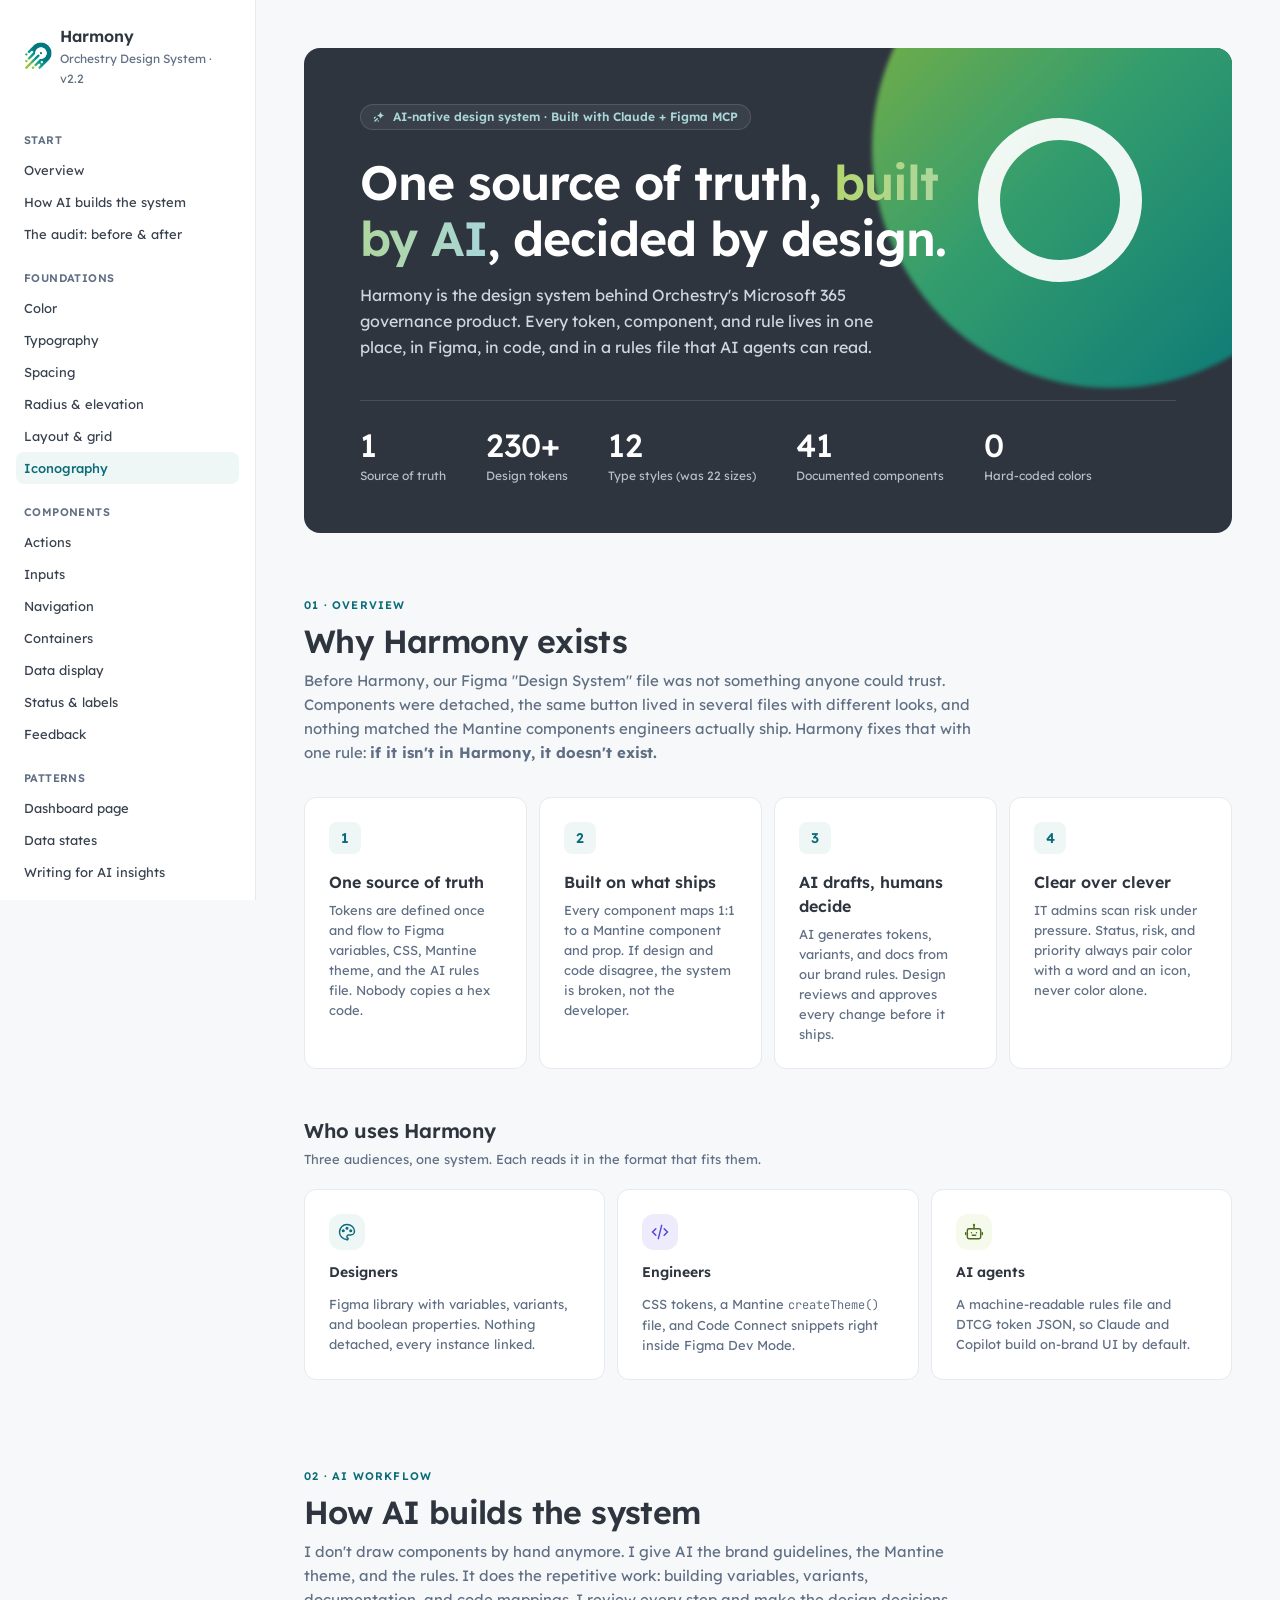
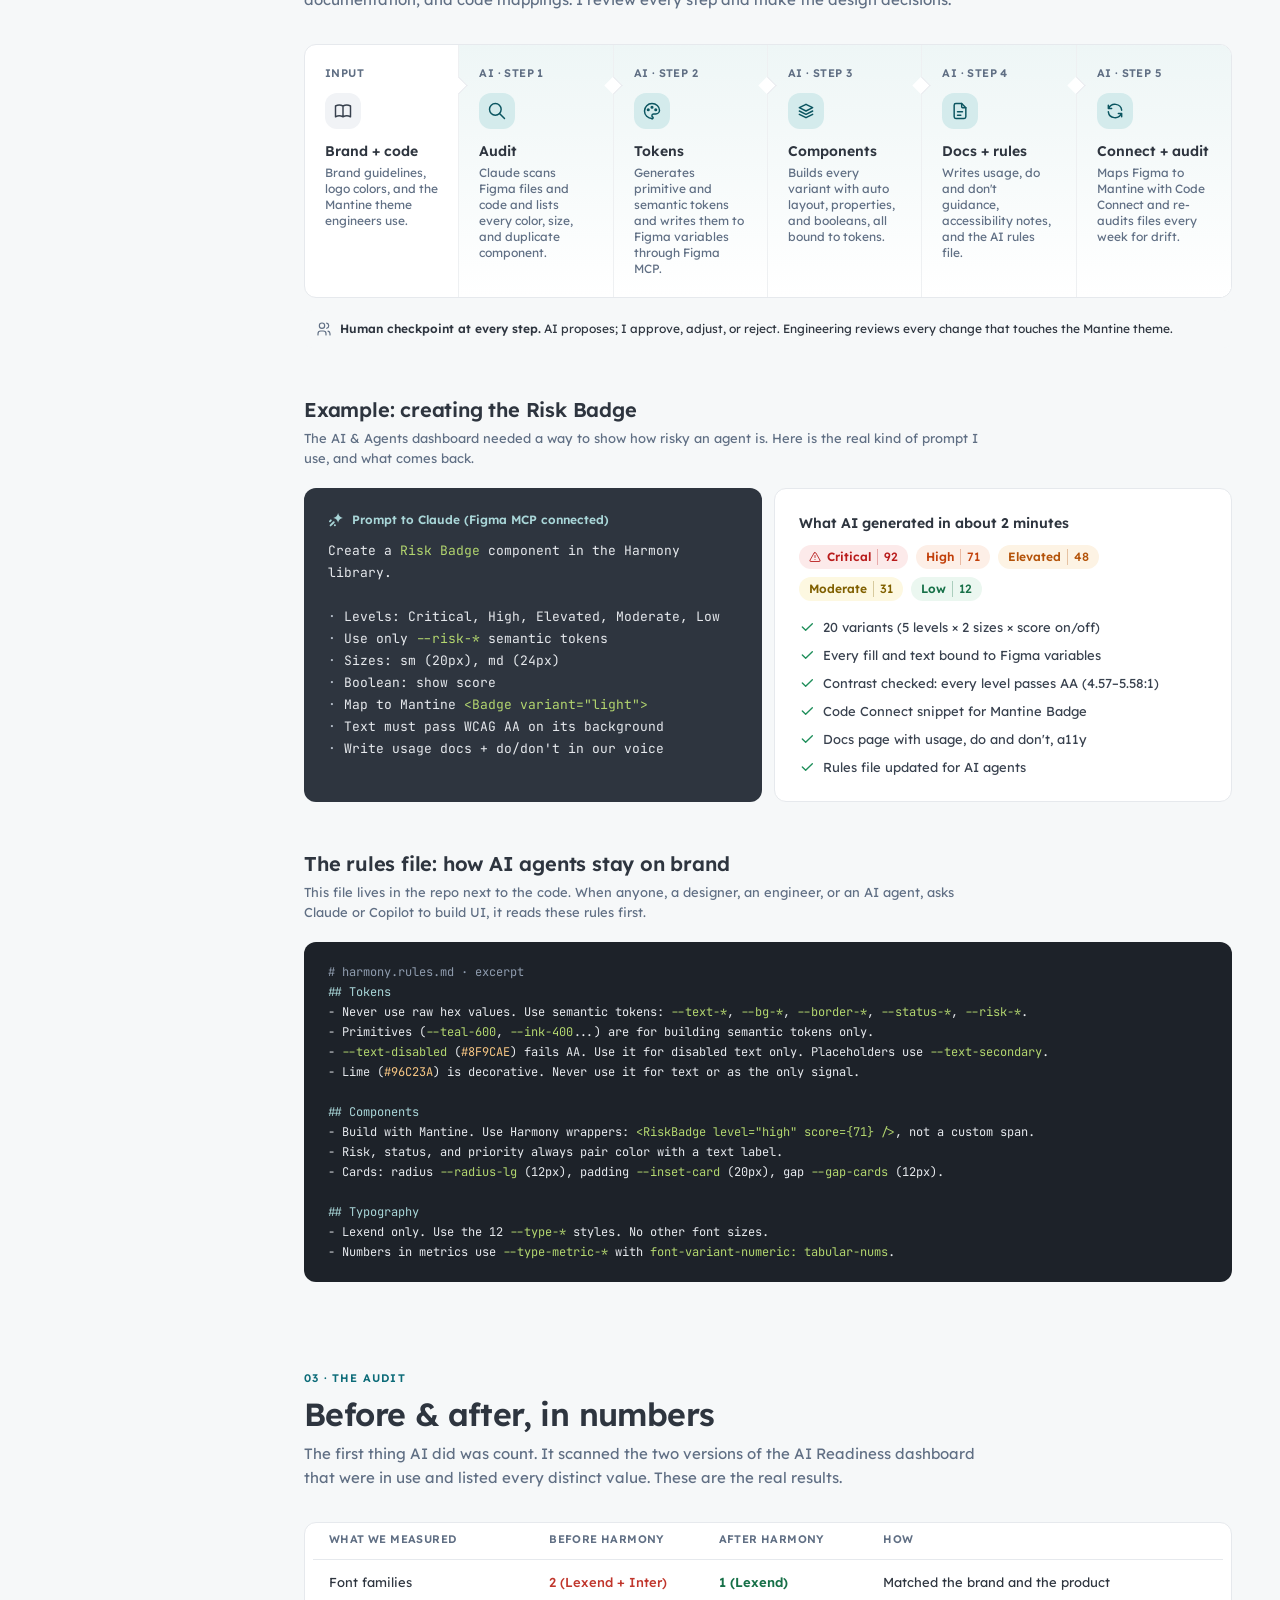
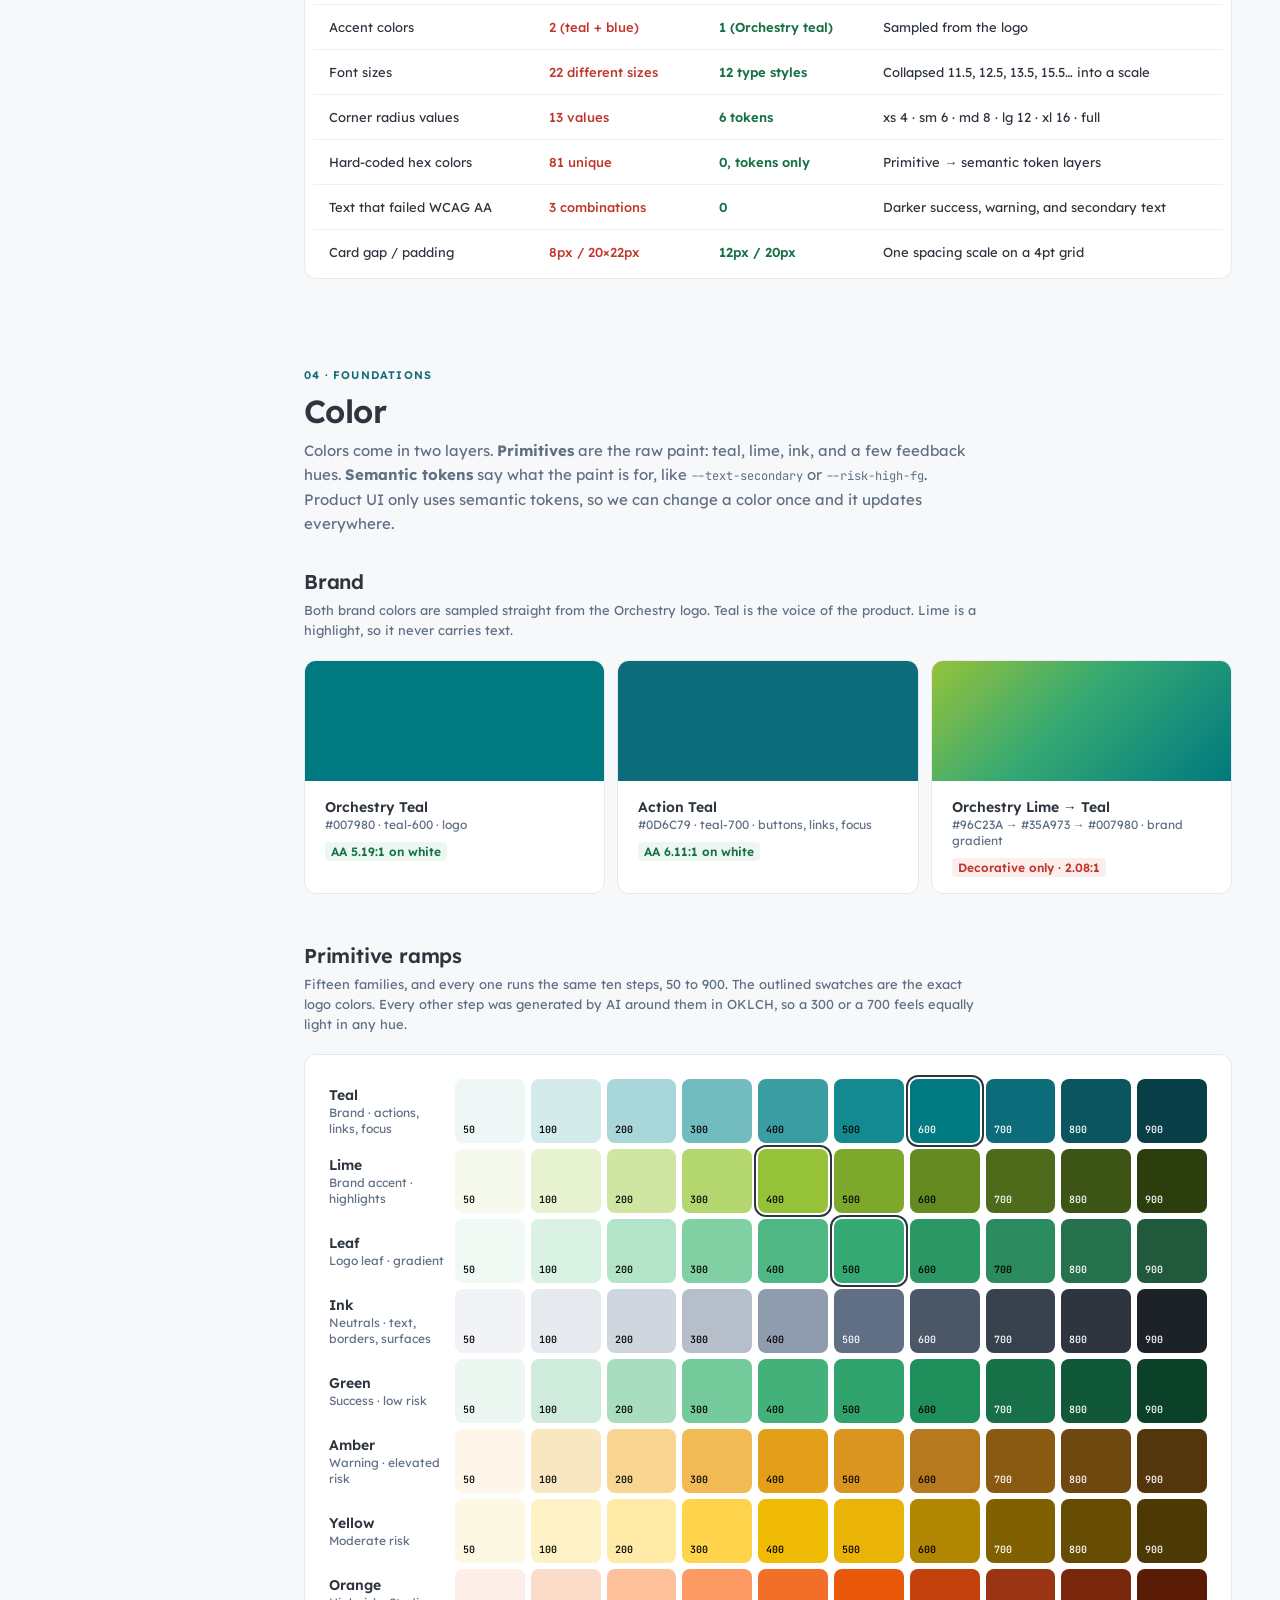
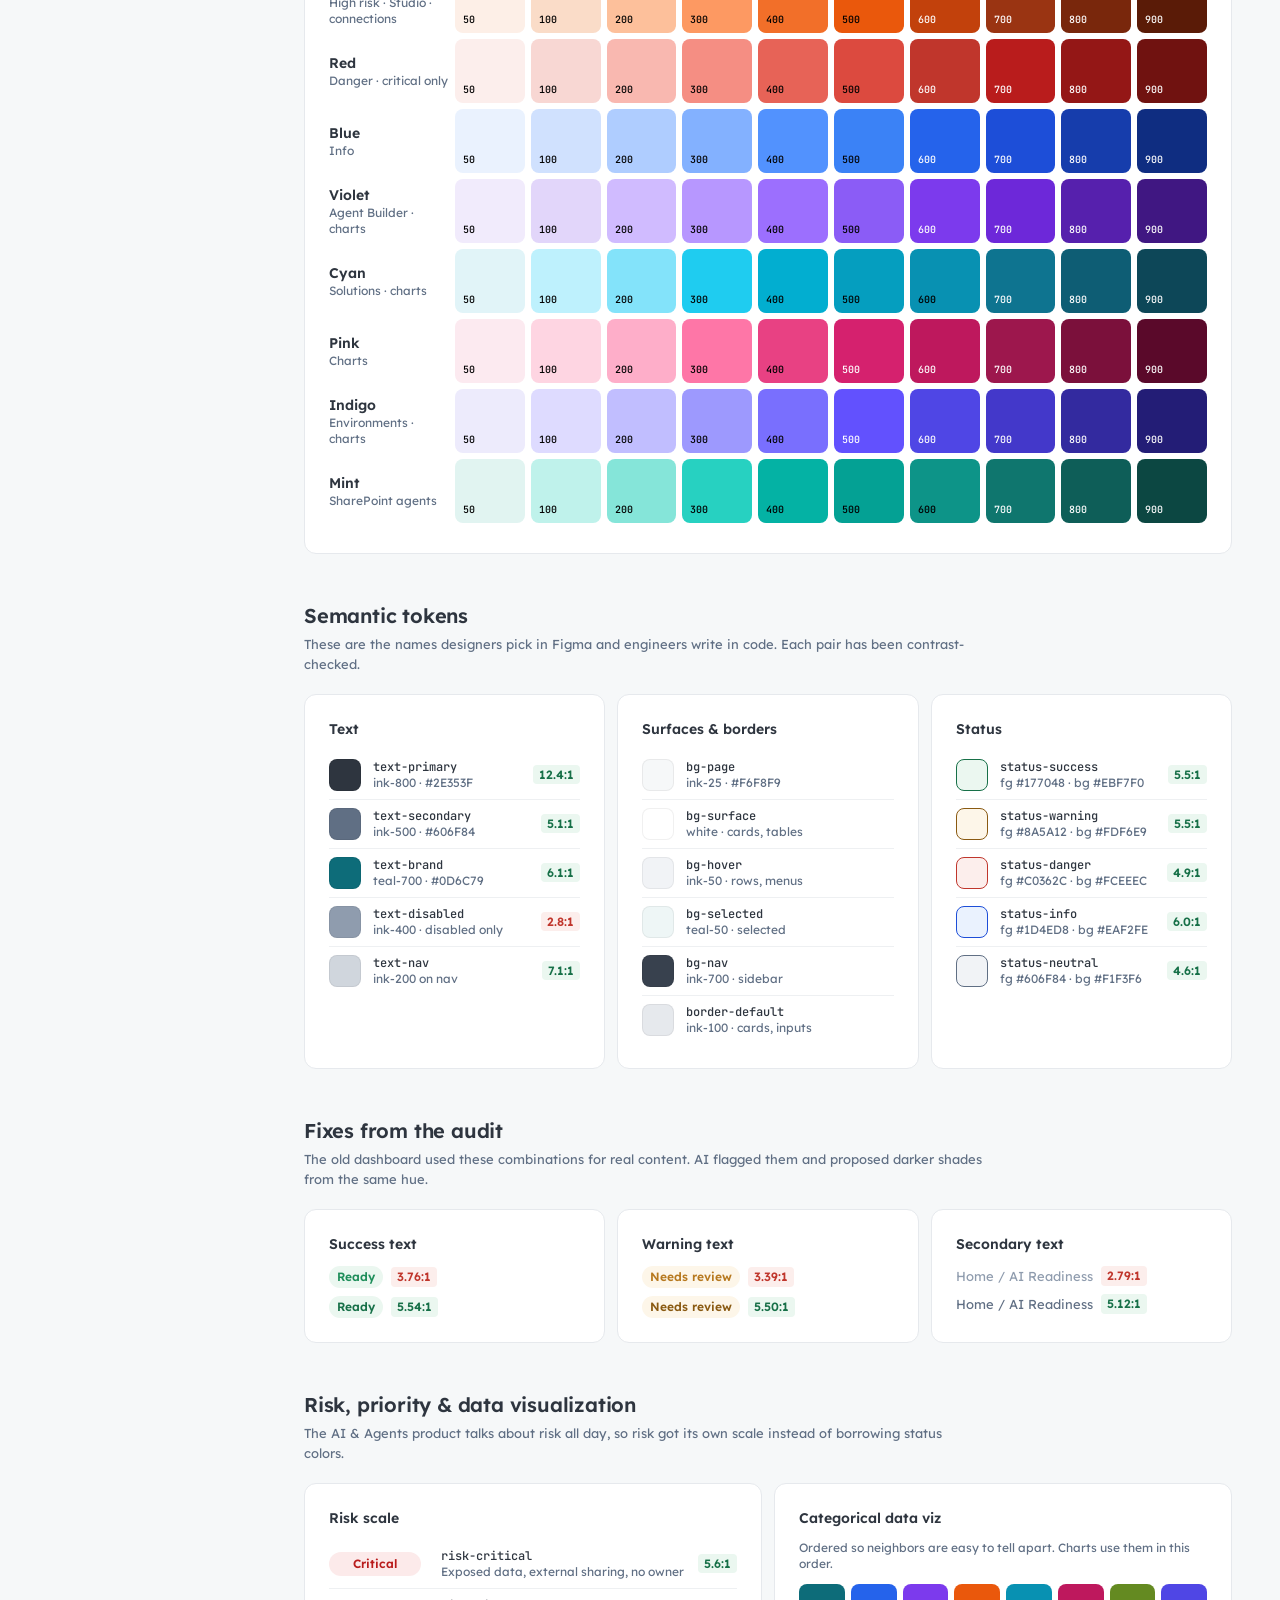
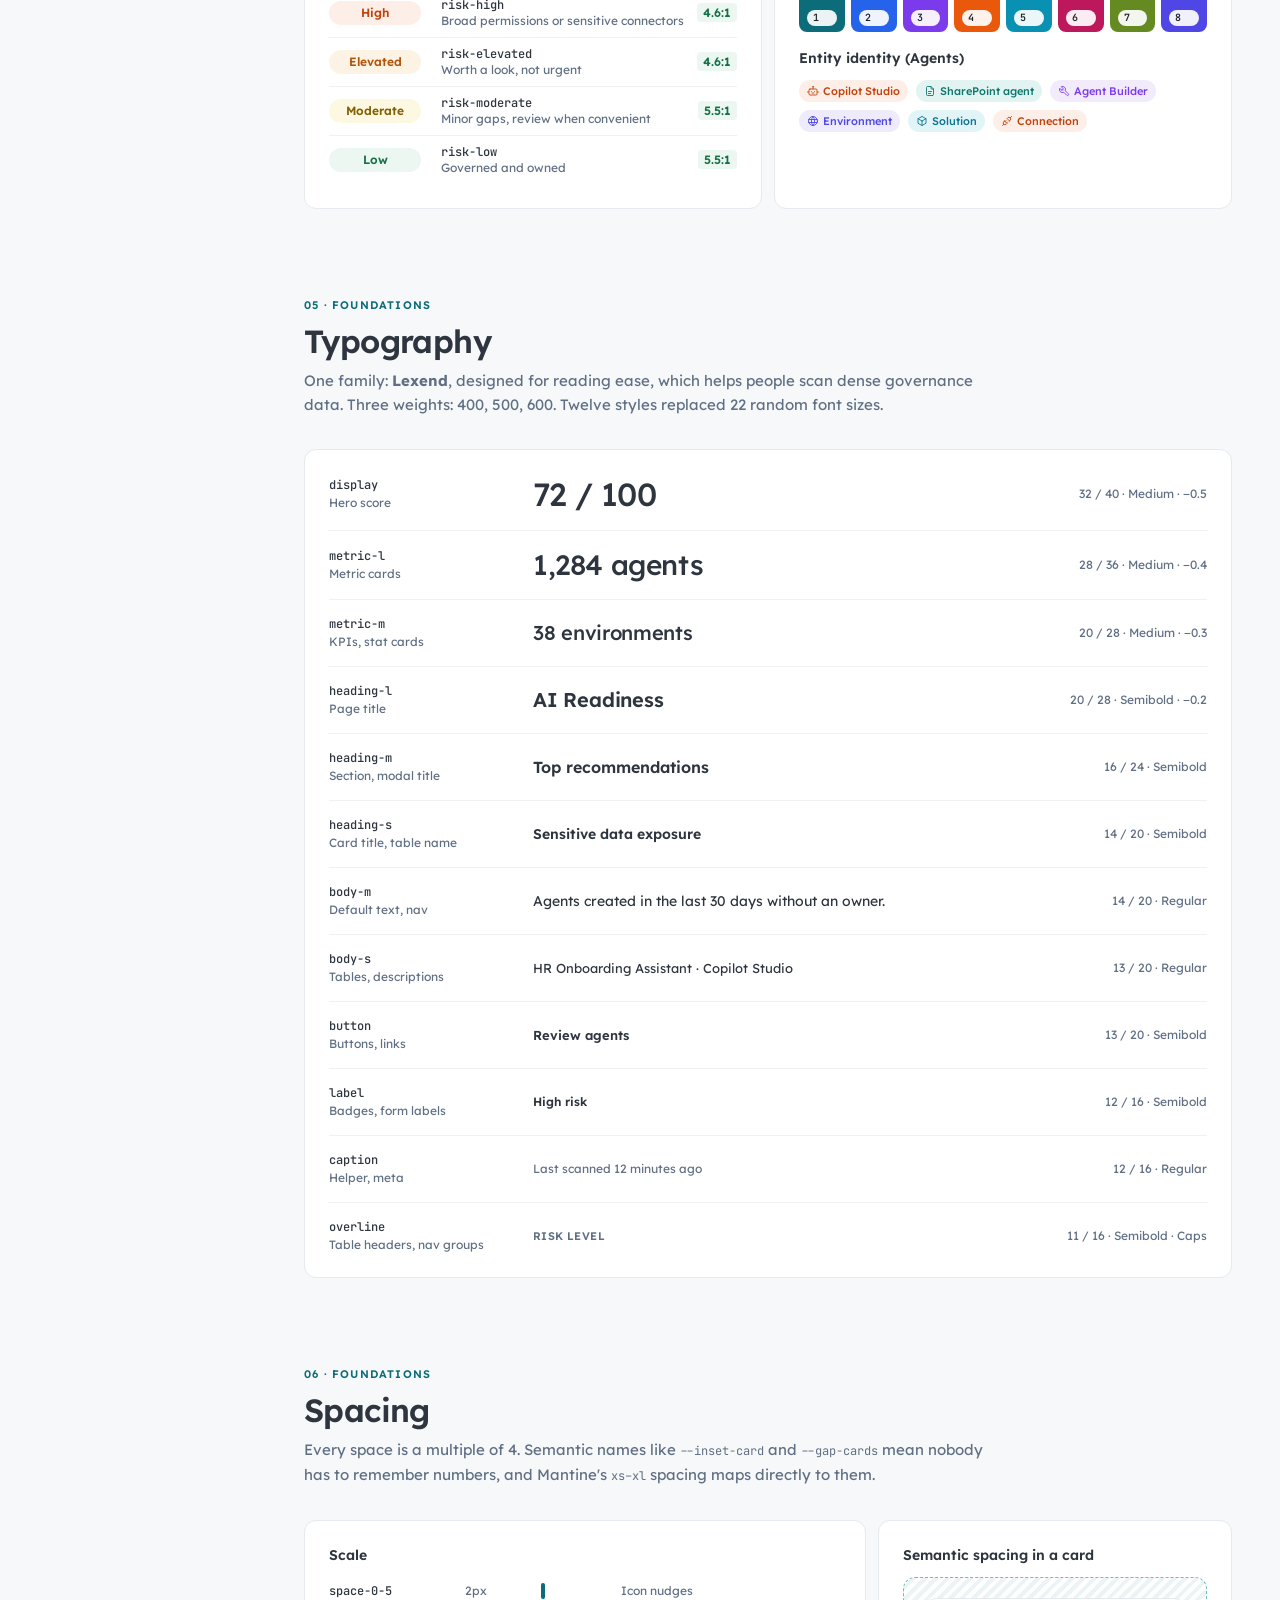
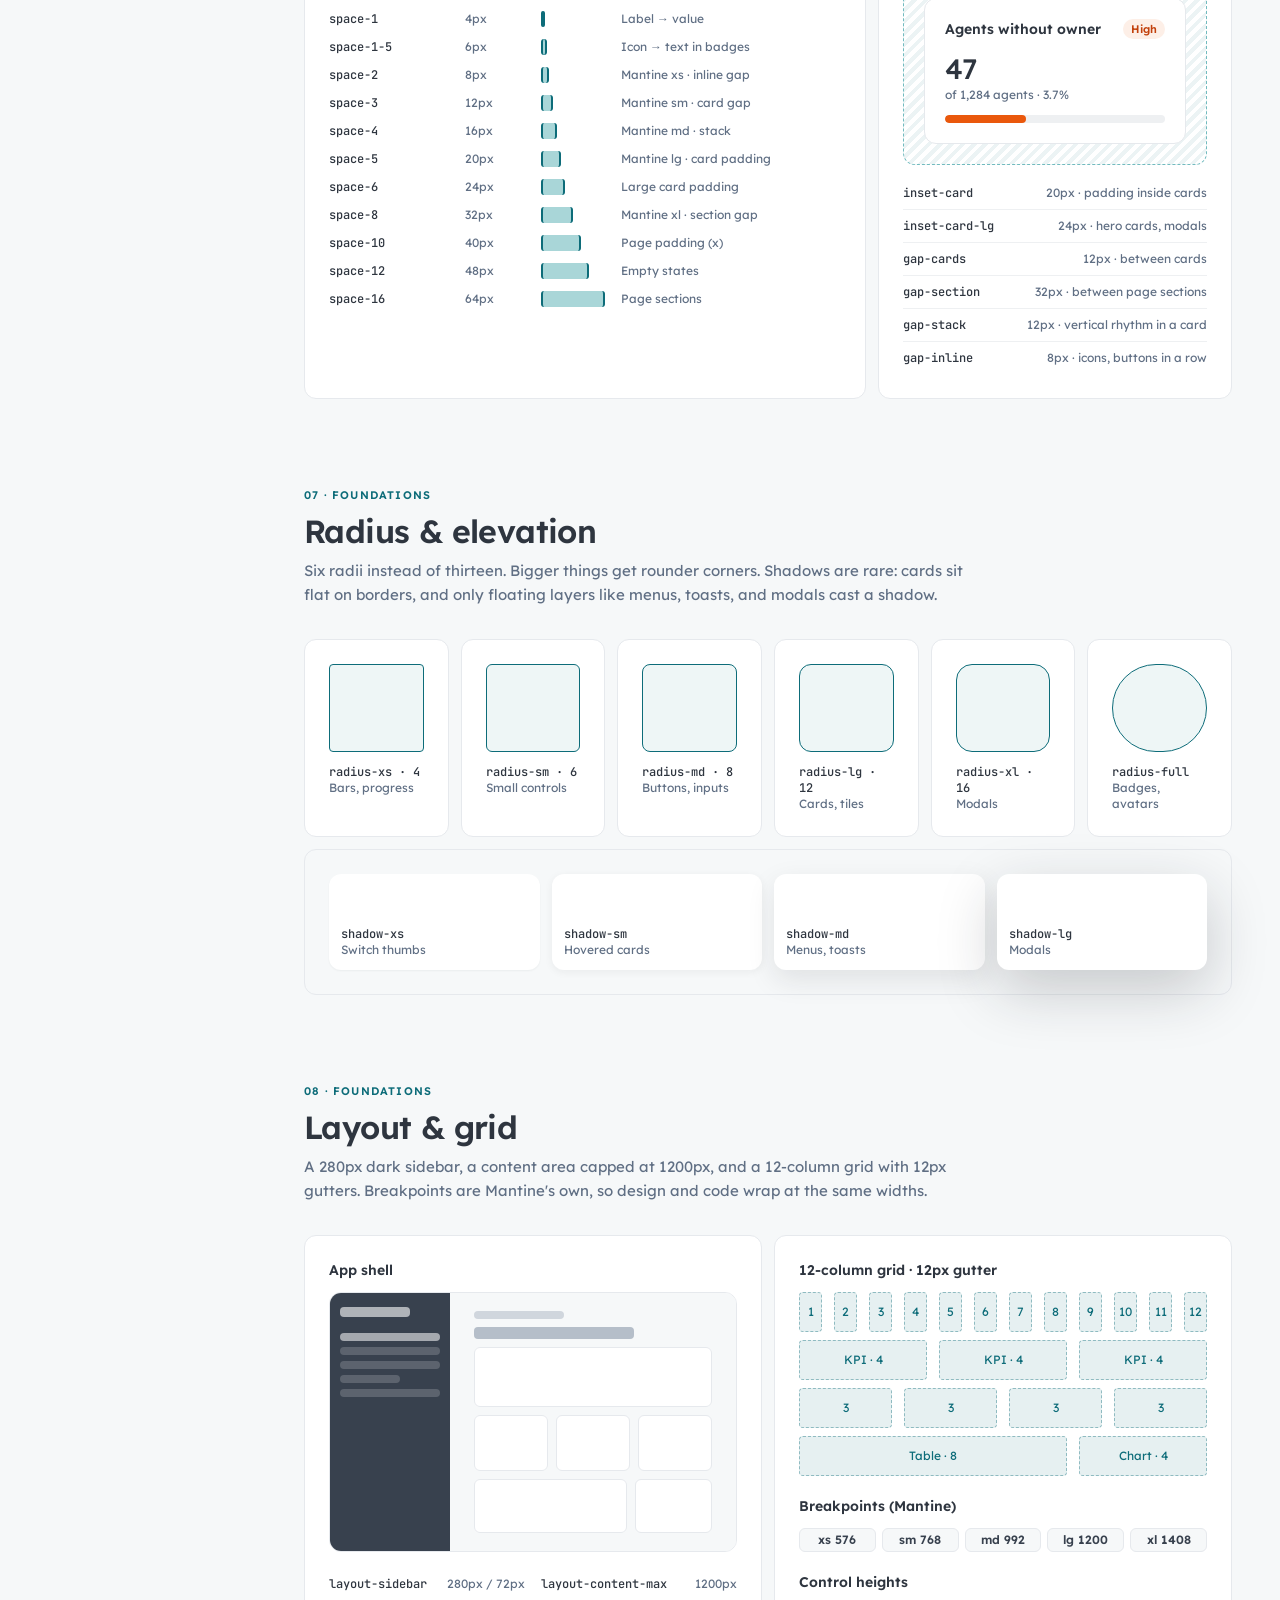
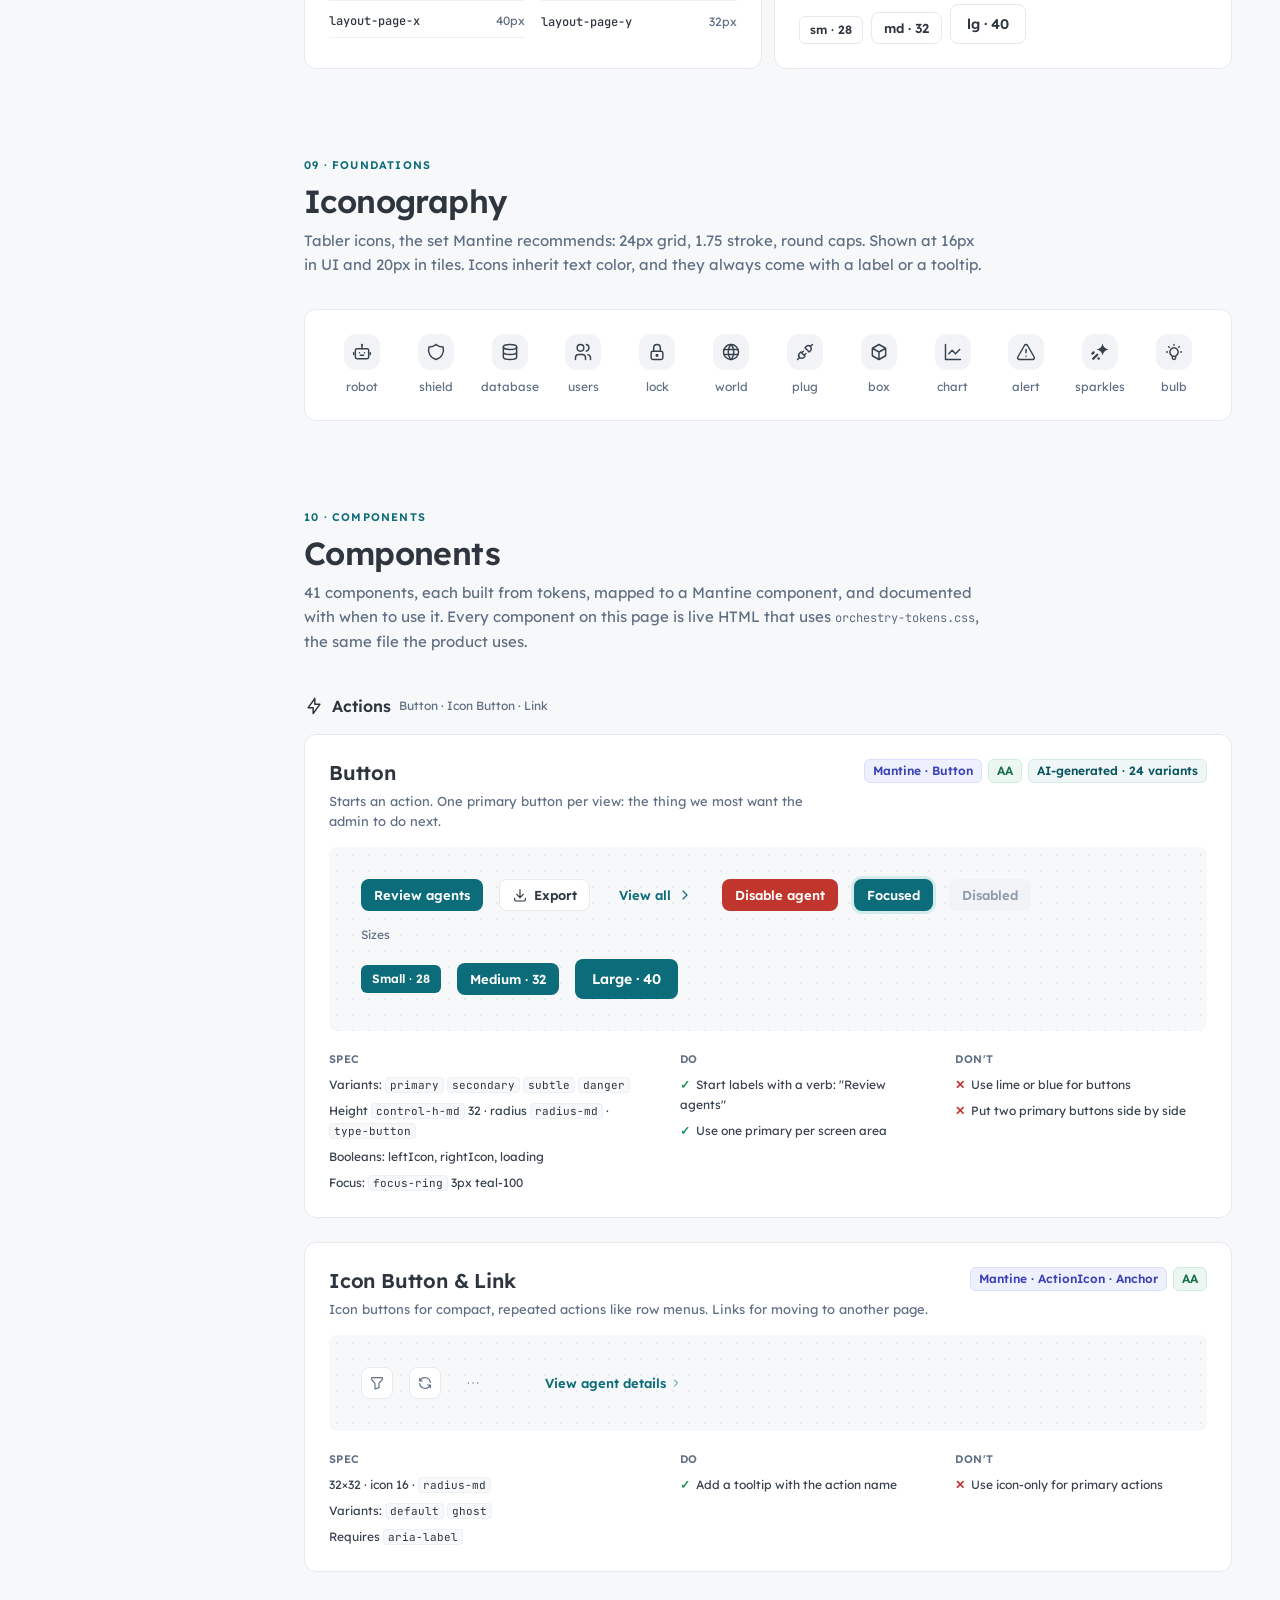
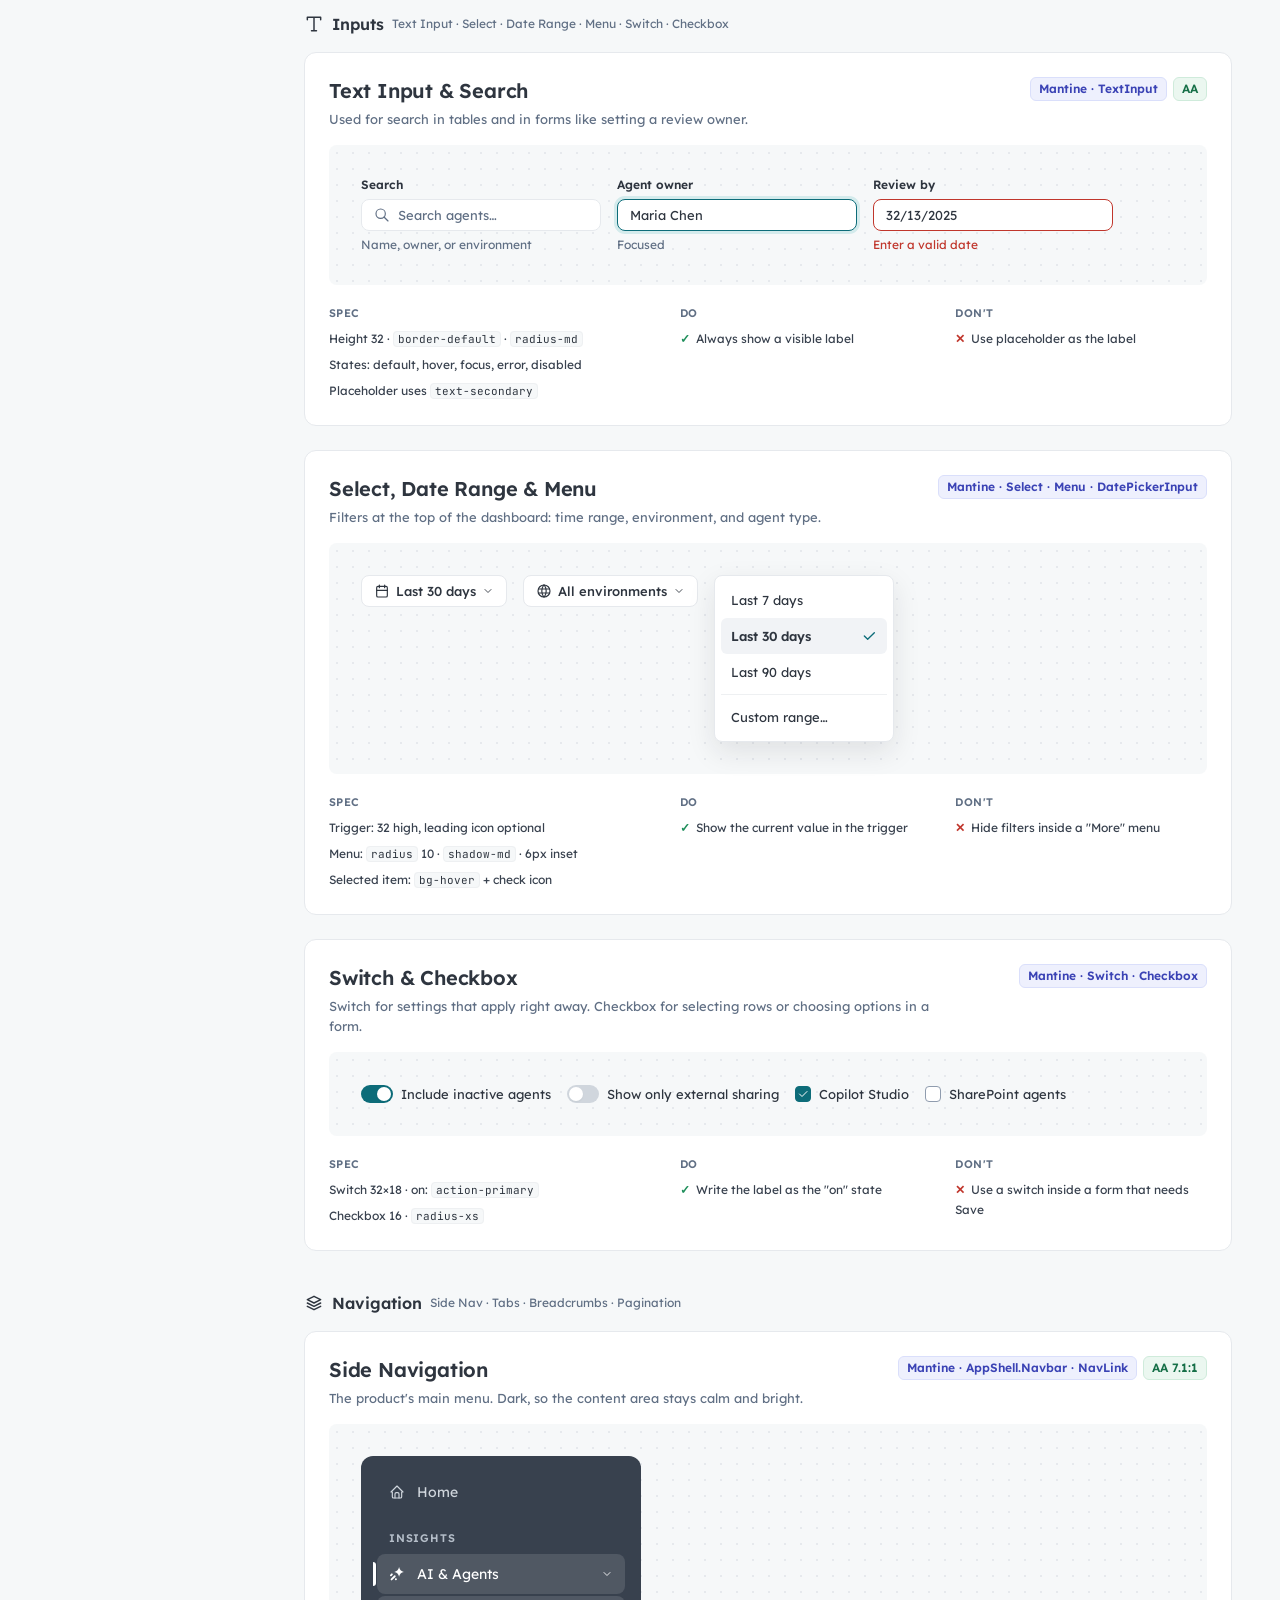
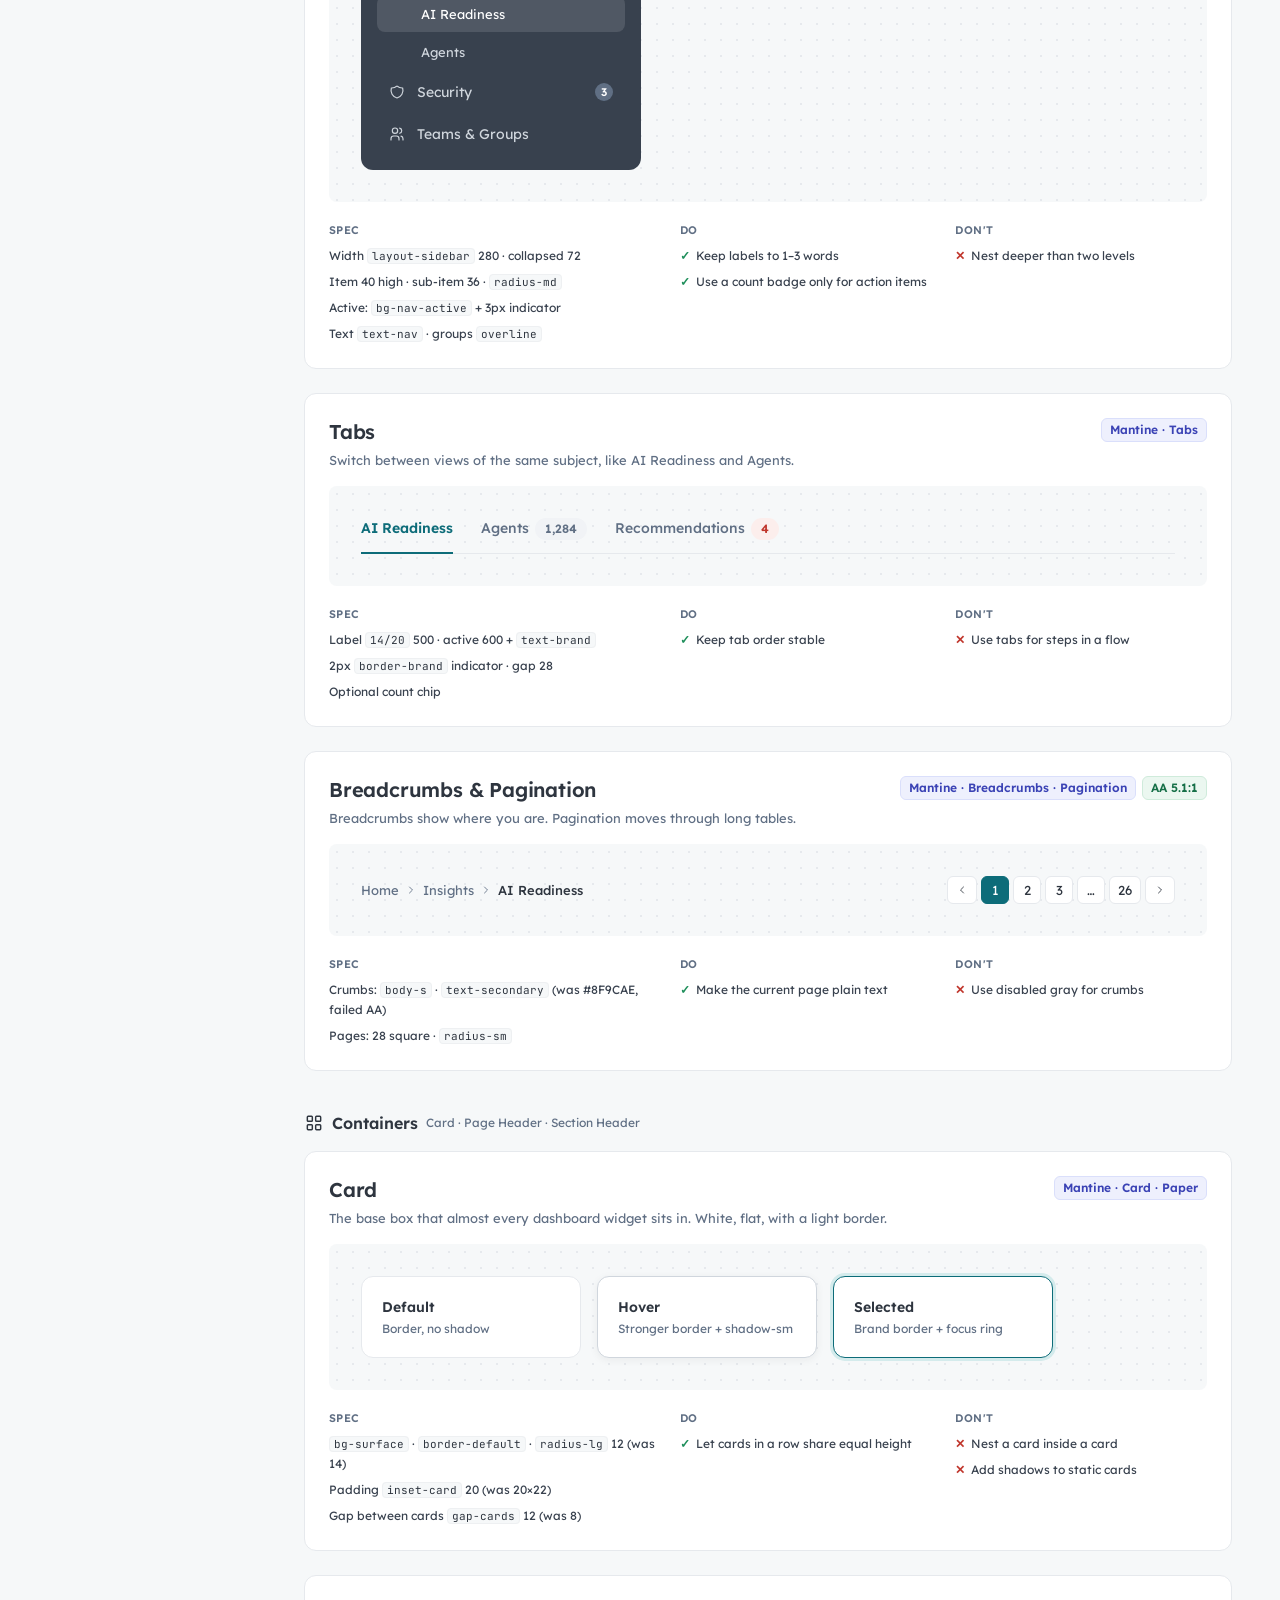
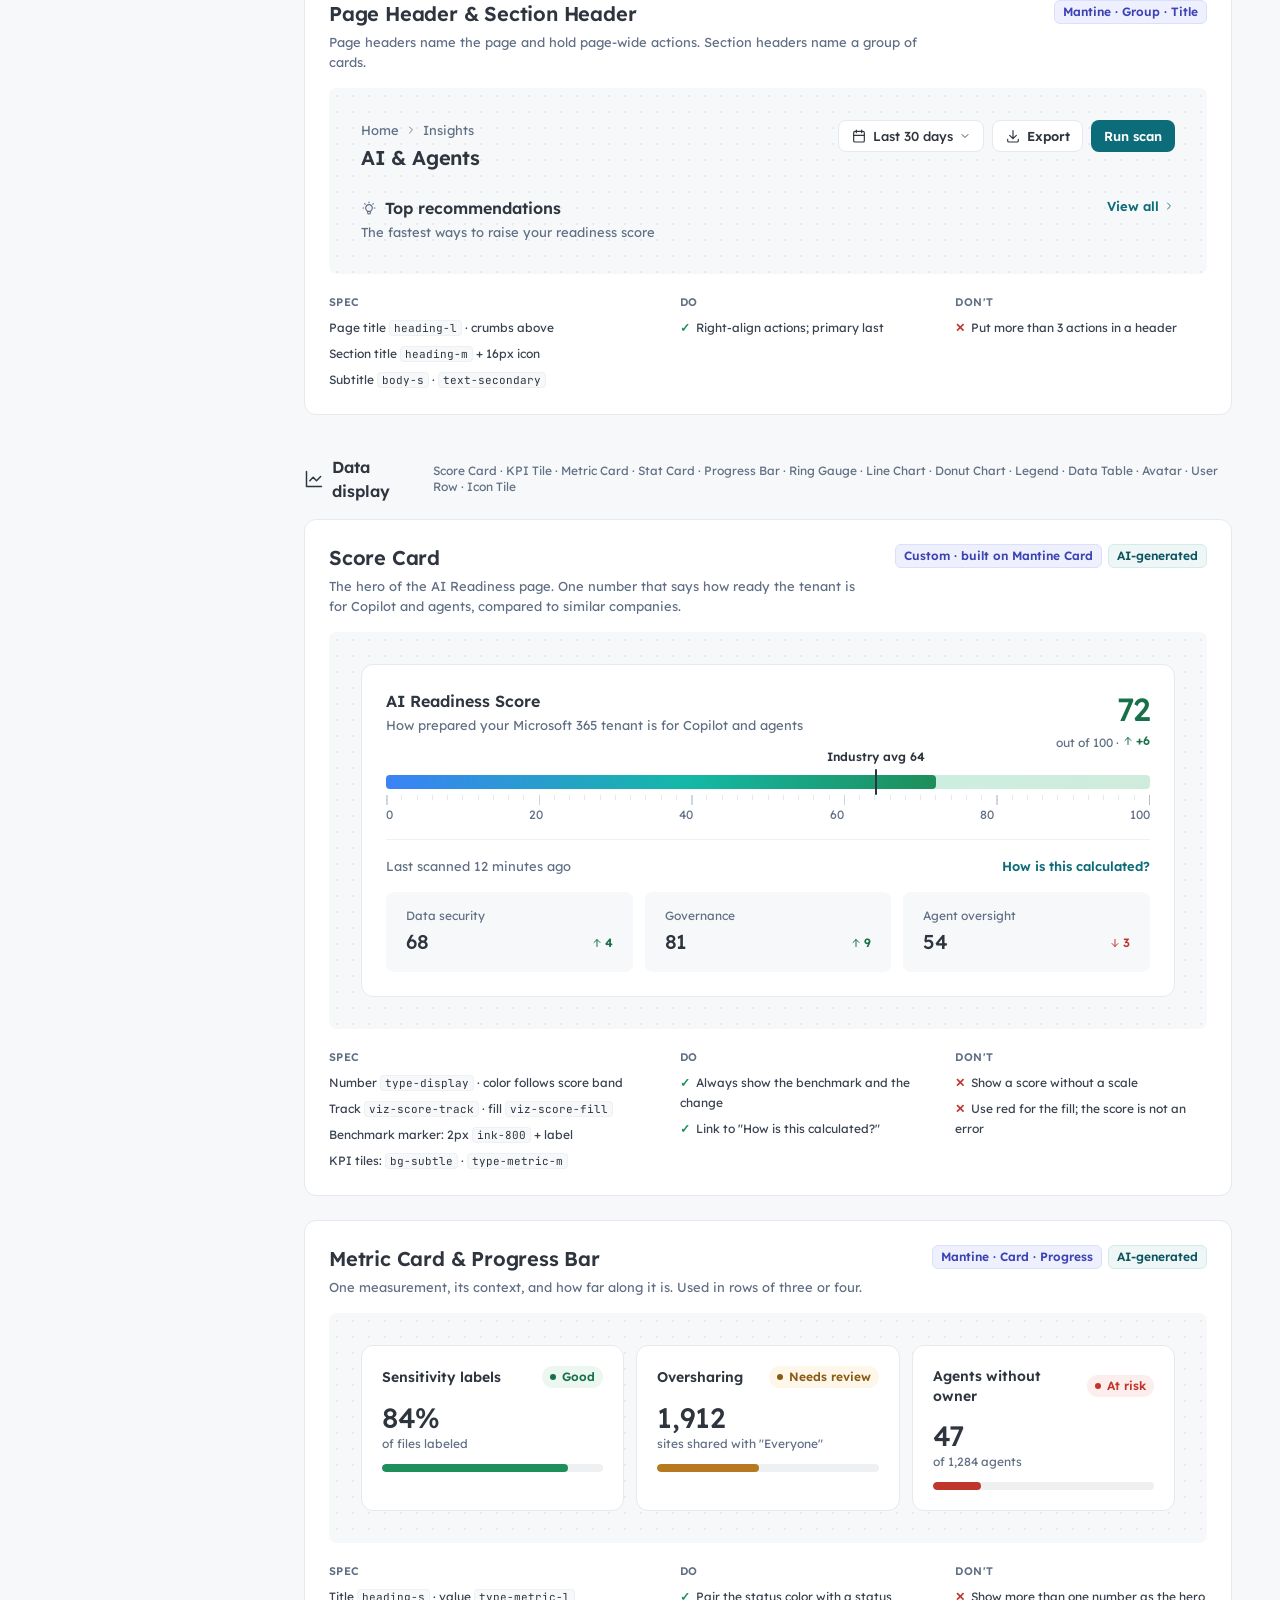
==== commit ce194d3b: "Every color family runs 50–900 (v3.0.11) Co-authored-by: Copilot App <223556219+Copilot@users.norepl" ====
--- a/docs.html
+++ b/docs.html
@@ -6,8 +6,8 @@
 <title>Harmony: Orchestry Design System</title>
 <link rel="preconnect" href="https://fonts.googleapis.com">
 <link href="https://fonts.googleapis.com/css2?family=Lexend:wght@400;500;600;700&family=JetBrains+Mono:wght@400;500&display=swap" rel="stylesheet">
-<link rel="stylesheet" href="orchestry-tokens.css?v=3.0.10">
-<link rel="stylesheet" href="harmony-components.css?v=3.0.10">
+<link rel="stylesheet" href="orchestry-tokens.css?v=3.0.11">
+<link rel="stylesheet" href="harmony-components.css?v=3.0.11">
 <style>
 /* ================= DOCS SHELL ================= */
 * { margin: 0; padding: 0; box-sizing: border-box; }
@@ -402,14 +402,38 @@
 
   <div class="sub">
     <h3>Primitive ramps</h3>
-    <p>The outlined swatches are the exact logo colors. Every other step was generated by AI around them and then tuned by eye.</p>
+    <p>Fifteen families, and every one runs the same ten steps, 50 to 900. The outlined swatches are the exact logo colors. Every other step was generated by AI around them in OKLCH, so a 300 or a 700 feels equally light in any hue.</p>
     <div class="panel">
-      <div class="ramp"><div class="ramp-name">Teal<span>Brand + action</span></div>
-        <div class="sw" style="background:#EEF6F6;color:#0B5560">50</div><div class="sw" style="background:#D4EBEC;color:#0B5560">100</div><div class="sw" style="background:#A9D6D8;color:#0B5560">200</div><div class="sw" style="background:#72BBBF;color:#083F47">300</div><div class="sw" style="background:#3A9DA2;color:#1D2229">400</div><div class="sw" style="background:#128A90;color:#000">500</div><div class="sw brand" style="background:#007980;color:#fff">600</div><div class="sw" style="background:#0D6C79;color:#fff">700</div><div class="sw" style="background:#0B5560;color:#fff">800</div><div class="sw" style="background:#083F47;color:#fff">900</div></div>
-      <div class="ramp"><div class="ramp-name">Lime<span>Highlight</span></div>
-        <div class="sw" style="background:#F5FAEC;color:#4D6B1A">50</div><div class="sw" style="background:#E7F3D0;color:#4D6B1A">100</div><div class="sw" style="background:#CFE6A3;color:#4D6B1A">200</div><div class="sw" style="background:#B3D66F;color:#1D2229">300</div><div class="sw brand" style="background:#96C23A;color:#2E353F">400</div><div class="sw" style="background:#7DA82B;color:#1D2229">500</div><div class="sw" style="background:#648A21;color:#000">600</div><div class="sw" style="background:#4D6B1A;color:#fff">700</div><div></div><div></div></div>
-      <div class="ramp"><div class="ramp-name">Ink<span>Text, borders, surfaces</span></div>
-        <div class="sw" style="background:#F6F8F9;color:#606F84;border:1px solid #E6E9ED">25</div><div class="sw" style="background:#F1F3F6;color:#606F84">50</div><div class="sw" style="background:#E6E9ED;color:#1D2229">100</div><div class="sw" style="background:#D0D6DD;color:#38414E">200</div><div class="sw" style="background:#B5BEC9;color:#2E353F">300</div><div class="sw" style="background:#8F9CAE;color:#1D2229">400</div><div class="sw" style="background:#606F84;color:#fff">500</div><div class="sw" style="background:#4B5666;color:#fff">600</div><div class="sw" style="background:#38414E;color:#fff">700</div><div class="sw" style="background:#2E353F;color:#fff">800</div></div>
+      <div class="ramp"><div class="ramp-name">Teal<span>Brand · actions, links, focus</span></div>
+        <div class="sw" style="background:#EEF6F6;color:#000">50</div><div class="sw" style="background:#D4EBEC;color:#000">100</div><div class="sw" style="background:#A9D6D8;color:#000">200</div><div class="sw" style="background:#72BBBF;color:#000">300</div><div class="sw" style="background:#3A9DA2;color:#000">400</div><div class="sw" style="background:#128A90;color:#000">500</div><div class="sw brand" style="background:#007980;color:#fff">600</div><div class="sw" style="background:#0D6C79;color:#fff">700</div><div class="sw" style="background:#0B5560;color:#fff">800</div><div class="sw" style="background:#083F47;color:#fff">900</div></div>
+      <div class="ramp"><div class="ramp-name">Lime<span>Brand accent · highlights</span></div>
+        <div class="sw" style="background:#F5FAEC;color:#000">50</div><div class="sw" style="background:#E7F3D0;color:#000">100</div><div class="sw" style="background:#CFE6A3;color:#000">200</div><div class="sw" style="background:#B3D66F;color:#000">300</div><div class="sw brand" style="background:#96C23A;color:#000">400</div><div class="sw" style="background:#7DA82B;color:#000">500</div><div class="sw" style="background:#648A21;color:#000">600</div><div class="sw" style="background:#4D6B1A;color:#fff">700</div><div class="sw" style="background:#3C5414;color:#fff">800</div><div class="sw" style="background:#2C3E0E;color:#fff">900</div></div>
+      <div class="ramp"><div class="ramp-name">Leaf<span>Logo leaf · gradient</span></div>
+        <div class="sw" style="background:#F1F9F4;color:#000">50</div><div class="sw" style="background:#D9F2E3;color:#000">100</div><div class="sw" style="background:#B3E4C7;color:#000">200</div><div class="sw" style="background:#80D0A4;color:#000">300</div><div class="sw" style="background:#4EB783;color:#000">400</div><div class="sw brand" style="background:#35A973;color:#000">500</div><div class="sw" style="background:#2A9765;color:#000">600</div><div class="sw" style="background:#2B8A5E;color:#000">700</div><div class="sw" style="background:#26714D;color:#fff">800</div><div class="sw" style="background:#21593D;color:#fff">900</div></div>
+      <div class="ramp"><div class="ramp-name">Ink<span>Neutrals · text, borders, surfaces</span></div>
+        <div class="sw" style="background:#F1F3F6;color:#000">50</div><div class="sw" style="background:#E6E9ED;color:#000">100</div><div class="sw" style="background:#D0D6DD;color:#000">200</div><div class="sw" style="background:#B5BEC9;color:#000">300</div><div class="sw" style="background:#8F9CAE;color:#000">400</div><div class="sw" style="background:#606F84;color:#fff">500</div><div class="sw" style="background:#4B5666;color:#fff">600</div><div class="sw" style="background:#38414E;color:#fff">700</div><div class="sw" style="background:#2E353F;color:#fff">800</div><div class="sw" style="background:#1D2229;color:#fff">900</div></div>
+      <div class="ramp"><div class="ramp-name">Green<span>Success · low risk</span></div>
+        <div class="sw" style="background:#EBF7F0;color:#000">50</div><div class="sw" style="background:#CFEBDB;color:#000">100</div><div class="sw" style="background:#A8DEBF;color:#000">200</div><div class="sw" style="background:#75CA9C;color:#000">300</div><div class="sw" style="background:#44B17B;color:#000">400</div><div class="sw" style="background:#2FA36B;color:#000">500</div><div class="sw" style="background:#1E8E5A;color:#000">600</div><div class="sw" style="background:#177048;color:#fff">700</div><div class="sw" style="background:#115838;color:#fff">800</div><div class="sw" style="background:#0C4129;color:#fff">900</div></div>
+      <div class="ramp"><div class="ramp-name">Amber<span>Warning · elevated risk</span></div>
+        <div class="sw" style="background:#FDF6E9;color:#000">50</div><div class="sw" style="background:#F9E7C2;color:#000">100</div><div class="sw" style="background:#F9D592;color:#000">200</div><div class="sw" style="background:#F2BA54;color:#000">300</div><div class="sw" style="background:#E39F19;color:#000">400</div><div class="sw" style="background:#D9951F;color:#000">500</div><div class="sw" style="background:#B7791F;color:#000">600</div><div class="sw" style="background:#8A5A12;color:#fff">700</div><div class="sw" style="background:#6E480F;color:#fff">800</div><div class="sw" style="background:#53360C;color:#fff">900</div></div>
+      <div class="ramp"><div class="ramp-name">Yellow<span>Moderate risk</span></div>
+        <div class="sw" style="background:#FDF8E1;color:#000">50</div><div class="sw" style="background:#FDF1C5;color:#000">100</div><div class="sw" style="background:#FFEAA7;color:#000">200</div><div class="sw" style="background:#FFD34C;color:#000">300</div><div class="sw" style="background:#F0BB05;color:#000">400</div><div class="sw" style="background:#EAB308;color:#000">500</div><div class="sw" style="background:#B18602;color:#000">600</div><div class="sw" style="background:#806000;color:#fff">700</div><div class="sw" style="background:#664C03;color:#fff">800</div><div class="sw" style="background:#4D3905;color:#fff">900</div></div>
+      <div class="ramp"><div class="ramp-name">Orange<span>High risk · Studio · connections</span></div>
+        <div class="sw" style="background:#FDEFE7;color:#000">50</div><div class="sw" style="background:#FADCC8;color:#000">100</div><div class="sw" style="background:#FDC09B;color:#000">200</div><div class="sw" style="background:#FD9962;color:#000">300</div><div class="sw" style="background:#F26F29;color:#000">400</div><div class="sw" style="background:#EA580C;color:#000">500</div><div class="sw" style="background:#C2410C;color:#fff">600</div><div class="sw" style="background:#9A3412;color:#fff">700</div><div class="sw" style="background:#79270C;color:#fff">800</div><div class="sw" style="background:#5A1B07;color:#fff">900</div></div>
+      <div class="ramp"><div class="ramp-name">Red<span>Danger · critical only</span></div>
+        <div class="sw" style="background:#FCEEEC;color:#000">50</div><div class="sw" style="background:#F8D7D3;color:#000">100</div><div class="sw" style="background:#F9B8B0;color:#000">200</div><div class="sw" style="background:#F58E83;color:#000">300</div><div class="sw" style="background:#E76357;color:#000">400</div><div class="sw" style="background:#DC4A3F;color:#000">500</div><div class="sw" style="background:#C0362C;color:#fff">600</div><div class="sw" style="background:#B91C1C;color:#fff">700</div><div class="sw" style="background:#941716;color:#fff">800</div><div class="sw" style="background:#701210;color:#fff">900</div></div>
+      <div class="ramp"><div class="ramp-name">Blue<span>Info</span></div>
+        <div class="sw" style="background:#EAF2FE;color:#000">50</div><div class="sw" style="background:#D0E1FE;color:#000">100</div><div class="sw" style="background:#AFCDFF;color:#000">200</div><div class="sw" style="background:#83B1FF;color:#000">300</div><div class="sw" style="background:#5292FE;color:#000">400</div><div class="sw" style="background:#3B82F6;color:#000">500</div><div class="sw" style="background:#2563EB;color:#fff">600</div><div class="sw" style="background:#1D4ED8;color:#fff">700</div><div class="sw" style="background:#163DAC;color:#fff">800</div><div class="sw" style="background:#0F2D81;color:#fff">900</div></div>
+      <div class="ramp"><div class="ramp-name">Violet<span>Agent Builder · charts</span></div>
+        <div class="sw" style="background:#F1EBFC;color:#000">50</div><div class="sw" style="background:#E2D6FA;color:#000">100</div><div class="sw" style="background:#D0BBFF;color:#000">200</div><div class="sw" style="background:#B797FF;color:#000">300</div><div class="sw" style="background:#9C6FFE;color:#000">400</div><div class="sw" style="background:#8B5CF6;color:#000">500</div><div class="sw" style="background:#7C3AED;color:#fff">600</div><div class="sw" style="background:#6D28D9;color:#fff">700</div><div class="sw" style="background:#5620AD;color:#fff">800</div><div class="sw" style="background:#401782;color:#fff">900</div></div>
+      <div class="ramp"><div class="ramp-name">Cyan<span>Solutions · charts</span></div>
+        <div class="sw" style="background:#E1F4F8;color:#000">50</div><div class="sw" style="background:#BEF1FD;color:#000">100</div><div class="sw" style="background:#83E3FA;color:#000">200</div><div class="sw" style="background:#1FCCF0;color:#000">300</div><div class="sw" style="background:#02AED0;color:#000">400</div><div class="sw" style="background:#059EBF;color:#000">500</div><div class="sw" style="background:#0891B2;color:#000">600</div><div class="sw" style="background:#0E7490;color:#fff">700</div><div class="sw" style="background:#0E5D74;color:#fff">800</div><div class="sw" style="background:#0D4758;color:#fff">900</div></div>
+      <div class="ramp"><div class="ramp-name">Pink<span>Charts</span></div>
+        <div class="sw" style="background:#FCEAF0;color:#000">50</div><div class="sw" style="background:#FED5E2;color:#000">100</div><div class="sw" style="background:#FEAEC9;color:#000">200</div><div class="sw" style="background:#FE76A7;color:#000">300</div><div class="sw" style="background:#E84183;color:#000">400</div><div class="sw" style="background:#D5216E;color:#fff">500</div><div class="sw" style="background:#BE185D;color:#fff">600</div><div class="sw" style="background:#9D174D;color:#fff">700</div><div class="sw" style="background:#7B103B;color:#fff">800</div><div class="sw" style="background:#5A092A;color:#fff">900</div></div>
+      <div class="ramp"><div class="ramp-name">Indigo<span>Environments · charts</span></div>
+        <div class="sw" style="background:#EDEBFC;color:#000">50</div><div class="sw" style="background:#DEDBFF;color:#000">100</div><div class="sw" style="background:#C1BEFF;color:#000">200</div><div class="sw" style="background:#9D99FE;color:#000">300</div><div class="sw" style="background:#796FFE;color:#000">400</div><div class="sw" style="background:#6251FE;color:#fff">500</div><div class="sw" style="background:#4F46E5;color:#fff">600</div><div class="sw" style="background:#4338CA;color:#fff">700</div><div class="sw" style="background:#332A9F;color:#fff">800</div><div class="sw" style="background:#231D76;color:#fff">900</div></div>
+      <div class="ramp"><div class="ramp-name">Mint<span>SharePoint agents</span></div>
+        <div class="sw" style="background:#E1F4F1;color:#000">50</div><div class="sw" style="background:#BFF2EB;color:#000">100</div><div class="sw" style="background:#85E5D9;color:#000">200</div><div class="sw" style="background:#27D1C1;color:#000">300</div><div class="sw" style="background:#04B2A4;color:#000">400</div><div class="sw" style="background:#04A194;color:#000">500</div><div class="sw" style="background:#0D9488;color:#000">600</div><div class="sw" style="background:#0F766E;color:#fff">700</div><div class="sw" style="background:#0E5E58;color:#fff">800</div><div class="sw" style="background:#0C4742;color:#fff">900</div></div>
     </div>
   </div>
 
@@ -1139,6 +1163,7 @@
   <div class="sub" id="changelog">
     <h3>Changelog</h3>
     <div class="panel" style="padding:8px 24px">
+      <div class="log"><span class="d">v3.1.0</span><span class="meta-chip" style="justify-self:start">Minor</span><span>Every color family now runs the same ten steps, 50 to 900. 76 new shades generated in OKLCH around the existing ones; no existing value changed.</span></div>
       <div class="log"><span class="d">v3.0.1</span><span class="meta-chip" style="justify-self:start">Patch</span><span>AA pass in both themes. Placeholders moved to <code>text-secondary</code>. Darker danger fill and lighter critical text in dark. Connection and solution text darkened in light. Viz avatars get a 25% shade so white initials pass.</span></div>
       <div class="log"><span class="d">v2.2.0</span><span class="meta-chip" style="justify-self:start">Minor</span><span>Added Partial Data state and Skeleton for slow tenant scans. Weekly drift audit turned on.</span></div>
       <div class="log"><span class="d">v2.1.0</span><span class="meta-chip" style="justify-self:start">Minor</span><span>Added Risk Badge, Priority Indicator, Insight Tag, and agent entity colors for the AI &amp; Agents dashboard.</span></div>
--- a/orchestry-tokens.css
+++ b/orchestry-tokens.css
@@ -28,8 +28,20 @@
   --lime-500: #7DA82B;
   --lime-600: #648A21;
   --lime-700: #4D6B1A;
-
+  --lime-800: #3C5414;
+  --lime-900: #2C3E0E;
+
+  /* Leaf: logo mid-tone. leaf-500 is the brand-gradient stop */
+  --leaf-50:  #F1F9F4;
+  --leaf-100: #D9F2E3;
+  --leaf-200: #B3E4C7;
+  --leaf-300: #80D0A4;
+  --leaf-400: #4EB783;
   --leaf-500: #35A973; /* Logo mid-tone, used only in the brand gradient */
+  --leaf-600: #2A9765;
+  --leaf-700: #2B8A5E;
+  --leaf-800: #26714D;
+  --leaf-900: #21593D;
 
   /* Ink: cool neutral */
   --ink-0:   #FFFFFF;
@@ -46,18 +58,18 @@
   --ink-800: #2E353F;
   --ink-900: #1D2229;
 
-  /* Feedback hues */
-  --green-50:  #EBF7F0;  --green-100: #CFEBDB;  --green-500: #2FA36B;  --green-600: #1E8E5A;  --green-700: #177048;
-  --amber-50:  #FDF6E9;  --amber-100: #F9E7C2;  --amber-500: #D9951F;  --amber-600: #B7791F;  --amber-700: #8A5A12;
-  --yellow-50: #FDF8E1;  --yellow-500: #EAB308; --yellow-700: #806000;
-  --orange-50: #FDEFE7;  --orange-100: #FADCC8; --orange-500: #EA580C; --orange-600: #C2410C; --orange-700: #9A3412;
-  --red-50:    #FCEEEC;  --red-100: #F8D7D3;    --red-500: #DC4A3F;    --red-600: #C0362C;    --red-700: #B91C1C;
-  --blue-50:   #EAF2FE;  --blue-100: #D0E1FE;   --blue-500: #3B82F6;   --blue-600: #2563EB;   --blue-700: #1D4ED8;
-  --violet-50: #F1EBFC;  --violet-100: #E2D6FA; --violet-500: #8B5CF6; --violet-600: #7C3AED; --violet-700: #6D28D9;
-  --cyan-50:   #E1F4F8;  --cyan-600: #0891B2;   --cyan-700: #0E7490;
-  --pink-50:   #FCEAF0;  --pink-600: #BE185D;   --pink-700: #9D174D;
-  --indigo-50: #EDEBFC;  --indigo-600: #4F46E5; --indigo-700: #4338CA;
-  --mint-50:   #E1F4F1;  --mint-600: #0D9488;   --mint-700: #0F766E;
+  /* Feedback and category hues: every family runs 50–900 */
+  --green-50: #EBF7F0;  --green-100: #CFEBDB;  --green-200: #A8DEBF;  --green-300: #75CA9C;  --green-400: #44B17B;  --green-500: #2FA36B;  --green-600: #1E8E5A;  --green-700: #177048;  --green-800: #115838;  --green-900: #0C4129;
+  --amber-50: #FDF6E9;  --amber-100: #F9E7C2;  --amber-200: #F9D592;  --amber-300: #F2BA54;  --amber-400: #E39F19;  --amber-500: #D9951F;  --amber-600: #B7791F;  --amber-700: #8A5A12;  --amber-800: #6E480F;  --amber-900: #53360C;
+  --yellow-50: #FDF8E1;  --yellow-100: #FDF1C5;  --yellow-200: #FFEAA7;  --yellow-300: #FFD34C;  --yellow-400: #F0BB05;  --yellow-500: #EAB308;  --yellow-600: #B18602;  --yellow-700: #806000;  --yellow-800: #664C03;  --yellow-900: #4D3905;
+  --orange-50: #FDEFE7;  --orange-100: #FADCC8;  --orange-200: #FDC09B;  --orange-300: #FD9962;  --orange-400: #F26F29;  --orange-500: #EA580C;  --orange-600: #C2410C;  --orange-700: #9A3412;  --orange-800: #79270C;  --orange-900: #5A1B07;
+  --red-50: #FCEEEC;  --red-100: #F8D7D3;  --red-200: #F9B8B0;  --red-300: #F58E83;  --red-400: #E76357;  --red-500: #DC4A3F;  --red-600: #C0362C;  --red-700: #B91C1C;  --red-800: #941716;  --red-900: #701210;
+  --blue-50: #EAF2FE;  --blue-100: #D0E1FE;  --blue-200: #AFCDFF;  --blue-300: #83B1FF;  --blue-400: #5292FE;  --blue-500: #3B82F6;  --blue-600: #2563EB;  --blue-700: #1D4ED8;  --blue-800: #163DAC;  --blue-900: #0F2D81;
+  --violet-50: #F1EBFC;  --violet-100: #E2D6FA;  --violet-200: #D0BBFF;  --violet-300: #B797FF;  --violet-400: #9C6FFE;  --violet-500: #8B5CF6;  --violet-600: #7C3AED;  --violet-700: #6D28D9;  --violet-800: #5620AD;  --violet-900: #401782;
+  --cyan-50: #E1F4F8;  --cyan-100: #BEF1FD;  --cyan-200: #83E3FA;  --cyan-300: #1FCCF0;  --cyan-400: #02AED0;  --cyan-500: #059EBF;  --cyan-600: #0891B2;  --cyan-700: #0E7490;  --cyan-800: #0E5D74;  --cyan-900: #0D4758;
+  --pink-50: #FCEAF0;  --pink-100: #FED5E2;  --pink-200: #FEAEC9;  --pink-300: #FE76A7;  --pink-400: #E84183;  --pink-500: #D5216E;  --pink-600: #BE185D;  --pink-700: #9D174D;  --pink-800: #7B103B;  --pink-900: #5A092A;
+  --indigo-50: #EDEBFC;  --indigo-100: #DEDBFF;  --indigo-200: #C1BEFF;  --indigo-300: #9D99FE;  --indigo-400: #796FFE;  --indigo-500: #6251FE;  --indigo-600: #4F46E5;  --indigo-700: #4338CA;  --indigo-800: #332A9F;  --indigo-900: #231D76;
+  --mint-50: #E1F4F1;  --mint-100: #BFF2EB;  --mint-200: #85E5D9;  --mint-300: #27D1C1;  --mint-400: #04B2A4;  --mint-500: #04A194;  --mint-600: #0D9488;  --mint-700: #0F766E;  --mint-800: #0E5E58;  --mint-900: #0C4742;
 
 }
 
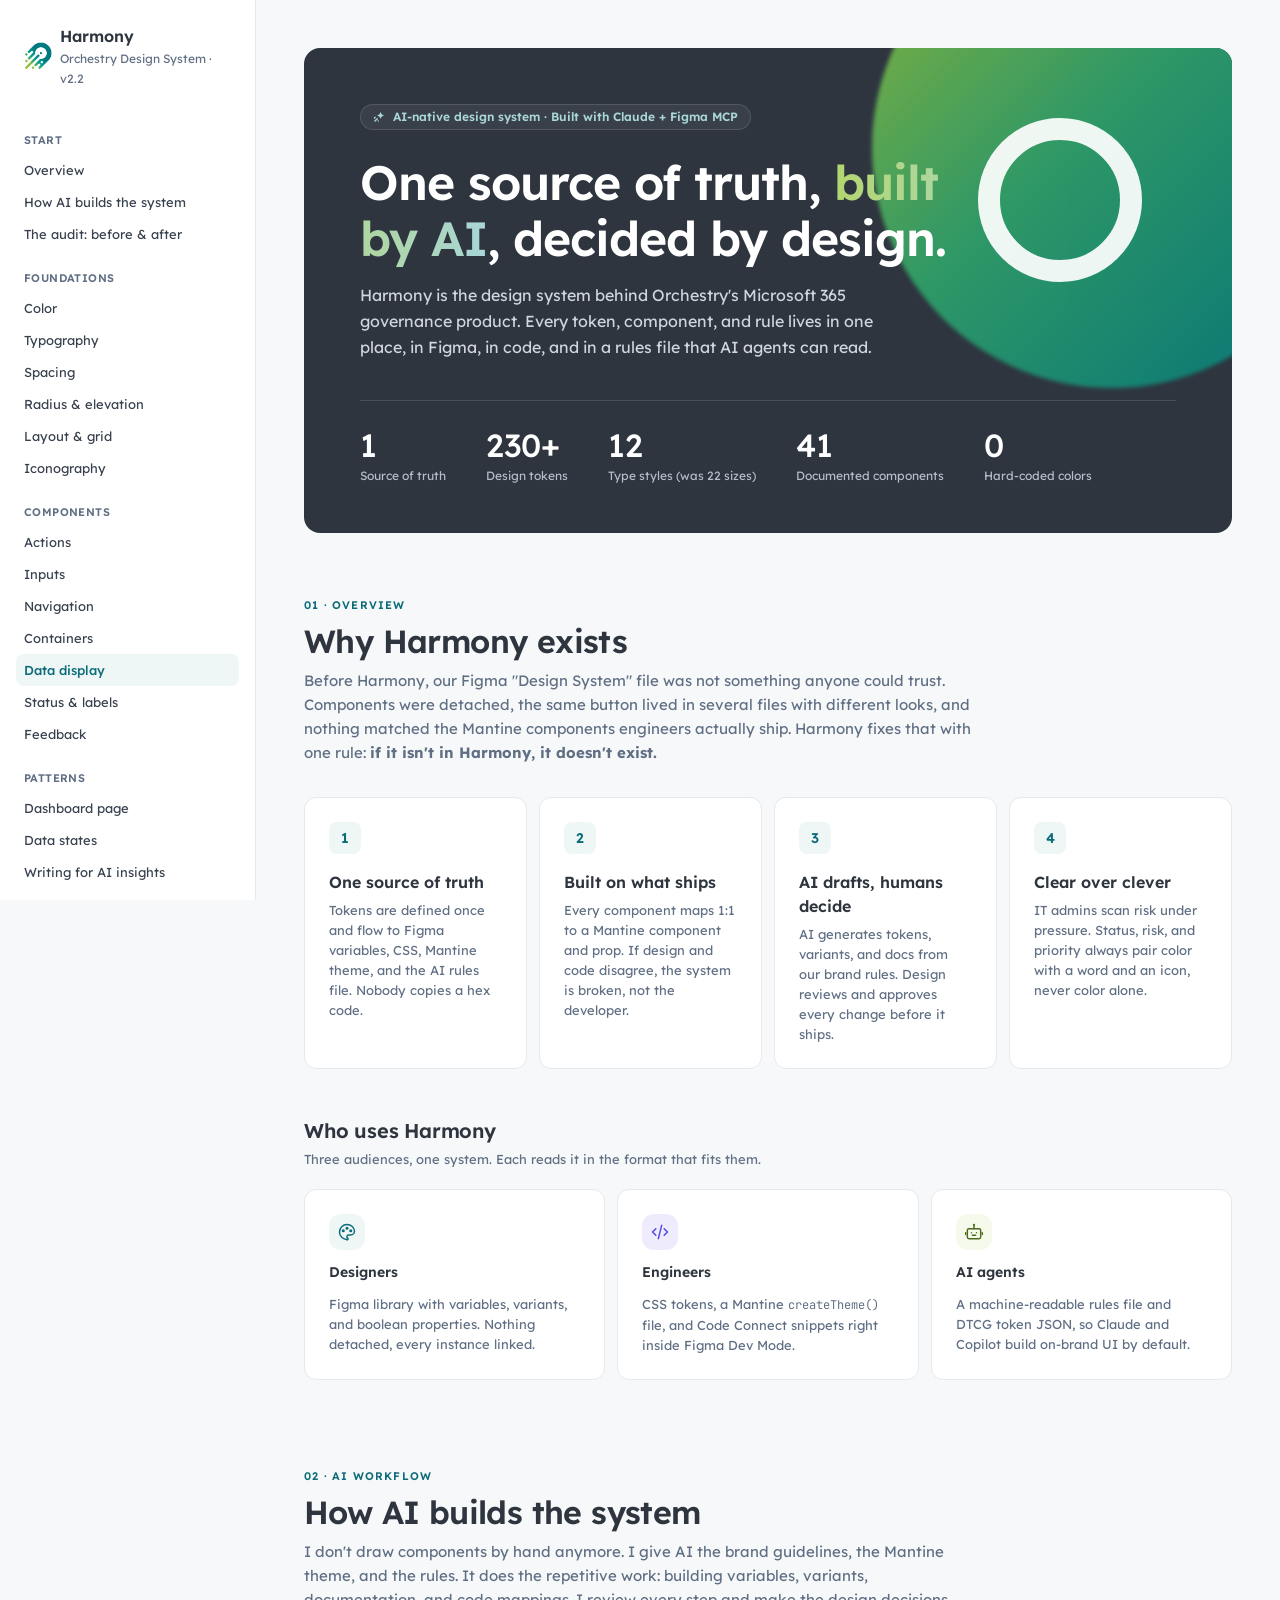
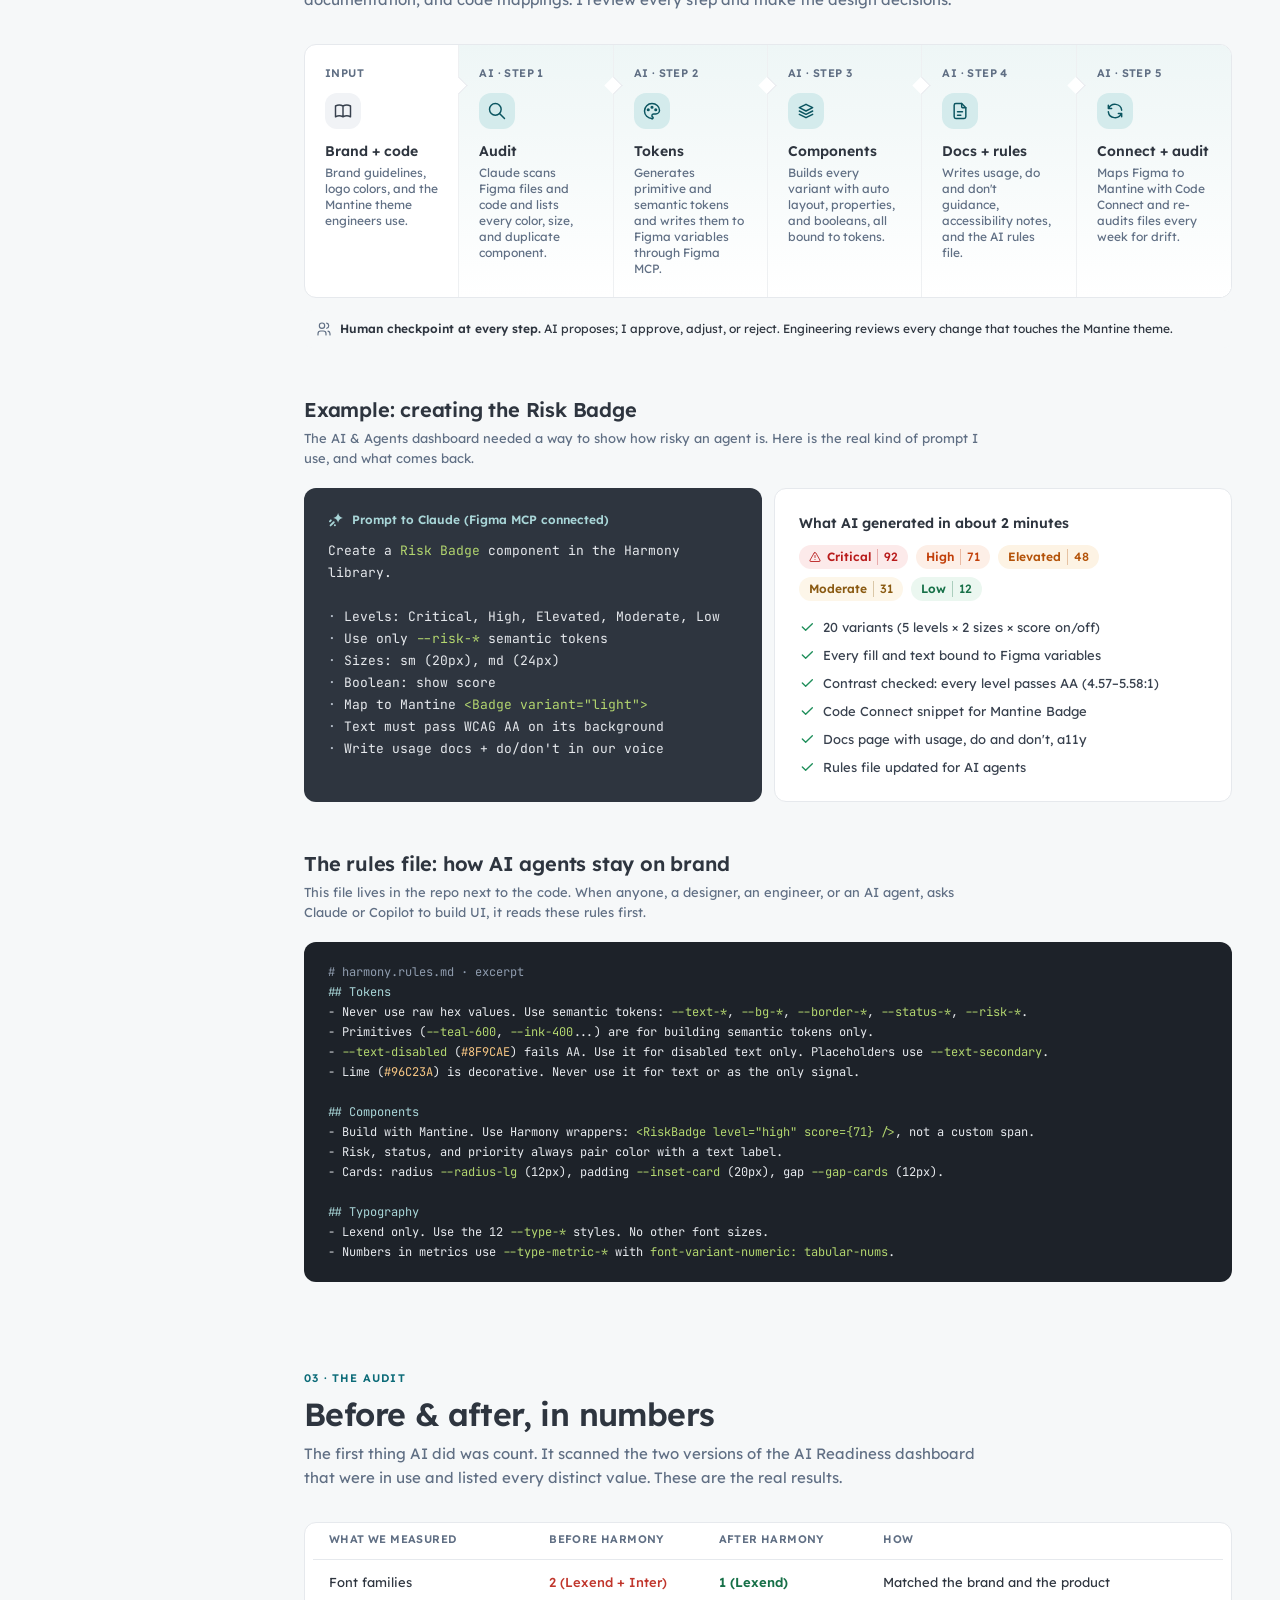
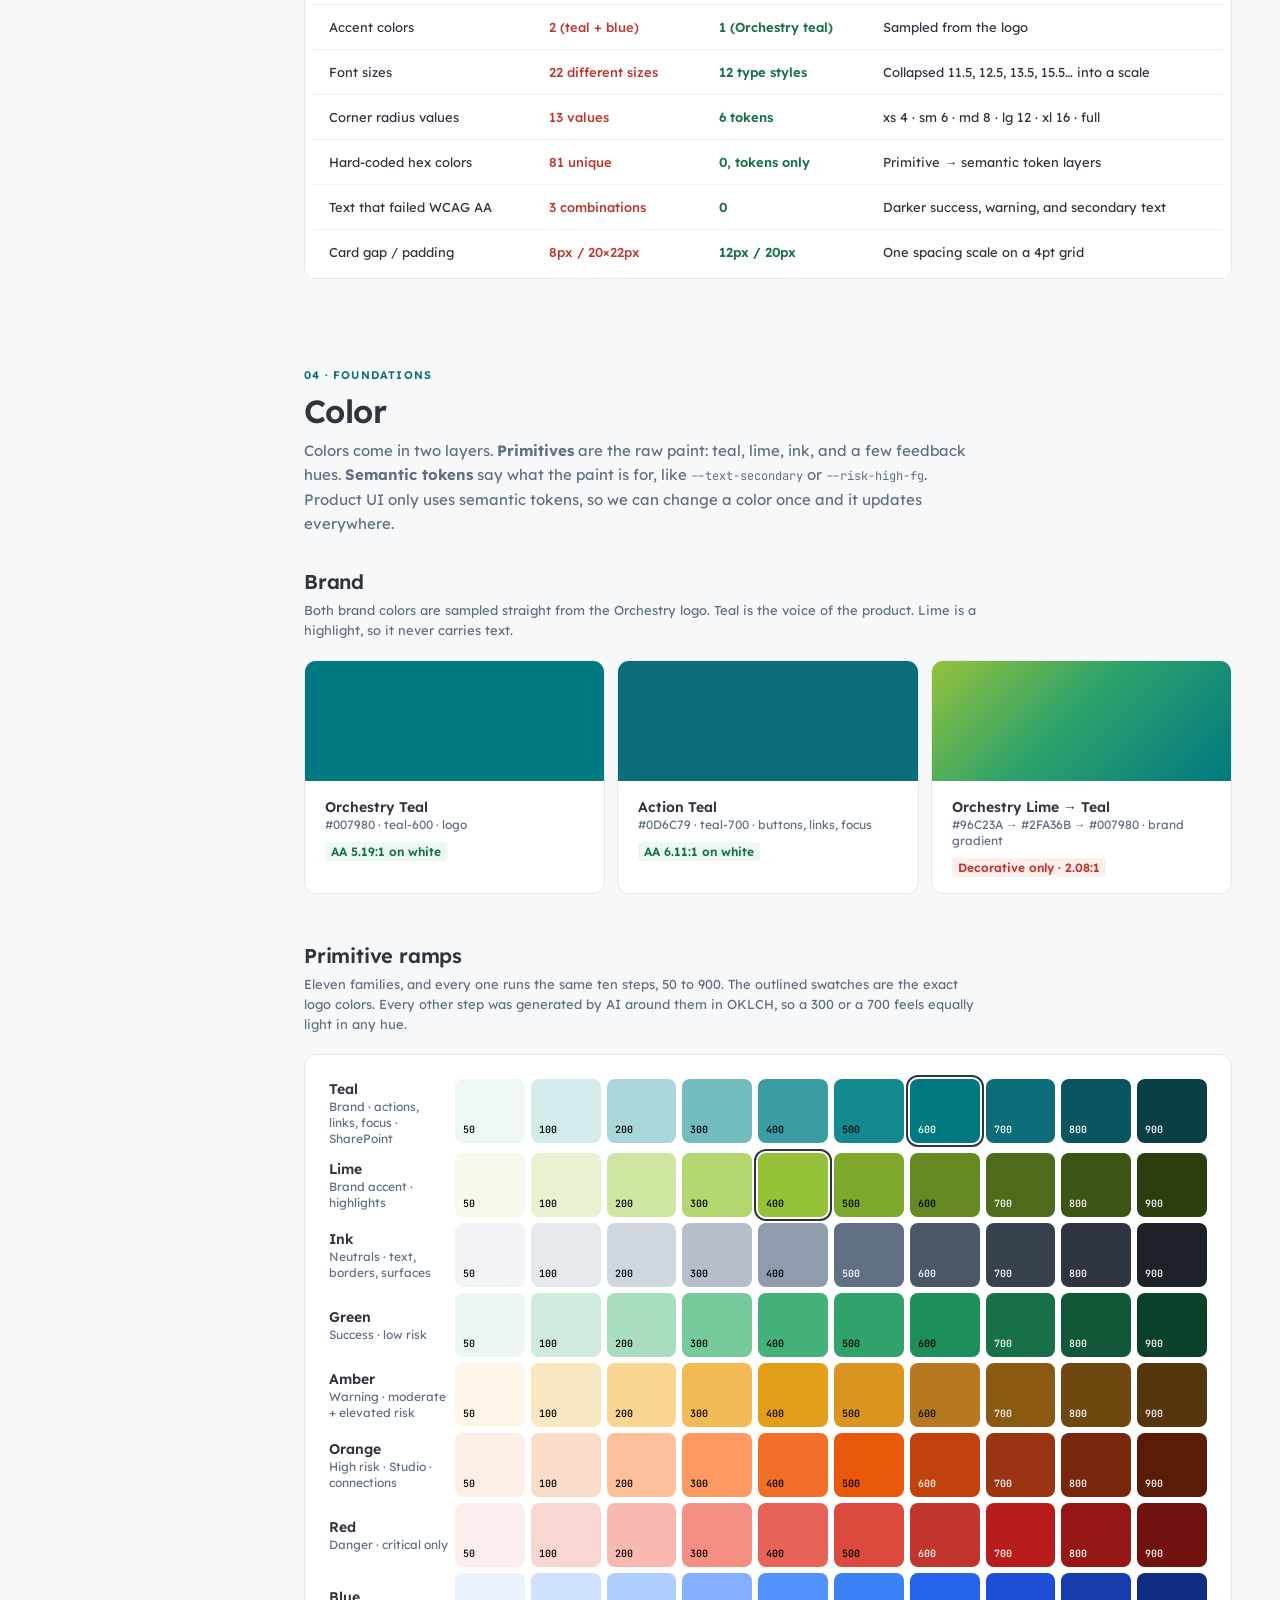
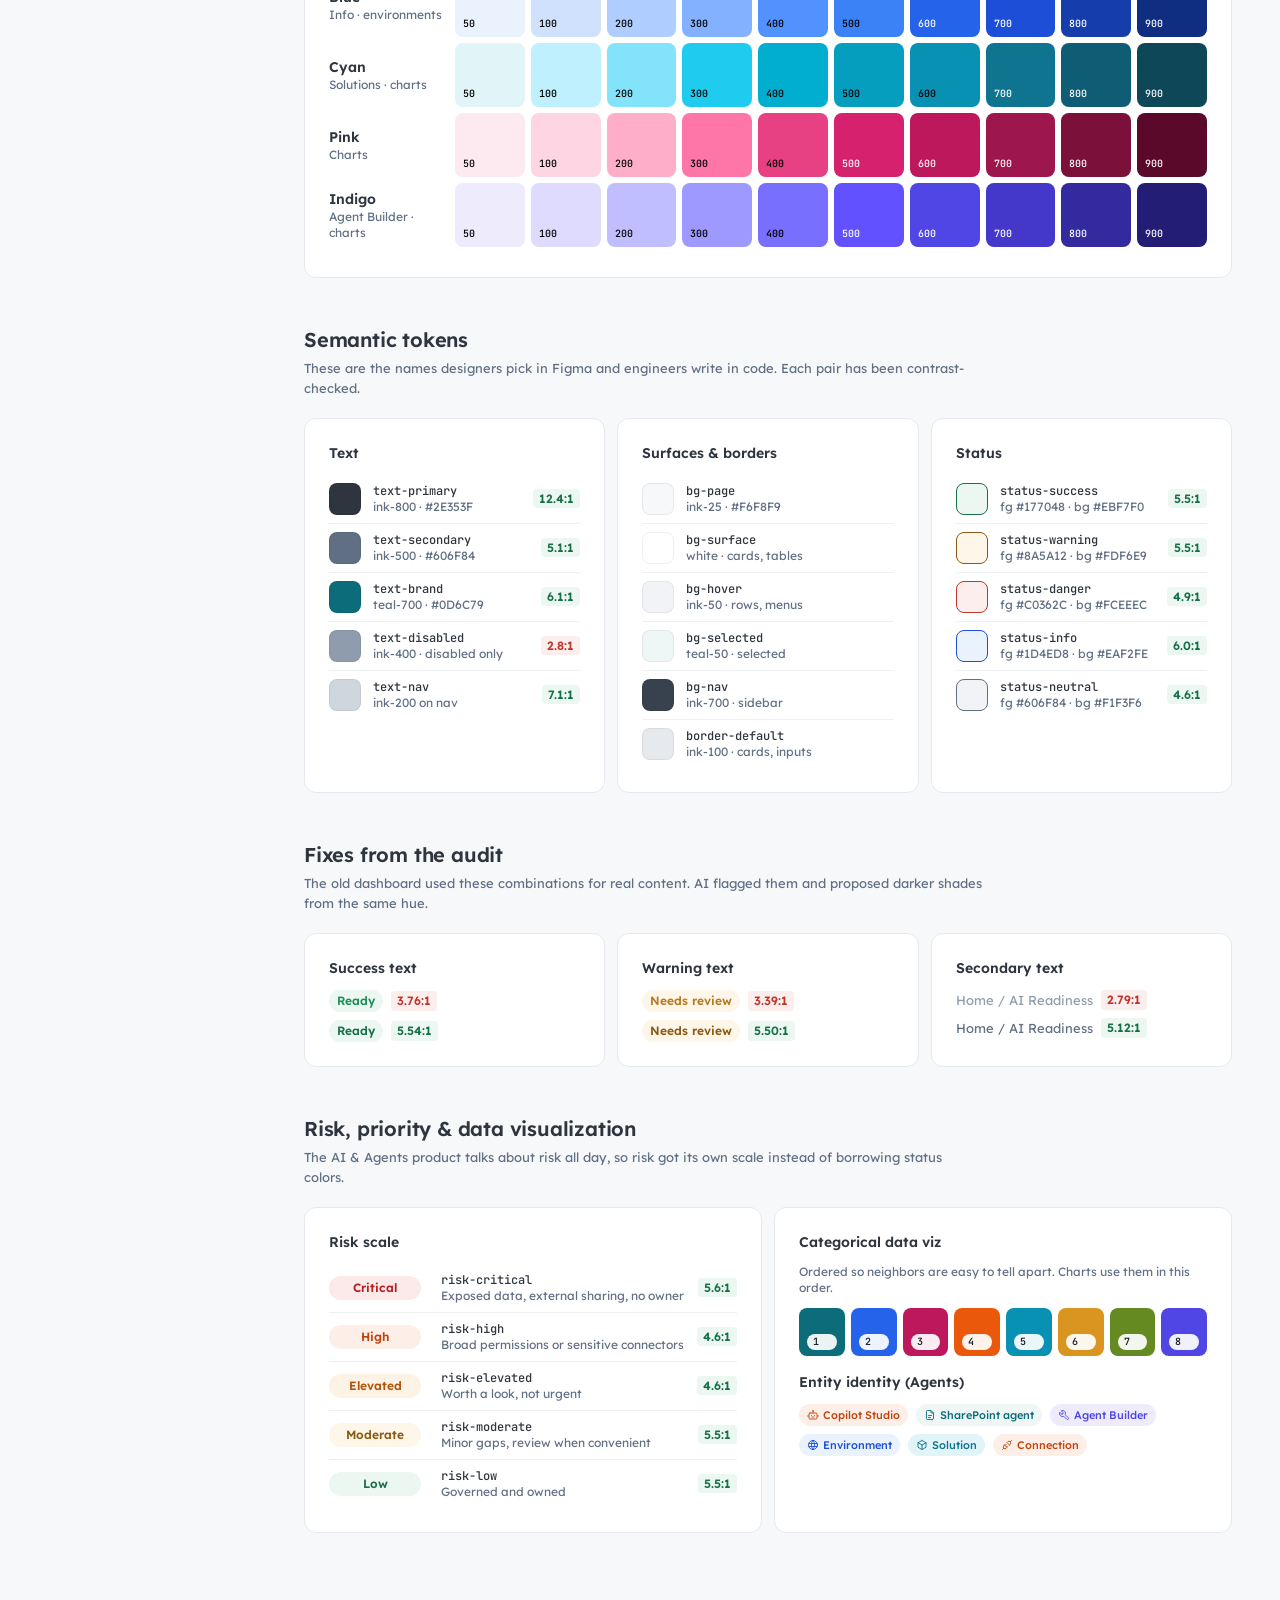
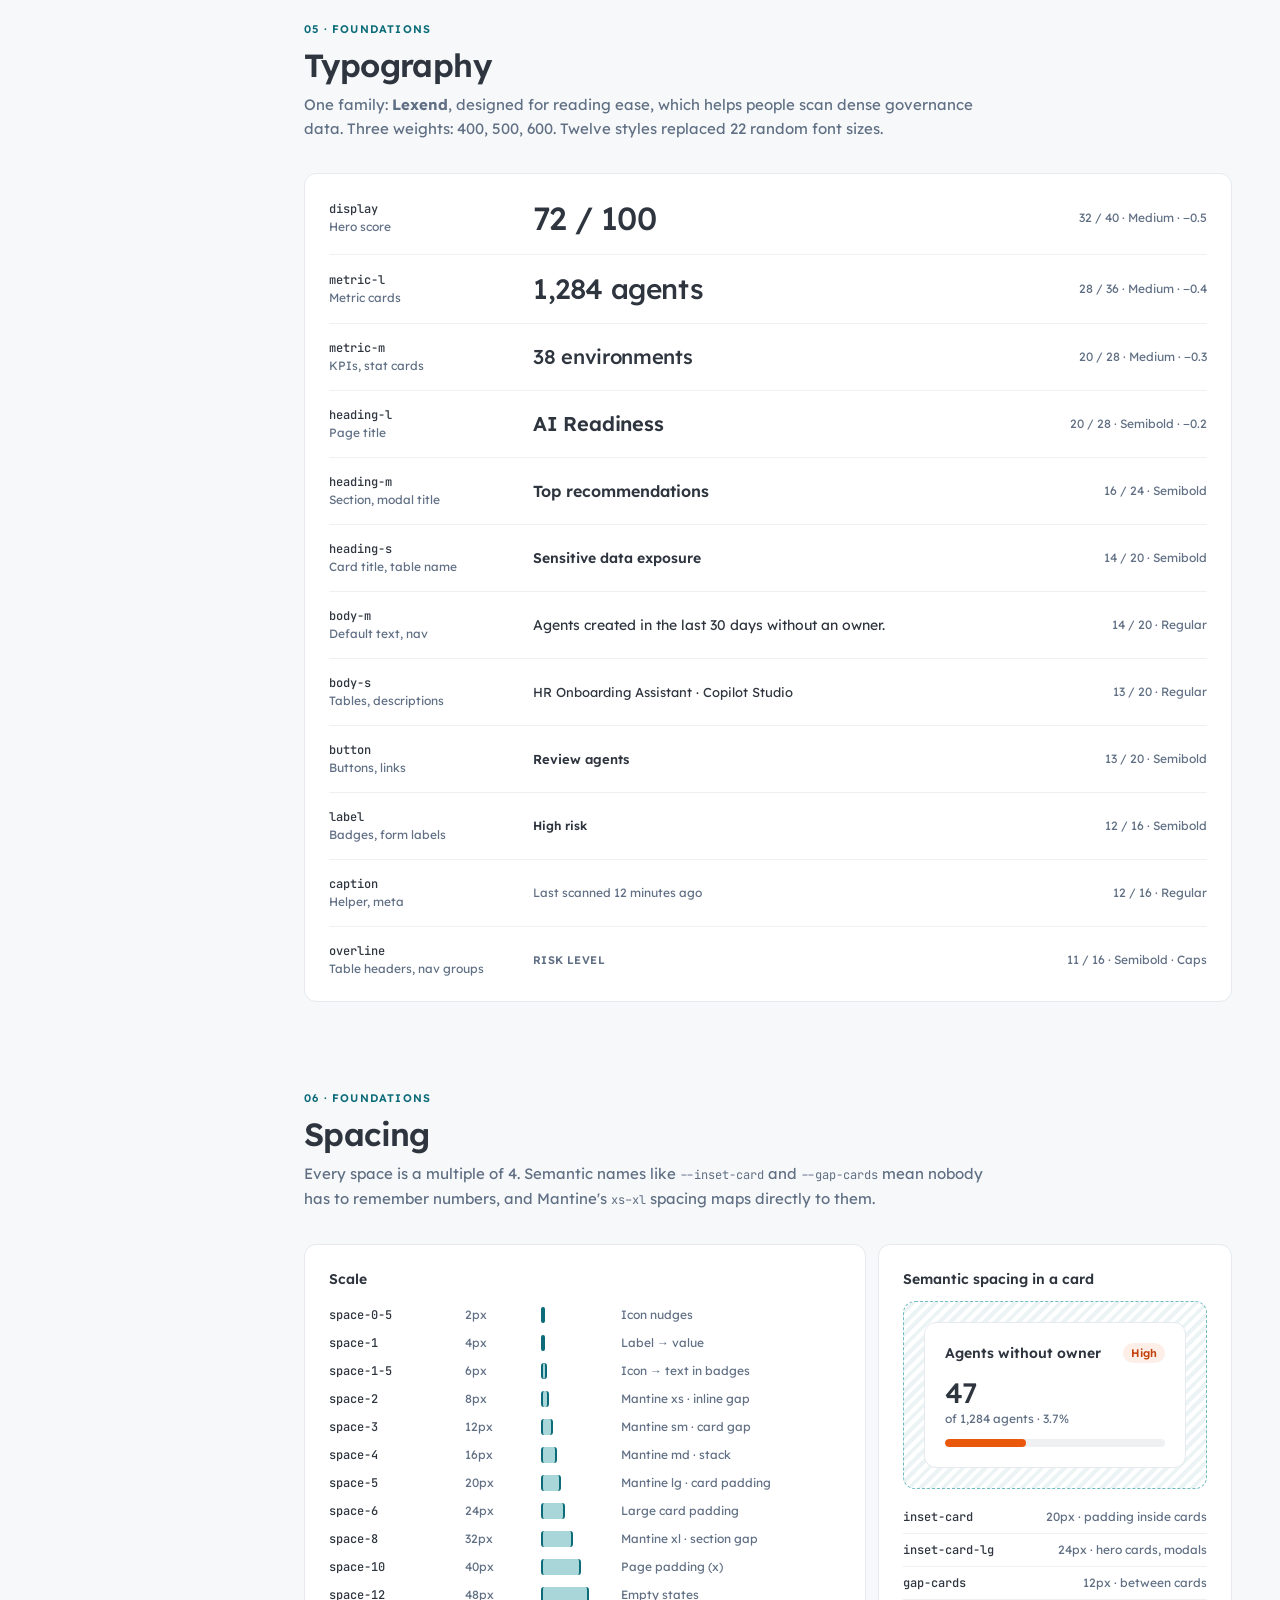
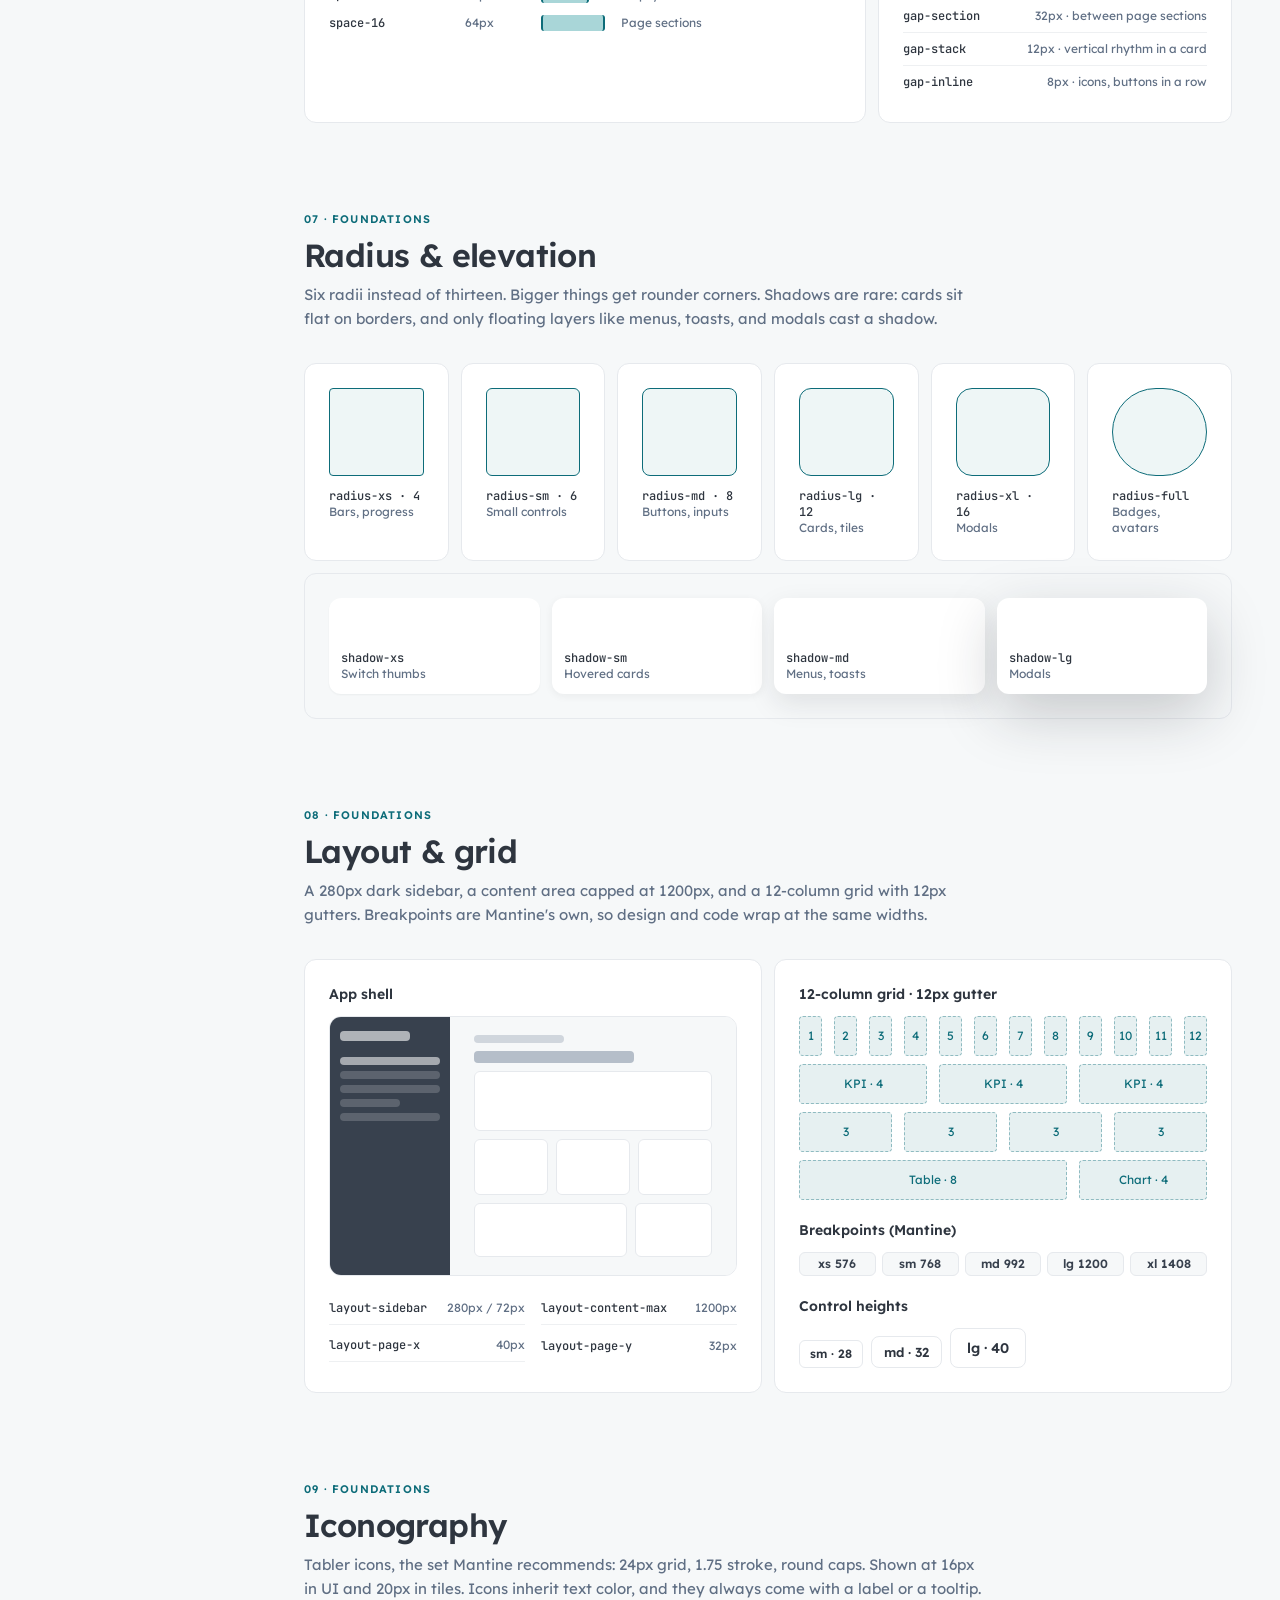
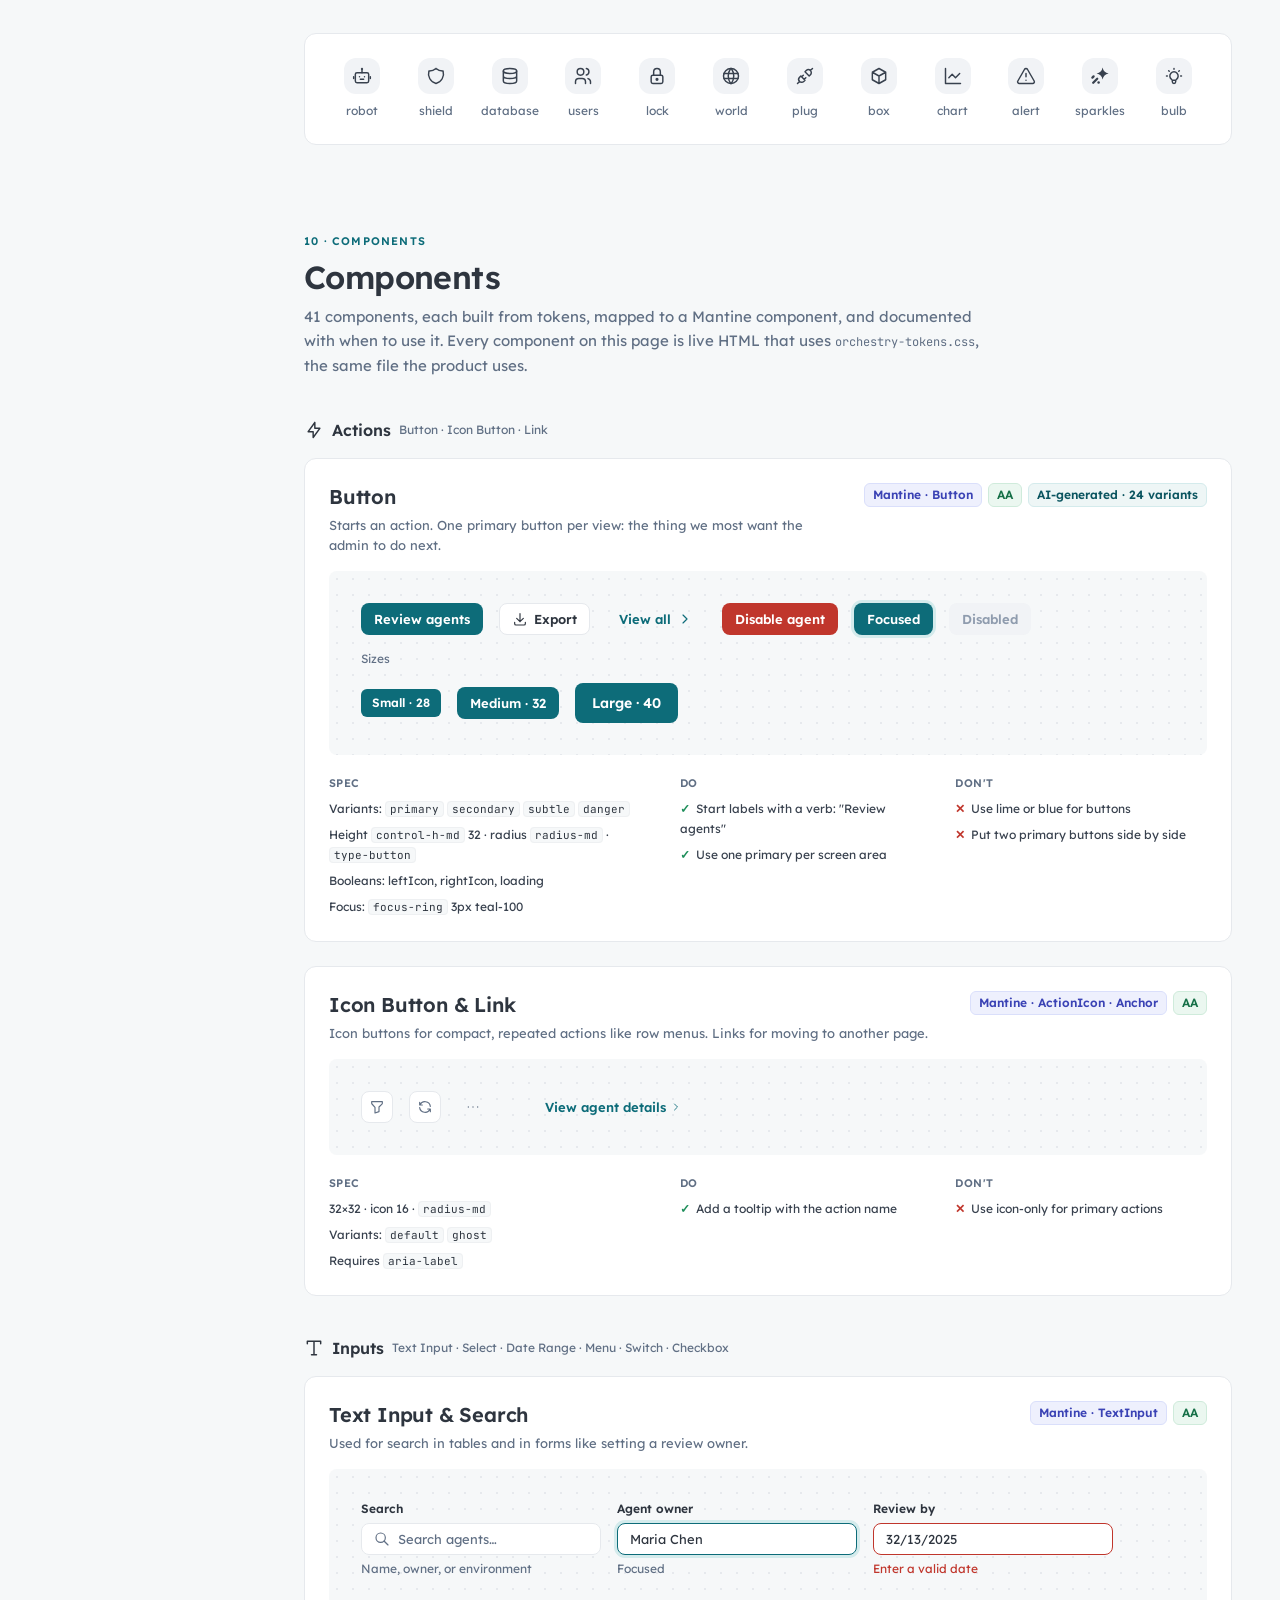
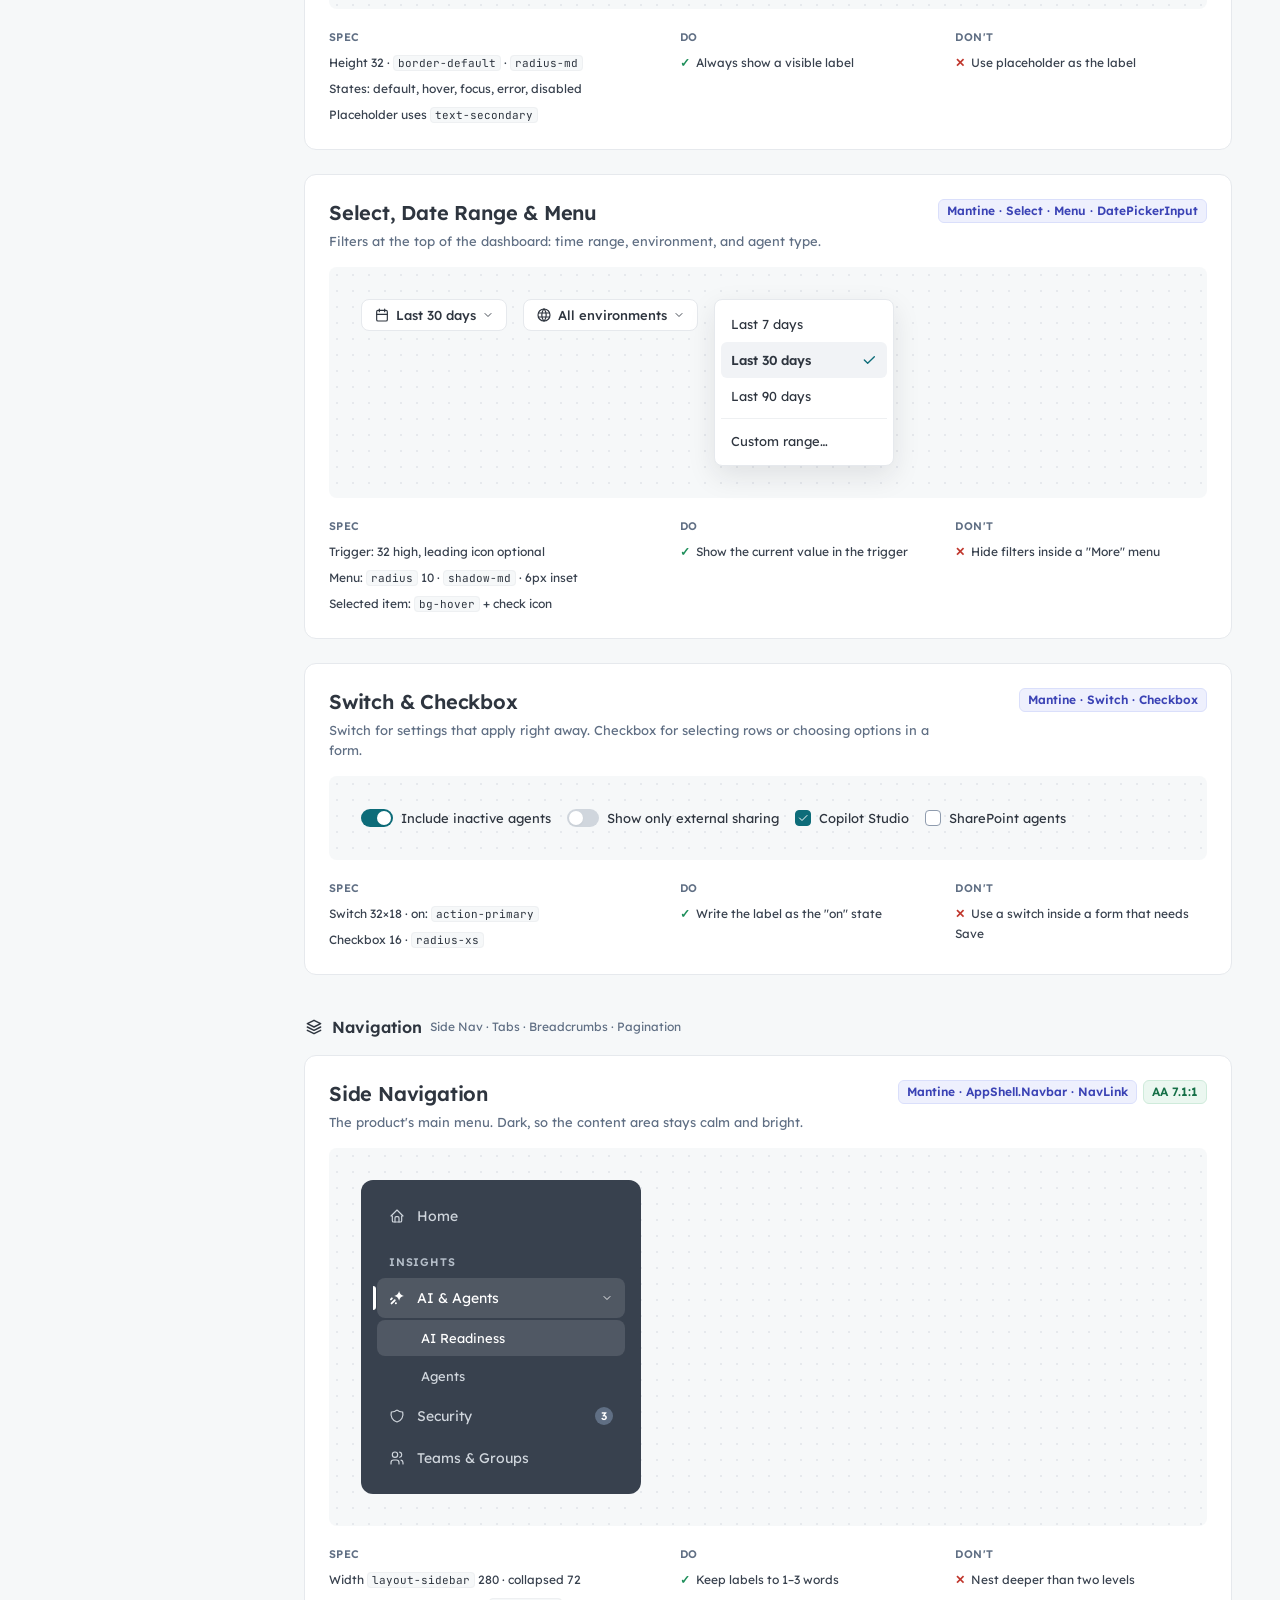
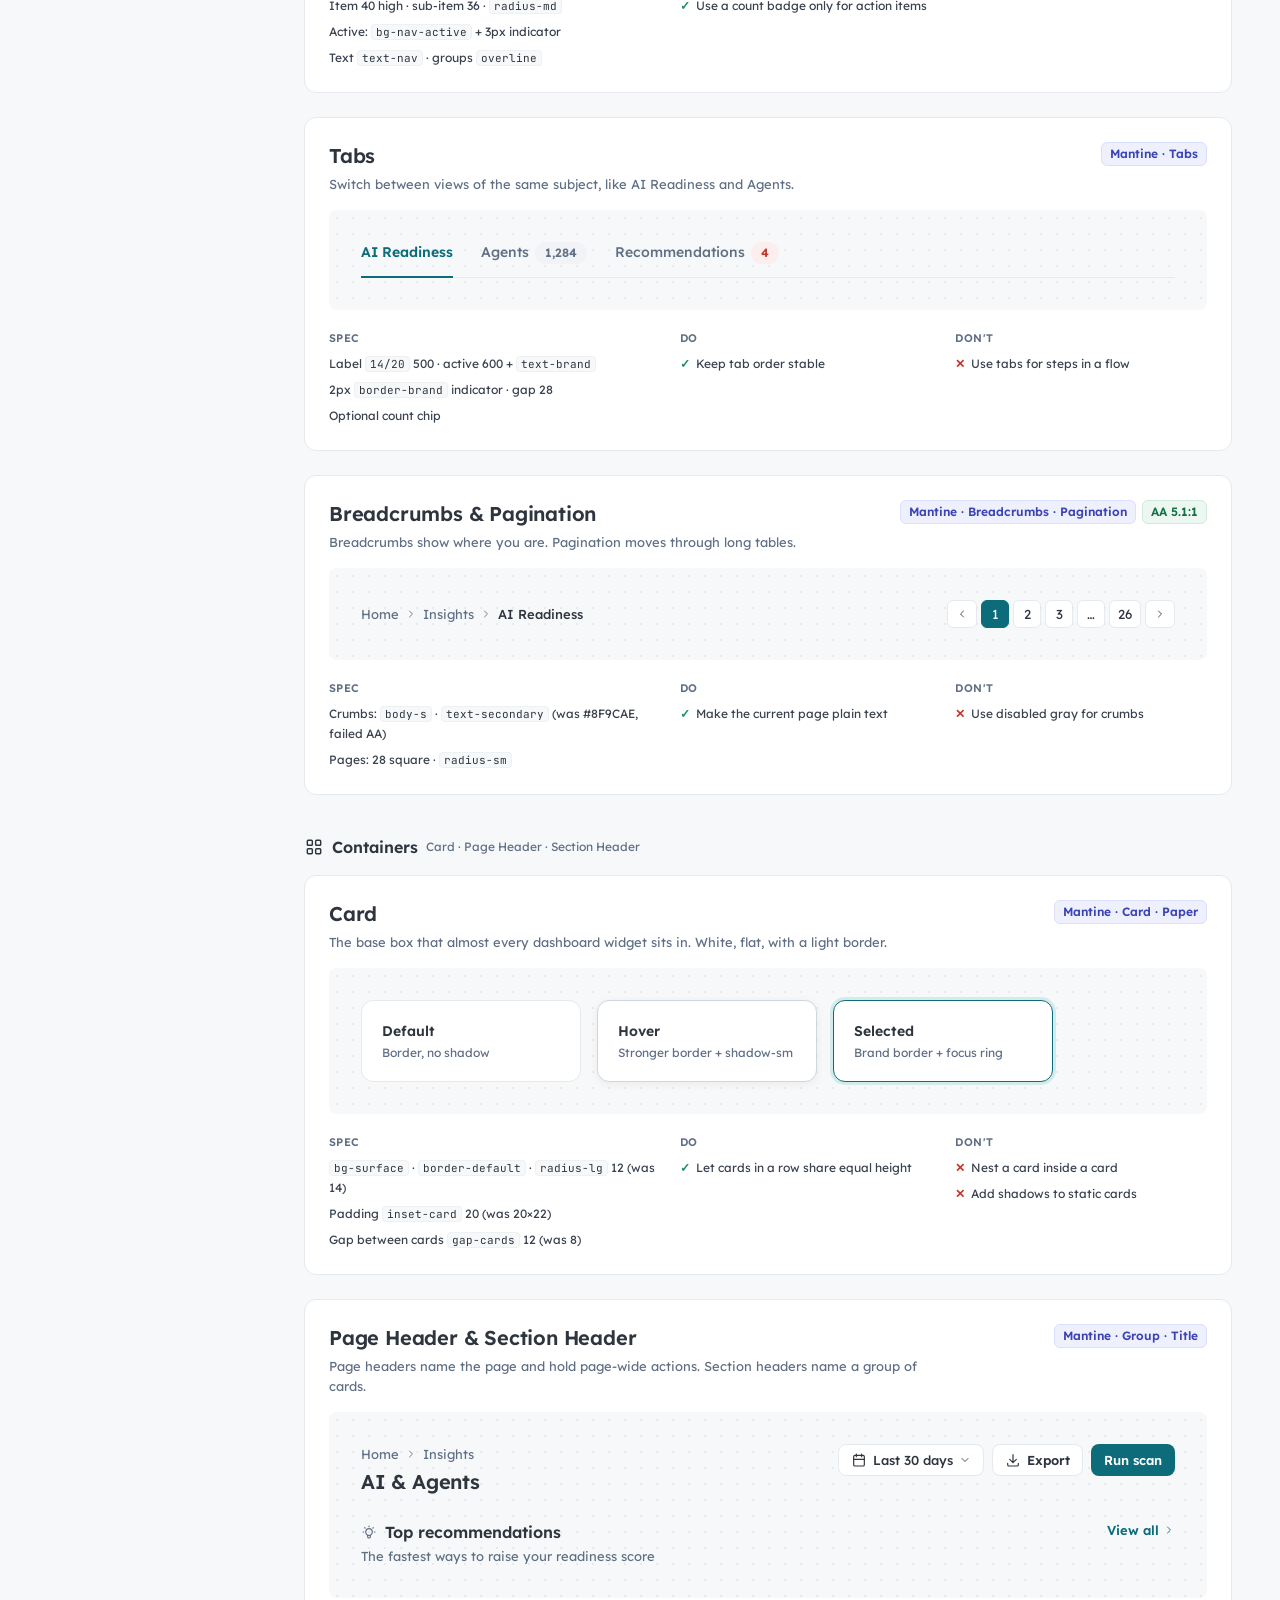
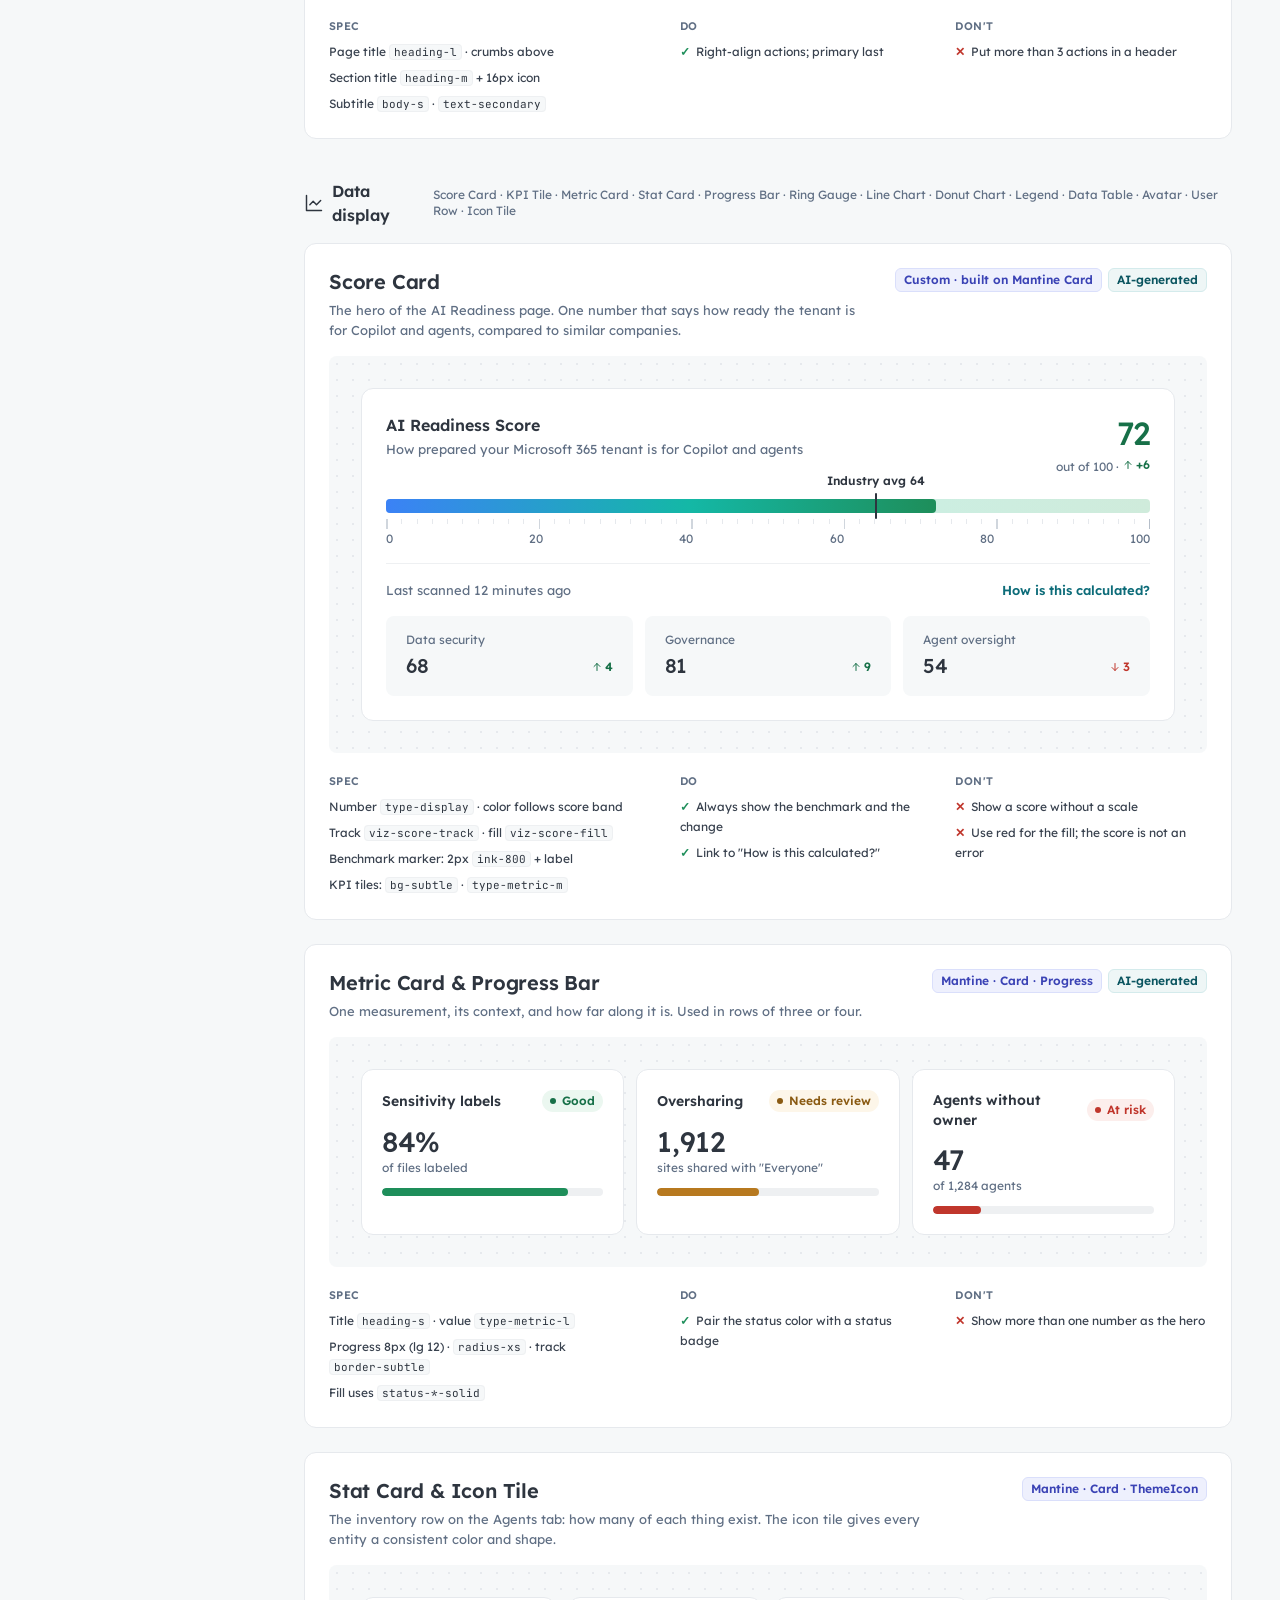
==== commit 84f20dc7: "Consolidate palette to 11 families (remove leaf, yellow, violet, mint) Co-authored-by: Copilot App <" ====
--- a/docs.html
+++ b/docs.html
@@ -6,8 +6,8 @@
 <title>Harmony: Orchestry Design System</title>
 <link rel="preconnect" href="https://fonts.googleapis.com">
 <link href="https://fonts.googleapis.com/css2?family=Lexend:wght@400;500;600;700&family=JetBrains+Mono:wght@400;500&display=swap" rel="stylesheet">
-<link rel="stylesheet" href="orchestry-tokens.css?v=3.0.11">
-<link rel="stylesheet" href="harmony-components.css?v=3.0.11">
+<link rel="stylesheet" href="orchestry-tokens.css?v=3.0.12">
+<link rel="stylesheet" href="harmony-components.css?v=3.0.12">
 <style>
 /* ================= DOCS SHELL ================= */
 * { margin: 0; padding: 0; box-sizing: border-box; }
@@ -396,44 +396,36 @@
     <div class="grid-3">
       <div class="panel" style="padding:0;overflow:hidden"><div style="height:120px;background:var(--teal-600)"></div><div style="padding:16px 20px"><b style="font:var(--type-heading-s)">Orchestry Teal</b><div class="tok-val">#007980 · teal-600 · logo</div><div style="margin-top:8px"><span class="aa">AA 5.19:1 on white</span></div></div></div>
       <div class="panel" style="padding:0;overflow:hidden"><div style="height:120px;background:var(--teal-700)"></div><div style="padding:16px 20px"><b style="font:var(--type-heading-s)">Action Teal</b><div class="tok-val">#0D6C79 · teal-700 · buttons, links, focus</div><div style="margin-top:8px"><span class="aa">AA 6.11:1 on white</span></div></div></div>
-      <div class="panel" style="padding:0;overflow:hidden"><div style="height:120px;background:var(--brand-gradient)"></div><div style="padding:16px 20px"><b style="font:var(--type-heading-s)">Orchestry Lime → Teal</b><div class="tok-val">#96C23A → #35A973 → #007980 · brand gradient</div><div style="margin-top:8px"><span class="aa fail">Decorative only · 2.08:1</span></div></div></div>
+      <div class="panel" style="padding:0;overflow:hidden"><div style="height:120px;background:var(--brand-gradient)"></div><div style="padding:16px 20px"><b style="font:var(--type-heading-s)">Orchestry Lime → Teal</b><div class="tok-val">#96C23A → #2FA36B → #007980 · brand gradient</div><div style="margin-top:8px"><span class="aa fail">Decorative only · 2.08:1</span></div></div></div>
     </div>
   </div>
 
   <div class="sub">
     <h3>Primitive ramps</h3>
-    <p>Fifteen families, and every one runs the same ten steps, 50 to 900. The outlined swatches are the exact logo colors. Every other step was generated by AI around them in OKLCH, so a 300 or a 700 feels equally light in any hue.</p>
+    <p>Eleven families, and every one runs the same ten steps, 50 to 900. The outlined swatches are the exact logo colors. Every other step was generated by AI around them in OKLCH, so a 300 or a 700 feels equally light in any hue.</p>
     <div class="panel">
-      <div class="ramp"><div class="ramp-name">Teal<span>Brand · actions, links, focus</span></div>
+      <div class="ramp"><div class="ramp-name">Teal<span>Brand · actions, links, focus · SharePoint</span></div>
         <div class="sw" style="background:#EEF6F6;color:#000">50</div><div class="sw" style="background:#D4EBEC;color:#000">100</div><div class="sw" style="background:#A9D6D8;color:#000">200</div><div class="sw" style="background:#72BBBF;color:#000">300</div><div class="sw" style="background:#3A9DA2;color:#000">400</div><div class="sw" style="background:#128A90;color:#000">500</div><div class="sw brand" style="background:#007980;color:#fff">600</div><div class="sw" style="background:#0D6C79;color:#fff">700</div><div class="sw" style="background:#0B5560;color:#fff">800</div><div class="sw" style="background:#083F47;color:#fff">900</div></div>
       <div class="ramp"><div class="ramp-name">Lime<span>Brand accent · highlights</span></div>
         <div class="sw" style="background:#F5FAEC;color:#000">50</div><div class="sw" style="background:#E7F3D0;color:#000">100</div><div class="sw" style="background:#CFE6A3;color:#000">200</div><div class="sw" style="background:#B3D66F;color:#000">300</div><div class="sw brand" style="background:#96C23A;color:#000">400</div><div class="sw" style="background:#7DA82B;color:#000">500</div><div class="sw" style="background:#648A21;color:#000">600</div><div class="sw" style="background:#4D6B1A;color:#fff">700</div><div class="sw" style="background:#3C5414;color:#fff">800</div><div class="sw" style="background:#2C3E0E;color:#fff">900</div></div>
-      <div class="ramp"><div class="ramp-name">Leaf<span>Logo leaf · gradient</span></div>
-        <div class="sw" style="background:#F1F9F4;color:#000">50</div><div class="sw" style="background:#D9F2E3;color:#000">100</div><div class="sw" style="background:#B3E4C7;color:#000">200</div><div class="sw" style="background:#80D0A4;color:#000">300</div><div class="sw" style="background:#4EB783;color:#000">400</div><div class="sw brand" style="background:#35A973;color:#000">500</div><div class="sw" style="background:#2A9765;color:#000">600</div><div class="sw" style="background:#2B8A5E;color:#000">700</div><div class="sw" style="background:#26714D;color:#fff">800</div><div class="sw" style="background:#21593D;color:#fff">900</div></div>
       <div class="ramp"><div class="ramp-name">Ink<span>Neutrals · text, borders, surfaces</span></div>
         <div class="sw" style="background:#F1F3F6;color:#000">50</div><div class="sw" style="background:#E6E9ED;color:#000">100</div><div class="sw" style="background:#D0D6DD;color:#000">200</div><div class="sw" style="background:#B5BEC9;color:#000">300</div><div class="sw" style="background:#8F9CAE;color:#000">400</div><div class="sw" style="background:#606F84;color:#fff">500</div><div class="sw" style="background:#4B5666;color:#fff">600</div><div class="sw" style="background:#38414E;color:#fff">700</div><div class="sw" style="background:#2E353F;color:#fff">800</div><div class="sw" style="background:#1D2229;color:#fff">900</div></div>
       <div class="ramp"><div class="ramp-name">Green<span>Success · low risk</span></div>
         <div class="sw" style="background:#EBF7F0;color:#000">50</div><div class="sw" style="background:#CFEBDB;color:#000">100</div><div class="sw" style="background:#A8DEBF;color:#000">200</div><div class="sw" style="background:#75CA9C;color:#000">300</div><div class="sw" style="background:#44B17B;color:#000">400</div><div class="sw" style="background:#2FA36B;color:#000">500</div><div class="sw" style="background:#1E8E5A;color:#000">600</div><div class="sw" style="background:#177048;color:#fff">700</div><div class="sw" style="background:#115838;color:#fff">800</div><div class="sw" style="background:#0C4129;color:#fff">900</div></div>
-      <div class="ramp"><div class="ramp-name">Amber<span>Warning · elevated risk</span></div>
+      <div class="ramp"><div class="ramp-name">Amber<span>Warning · moderate + elevated risk</span></div>
         <div class="sw" style="background:#FDF6E9;color:#000">50</div><div class="sw" style="background:#F9E7C2;color:#000">100</div><div class="sw" style="background:#F9D592;color:#000">200</div><div class="sw" style="background:#F2BA54;color:#000">300</div><div class="sw" style="background:#E39F19;color:#000">400</div><div class="sw" style="background:#D9951F;color:#000">500</div><div class="sw" style="background:#B7791F;color:#000">600</div><div class="sw" style="background:#8A5A12;color:#fff">700</div><div class="sw" style="background:#6E480F;color:#fff">800</div><div class="sw" style="background:#53360C;color:#fff">900</div></div>
-      <div class="ramp"><div class="ramp-name">Yellow<span>Moderate risk</span></div>
-        <div class="sw" style="background:#FDF8E1;color:#000">50</div><div class="sw" style="background:#FDF1C5;color:#000">100</div><div class="sw" style="background:#FFEAA7;color:#000">200</div><div class="sw" style="background:#FFD34C;color:#000">300</div><div class="sw" style="background:#F0BB05;color:#000">400</div><div class="sw" style="background:#EAB308;color:#000">500</div><div class="sw" style="background:#B18602;color:#000">600</div><div class="sw" style="background:#806000;color:#fff">700</div><div class="sw" style="background:#664C03;color:#fff">800</div><div class="sw" style="background:#4D3905;color:#fff">900</div></div>
       <div class="ramp"><div class="ramp-name">Orange<span>High risk · Studio · connections</span></div>
         <div class="sw" style="background:#FDEFE7;color:#000">50</div><div class="sw" style="background:#FADCC8;color:#000">100</div><div class="sw" style="background:#FDC09B;color:#000">200</div><div class="sw" style="background:#FD9962;color:#000">300</div><div class="sw" style="background:#F26F29;color:#000">400</div><div class="sw" style="background:#EA580C;color:#000">500</div><div class="sw" style="background:#C2410C;color:#fff">600</div><div class="sw" style="background:#9A3412;color:#fff">700</div><div class="sw" style="background:#79270C;color:#fff">800</div><div class="sw" style="background:#5A1B07;color:#fff">900</div></div>
       <div class="ramp"><div class="ramp-name">Red<span>Danger · critical only</span></div>
         <div class="sw" style="background:#FCEEEC;color:#000">50</div><div class="sw" style="background:#F8D7D3;color:#000">100</div><div class="sw" style="background:#F9B8B0;color:#000">200</div><div class="sw" style="background:#F58E83;color:#000">300</div><div class="sw" style="background:#E76357;color:#000">400</div><div class="sw" style="background:#DC4A3F;color:#000">500</div><div class="sw" style="background:#C0362C;color:#fff">600</div><div class="sw" style="background:#B91C1C;color:#fff">700</div><div class="sw" style="background:#941716;color:#fff">800</div><div class="sw" style="background:#701210;color:#fff">900</div></div>
-      <div class="ramp"><div class="ramp-name">Blue<span>Info</span></div>
+      <div class="ramp"><div class="ramp-name">Blue<span>Info · environments</span></div>
         <div class="sw" style="background:#EAF2FE;color:#000">50</div><div class="sw" style="background:#D0E1FE;color:#000">100</div><div class="sw" style="background:#AFCDFF;color:#000">200</div><div class="sw" style="background:#83B1FF;color:#000">300</div><div class="sw" style="background:#5292FE;color:#000">400</div><div class="sw" style="background:#3B82F6;color:#000">500</div><div class="sw" style="background:#2563EB;color:#fff">600</div><div class="sw" style="background:#1D4ED8;color:#fff">700</div><div class="sw" style="background:#163DAC;color:#fff">800</div><div class="sw" style="background:#0F2D81;color:#fff">900</div></div>
-      <div class="ramp"><div class="ramp-name">Violet<span>Agent Builder · charts</span></div>
-        <div class="sw" style="background:#F1EBFC;color:#000">50</div><div class="sw" style="background:#E2D6FA;color:#000">100</div><div class="sw" style="background:#D0BBFF;color:#000">200</div><div class="sw" style="background:#B797FF;color:#000">300</div><div class="sw" style="background:#9C6FFE;color:#000">400</div><div class="sw" style="background:#8B5CF6;color:#000">500</div><div class="sw" style="background:#7C3AED;color:#fff">600</div><div class="sw" style="background:#6D28D9;color:#fff">700</div><div class="sw" style="background:#5620AD;color:#fff">800</div><div class="sw" style="background:#401782;color:#fff">900</div></div>
       <div class="ramp"><div class="ramp-name">Cyan<span>Solutions · charts</span></div>
         <div class="sw" style="background:#E1F4F8;color:#000">50</div><div class="sw" style="background:#BEF1FD;color:#000">100</div><div class="sw" style="background:#83E3FA;color:#000">200</div><div class="sw" style="background:#1FCCF0;color:#000">300</div><div class="sw" style="background:#02AED0;color:#000">400</div><div class="sw" style="background:#059EBF;color:#000">500</div><div class="sw" style="background:#0891B2;color:#000">600</div><div class="sw" style="background:#0E7490;color:#fff">700</div><div class="sw" style="background:#0E5D74;color:#fff">800</div><div class="sw" style="background:#0D4758;color:#fff">900</div></div>
       <div class="ramp"><div class="ramp-name">Pink<span>Charts</span></div>
         <div class="sw" style="background:#FCEAF0;color:#000">50</div><div class="sw" style="background:#FED5E2;color:#000">100</div><div class="sw" style="background:#FEAEC9;color:#000">200</div><div class="sw" style="background:#FE76A7;color:#000">300</div><div class="sw" style="background:#E84183;color:#000">400</div><div class="sw" style="background:#D5216E;color:#fff">500</div><div class="sw" style="background:#BE185D;color:#fff">600</div><div class="sw" style="background:#9D174D;color:#fff">700</div><div class="sw" style="background:#7B103B;color:#fff">800</div><div class="sw" style="background:#5A092A;color:#fff">900</div></div>
-      <div class="ramp"><div class="ramp-name">Indigo<span>Environments · charts</span></div>
+      <div class="ramp"><div class="ramp-name">Indigo<span>Agent Builder · charts</span></div>
         <div class="sw" style="background:#EDEBFC;color:#000">50</div><div class="sw" style="background:#DEDBFF;color:#000">100</div><div class="sw" style="background:#C1BEFF;color:#000">200</div><div class="sw" style="background:#9D99FE;color:#000">300</div><div class="sw" style="background:#796FFE;color:#000">400</div><div class="sw" style="background:#6251FE;color:#fff">500</div><div class="sw" style="background:#4F46E5;color:#fff">600</div><div class="sw" style="background:#4338CA;color:#fff">700</div><div class="sw" style="background:#332A9F;color:#fff">800</div><div class="sw" style="background:#231D76;color:#fff">900</div></div>
-      <div class="ramp"><div class="ramp-name">Mint<span>SharePoint agents</span></div>
-        <div class="sw" style="background:#E1F4F1;color:#000">50</div><div class="sw" style="background:#BFF2EB;color:#000">100</div><div class="sw" style="background:#85E5D9;color:#000">200</div><div class="sw" style="background:#27D1C1;color:#000">300</div><div class="sw" style="background:#04B2A4;color:#000">400</div><div class="sw" style="background:#04A194;color:#000">500</div><div class="sw" style="background:#0D9488;color:#000">600</div><div class="sw" style="background:#0F766E;color:#fff">700</div><div class="sw" style="background:#0E5E58;color:#fff">800</div><div class="sw" style="background:#0C4742;color:#fff">900</div></div>
     </div>
   </div>
 
@@ -929,7 +921,7 @@
           <tbody>
             <tr class="exp"><td><div class="h-cell"><div class="h-tile sm" style="background:var(--agent-studio-bg);color:var(--agent-studio-fg)"><svg class="ic"><use href="#i-robot"/></svg></div><div><b>HR Onboarding Assistant</b><small>Contoso-Prod</small></div></div></td><td><span class="h-badge neutral">No owner</span></td><td>Copilot Studio</td><td><span class="h-risk critical"><svg class="ic-sm"><use href="#i-alert"/></svg>Critical<span class="score">92</span></span></td><td>2 hours ago</td><td><svg class="ic" style="transform:rotate(180deg);color:var(--text-secondary)"><use href="#i-down"/></svg></td></tr>
             <tr class="detail"><td colspan="6"><div style="display:flex;gap:8px;flex-wrap:wrap;padding:0 0 4px 40px"><span class="h-tag"><svg class="ic-sm"><use href="#i-world"/></svg>Shared externally</span><span class="h-tag"><svg class="ic-sm"><use href="#i-db"/></svg>Reads HR SharePoint site</span><span class="h-tag"><svg class="ic-sm"><use href="#i-lock"/></svg>No sensitivity label</span><span class="h-tag"><svg class="ic-sm"><use href="#i-users"/></svg>412 users</span></div></td></tr>
-            <tr><td><div class="h-cell"><div class="h-tile sm" style="background:var(--agent-sharepoint-bg);color:var(--agent-sharepoint-fg)"><svg class="ic"><use href="#i-file"/></svg></div><div><b>Policy Q&amp;A</b><small>Legal site</small></div></div></td><td><div class="h-cell" style="gap:8px"><div class="h-avatar sm" style="background:var(--violet-600)">DK</div>Daniel Kim</div></td><td>SharePoint</td><td><span class="h-risk high">High<span class="score">71</span></span></td><td>Yesterday</td><td><svg class="ic" style="color:var(--text-secondary)"><use href="#i-down"/></svg></td></tr>
+            <tr><td><div class="h-cell"><div class="h-tile sm" style="background:var(--agent-sharepoint-bg);color:var(--agent-sharepoint-fg)"><svg class="ic"><use href="#i-file"/></svg></div><div><b>Policy Q&amp;A</b><small>Legal site</small></div></div></td><td><div class="h-cell" style="gap:8px"><div class="h-avatar sm" style="background:var(--indigo-600)">DK</div>Daniel Kim</div></td><td>SharePoint</td><td><span class="h-risk high">High<span class="score">71</span></span></td><td>Yesterday</td><td><svg class="ic" style="color:var(--text-secondary)"><use href="#i-down"/></svg></td></tr>
             <tr><td><div class="h-cell"><div class="h-tile sm" style="background:var(--agent-builder-bg);color:var(--agent-builder-fg)"><svg class="ic"><use href="#i-tool"/></svg></div><div><b>Sales Deal Coach</b><small>Contoso-Sales</small></div></div></td><td><div class="h-cell" style="gap:8px"><div class="h-avatar sm" style="background:var(--teal-600)">MC</div>Maria Chen</div></td><td>Agent Builder</td><td><span class="h-risk low">Low<span class="score">12</span></span></td><td>3 days ago</td><td><svg class="ic" style="color:var(--text-secondary)"><use href="#i-down"/></svg></td></tr>
           </tbody>
         </table>
@@ -947,7 +939,7 @@
     <div class="comp-demo">
       <div class="h-card" style="width:380px;padding:4px 20px">
         <div class="h-user"><div class="h-avatar" style="background:var(--teal-600)">MC</div><div class="meta"><b>Maria Chen</b><small>Owns 14 agents</small></div><span class="h-badge success"><span class="h-dot"></span>Active</span></div>
-        <div class="h-user"><div class="h-avatar" style="background:var(--violet-600)">DK</div><div class="meta"><b>Daniel Kim</b><small>Owns 9 agents</small></div><span class="h-badge warning"><span class="h-dot"></span>Review due</span></div>
+        <div class="h-user"><div class="h-avatar" style="background:var(--indigo-600)">DK</div><div class="meta"><b>Daniel Kim</b><small>Owns 9 agents</small></div><span class="h-badge warning"><span class="h-dot"></span>Review due</span></div>
         <div class="h-user"><div class="h-avatar" style="background:var(--ink-400)"><svg class="ic"><use href="#i-users"/></svg></div><div class="meta"><b>Former employee</b><small>Owns 6 agents · left 2 months ago</small></div><span class="h-badge danger"><span class="h-dot"></span>Orphaned</span></div>
       </div>
     </div>
@@ -1086,13 +1078,13 @@
           <div style="display:flex;justify-content:space-between;align-items:center"><div><div class="h-crumbs" style="font-size:11px">Home › Insights</div><div style="font:var(--type-heading-m)">AI &amp; Agents</div></div><div style="display:flex;gap:6px"><span class="h-btn secondary sm">Last 30 days</span><span class="h-btn primary sm">Run scan</span></div></div>
           <div class="h-tabs" style="gap:20px"><span class="h-tab on" style="font-size:12px;padding-bottom:8px">AI Readiness</span><span class="h-tab" style="font-size:12px;padding-bottom:8px">Agents</span></div>
           <div class="h-card" style="padding:14px;display:flex;justify-content:space-between;align-items:center;outline:2px dashed var(--teal-400);outline-offset:3px"><span style="font:var(--type-heading-s)">① Score card</span><span style="font:var(--type-metric-m);color:var(--status-success-fg)">72</span></div>
-          <div class="grid-3" style="outline:2px dashed var(--violet-500);outline-offset:3px;border-radius:12px"><div class="h-card" style="padding:12px;font:var(--type-caption)">② Metric</div><div class="h-card" style="padding:12px;font:var(--type-caption)">② Metric</div><div class="h-card" style="padding:12px;font:var(--type-caption)">② Metric</div></div>
+          <div class="grid-3" style="outline:2px dashed var(--indigo-500);outline-offset:3px;border-radius:12px"><div class="h-card" style="padding:12px;font:var(--type-caption)">② Metric</div><div class="h-card" style="padding:12px;font:var(--type-caption)">② Metric</div><div class="h-card" style="padding:12px;font:var(--type-caption)">② Metric</div></div>
           <div class="grid-2" style="grid-template-columns:2fr 1fr;outline:2px dashed var(--orange-500);outline-offset:3px;border-radius:12px"><div class="h-card" style="padding:12px;height:84px;font:var(--type-caption)">③ Recommendations table</div><div class="h-card" style="padding:12px;font:var(--type-caption)">③ Chart</div></div>
         </div>
       </div>
       <div class="panel">
         <div class="tok" style="align-items:flex-start"><span class="h-tile sm" style="background:var(--teal-50);color:var(--teal-700);font:var(--type-label)">1</span><div><div style="font:var(--type-heading-s)">How am I doing?</div><div class="tok-val">One score card with benchmark and change. Always first, full width.</div></div></div>
-        <div class="tok" style="align-items:flex-start"><span class="h-tile sm" style="background:var(--violet-50);color:var(--violet-700);font:var(--type-label)">2</span><div><div style="font:var(--type-heading-s)">What's behind it?</div><div class="tok-val">3–4 metric or stat cards on the 12-col grid (span 4 or 3), gap 12.</div></div></div>
+        <div class="tok" style="align-items:flex-start"><span class="h-tile sm" style="background:var(--indigo-50);color:var(--indigo-700);font:var(--type-label)">2</span><div><div style="font:var(--type-heading-s)">What's behind it?</div><div class="tok-val">3–4 metric or stat cards on the 12-col grid (span 4 or 3), gap 12.</div></div></div>
         <div class="tok" style="align-items:flex-start"><span class="h-tile sm" style="background:var(--orange-50);color:var(--orange-700);font:var(--type-label)">3</span><div><div style="font:var(--type-heading-s)">What should I do?</div><div class="tok-val">Recommendations or risk table (span 8) with supporting chart (span 4).</div></div></div>
         <div class="tok" style="align-items:flex-start"><span class="h-tile sm" style="background:var(--bg-hover);color:var(--text-body)"><svg class="ic-sm"><use href="#i-layers"/></svg></span><div><div style="font:var(--type-heading-s)">Spacing</div><div class="tok-val">Page padding 40/32 · section gap 32 · card gap 12 · max width 1200.</div></div></div>
       </div>
@@ -1163,6 +1155,7 @@
   <div class="sub" id="changelog">
     <h3>Changelog</h3>
     <div class="panel" style="padding:8px 24px">
+      <div class="log"><span class="d">v3.2.0</span><span class="meta-chip" style="justify-self:start">Minor</span><span>Palette consolidated from 15 to 11 families. Removed leaf (→ green), yellow (→ amber), violet (→ indigo) and mint (→ teal), because each was too close to a sibling. Moderate risk is now light amber, Agent Builder is indigo, Environments are blue, SharePoint agents are teal and chart slot 3 is pink.</span></div>
       <div class="log"><span class="d">v3.1.0</span><span class="meta-chip" style="justify-self:start">Minor</span><span>Every color family now runs the same ten steps, 50 to 900. 76 new shades generated in OKLCH around the existing ones; no existing value changed.</span></div>
       <div class="log"><span class="d">v3.0.1</span><span class="meta-chip" style="justify-self:start">Patch</span><span>AA pass in both themes. Placeholders moved to <code>text-secondary</code>. Darker danger fill and lighter critical text in dark. Connection and solution text darkened in light. Viz avatars get a 25% shade so white initials pass.</span></div>
       <div class="log"><span class="d">v2.2.0</span><span class="meta-chip" style="justify-self:start">Minor</span><span>Added Partial Data state and Skeleton for slow tenant scans. Weekly drift audit turned on.</span></div>
--- a/orchestry-tokens.css
+++ b/orchestry-tokens.css
@@ -31,17 +31,6 @@
   --lime-800: #3C5414;
   --lime-900: #2C3E0E;
 
-  /* Leaf: logo mid-tone. leaf-500 is the brand-gradient stop */
-  --leaf-50:  #F1F9F4;
-  --leaf-100: #D9F2E3;
-  --leaf-200: #B3E4C7;
-  --leaf-300: #80D0A4;
-  --leaf-400: #4EB783;
-  --leaf-500: #35A973; /* Logo mid-tone, used only in the brand gradient */
-  --leaf-600: #2A9765;
-  --leaf-700: #2B8A5E;
-  --leaf-800: #26714D;
-  --leaf-900: #21593D;
 
   /* Ink: cool neutral */
   --ink-0:   #FFFFFF;
@@ -61,15 +50,12 @@
   /* Feedback and category hues: every family runs 50–900 */
   --green-50: #EBF7F0;  --green-100: #CFEBDB;  --green-200: #A8DEBF;  --green-300: #75CA9C;  --green-400: #44B17B;  --green-500: #2FA36B;  --green-600: #1E8E5A;  --green-700: #177048;  --green-800: #115838;  --green-900: #0C4129;
   --amber-50: #FDF6E9;  --amber-100: #F9E7C2;  --amber-200: #F9D592;  --amber-300: #F2BA54;  --amber-400: #E39F19;  --amber-500: #D9951F;  --amber-600: #B7791F;  --amber-700: #8A5A12;  --amber-800: #6E480F;  --amber-900: #53360C;
-  --yellow-50: #FDF8E1;  --yellow-100: #FDF1C5;  --yellow-200: #FFEAA7;  --yellow-300: #FFD34C;  --yellow-400: #F0BB05;  --yellow-500: #EAB308;  --yellow-600: #B18602;  --yellow-700: #806000;  --yellow-800: #664C03;  --yellow-900: #4D3905;
   --orange-50: #FDEFE7;  --orange-100: #FADCC8;  --orange-200: #FDC09B;  --orange-300: #FD9962;  --orange-400: #F26F29;  --orange-500: #EA580C;  --orange-600: #C2410C;  --orange-700: #9A3412;  --orange-800: #79270C;  --orange-900: #5A1B07;
   --red-50: #FCEEEC;  --red-100: #F8D7D3;  --red-200: #F9B8B0;  --red-300: #F58E83;  --red-400: #E76357;  --red-500: #DC4A3F;  --red-600: #C0362C;  --red-700: #B91C1C;  --red-800: #941716;  --red-900: #701210;
   --blue-50: #EAF2FE;  --blue-100: #D0E1FE;  --blue-200: #AFCDFF;  --blue-300: #83B1FF;  --blue-400: #5292FE;  --blue-500: #3B82F6;  --blue-600: #2563EB;  --blue-700: #1D4ED8;  --blue-800: #163DAC;  --blue-900: #0F2D81;
-  --violet-50: #F1EBFC;  --violet-100: #E2D6FA;  --violet-200: #D0BBFF;  --violet-300: #B797FF;  --violet-400: #9C6FFE;  --violet-500: #8B5CF6;  --violet-600: #7C3AED;  --violet-700: #6D28D9;  --violet-800: #5620AD;  --violet-900: #401782;
   --cyan-50: #E1F4F8;  --cyan-100: #BEF1FD;  --cyan-200: #83E3FA;  --cyan-300: #1FCCF0;  --cyan-400: #02AED0;  --cyan-500: #059EBF;  --cyan-600: #0891B2;  --cyan-700: #0E7490;  --cyan-800: #0E5D74;  --cyan-900: #0D4758;
   --pink-50: #FCEAF0;  --pink-100: #FED5E2;  --pink-200: #FEAEC9;  --pink-300: #FE76A7;  --pink-400: #E84183;  --pink-500: #D5216E;  --pink-600: #BE185D;  --pink-700: #9D174D;  --pink-800: #7B103B;  --pink-900: #5A092A;
   --indigo-50: #EDEBFC;  --indigo-100: #DEDBFF;  --indigo-200: #C1BEFF;  --indigo-300: #9D99FE;  --indigo-400: #796FFE;  --indigo-500: #6251FE;  --indigo-600: #4F46E5;  --indigo-700: #4338CA;  --indigo-800: #332A9F;  --indigo-900: #231D76;
-  --mint-50: #E1F4F1;  --mint-100: #BFF2EB;  --mint-200: #85E5D9;  --mint-300: #27D1C1;  --mint-400: #04B2A4;  --mint-500: #04A194;  --mint-600: #0D9488;  --mint-700: #0F766E;  --mint-800: #0E5E58;  --mint-900: #0C4742;
 
 }
 
@@ -127,8 +113,8 @@
   /* Risk scale (AI & Agents) */
   --risk-critical-fg: var(--red-700);     --risk-critical-bg: #FCEAEA;  --risk-critical-solid: var(--red-600);
   --risk-high-fg:     var(--orange-600);  --risk-high-bg:     var(--orange-50); --risk-high-solid: var(--orange-500);
-  --risk-elevated-fg: #B45309;            --risk-elevated-bg: #FDF3E4;  --risk-elevated-solid: var(--amber-500);
-  --risk-moderate-fg: var(--yellow-700);  --risk-moderate-bg: var(--yellow-50); --risk-moderate-solid: var(--yellow-500);
+  --risk-elevated-fg: #B45309;            --risk-elevated-bg: #FDF3E4;  --risk-elevated-solid: var(--amber-600); /* deep amber */
+  --risk-moderate-fg: var(--amber-700);   --risk-moderate-bg: var(--amber-50);  --risk-moderate-solid: var(--amber-300); /* light amber */
   --risk-low-fg:      var(--green-700);   --risk-low-bg:      var(--green-50);  --risk-low-solid: var(--green-600);
 
   /* Priority (Recommendations) */
@@ -139,10 +125,10 @@
   /* Data visualization: categorical, ordered for max distinction */
   --viz-1: var(--teal-700);
   --viz-2: var(--blue-600);
-  --viz-3: var(--violet-600);
+  --viz-3: var(--pink-600);
   --viz-4: var(--orange-500);
   --viz-5: var(--cyan-600);
-  --viz-6: var(--pink-600);
+  --viz-6: var(--amber-500);
   --viz-7: var(--lime-600);
   --viz-8: var(--indigo-600);
   --viz-grid: var(--ink-150);
@@ -152,15 +138,15 @@
 
   /* Entity identity (Agents) */
   --agent-studio-fg: var(--orange-600);      --agent-studio-bg: var(--orange-50);
-  --agent-sharepoint-fg: var(--mint-700);    --agent-sharepoint-bg: var(--mint-50);
-  --agent-builder-fg: var(--violet-600);     --agent-builder-bg: var(--violet-50);
-  --entity-environment-fg: var(--indigo-600); --entity-environment-bg: var(--indigo-50);
+  --agent-sharepoint-fg: var(--teal-700);    --agent-sharepoint-bg: var(--teal-50);
+  --agent-builder-fg: var(--indigo-600);     --agent-builder-bg: var(--indigo-50);
+  --entity-environment-fg: var(--blue-700);   --entity-environment-bg: var(--blue-50);
   --entity-dlp-fg: #16A34A;                   --entity-dlp-bg: #E6F6EA;
   --entity-connection-fg: var(--orange-600);  --entity-connection-bg: var(--orange-50);
   --entity-solution-fg: var(--cyan-700);      --entity-solution-bg: var(--cyan-50);
   --entity-neutral-fg: var(--ink-700);        --entity-neutral-bg: #EDEFF2;
 
-  --brand-gradient: linear-gradient(135deg, var(--lime-400) 0%, var(--leaf-500) 45%, var(--teal-600) 100%);
+  --brand-gradient: linear-gradient(135deg, var(--lime-400) 0%, var(--green-500) 45%, var(--teal-600) 100%);
 
   /* ---------- 3. TYPOGRAPHY ---------- */
   --font-sans: 'Lexend', -apple-system, BlinkMacSystemFont, 'Segoe UI', sans-serif;
@@ -288,21 +274,21 @@
 
   --risk-critical-fg: #F59992;  --risk-critical-bg: rgba(220,74,63,0.15);  --risk-critical-solid: var(--red-500);
   --risk-high-fg:     #F59E66;  --risk-high-bg:     rgba(234,88,12,0.15);  --risk-high-solid: var(--orange-500);
-  --risk-elevated-fg: #EDB25A;  --risk-elevated-bg: rgba(217,149,31,0.14); --risk-elevated-solid: var(--amber-500);
-  --risk-moderate-fg: #E6C74A;  --risk-moderate-bg: rgba(234,179,8,0.13);  --risk-moderate-solid: var(--yellow-500);
+  --risk-elevated-fg: #EDB25A;  --risk-elevated-bg: rgba(183,121,31,0.18); --risk-elevated-solid: var(--amber-600);
+  --risk-moderate-fg: #F5CF85;  --risk-moderate-bg: rgba(242,186,84,0.12); --risk-moderate-solid: var(--amber-300);
   --risk-low-fg:      #5CCB94;  --risk-low-bg:      rgba(47,163,107,0.14); --risk-low-solid: var(--green-500);
 
   --priority-urgent: #F59992;  --priority-important: #E8B04B;  --priority-standard: var(--ink-400);
 
-  --viz-1: var(--teal-400);  --viz-2: var(--blue-500);  --viz-3: var(--violet-500);  --viz-7: var(--lime-500);
+  --viz-1: var(--teal-400);  --viz-2: var(--blue-500);  --viz-3: var(--pink-400);  --viz-6: var(--amber-400);  --viz-7: var(--lime-500);
   --viz-grid: rgba(255,255,255,0.07);
   --viz-axis: var(--ink-400);
   --viz-score-track: linear-gradient(90deg, rgba(59,130,246,0.22) 0%, rgba(20,184,166,0.22) 45%, rgba(47,163,107,0.24) 100%);
 
   --agent-studio-fg: #F59E66;      --agent-studio-bg: rgba(234,88,12,0.15);
-  --agent-sharepoint-fg: #3CCFBE;  --agent-sharepoint-bg: rgba(13,148,136,0.18);
-  --agent-builder-fg: #B9A2FB;     --agent-builder-bg: rgba(139,92,246,0.18);
-  --entity-environment-fg: #9C99F7; --entity-environment-bg: rgba(79,70,229,0.2);
+  --agent-sharepoint-fg: var(--teal-300); --agent-sharepoint-bg: rgba(0,121,128,0.22);
+  --agent-builder-fg: #9C99F7;     --agent-builder-bg: rgba(79,70,229,0.2);
+  --entity-environment-fg: #82B1FA; --entity-environment-bg: rgba(59,130,246,0.15);
   --entity-dlp-fg: #4ADE80;        --entity-dlp-bg: rgba(22,163,74,0.15);
   --entity-connection-fg: #F59E66; --entity-connection-bg: rgba(234,88,12,0.15);
   --entity-solution-fg: #3CC3E3;   --entity-solution-bg: rgba(8,145,178,0.18);
--- a/harmony-components.css
+++ b/harmony-components.css
@@ -204,7 +204,7 @@
 .comet .mk-trail > :nth-child(2) { animation-delay: .14s !important; }
 .comet .mk-trail > :nth-child(3) { animation-delay: .28s !important; }
 .h-ai-mark { width: 36px; height: 36px; border-radius: 10px; display: inline-flex; align-items: center; justify-content: center; color: #fff; flex-shrink: 0;
-  background: linear-gradient(45deg, var(--lime-400) 0%, var(--leaf-500) 34%, var(--teal-600) 66%, var(--teal-700) 100%); box-shadow: inset 0 1px 0 rgba(255,255,255,.18); }
+  background: linear-gradient(45deg, var(--lime-400) 0%, var(--green-500) 34%, var(--teal-600) 66%, var(--teal-700) 100%); box-shadow: inset 0 1px 0 rgba(255,255,255,.18); }
 .h-ai-mark .comet { width: 55%; height: 55%; }
 .h-ai-mark.sm { width: 24px; height: 24px; border-radius: 7px; }
 .h-ai-mark.lg { width: 48px; height: 48px; border-radius: 13px; }
@@ -535,3 +535,5 @@
 
 /* AA: white initials on viz colors get a 25% shade so every hue clears 4.5:1 in both themes */
 .h-avatar[style*="--viz-"], .h-switcher .h-tile[style*="--viz-"] { background-image: linear-gradient(rgba(0,0,0,.25), rgba(0,0,0,.25)) !important; }
+/* Amber (viz-6) is too light for white initials: use dark ink instead of the shade */
+.h-avatar[style*="--viz-6"], .h-switcher .h-tile[style*="--viz-6"] { background-image: none !important; color: #1D2229 !important; }
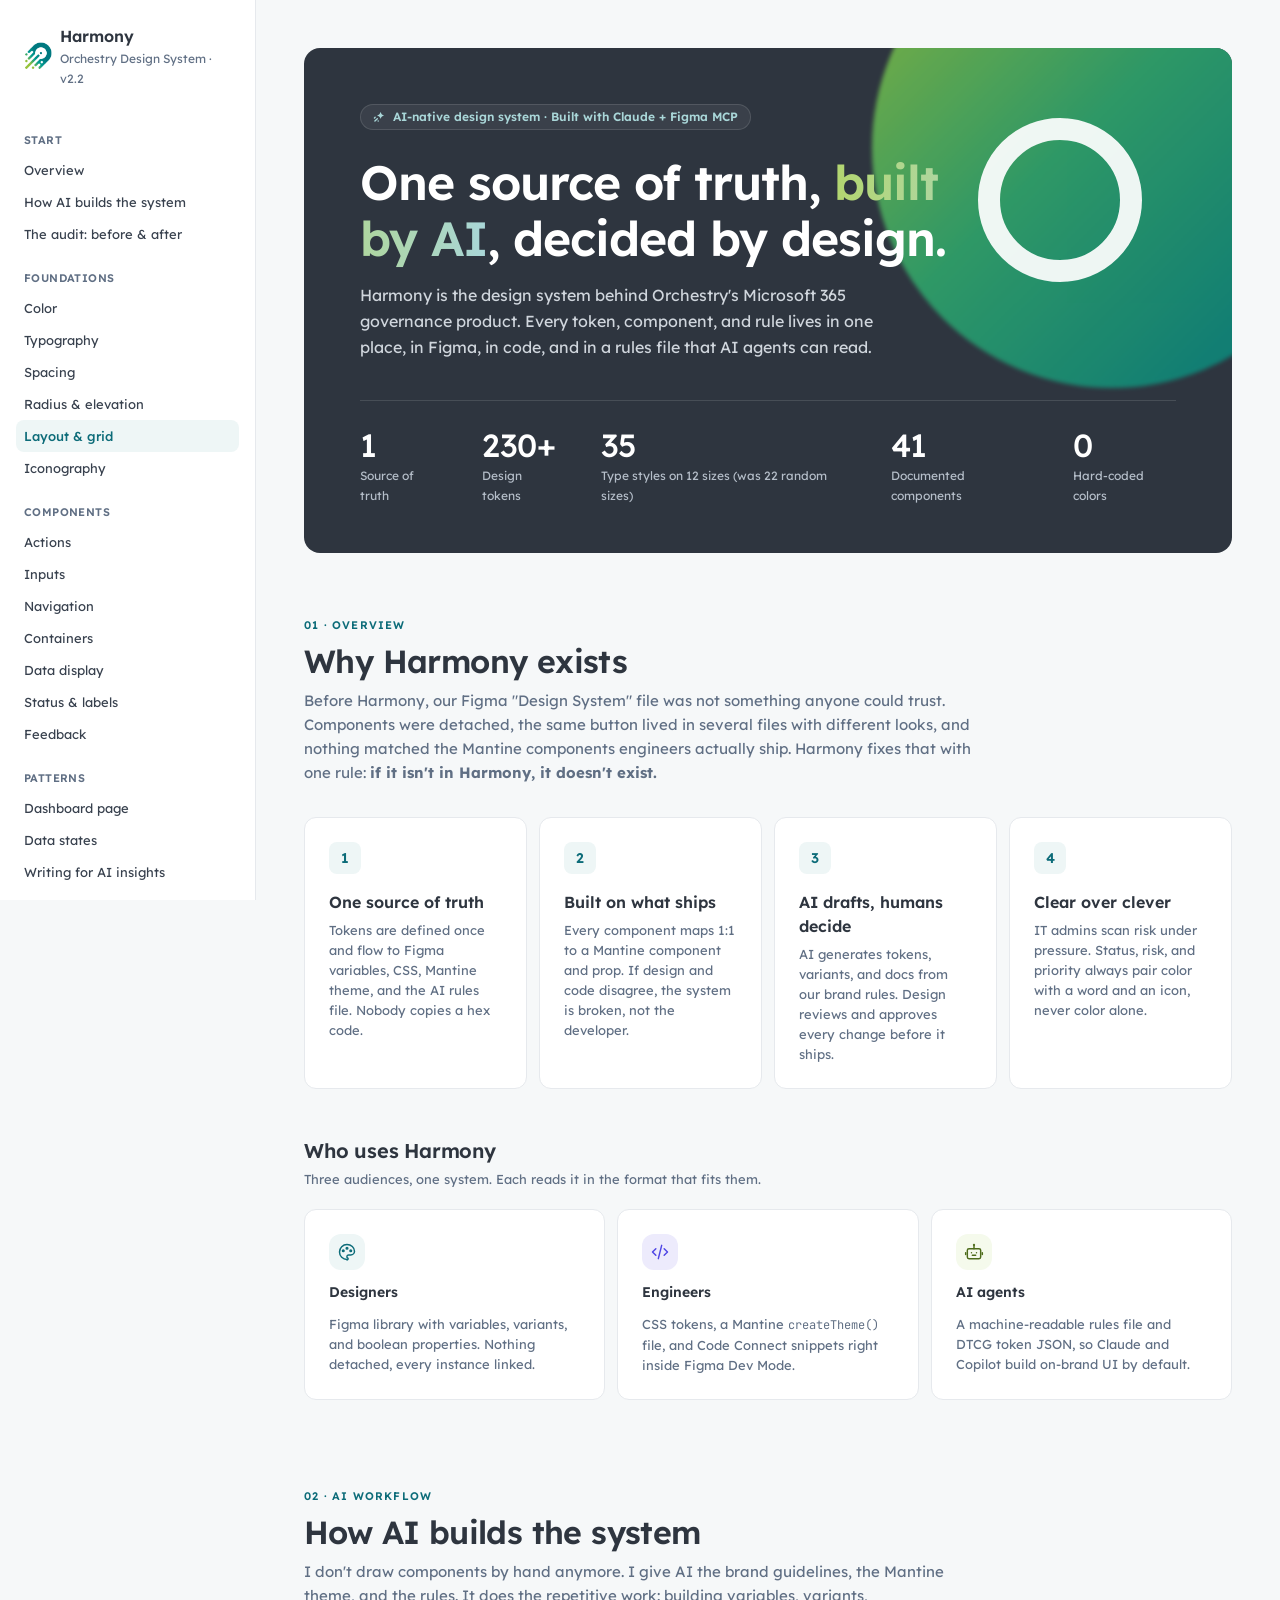
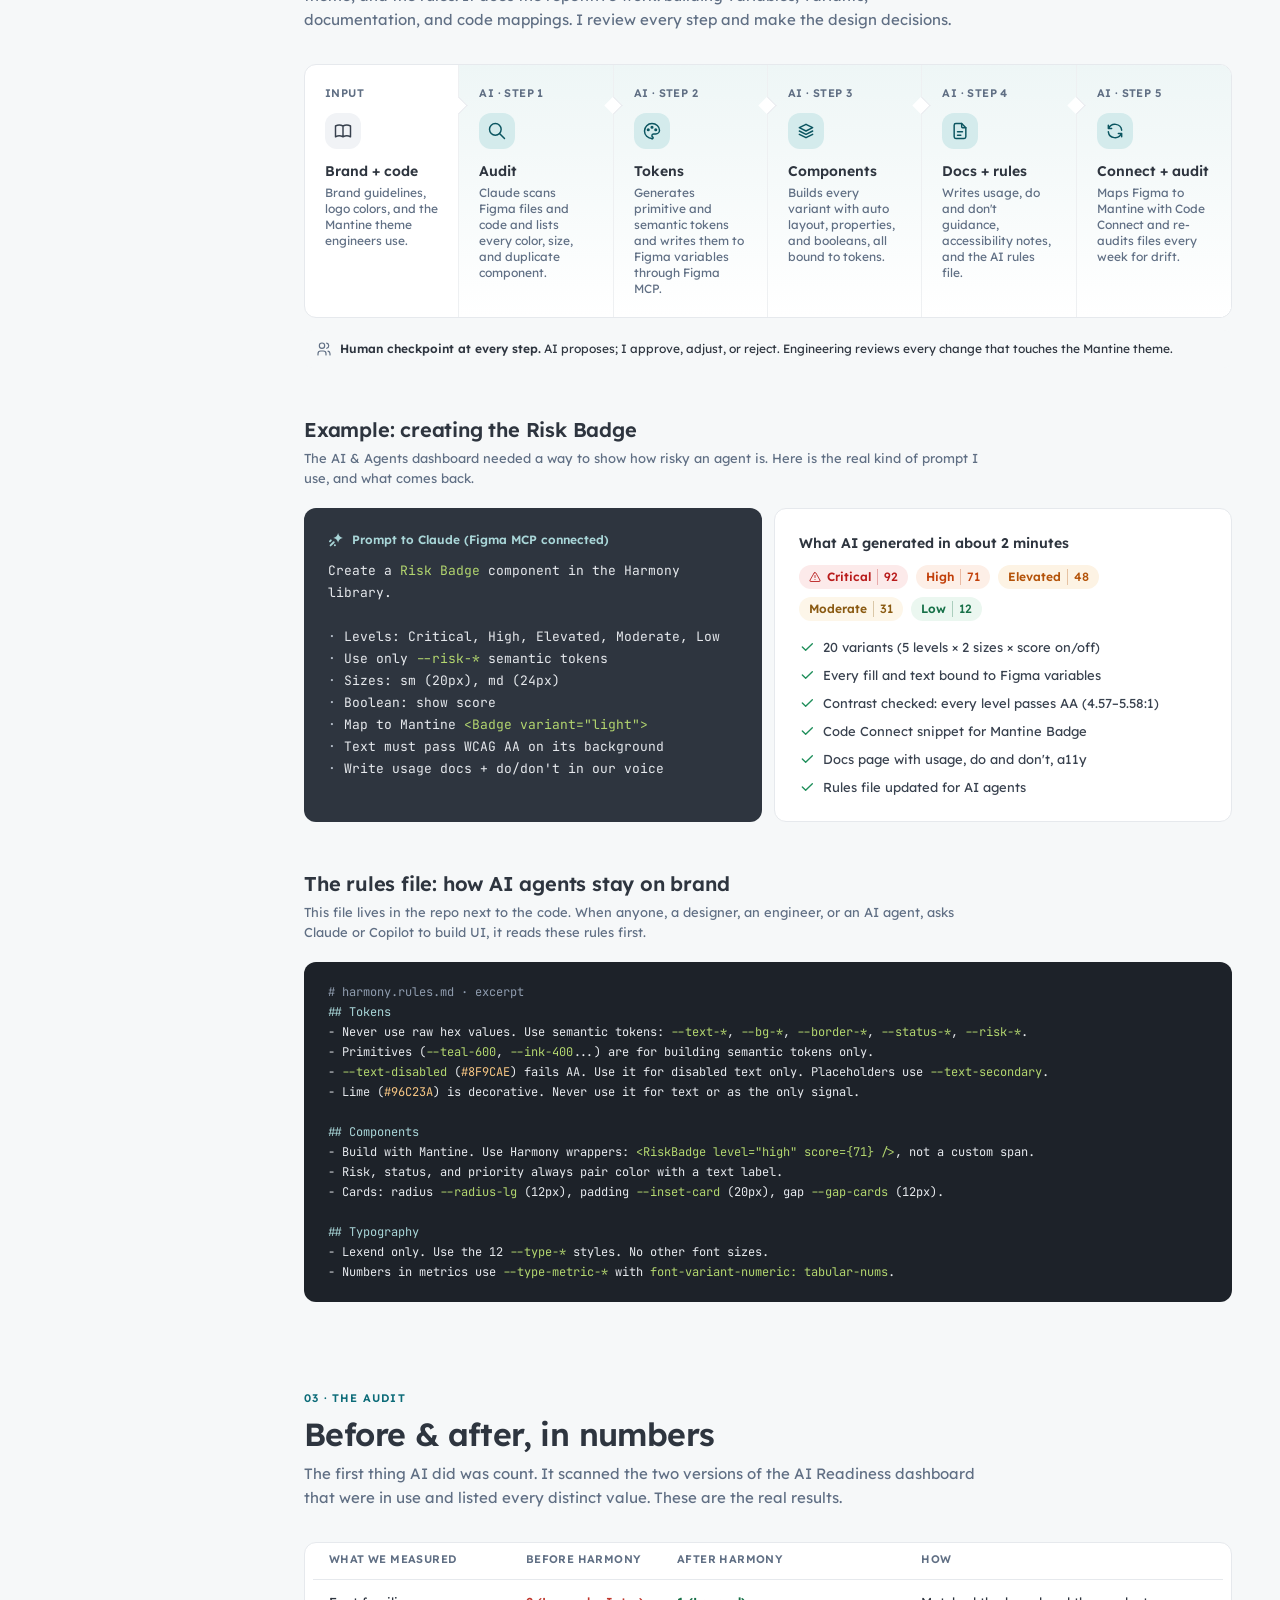
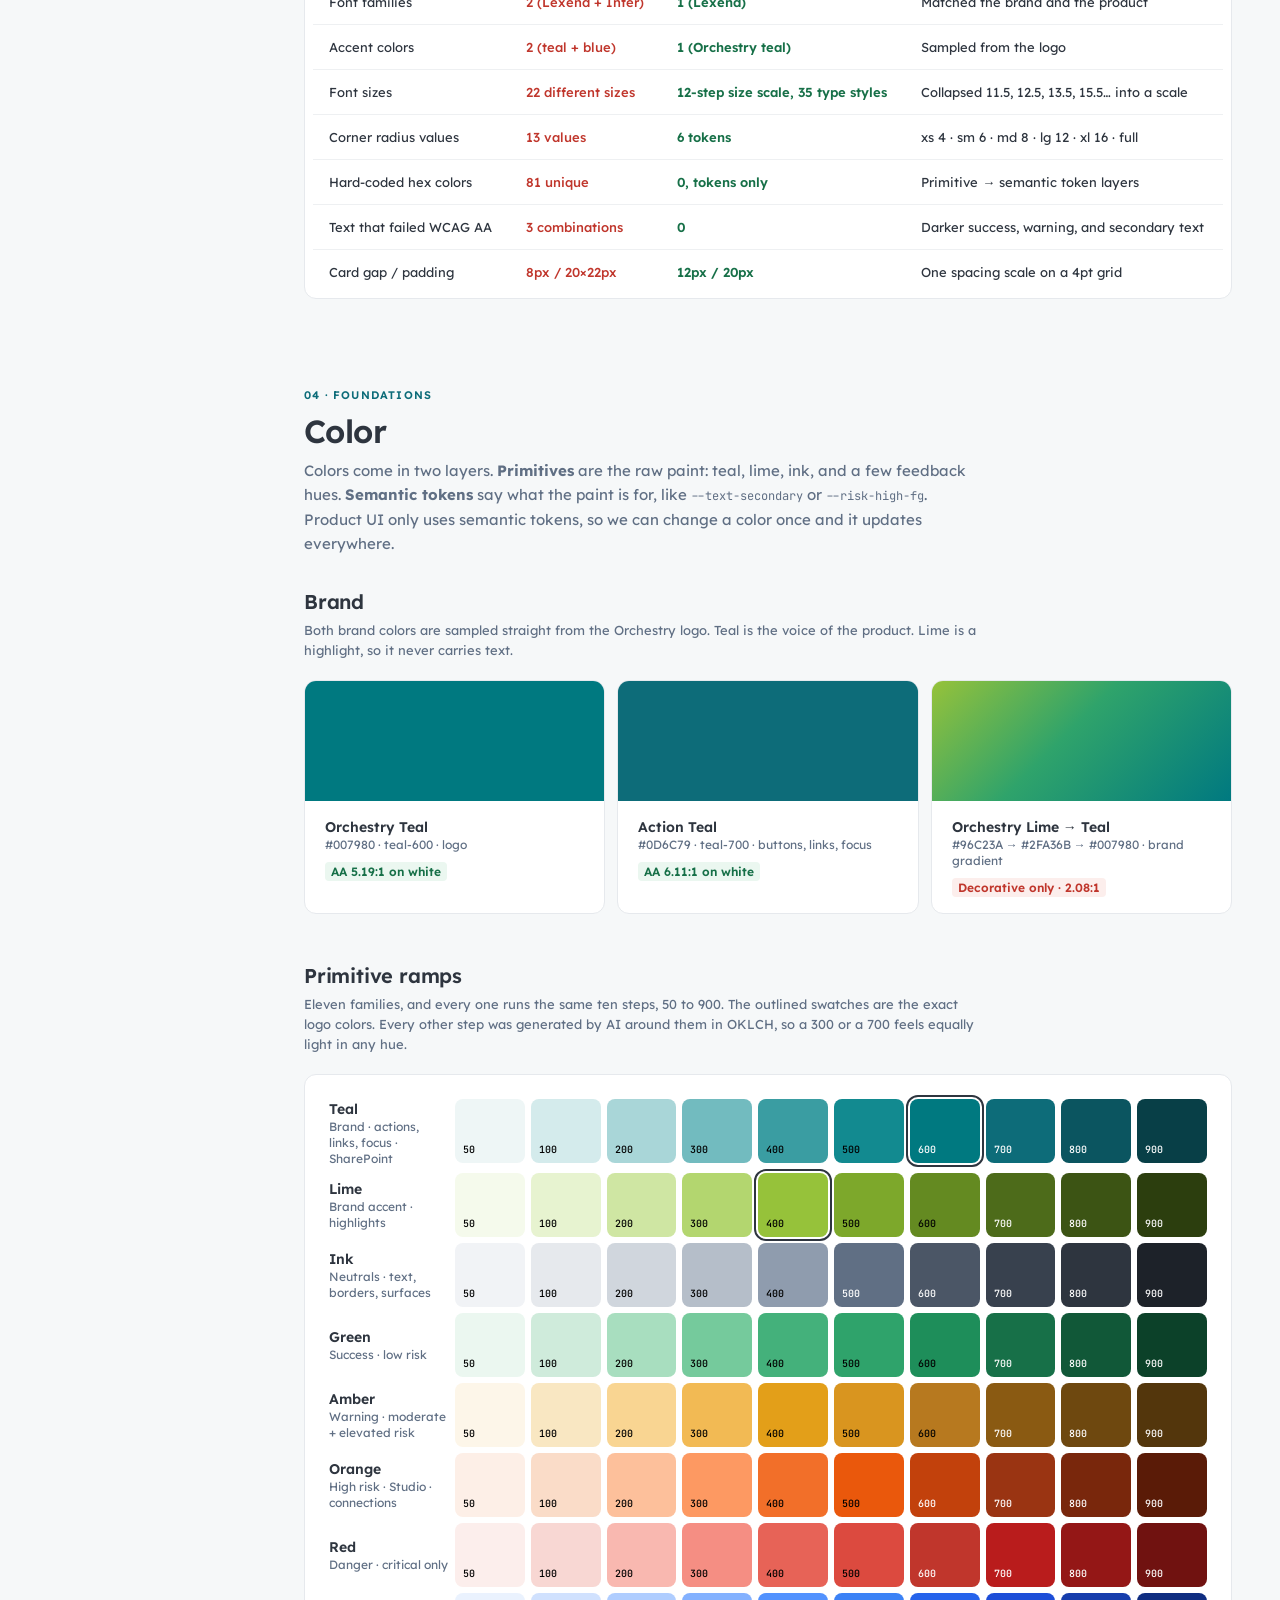
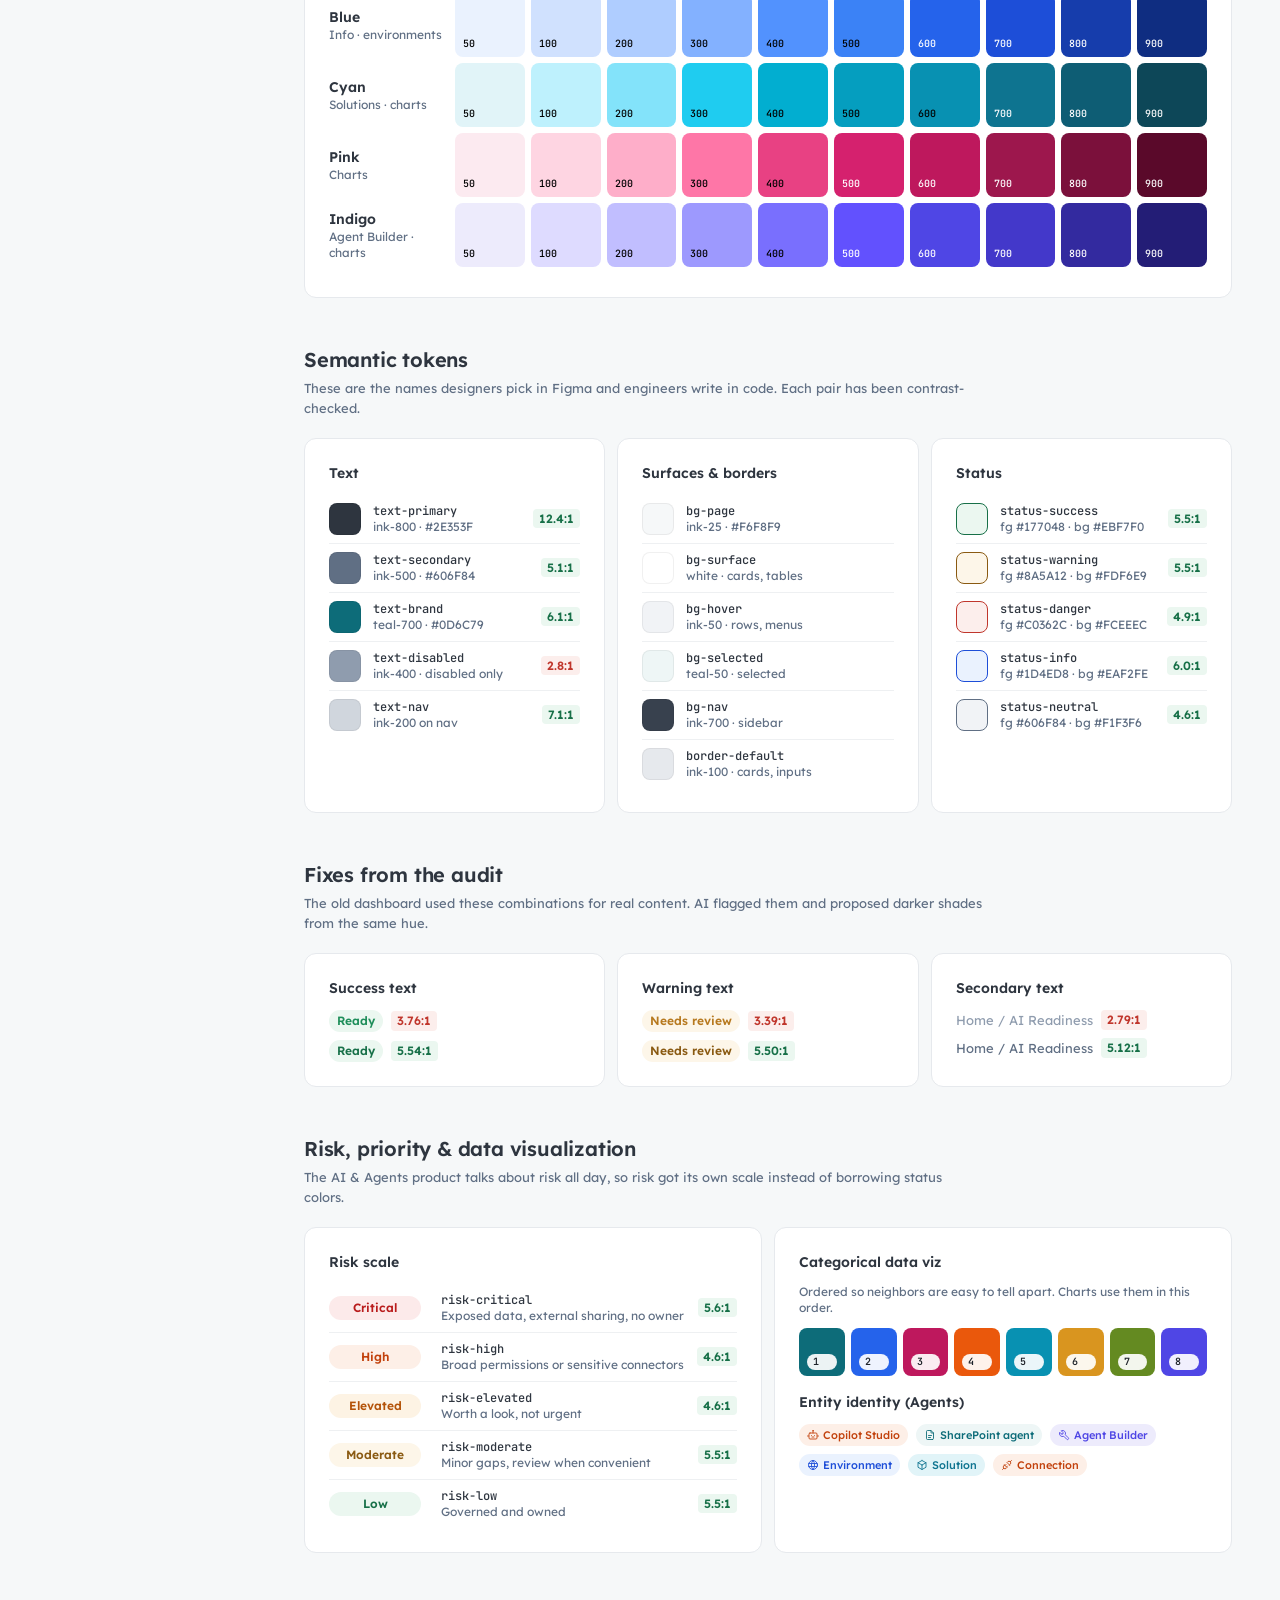
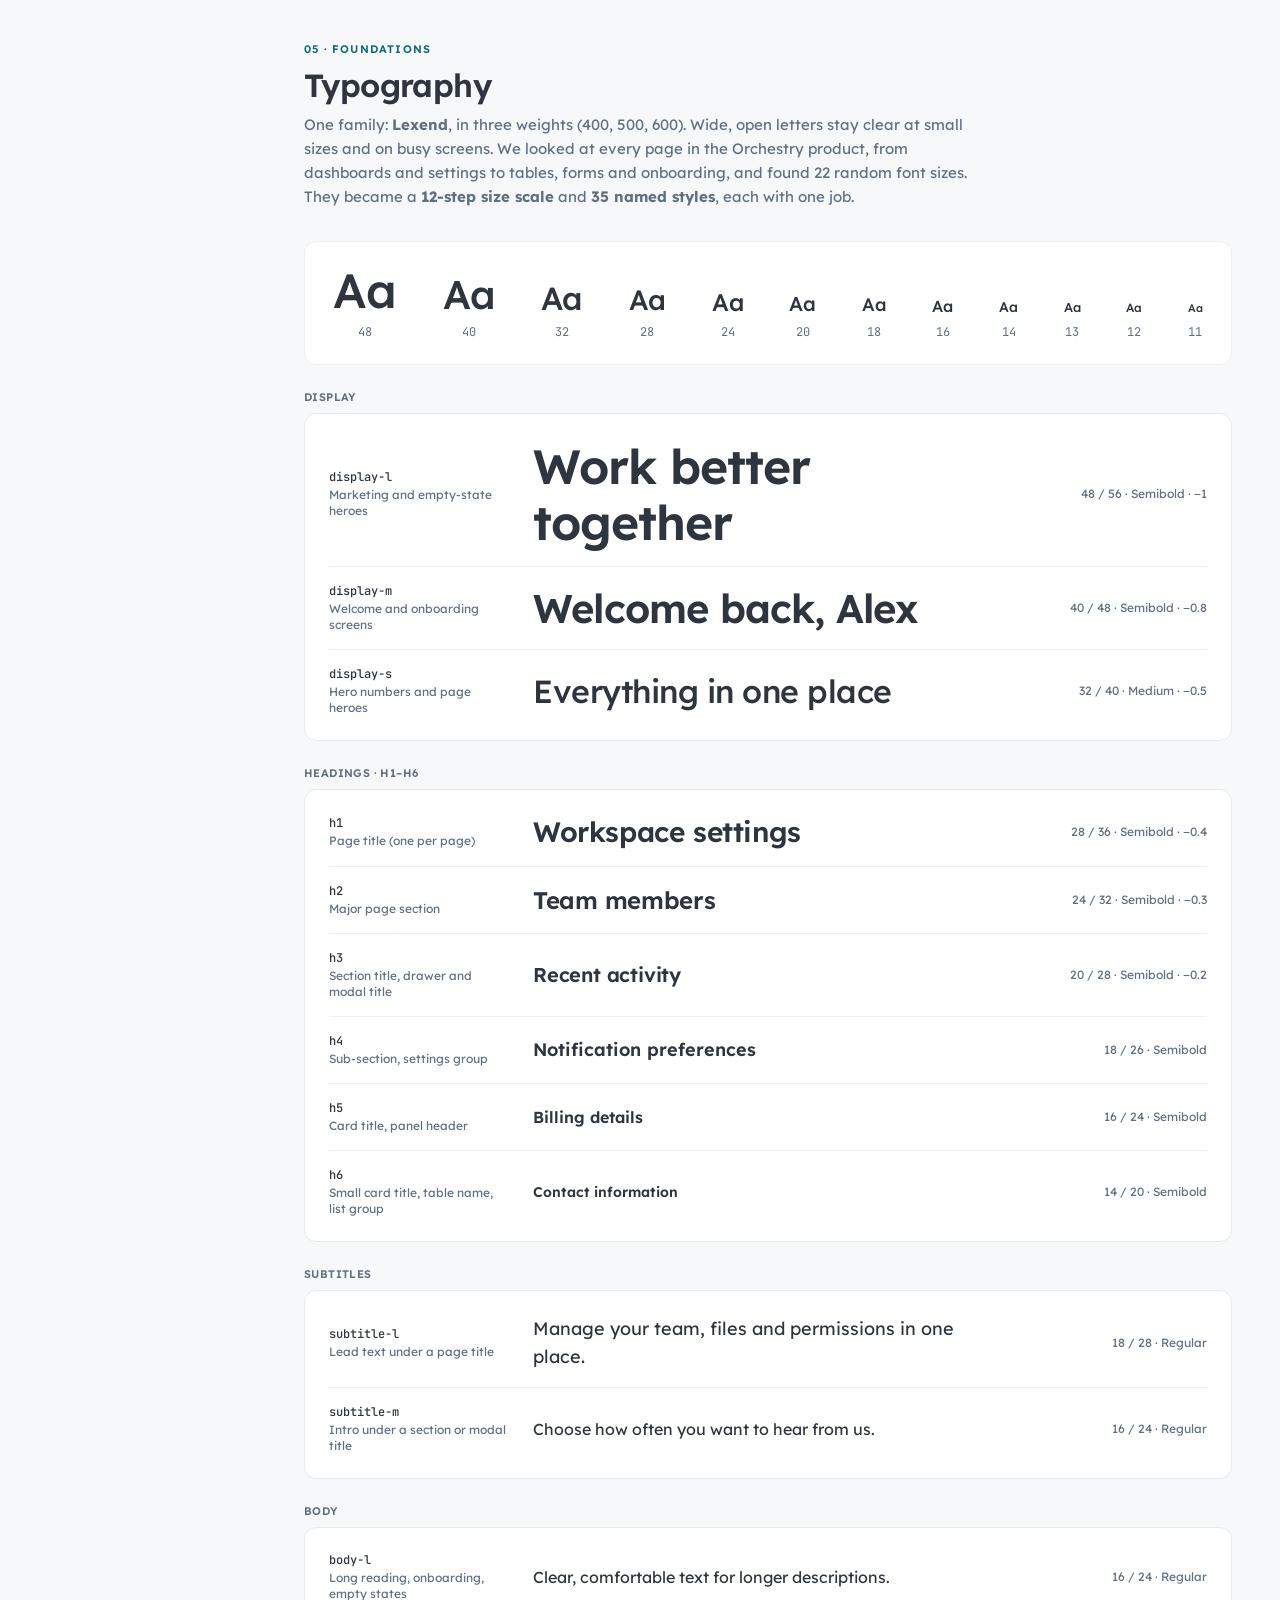
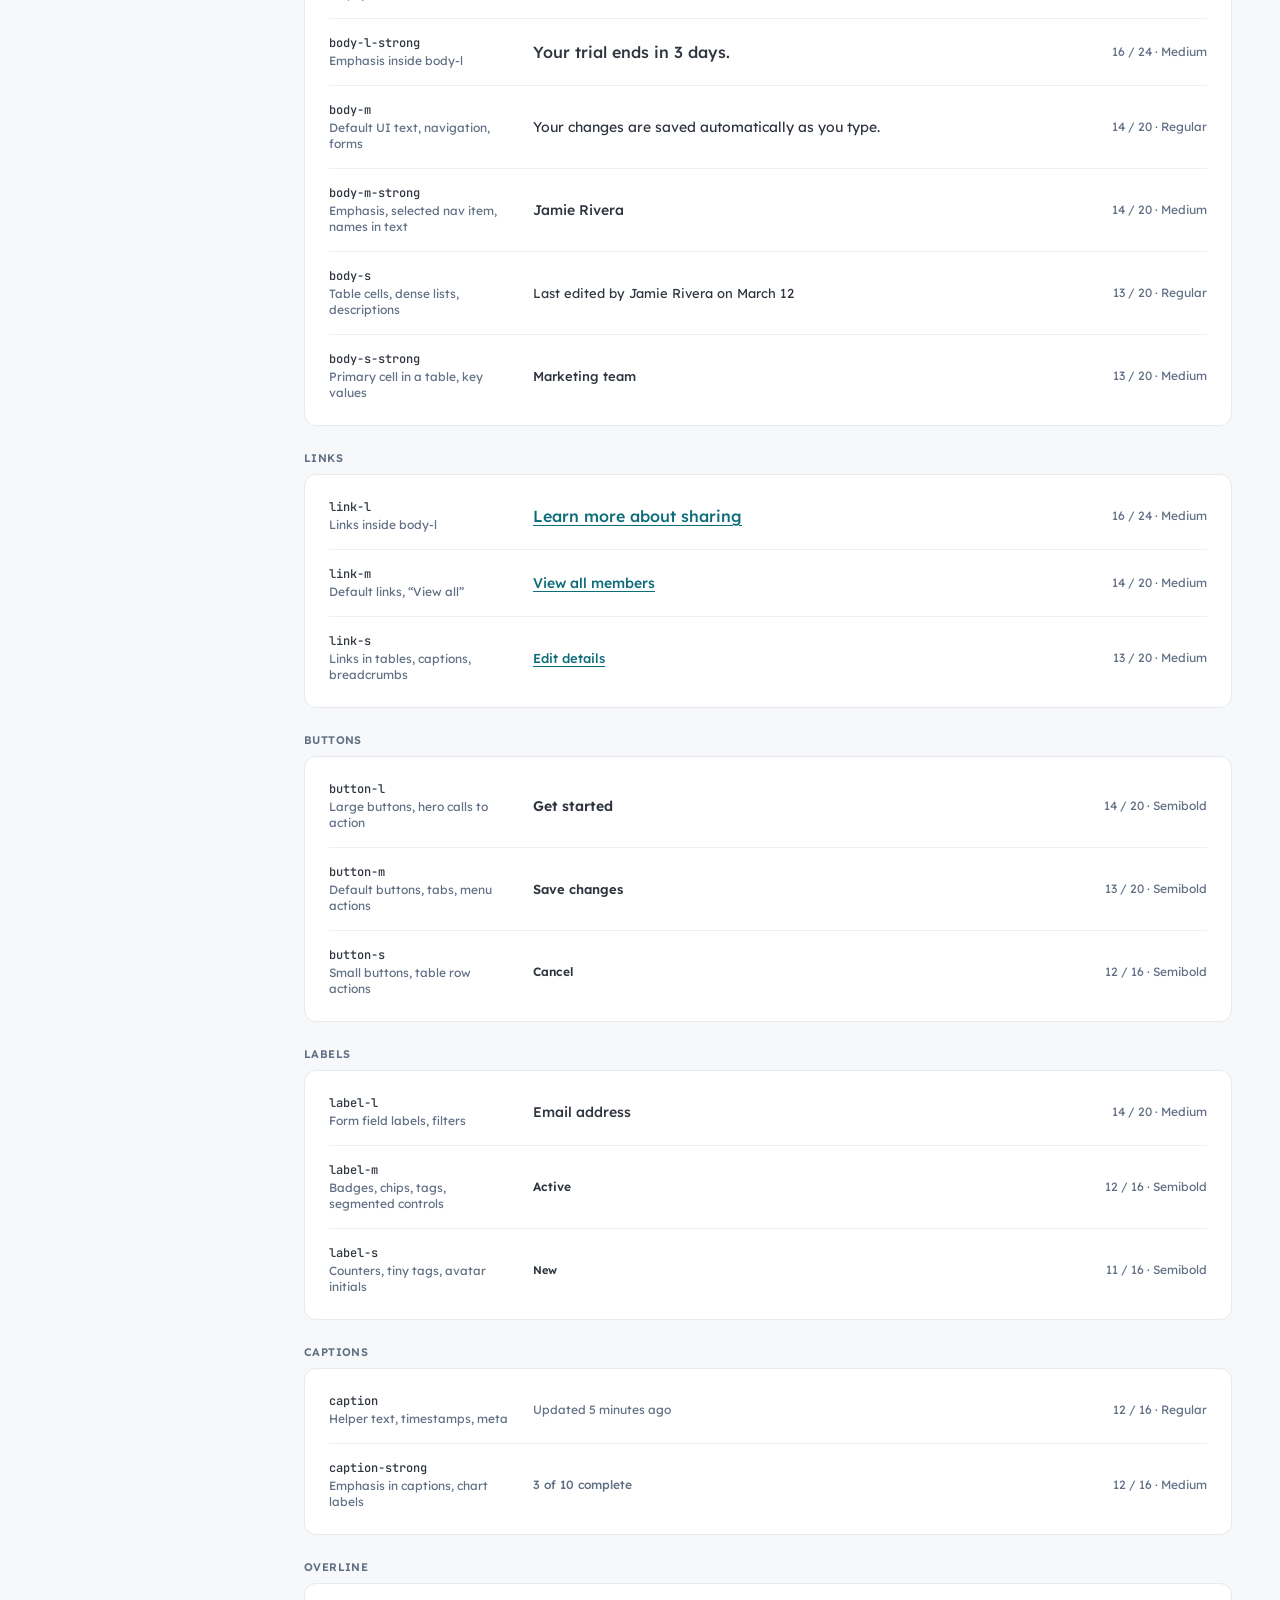
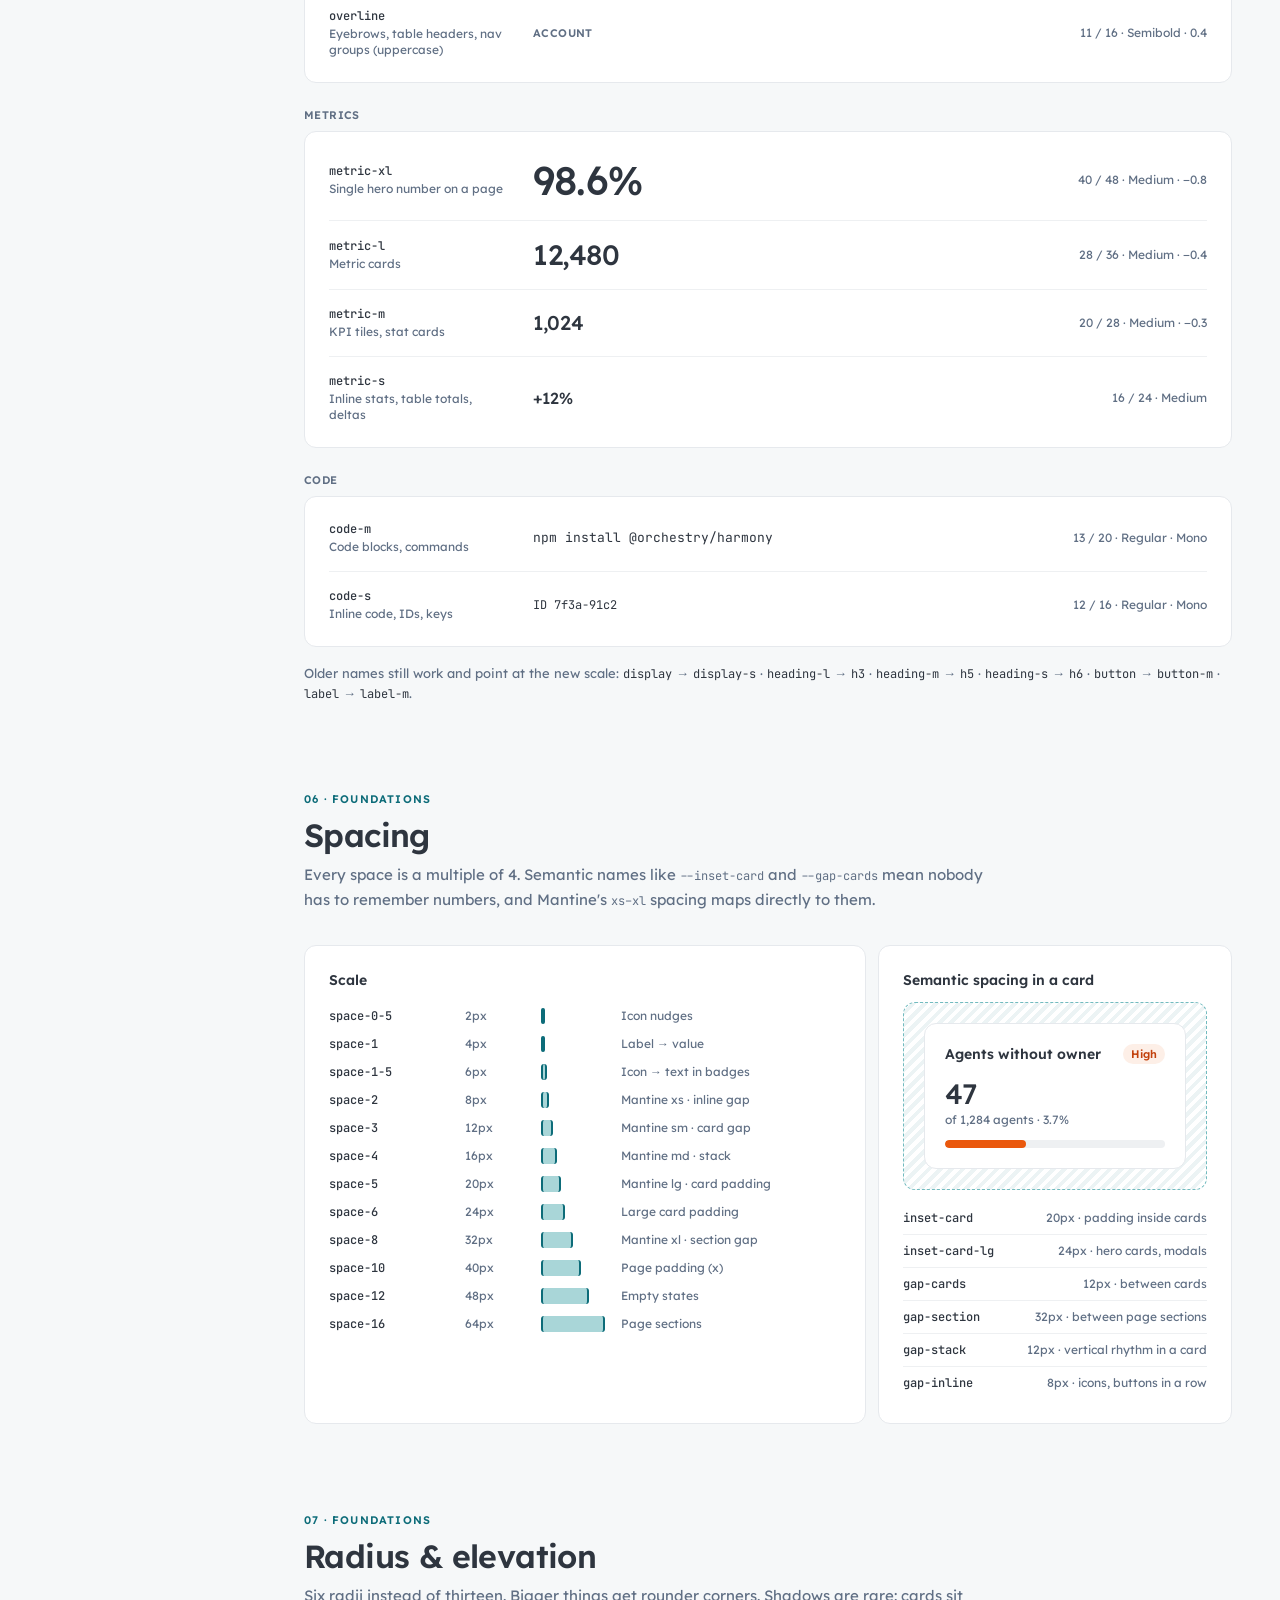
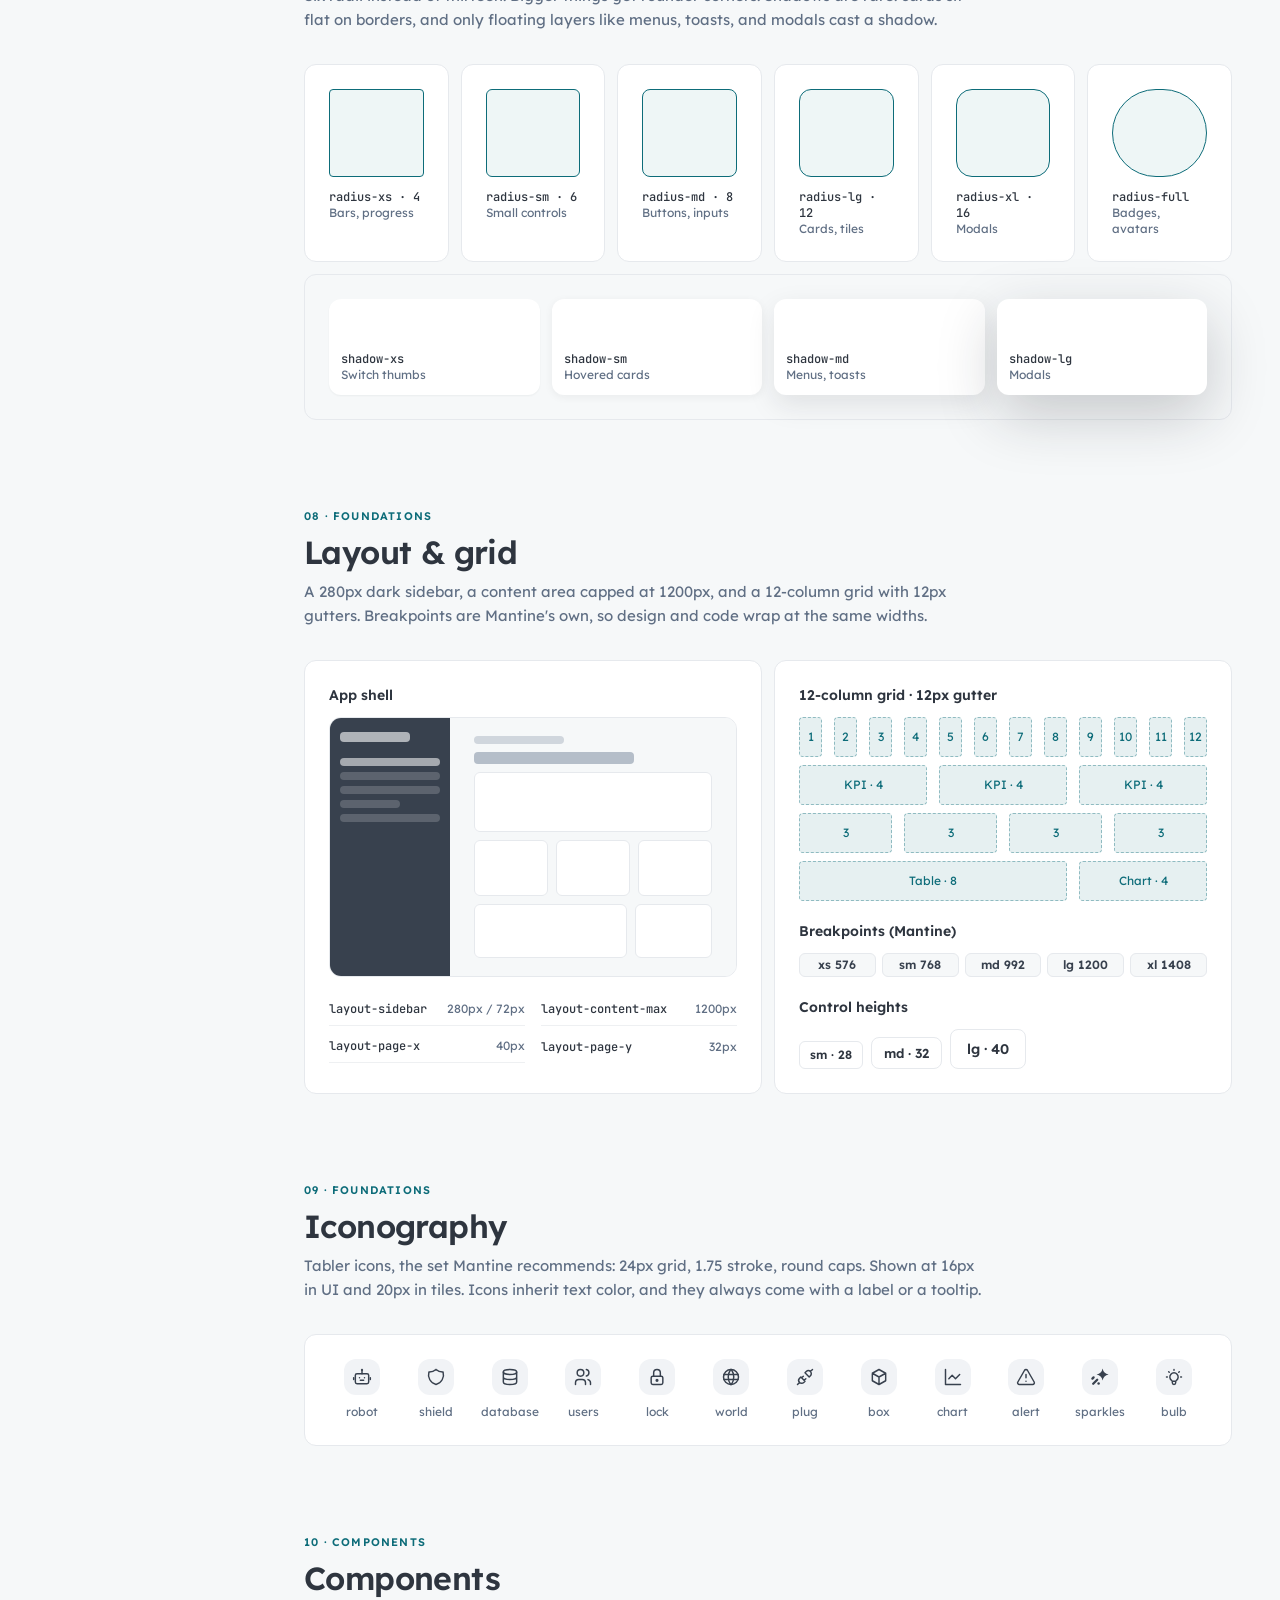
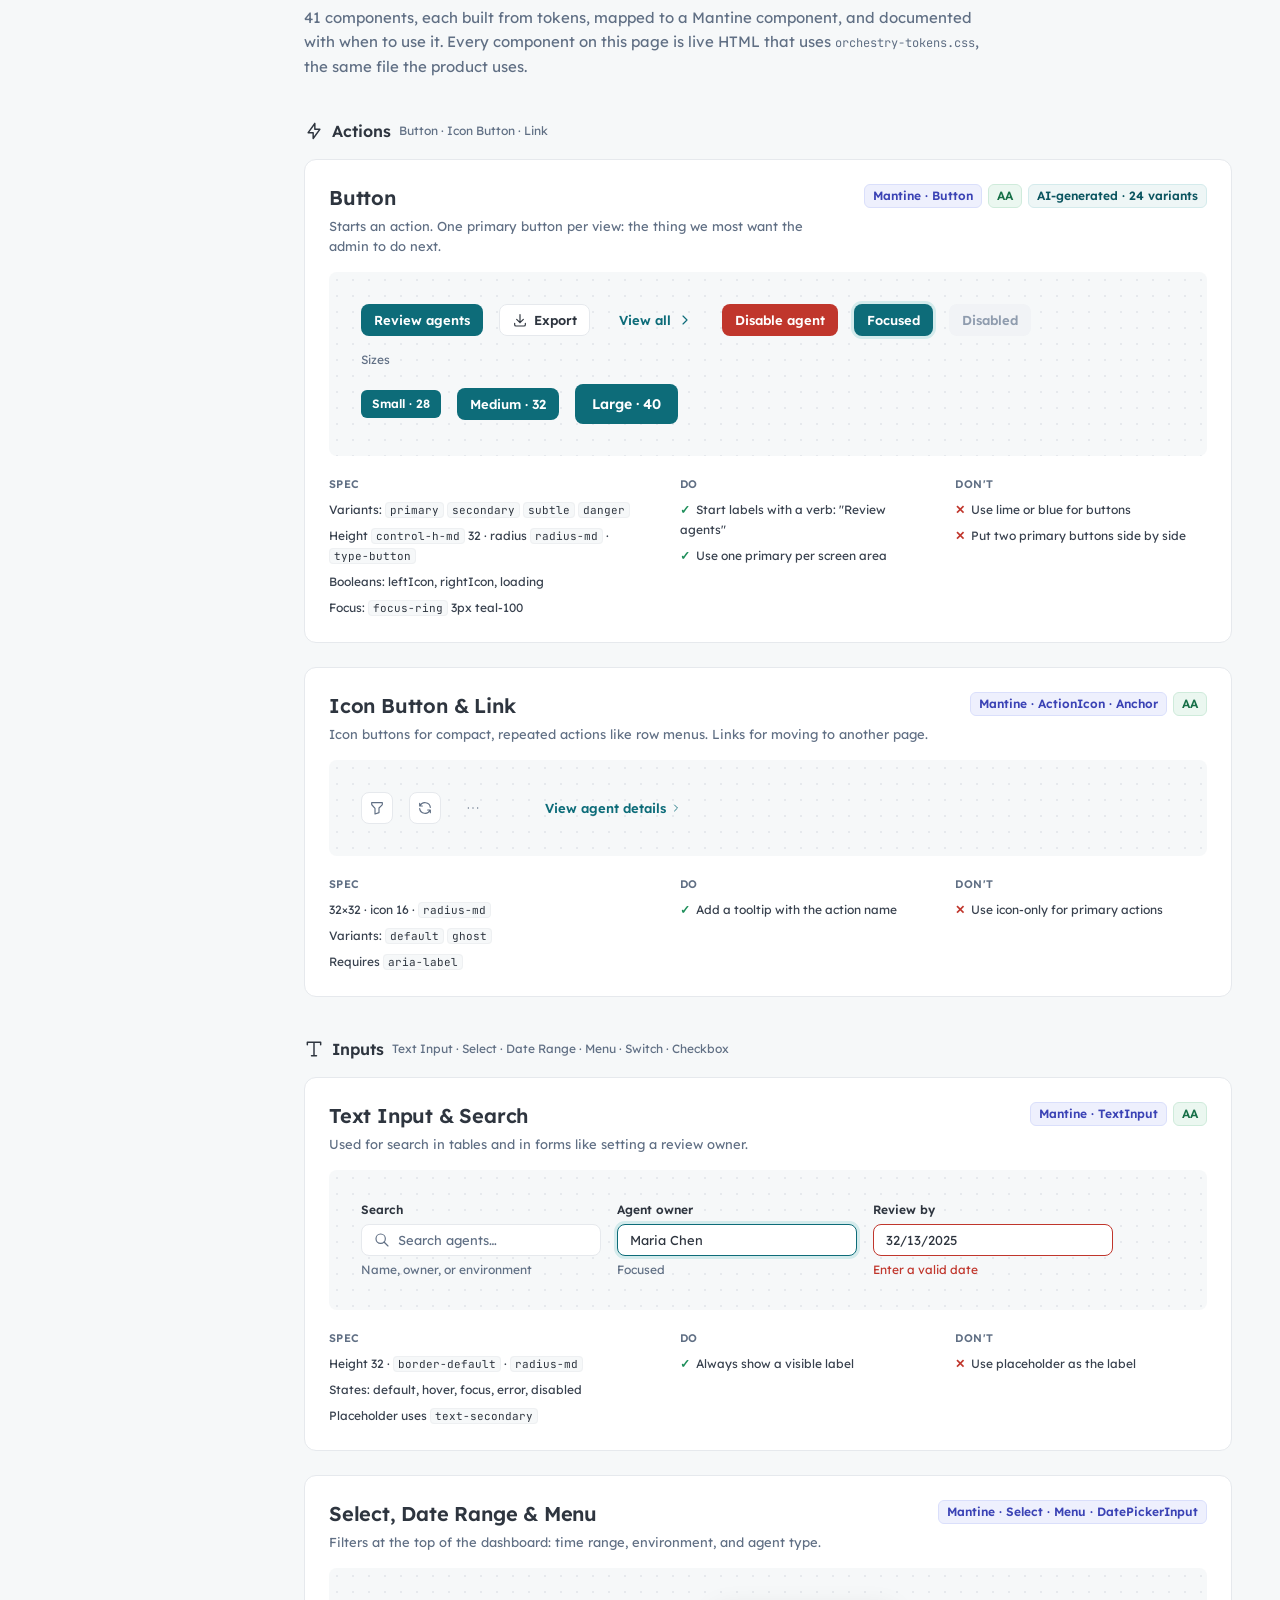
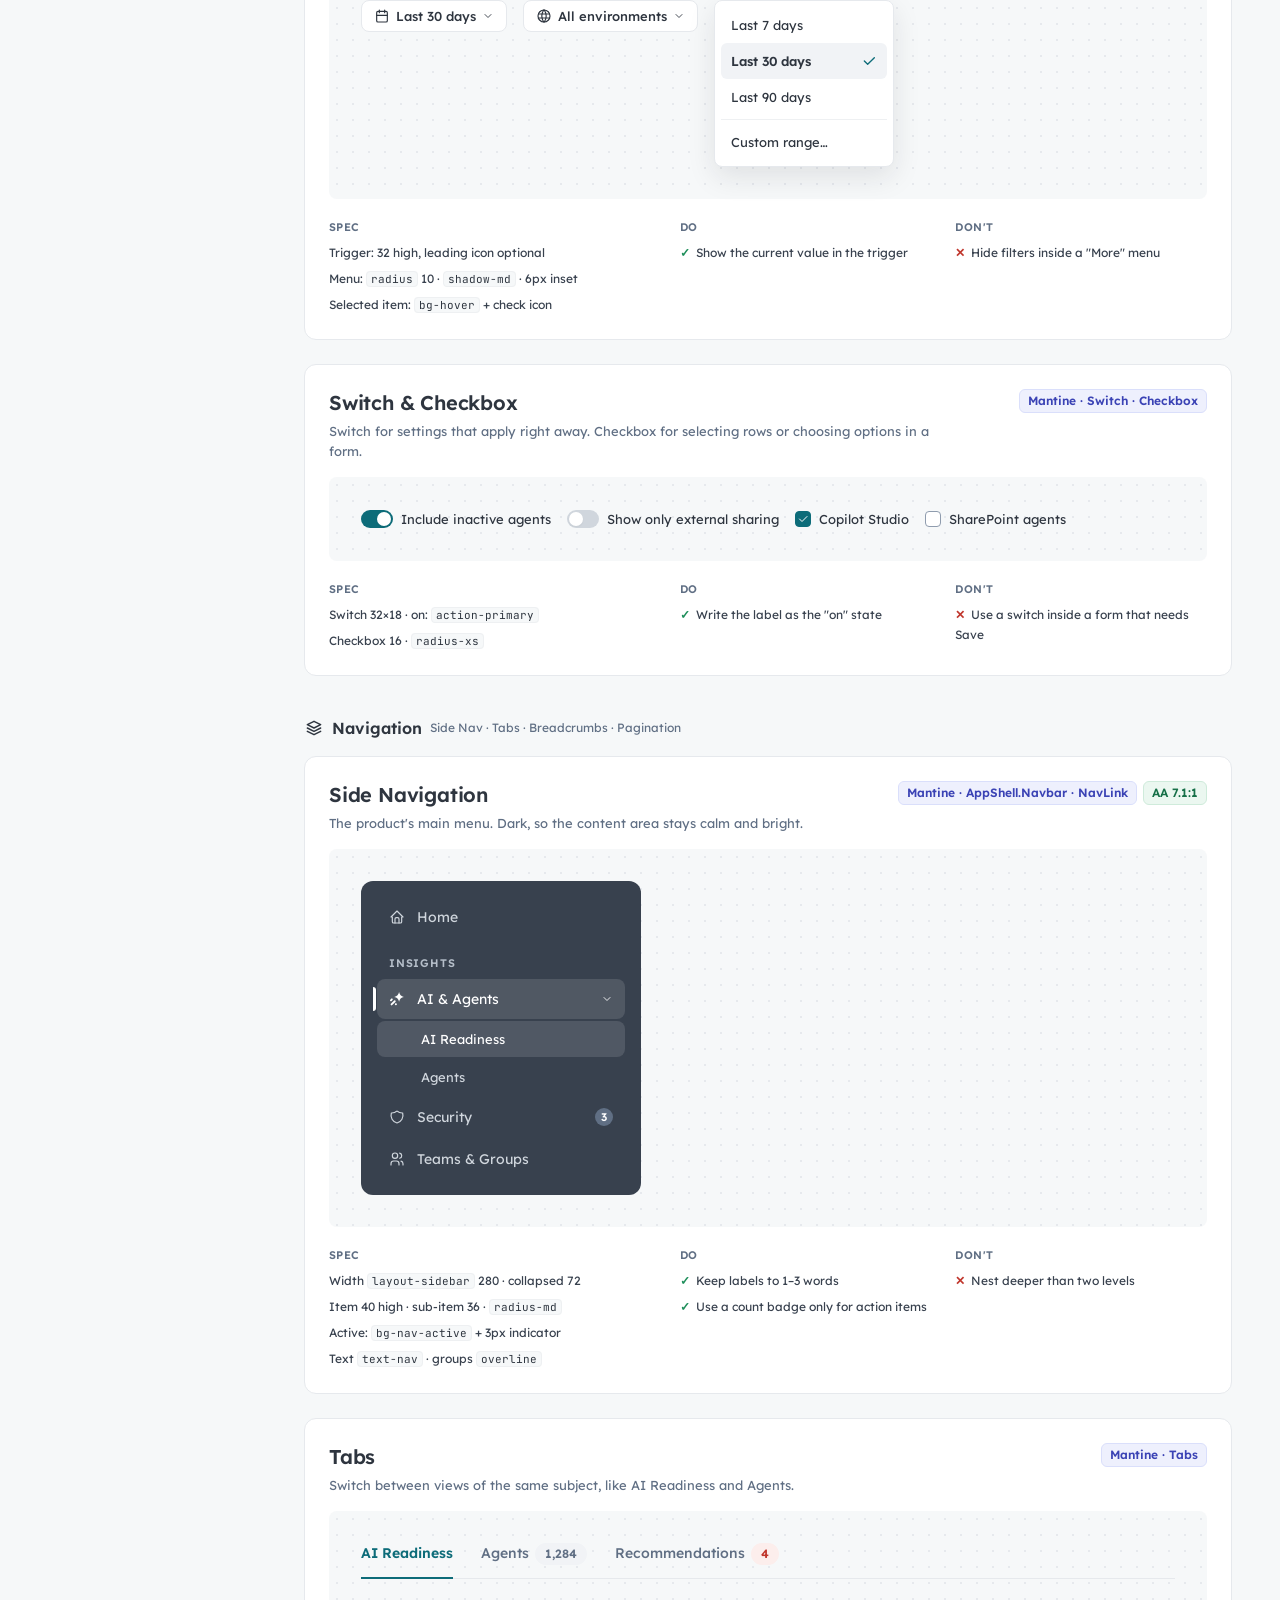
==== commit b02527f7: "Typography: full product type scale (35 styles on 12 sizes), general sample copy Co-authored-by: Cop" ====
--- a/docs.html
+++ b/docs.html
@@ -6,8 +6,8 @@
 <title>Harmony: Orchestry Design System</title>
 <link rel="preconnect" href="https://fonts.googleapis.com">
 <link href="https://fonts.googleapis.com/css2?family=Lexend:wght@400;500;600;700&family=JetBrains+Mono:wght@400;500&display=swap" rel="stylesheet">
-<link rel="stylesheet" href="orchestry-tokens.css?v=3.0.12">
-<link rel="stylesheet" href="harmony-components.css?v=3.0.12">
+<link rel="stylesheet" href="orchestry-tokens.css?v=3.0.13">
+<link rel="stylesheet" href="harmony-components.css?v=3.0.13">
 <style>
 /* ================= DOCS SHELL ================= */
 * { margin: 0; padding: 0; box-sizing: border-box; }
@@ -114,6 +114,12 @@
 /* Type specimen */
 .type-row { display: grid; grid-template-columns: 180px 1fr 220px; gap: var(--space-6); align-items: center; padding: var(--space-4) 0; border-bottom: 1px solid var(--border-subtle); }
 .type-row:last-child { border-bottom: none; }
+.type-group { font: var(--type-overline); letter-spacing: var(--track-overline); text-transform: uppercase; color: var(--text-secondary); margin: var(--space-6) 0 var(--space-2); }
+.type-sizes { display: flex; align-items: flex-end; justify-content: space-between; gap: 12px; padding: 24px 28px; margin-bottom: var(--space-2); background: var(--bg-surface); border: 1px solid var(--border-subtle); border-radius: var(--radius-lg); overflow-x: auto; }
+.type-sizes > div { display: flex; flex-direction: column; align-items: center; gap: 10px; color: var(--text-primary); }
+.type-sizes small { font: 400 12px/16px var(--font-mono); color: var(--text-secondary); }
+.type-legacy { font: var(--type-body-s); color: var(--text-secondary); margin-top: var(--space-4); }
+.type-legacy code { font: var(--type-code-s); color: var(--text-primary); }
 .type-row .tn { font: 500 12px/16px var(--font-mono); }
 .type-row .tu { font: var(--type-caption); color: var(--text-secondary); margin-top: 2px; }
 .type-row .ts { font: var(--type-caption); color: var(--text-secondary); text-align: right; }
@@ -260,7 +266,7 @@
   <div class="hero-stats">
     <div><b>1</b><span>Source of truth</span></div>
     <div><b>230+</b><span>Design tokens</span></div>
-    <div><b>12</b><span>Type styles (was 22 sizes)</span></div>
+    <div><b>35</b><span>Type styles on 12 sizes (was 22 random sizes)</span></div>
     <div><b>41</b><span>Documented components</span></div>
     <div><b>0</b><span>Hard-coded colors</span></div>
   </div>
@@ -374,7 +380,7 @@
       <tbody>
         <tr><td>Font families</td><td class="before">2 (Lexend + Inter)</td><td class="after">1 (Lexend)</td><td>Matched the brand and the product</td></tr>
         <tr><td>Accent colors</td><td class="before">2 (teal + blue)</td><td class="after">1 (Orchestry teal)</td><td>Sampled from the logo</td></tr>
-        <tr><td>Font sizes</td><td class="before">22 different sizes</td><td class="after">12 type styles</td><td>Collapsed 11.5, 12.5, 13.5, 15.5… into a scale</td></tr>
+        <tr><td>Font sizes</td><td class="before">22 different sizes</td><td class="after">12-step size scale, 35 type styles</td><td>Collapsed 11.5, 12.5, 13.5, 15.5… into a scale</td></tr>
         <tr><td>Corner radius values</td><td class="before">13 values</td><td class="after">6 tokens</td><td>xs 4 · sm 6 · md 8 · lg 12 · xl 16 · full</td></tr>
         <tr><td>Hard-coded hex colors</td><td class="before">81 unique</td><td class="after">0, tokens only</td><td>Primitive → semantic token layers</td></tr>
         <tr><td>Text that failed WCAG AA</td><td class="before">3 combinations</td><td class="after">0</td><td>Darker success, warning, and secondary text</td></tr>
@@ -502,21 +508,77 @@
 <section class="sec" id="typography">
   <div class="sec-num">05 · Foundations</div>
   <h2>Typography</h2>
-  <p class="sec-lead">One family: <b>Lexend</b>, designed for reading ease, which helps people scan dense governance data. Three weights: 400, 500, 600. Twelve styles replaced 22 random font sizes.</p>
+  <p class="sec-lead">One family: <b>Lexend</b>, in three weights (400, 500, 600). Wide, open letters stay clear at small sizes and on busy screens. We looked at every page in the Orchestry product, from dashboards and settings to tables, forms and onboarding, and found 22 random font sizes. They became a <b>12-step size scale</b> and <b>35 named styles</b>, each with one job.</p>
+  <div class="type-sizes"><div><span style="font:500 48px/1 var(--font-sans)">Aa</span><small>48</small></div><div><span style="font:500 40px/1 var(--font-sans)">Aa</span><small>40</small></div><div><span style="font:500 32px/1 var(--font-sans)">Aa</span><small>32</small></div><div><span style="font:500 28px/1 var(--font-sans)">Aa</span><small>28</small></div><div><span style="font:500 24px/1 var(--font-sans)">Aa</span><small>24</small></div><div><span style="font:500 20px/1 var(--font-sans)">Aa</span><small>20</small></div><div><span style="font:500 18px/1 var(--font-sans)">Aa</span><small>18</small></div><div><span style="font:500 16px/1 var(--font-sans)">Aa</span><small>16</small></div><div><span style="font:500 14px/1 var(--font-sans)">Aa</span><small>14</small></div><div><span style="font:500 13px/1 var(--font-sans)">Aa</span><small>13</small></div><div><span style="font:500 12px/1 var(--font-sans)">Aa</span><small>12</small></div><div><span style="font:500 11px/1 var(--font-sans)">Aa</span><small>11</small></div></div>
+  <div class="type-group">Display</div>
   <div class="panel" style="padding:8px 24px">
-    <div class="type-row"><div><div class="tn">display</div><div class="tu">Hero score</div></div><div style="font:var(--type-display);letter-spacing:var(--track-display)">72 / 100</div><div class="ts">32 / 40 · Medium · −0.5</div></div>
-    <div class="type-row"><div><div class="tn">metric-l</div><div class="tu">Metric cards</div></div><div style="font:var(--type-metric-l);letter-spacing:var(--track-metric-l)">1,284 agents</div><div class="ts">28 / 36 · Medium · −0.4</div></div>
-    <div class="type-row"><div><div class="tn">metric-m</div><div class="tu">KPIs, stat cards</div></div><div style="font:var(--type-metric-m);letter-spacing:var(--track-metric-m)">38 environments</div><div class="ts">20 / 28 · Medium · −0.3</div></div>
-    <div class="type-row"><div><div class="tn">heading-l</div><div class="tu">Page title</div></div><div style="font:var(--type-heading-l);letter-spacing:var(--track-heading-l)">AI Readiness</div><div class="ts">20 / 28 · Semibold · −0.2</div></div>
-    <div class="type-row"><div><div class="tn">heading-m</div><div class="tu">Section, modal title</div></div><div style="font:var(--type-heading-m)">Top recommendations</div><div class="ts">16 / 24 · Semibold</div></div>
-    <div class="type-row"><div><div class="tn">heading-s</div><div class="tu">Card title, table name</div></div><div style="font:var(--type-heading-s)">Sensitive data exposure</div><div class="ts">14 / 20 · Semibold</div></div>
-    <div class="type-row"><div><div class="tn">body-m</div><div class="tu">Default text, nav</div></div><div style="font:var(--type-body-m)">Agents created in the last 30 days without an owner.</div><div class="ts">14 / 20 · Regular</div></div>
-    <div class="type-row"><div><div class="tn">body-s</div><div class="tu">Tables, descriptions</div></div><div style="font:var(--type-body-s)">HR Onboarding Assistant · Copilot Studio</div><div class="ts">13 / 20 · Regular</div></div>
-    <div class="type-row"><div><div class="tn">button</div><div class="tu">Buttons, links</div></div><div style="font:var(--type-button)">Review agents</div><div class="ts">13 / 20 · Semibold</div></div>
-    <div class="type-row"><div><div class="tn">label</div><div class="tu">Badges, form labels</div></div><div style="font:var(--type-label)">High risk</div><div class="ts">12 / 16 · Semibold</div></div>
-    <div class="type-row"><div><div class="tn">caption</div><div class="tu">Helper, meta</div></div><div style="font:var(--type-caption);color:var(--text-secondary)">Last scanned 12 minutes ago</div><div class="ts">12 / 16 · Regular</div></div>
-    <div class="type-row"><div><div class="tn">overline</div><div class="tu">Table headers, nav groups</div></div><div style="font:var(--type-overline);letter-spacing:var(--track-overline);text-transform:uppercase;color:var(--text-secondary)">Risk level</div><div class="ts">11 / 16 · Semibold · Caps</div></div>
-  </div>
+    <div class="type-row"><div><div class="tn">display-l</div><div class="tu">Marketing and empty-state heroes</div></div><div style="font:var(--type-display-l);letter-spacing:var(--track-display-l);">Work better together</div><div class="ts">48 / 56 · Semibold · −1</div></div>
+    <div class="type-row"><div><div class="tn">display-m</div><div class="tu">Welcome and onboarding screens</div></div><div style="font:var(--type-display-m);letter-spacing:var(--track-display-m);">Welcome back, Alex</div><div class="ts">40 / 48 · Semibold · −0.8</div></div>
+    <div class="type-row"><div><div class="tn">display-s</div><div class="tu">Hero numbers and page heroes</div></div><div style="font:var(--type-display-s);letter-spacing:var(--track-display-s);">Everything in one place</div><div class="ts">32 / 40 · Medium · −0.5</div></div>
+  </div>
+  <div class="type-group">Headings · H1–H6</div>
+  <div class="panel" style="padding:8px 24px">
+    <div class="type-row"><div><div class="tn">h1</div><div class="tu">Page title (one per page)</div></div><div style="font:var(--type-h1);letter-spacing:var(--track-h1);">Workspace settings</div><div class="ts">28 / 36 · Semibold · −0.4</div></div>
+    <div class="type-row"><div><div class="tn">h2</div><div class="tu">Major page section</div></div><div style="font:var(--type-h2);letter-spacing:var(--track-h2);">Team members</div><div class="ts">24 / 32 · Semibold · −0.3</div></div>
+    <div class="type-row"><div><div class="tn">h3</div><div class="tu">Section title, drawer and modal title</div></div><div style="font:var(--type-h3);letter-spacing:var(--track-h3);">Recent activity</div><div class="ts">20 / 28 · Semibold · −0.2</div></div>
+    <div class="type-row"><div><div class="tn">h4</div><div class="tu">Sub-section, settings group</div></div><div style="font:var(--type-h4);">Notification preferences</div><div class="ts">18 / 26 · Semibold</div></div>
+    <div class="type-row"><div><div class="tn">h5</div><div class="tu">Card title, panel header</div></div><div style="font:var(--type-h5);">Billing details</div><div class="ts">16 / 24 · Semibold</div></div>
+    <div class="type-row"><div><div class="tn">h6</div><div class="tu">Small card title, table name, list group</div></div><div style="font:var(--type-h6);">Contact information</div><div class="ts">14 / 20 · Semibold</div></div>
+  </div>
+  <div class="type-group">Subtitles</div>
+  <div class="panel" style="padding:8px 24px">
+    <div class="type-row"><div><div class="tn">subtitle-l</div><div class="tu">Lead text under a page title</div></div><div style="font:var(--type-subtitle-l);">Manage your team, files and permissions in one place.</div><div class="ts">18 / 28 · Regular</div></div>
+    <div class="type-row"><div><div class="tn">subtitle-m</div><div class="tu">Intro under a section or modal title</div></div><div style="font:var(--type-subtitle-m);">Choose how often you want to hear from us.</div><div class="ts">16 / 24 · Regular</div></div>
+  </div>
+  <div class="type-group">Body</div>
+  <div class="panel" style="padding:8px 24px">
+    <div class="type-row"><div><div class="tn">body-l</div><div class="tu">Long reading, onboarding, empty states</div></div><div style="font:var(--type-body-l);">Clear, comfortable text for longer descriptions.</div><div class="ts">16 / 24 · Regular</div></div>
+    <div class="type-row"><div><div class="tn">body-l-strong</div><div class="tu">Emphasis inside body-l</div></div><div style="font:var(--type-body-l-strong);">Your trial ends in 3 days.</div><div class="ts">16 / 24 · Medium</div></div>
+    <div class="type-row"><div><div class="tn">body-m</div><div class="tu">Default UI text, navigation, forms</div></div><div style="font:var(--type-body-m);">Your changes are saved automatically as you type.</div><div class="ts">14 / 20 · Regular</div></div>
+    <div class="type-row"><div><div class="tn">body-m-strong</div><div class="tu">Emphasis, selected nav item, names in text</div></div><div style="font:var(--type-body-m-strong);">Jamie Rivera</div><div class="ts">14 / 20 · Medium</div></div>
+    <div class="type-row"><div><div class="tn">body-s</div><div class="tu">Table cells, dense lists, descriptions</div></div><div style="font:var(--type-body-s);">Last edited by Jamie Rivera on March 12</div><div class="ts">13 / 20 · Regular</div></div>
+    <div class="type-row"><div><div class="tn">body-s-strong</div><div class="tu">Primary cell in a table, key values</div></div><div style="font:var(--type-body-s-strong);">Marketing team</div><div class="ts">13 / 20 · Medium</div></div>
+  </div>
+  <div class="type-group">Links</div>
+  <div class="panel" style="padding:8px 24px">
+    <div class="type-row"><div><div class="tn">link-l</div><div class="tu">Links inside body-l</div></div><div style="font:var(--type-link-l);color:var(--text-brand);text-decoration:underline;text-underline-offset:3px;">Learn more about sharing</div><div class="ts">16 / 24 · Medium</div></div>
+    <div class="type-row"><div><div class="tn">link-m</div><div class="tu">Default links, “View all”</div></div><div style="font:var(--type-link-m);color:var(--text-brand);text-decoration:underline;text-underline-offset:3px;">View all members</div><div class="ts">14 / 20 · Medium</div></div>
+    <div class="type-row"><div><div class="tn">link-s</div><div class="tu">Links in tables, captions, breadcrumbs</div></div><div style="font:var(--type-link-s);color:var(--text-brand);text-decoration:underline;text-underline-offset:3px;">Edit details</div><div class="ts">13 / 20 · Medium</div></div>
+  </div>
+  <div class="type-group">Buttons</div>
+  <div class="panel" style="padding:8px 24px">
+    <div class="type-row"><div><div class="tn">button-l</div><div class="tu">Large buttons, hero calls to action</div></div><div style="font:var(--type-button-l);">Get started</div><div class="ts">14 / 20 · Semibold</div></div>
+    <div class="type-row"><div><div class="tn">button-m</div><div class="tu">Default buttons, tabs, menu actions</div></div><div style="font:var(--type-button-m);">Save changes</div><div class="ts">13 / 20 · Semibold</div></div>
+    <div class="type-row"><div><div class="tn">button-s</div><div class="tu">Small buttons, table row actions</div></div><div style="font:var(--type-button-s);">Cancel</div><div class="ts">12 / 16 · Semibold</div></div>
+  </div>
+  <div class="type-group">Labels</div>
+  <div class="panel" style="padding:8px 24px">
+    <div class="type-row"><div><div class="tn">label-l</div><div class="tu">Form field labels, filters</div></div><div style="font:var(--type-label-l);">Email address</div><div class="ts">14 / 20 · Medium</div></div>
+    <div class="type-row"><div><div class="tn">label-m</div><div class="tu">Badges, chips, tags, segmented controls</div></div><div style="font:var(--type-label-m);">Active</div><div class="ts">12 / 16 · Semibold</div></div>
+    <div class="type-row"><div><div class="tn">label-s</div><div class="tu">Counters, tiny tags, avatar initials</div></div><div style="font:var(--type-label-s);">New</div><div class="ts">11 / 16 · Semibold</div></div>
+  </div>
+  <div class="type-group">Captions</div>
+  <div class="panel" style="padding:8px 24px">
+    <div class="type-row"><div><div class="tn">caption</div><div class="tu">Helper text, timestamps, meta</div></div><div style="font:var(--type-caption);color:var(--text-secondary);">Updated 5 minutes ago</div><div class="ts">12 / 16 · Regular</div></div>
+    <div class="type-row"><div><div class="tn">caption-strong</div><div class="tu">Emphasis in captions, chart labels</div></div><div style="font:var(--type-caption-strong);color:var(--text-secondary);">3 of 10 complete</div><div class="ts">12 / 16 · Medium</div></div>
+  </div>
+  <div class="type-group">Overline</div>
+  <div class="panel" style="padding:8px 24px">
+    <div class="type-row"><div><div class="tn">overline</div><div class="tu">Eyebrows, table headers, nav groups (uppercase)</div></div><div style="font:var(--type-overline);letter-spacing:var(--track-overline);text-transform:uppercase;color:var(--text-secondary);">Account</div><div class="ts">11 / 16 · Semibold · 0.4</div></div>
+  </div>
+  <div class="type-group">Metrics</div>
+  <div class="panel" style="padding:8px 24px">
+    <div class="type-row"><div><div class="tn">metric-xl</div><div class="tu">Single hero number on a page</div></div><div style="font:var(--type-metric-xl);letter-spacing:var(--track-metric-xl);font-variant-numeric:tabular-nums;">98.6%</div><div class="ts">40 / 48 · Medium · −0.8</div></div>
+    <div class="type-row"><div><div class="tn">metric-l</div><div class="tu">Metric cards</div></div><div style="font:var(--type-metric-l);letter-spacing:var(--track-metric-l);font-variant-numeric:tabular-nums;">12,480</div><div class="ts">28 / 36 · Medium · −0.4</div></div>
+    <div class="type-row"><div><div class="tn">metric-m</div><div class="tu">KPI tiles, stat cards</div></div><div style="font:var(--type-metric-m);letter-spacing:var(--track-metric-m);font-variant-numeric:tabular-nums;">1,024</div><div class="ts">20 / 28 · Medium · −0.3</div></div>
+    <div class="type-row"><div><div class="tn">metric-s</div><div class="tu">Inline stats, table totals, deltas</div></div><div style="font:var(--type-metric-s);font-variant-numeric:tabular-nums;">+12%</div><div class="ts">16 / 24 · Medium</div></div>
+  </div>
+  <div class="type-group">Code</div>
+  <div class="panel" style="padding:8px 24px">
+    <div class="type-row"><div><div class="tn">code-m</div><div class="tu">Code blocks, commands</div></div><div style="font:var(--type-code-m);">npm install @orchestry/harmony</div><div class="ts">13 / 20 · Regular · Mono</div></div>
+    <div class="type-row"><div><div class="tn">code-s</div><div class="tu">Inline code, IDs, keys</div></div><div style="font:var(--type-code-s);">ID 7f3a-91c2</div><div class="ts">12 / 16 · Regular · Mono</div></div>
+  </div>
+  <p class="type-legacy">Older names still work and point at the new scale: <code>display</code> → <code>display-s</code> · <code>heading-l</code> → <code>h3</code> · <code>heading-m</code> → <code>h5</code> · <code>heading-s</code> → <code>h6</code> · <code>button</code> → <code>button-m</code> · <code>label</code> → <code>label-m</code>.</p>
 </section>
 
 <!-- ============ 06 SPACING ============ -->
@@ -1155,6 +1217,7 @@
   <div class="sub" id="changelog">
     <h3>Changelog</h3>
     <div class="panel" style="padding:8px 24px">
+      <div class="log"><span class="d">v3.3.0</span><span class="meta-chip" style="justify-self:start">Minor</span><span>Full type scale for the whole Orchestry product: 35 styles on 12 sizes. Adds Display L/M/S, headings H1–H6, subtitles, body L with strong variants, links, button L/M/S, label L/M/S, caption strong, metric XL/S and code. The six older names still work as aliases.</span></div>
       <div class="log"><span class="d">v3.2.0</span><span class="meta-chip" style="justify-self:start">Minor</span><span>Palette consolidated from 15 to 11 families. Removed leaf (→ green), yellow (→ amber), violet (→ indigo) and mint (→ teal), because each was too close to a sibling. Moderate risk is now light amber, Agent Builder is indigo, Environments are blue, SharePoint agents are teal and chart slot 3 is pink.</span></div>
       <div class="log"><span class="d">v3.1.0</span><span class="meta-chip" style="justify-self:start">Minor</span><span>Every color family now runs the same ten steps, 50 to 900. 76 new shades generated in OKLCH around the existing ones; no existing value changed.</span></div>
       <div class="log"><span class="d">v3.0.1</span><span class="meta-chip" style="justify-self:start">Patch</span><span>AA pass in both themes. Placeholders moved to <code>text-secondary</code>. Darker danger fill and lighter critical text in dark. Connection and solution text darkened in light. Viz avatars get a 25% shade so white initials pass.</span></div>
--- a/orchestry-tokens.css
+++ b/orchestry-tokens.css
@@ -155,19 +155,60 @@
   --weight-medium: 500;
   --weight-semibold: 600;
 
-  /* size / line-height / weight / tracking */
-  --type-display:    500 32px/40px var(--font-sans);  --track-display: -0.5px;
-  --type-metric-l:   500 28px/36px var(--font-sans);  --track-metric-l: -0.4px;
-  --type-metric-m:   500 20px/28px var(--font-sans);  --track-metric-m: -0.3px;
-  --type-heading-l:  600 20px/28px var(--font-sans);  --track-heading-l: -0.2px;
-  --type-heading-m:  600 16px/24px var(--font-sans);
-  --type-heading-s:  600 14px/20px var(--font-sans);
-  --type-body-m:     400 14px/20px var(--font-sans);
-  --type-body-s:     400 13px/20px var(--font-sans);
-  --type-caption:    400 12px/16px var(--font-sans);
-  --type-label:      600 12px/16px var(--font-sans);
-  --type-button:     600 13px/20px var(--font-sans);
-  --type-overline:   600 11px/16px var(--font-sans);  --track-overline: 0.4px;
+  /* size / line-height / weight / tracking: 35 styles on a 12-step size scale */
+  /* Display */
+  --type-display-l:     600 48px/56px var(--font-sans);             --track-display-l: -1px;
+  --type-display-m:     600 40px/48px var(--font-sans);             --track-display-m: -0.8px;
+  --type-display-s:     500 32px/40px var(--font-sans);             --track-display-s: -0.5px;
+  /* Heading */
+  --type-h1:            600 28px/36px var(--font-sans);             --track-h1: -0.4px;
+  --type-h2:            600 24px/32px var(--font-sans);             --track-h2: -0.3px;
+  --type-h3:            600 20px/28px var(--font-sans);             --track-h3: -0.2px;
+  --type-h4:            600 18px/26px var(--font-sans);
+  --type-h5:            600 16px/24px var(--font-sans);
+  --type-h6:            600 14px/20px var(--font-sans);
+  /* Subtitle */
+  --type-subtitle-l:    400 18px/28px var(--font-sans);
+  --type-subtitle-m:    400 16px/24px var(--font-sans);
+  /* Body */
+  --type-body-l:        400 16px/24px var(--font-sans);
+  --type-body-l-strong: 500 16px/24px var(--font-sans);
+  --type-body-m:        400 14px/20px var(--font-sans);
+  --type-body-m-strong: 500 14px/20px var(--font-sans);
+  --type-body-s:        400 13px/20px var(--font-sans);
+  --type-body-s-strong: 500 13px/20px var(--font-sans);
+  /* Link */
+  --type-link-l:        500 16px/24px var(--font-sans);
+  --type-link-m:        500 14px/20px var(--font-sans);
+  --type-link-s:        500 13px/20px var(--font-sans);
+  /* Button */
+  --type-button-l:      600 14px/20px var(--font-sans);
+  --type-button-m:      600 13px/20px var(--font-sans);
+  --type-button-s:      600 12px/16px var(--font-sans);
+  /* Label */
+  --type-label-l:       500 14px/20px var(--font-sans);
+  --type-label-m:       600 12px/16px var(--font-sans);
+  --type-label-s:       600 11px/16px var(--font-sans);
+  /* Caption */
+  --type-caption:       400 12px/16px var(--font-sans);
+  --type-caption-strong: 500 12px/16px var(--font-sans);
+  /* Overline */
+  --type-overline:      600 11px/16px var(--font-sans);             --track-overline: 0.4px;
+  /* Metric */
+  --type-metric-xl:     500 40px/48px var(--font-sans);             --track-metric-xl: -0.8px;
+  --type-metric-l:      500 28px/36px var(--font-sans);             --track-metric-l: -0.4px;
+  --type-metric-m:      500 20px/28px var(--font-sans);             --track-metric-m: -0.3px;
+  --type-metric-s:      500 16px/24px var(--font-sans);
+  /* Code */
+  --type-code-m:        400 13px/20px var(--font-mono);
+  --type-code-s:        400 12px/16px var(--font-mono);
+  /* Legacy names: older code keeps working, each points at the new scale */
+  --type-display:       var(--type-display-s);                      --track-display: var(--track-display-s);
+  --type-heading-l:     var(--type-h3);                             --track-heading-l: var(--track-h3);
+  --type-heading-m:     var(--type-h5);
+  --type-heading-s:     var(--type-h6);
+  --type-button:        var(--type-button-m);
+  --type-label:         var(--type-label-m);
 
   /* ---------- 4. SPACING (4-pt scale) ---------- */
   --space-0: 0;
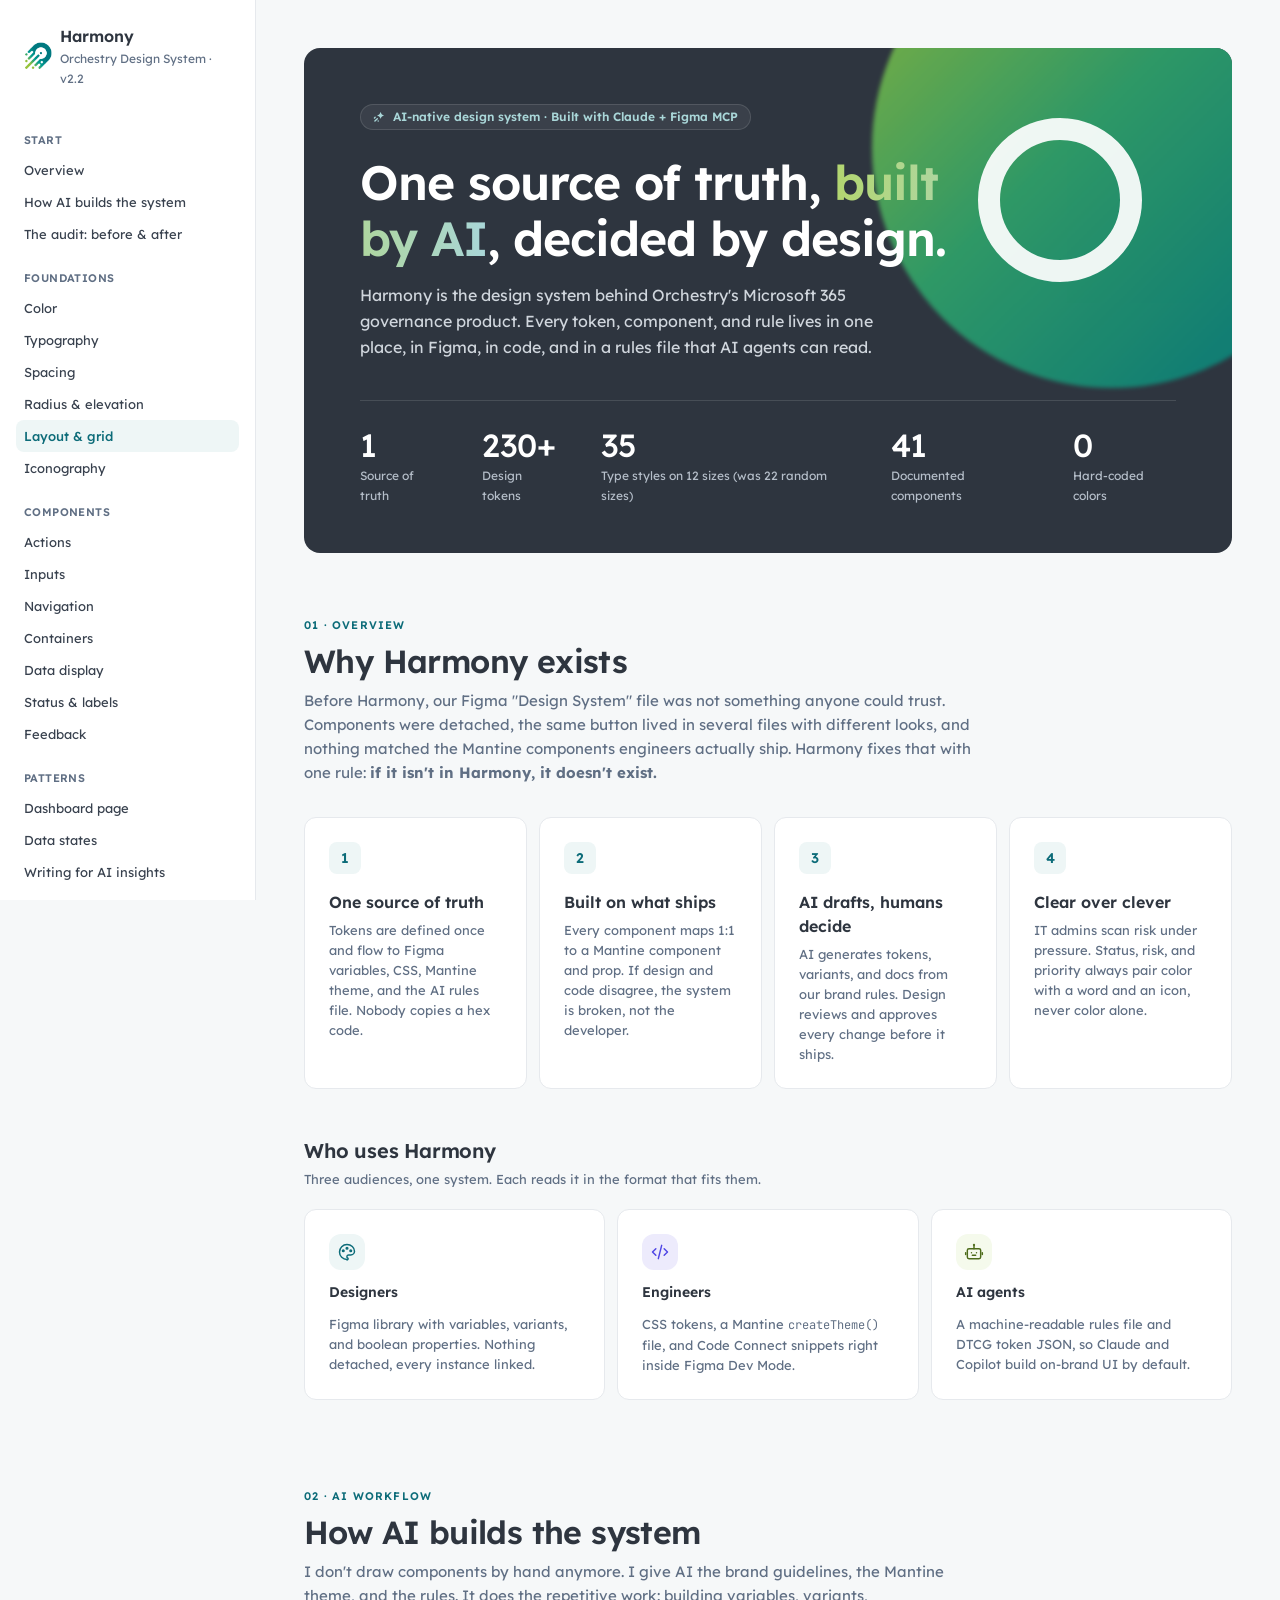
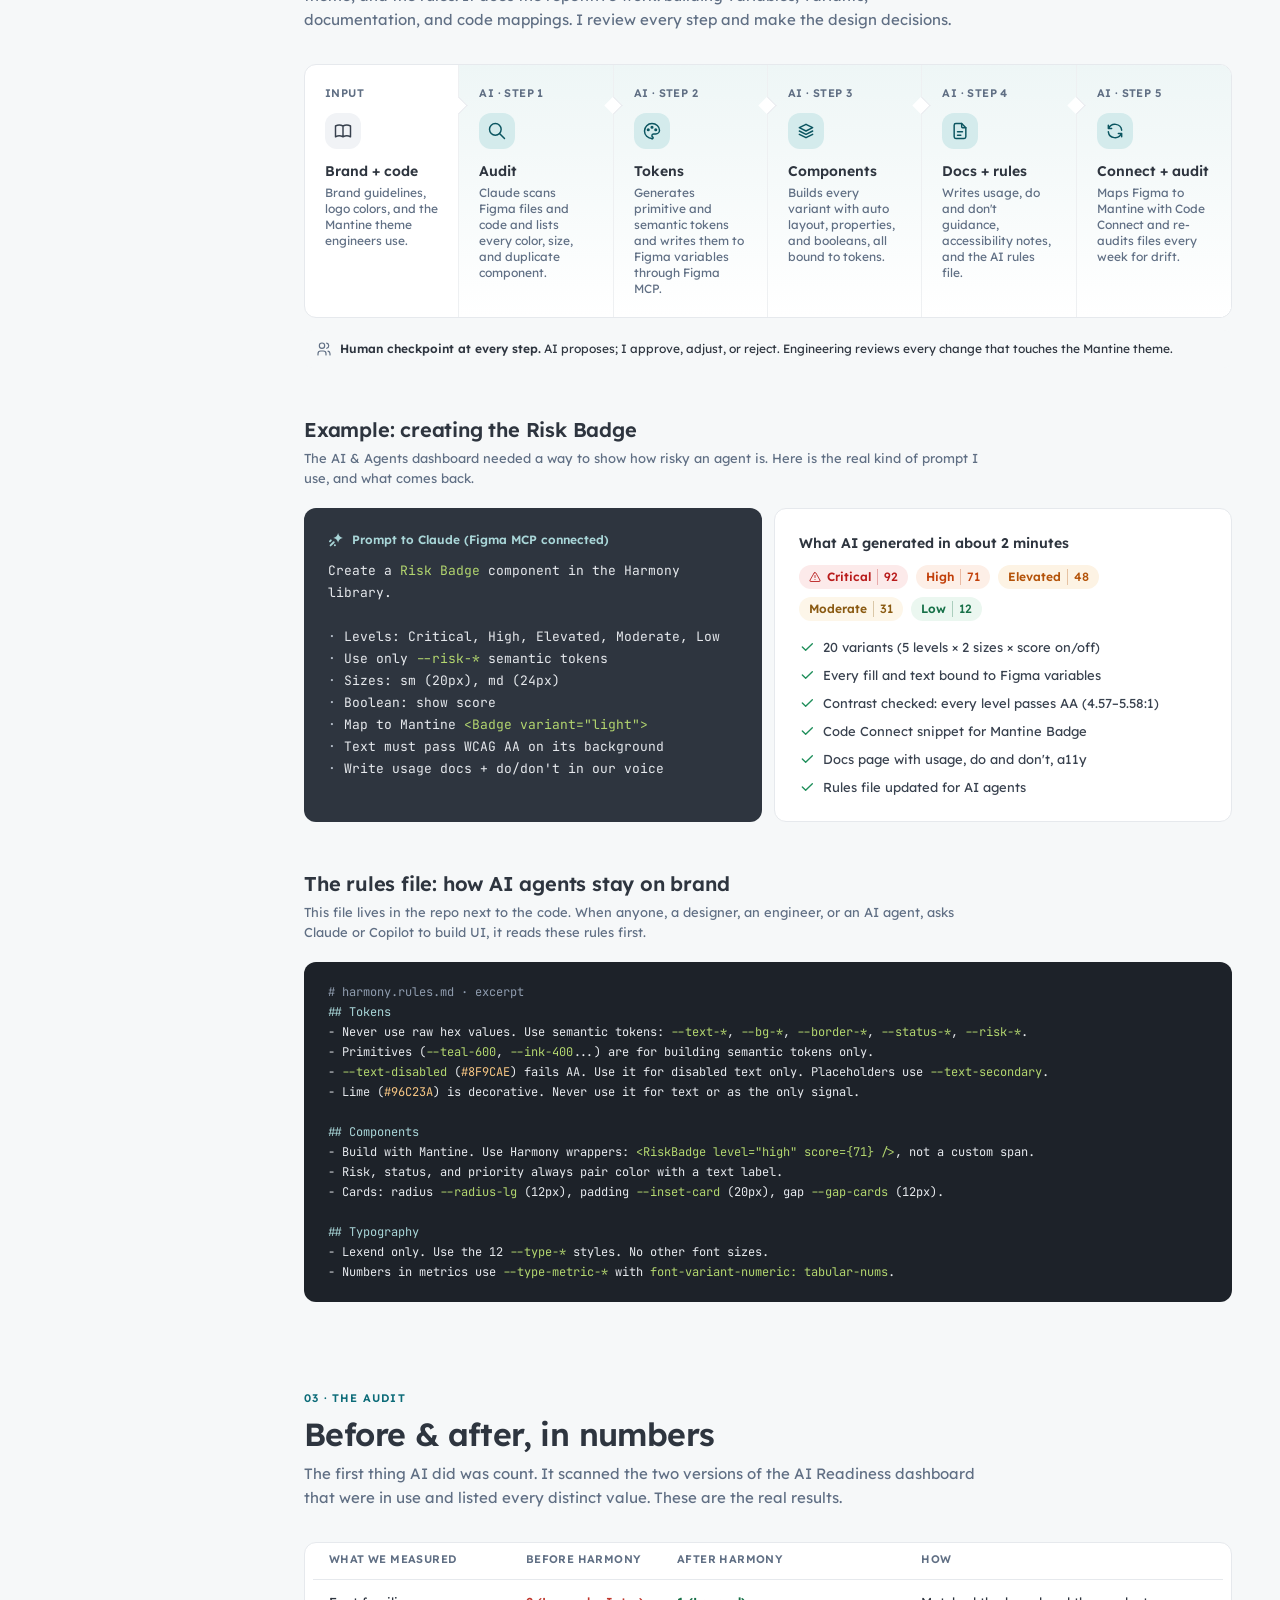
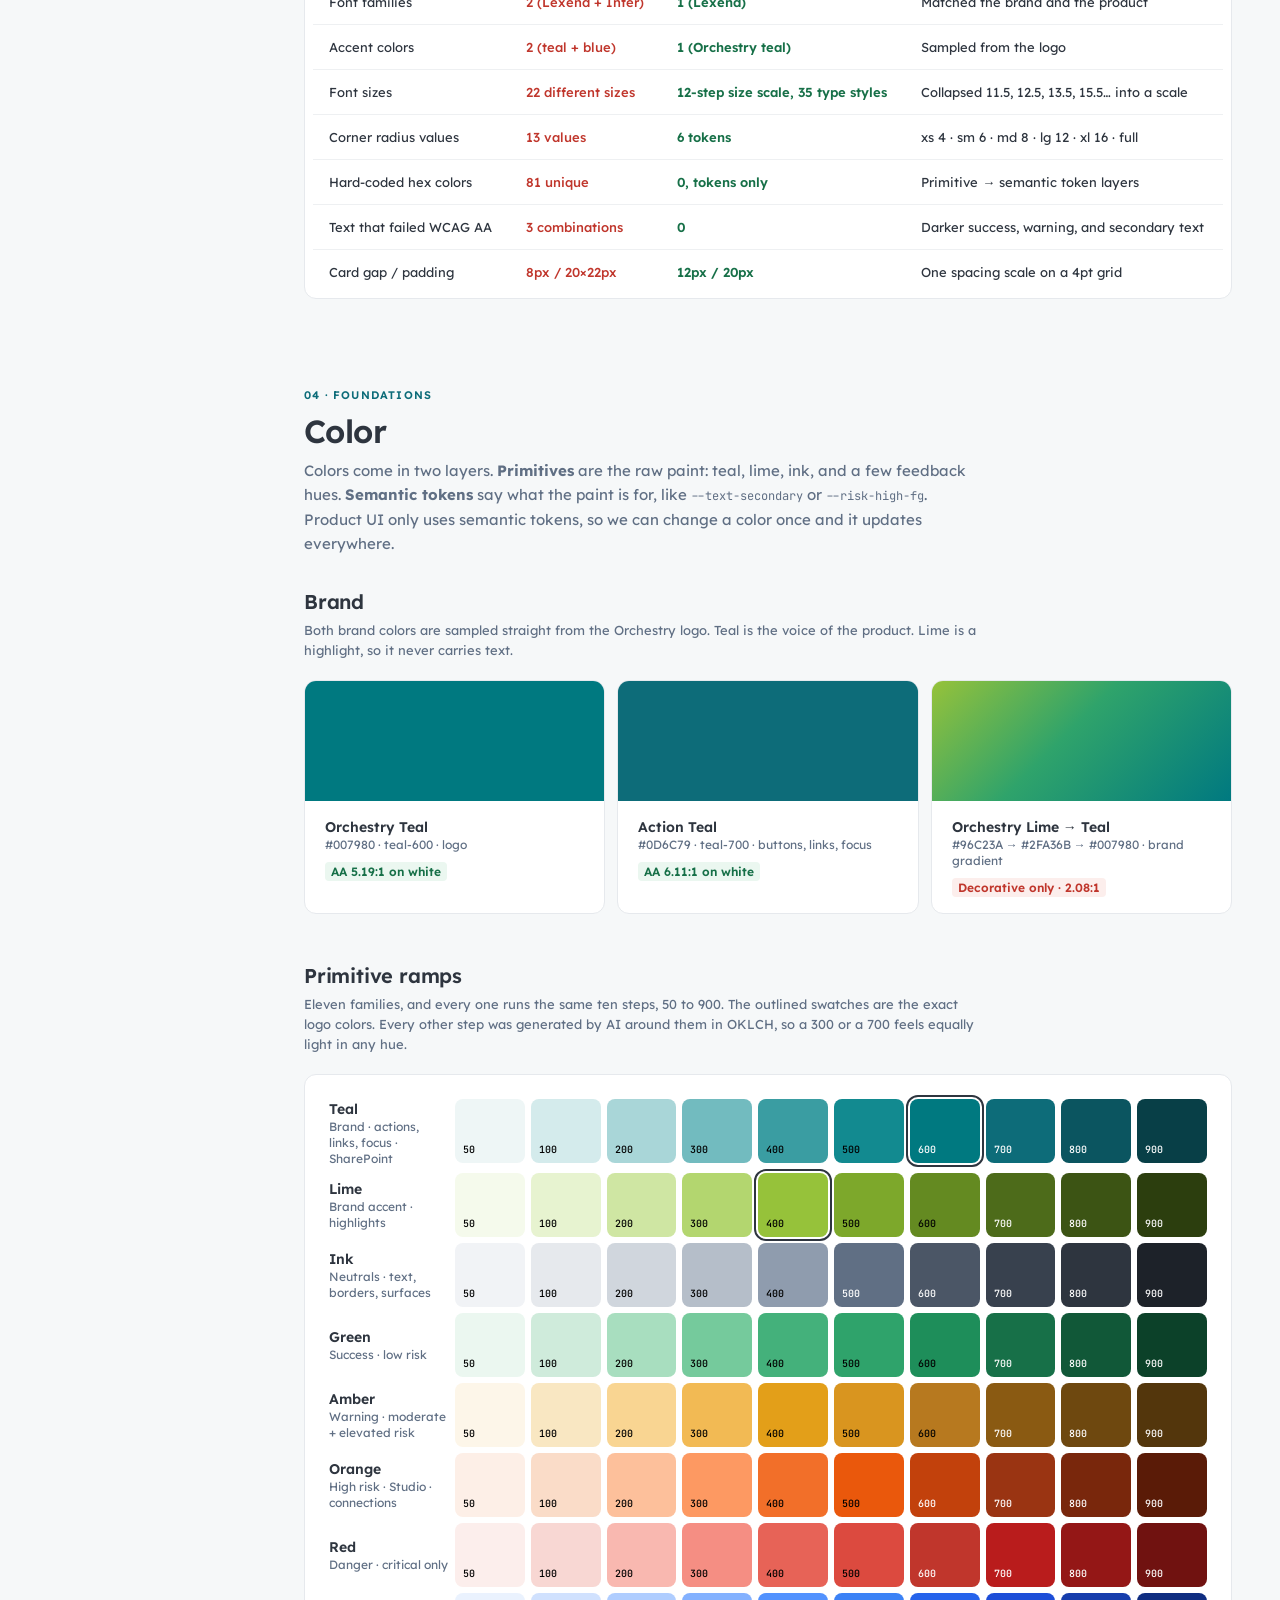
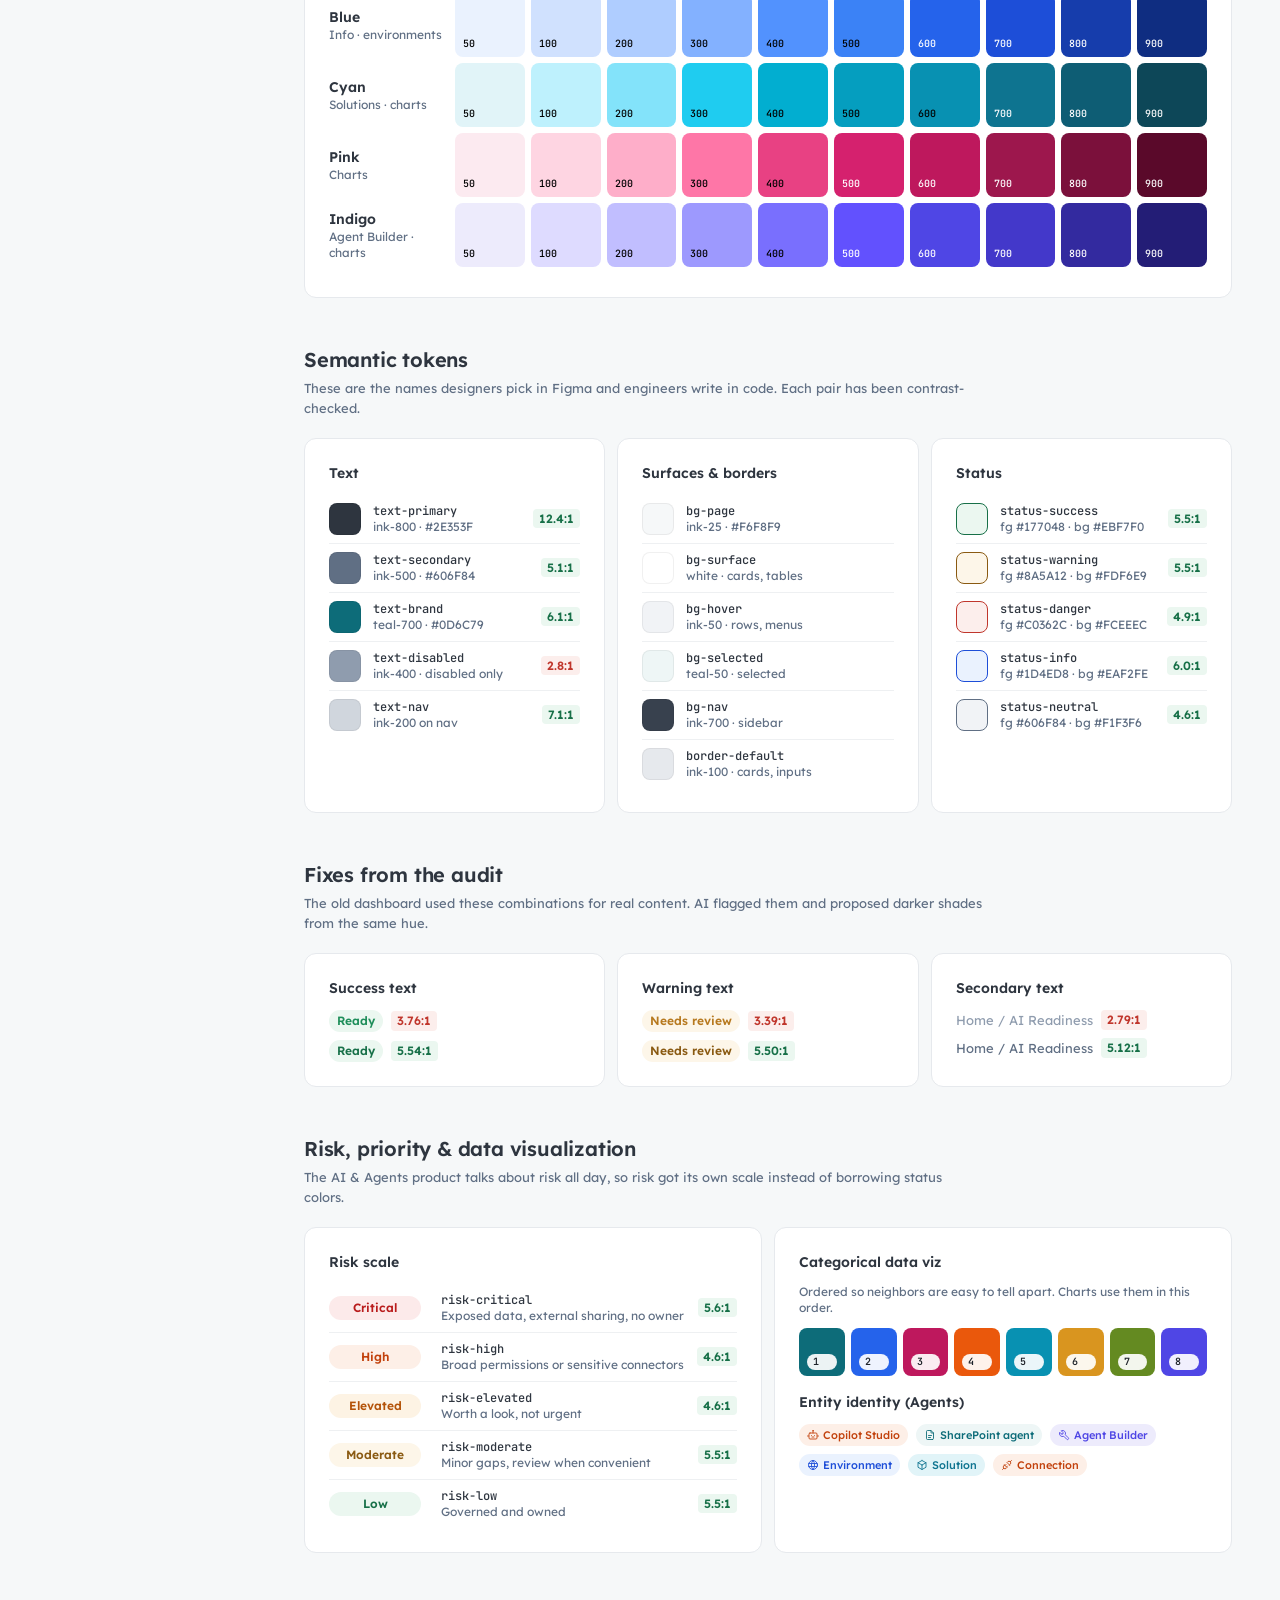
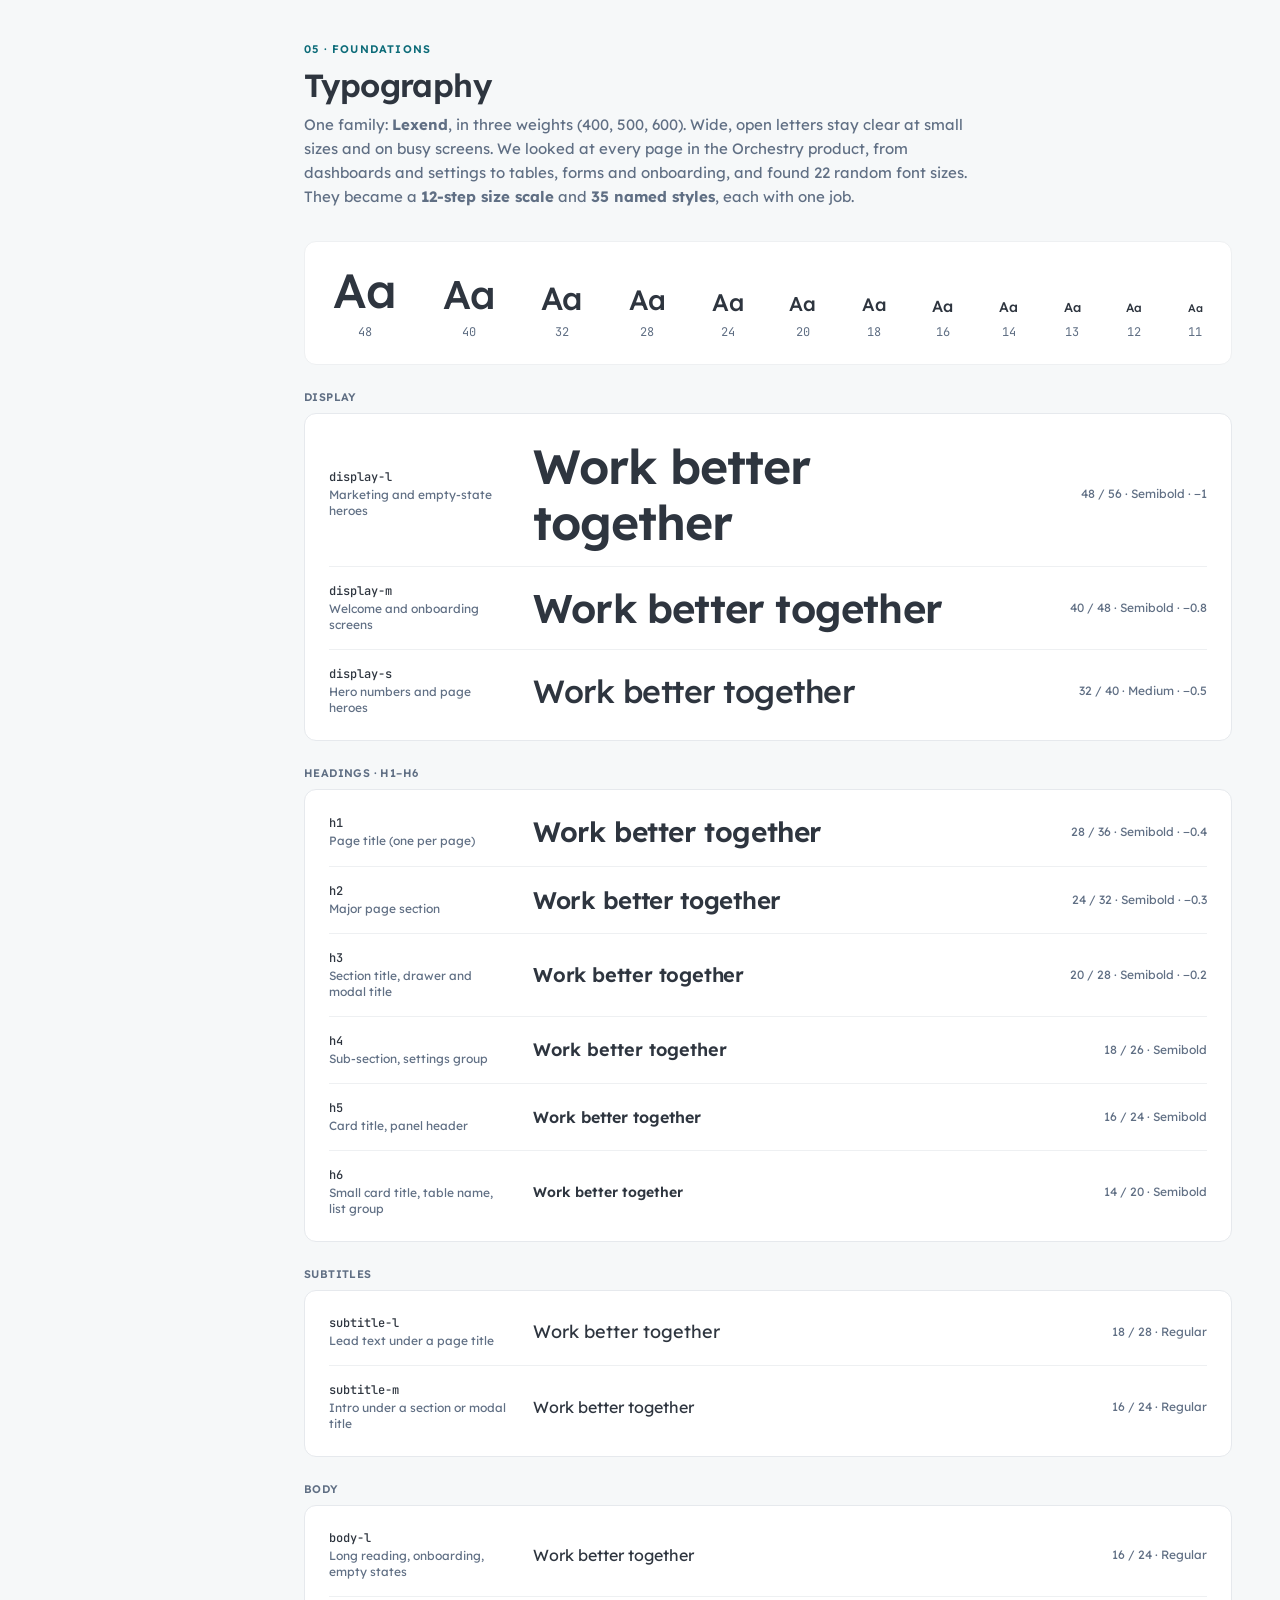
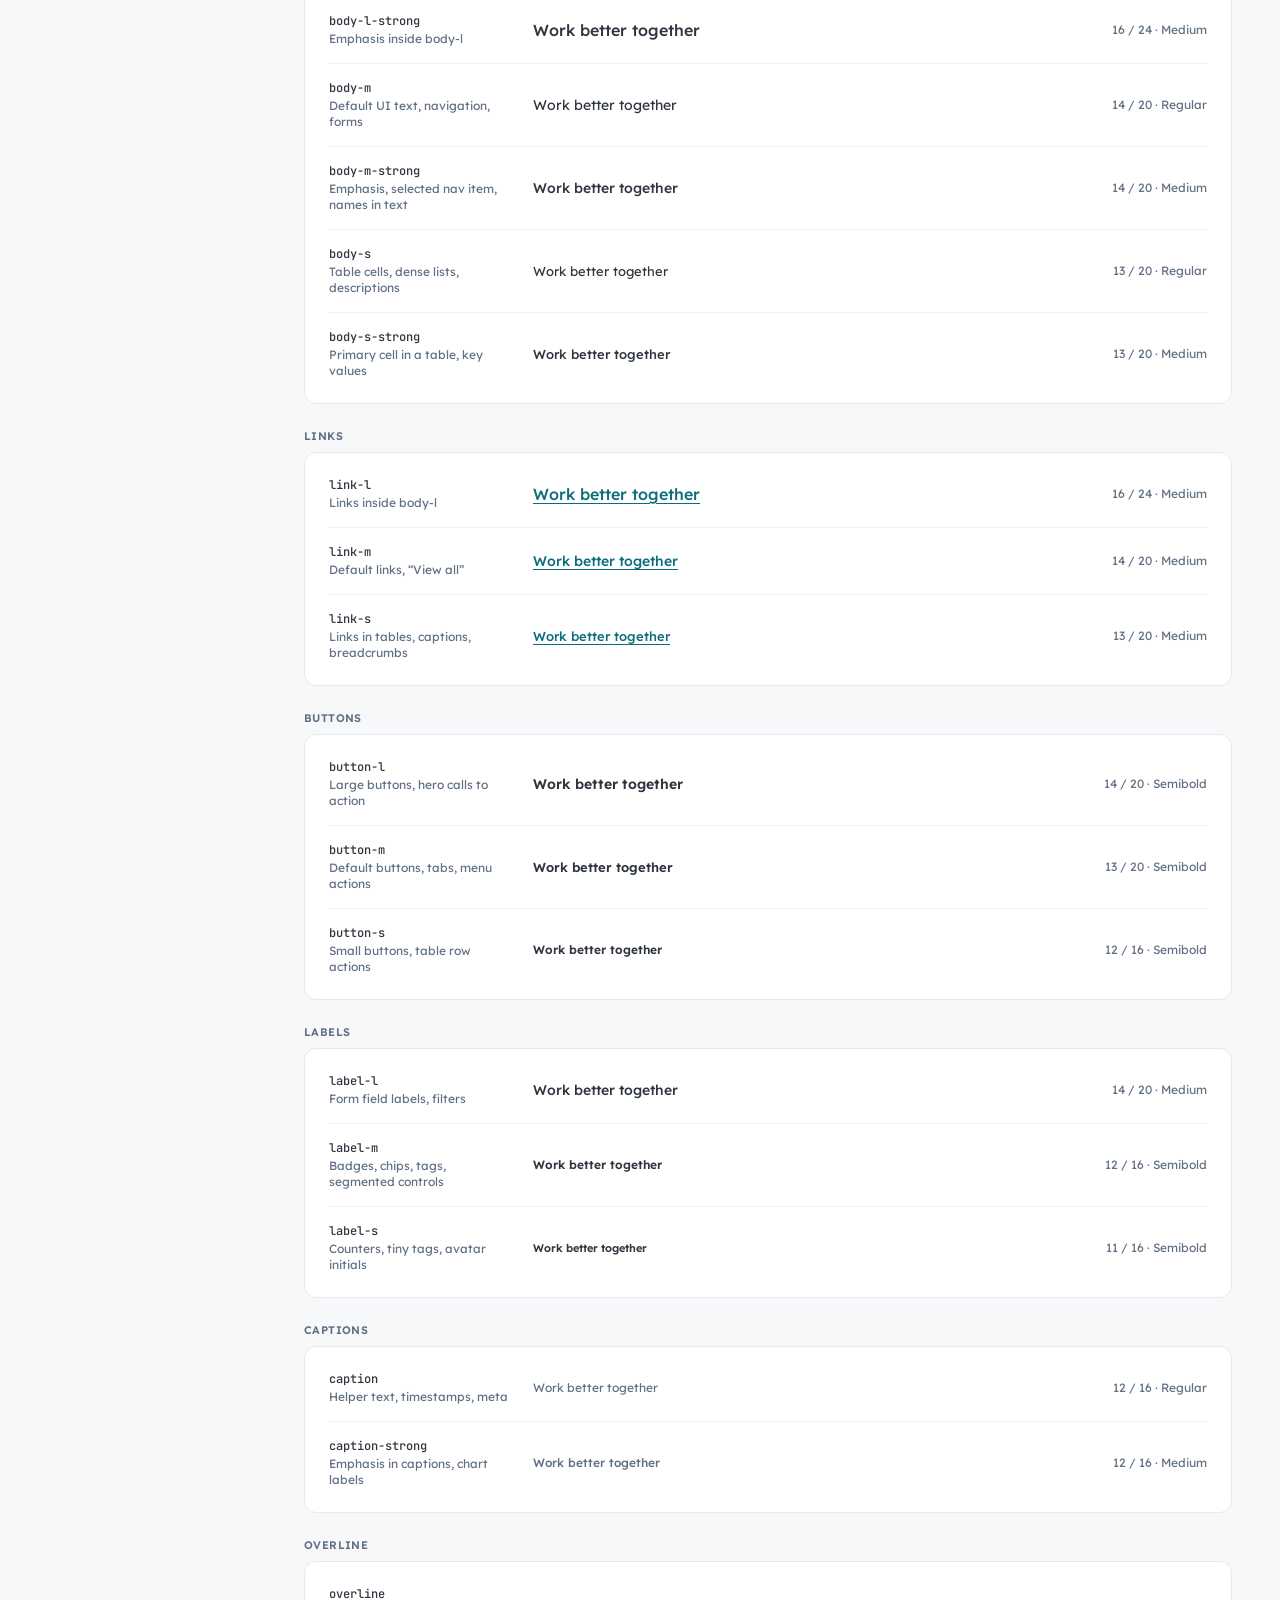
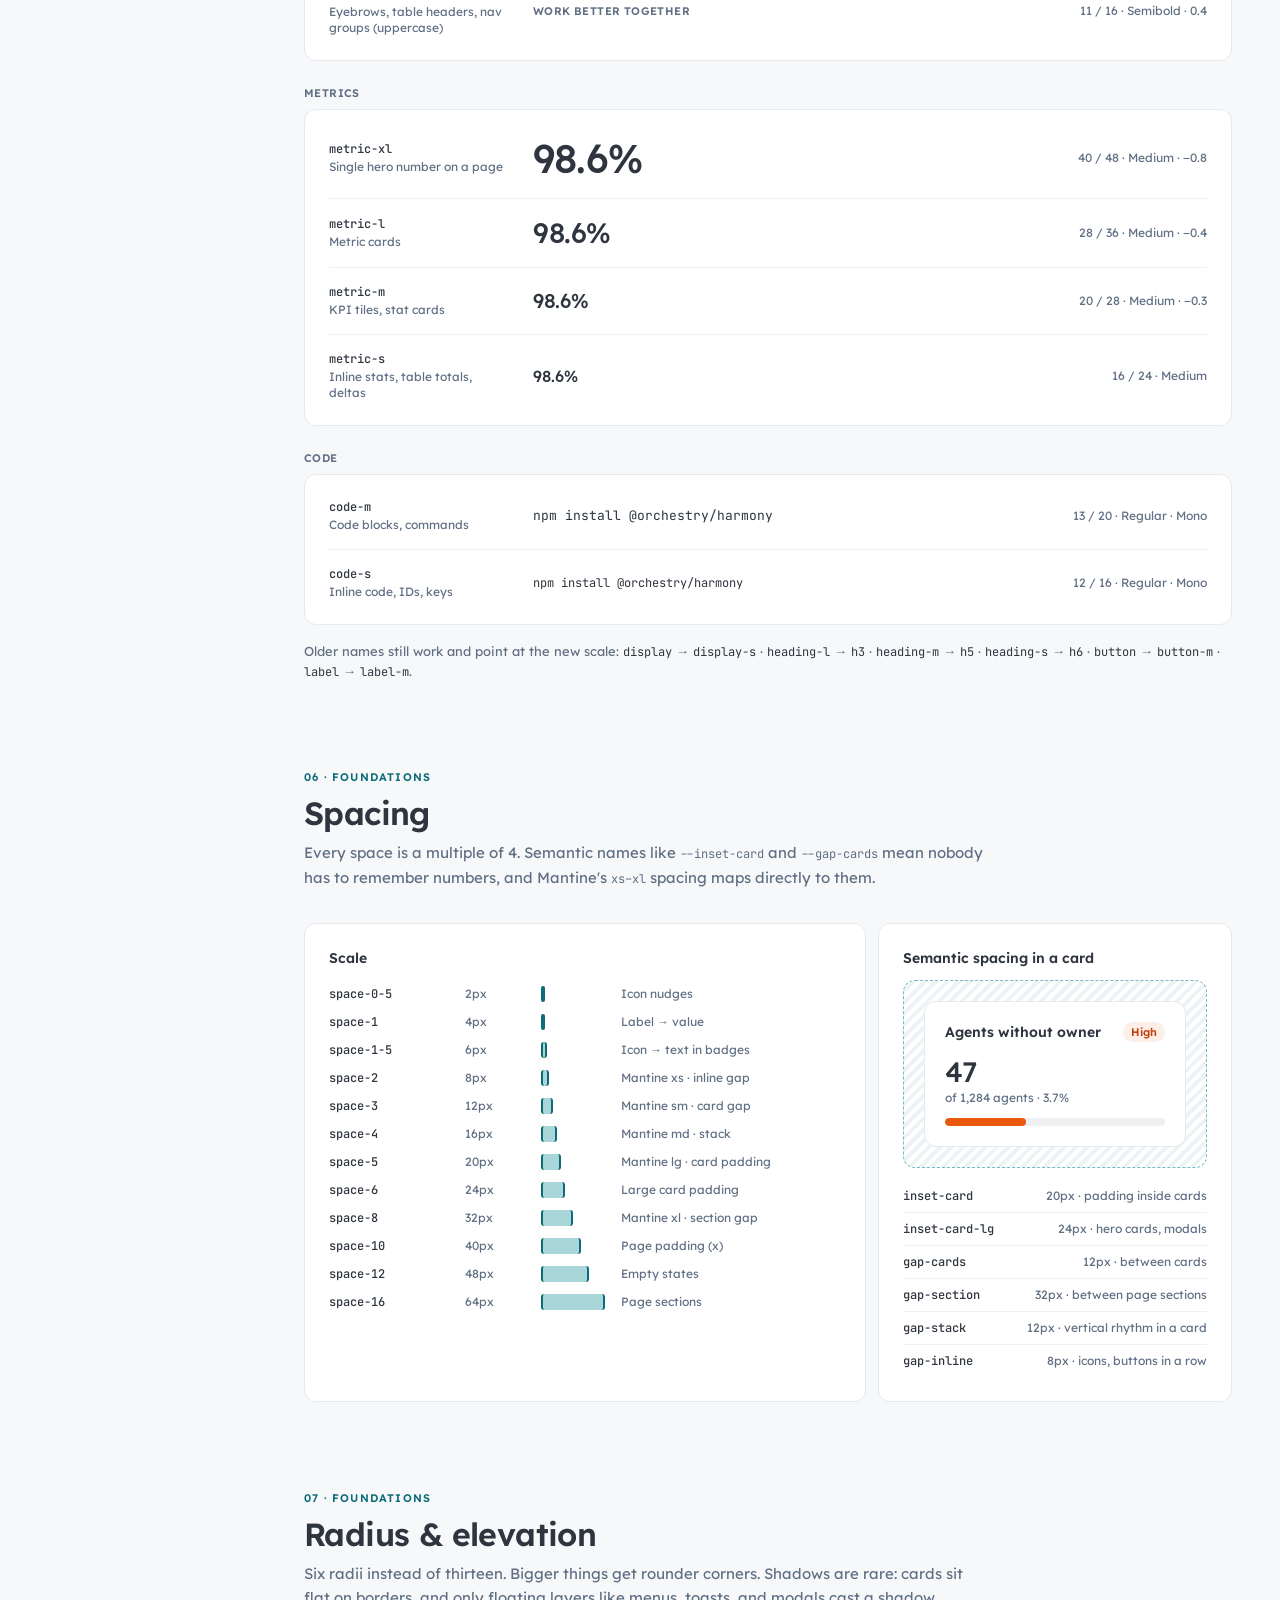
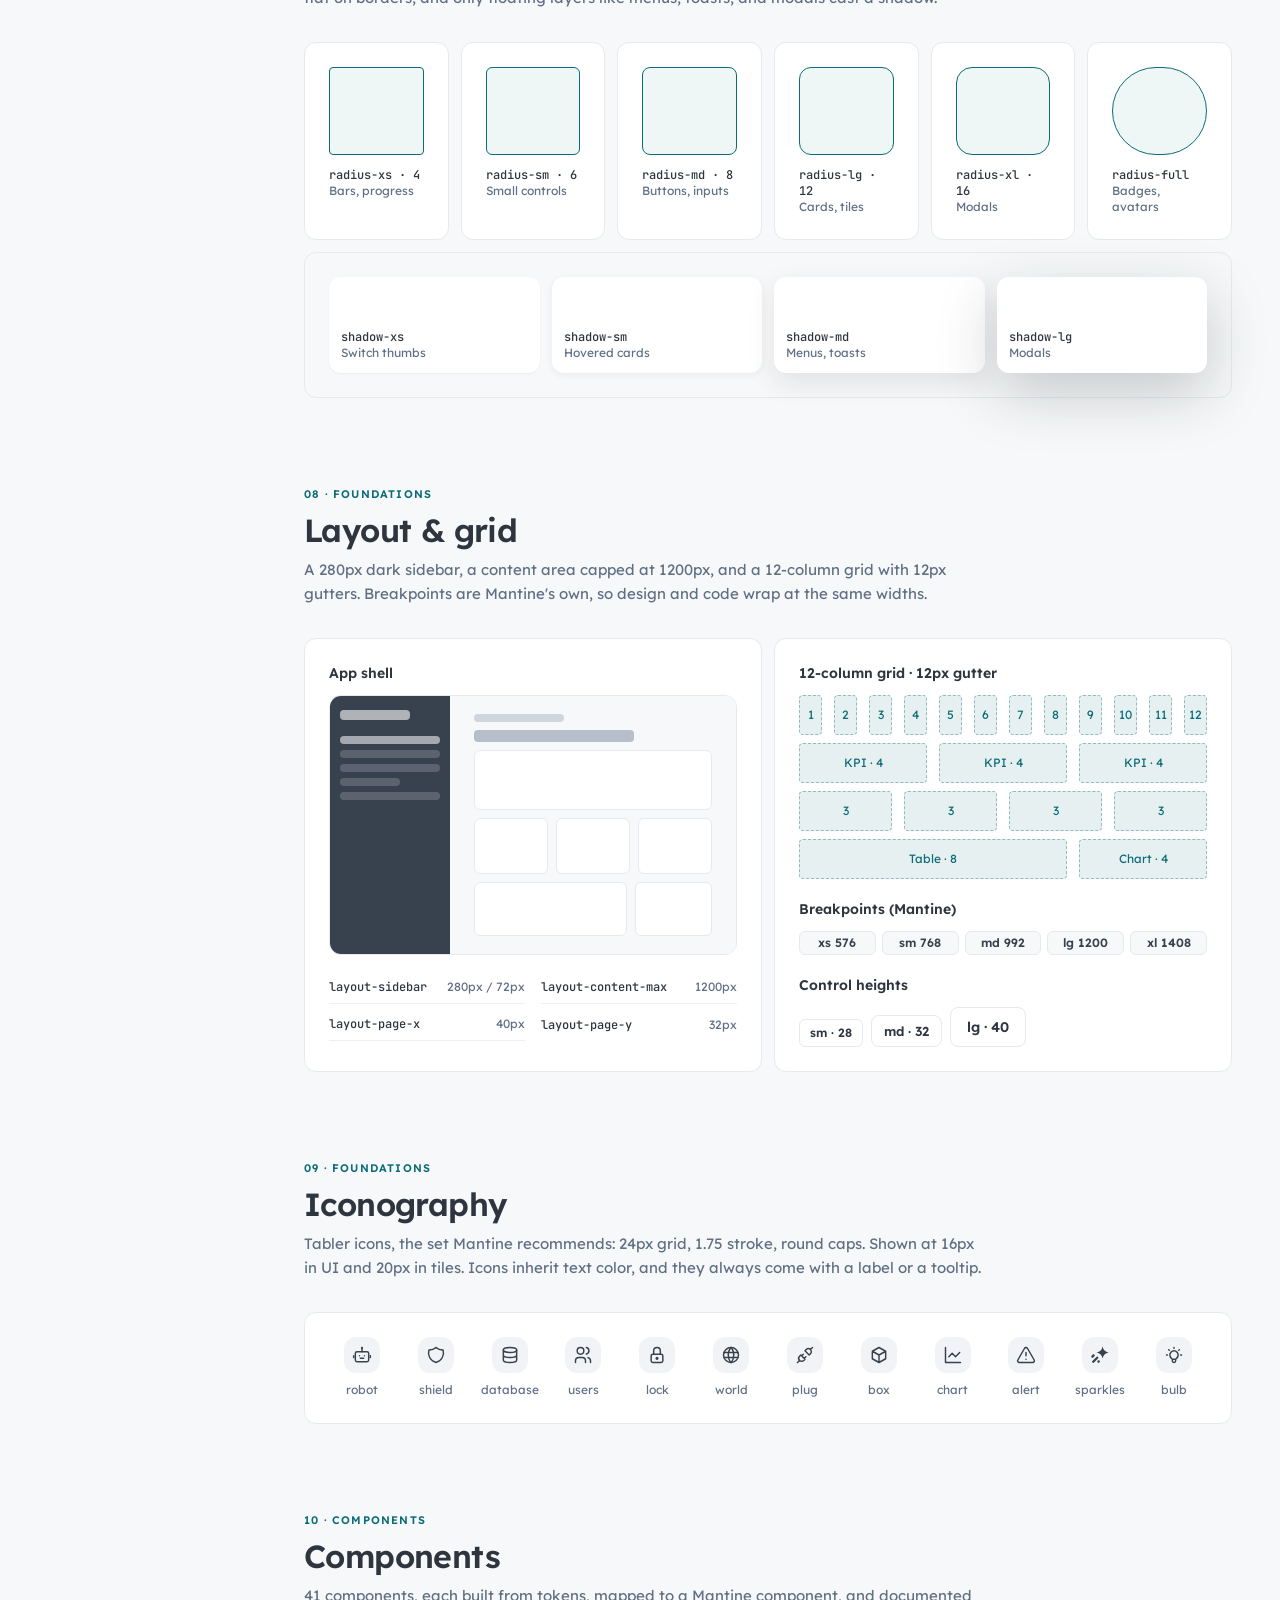
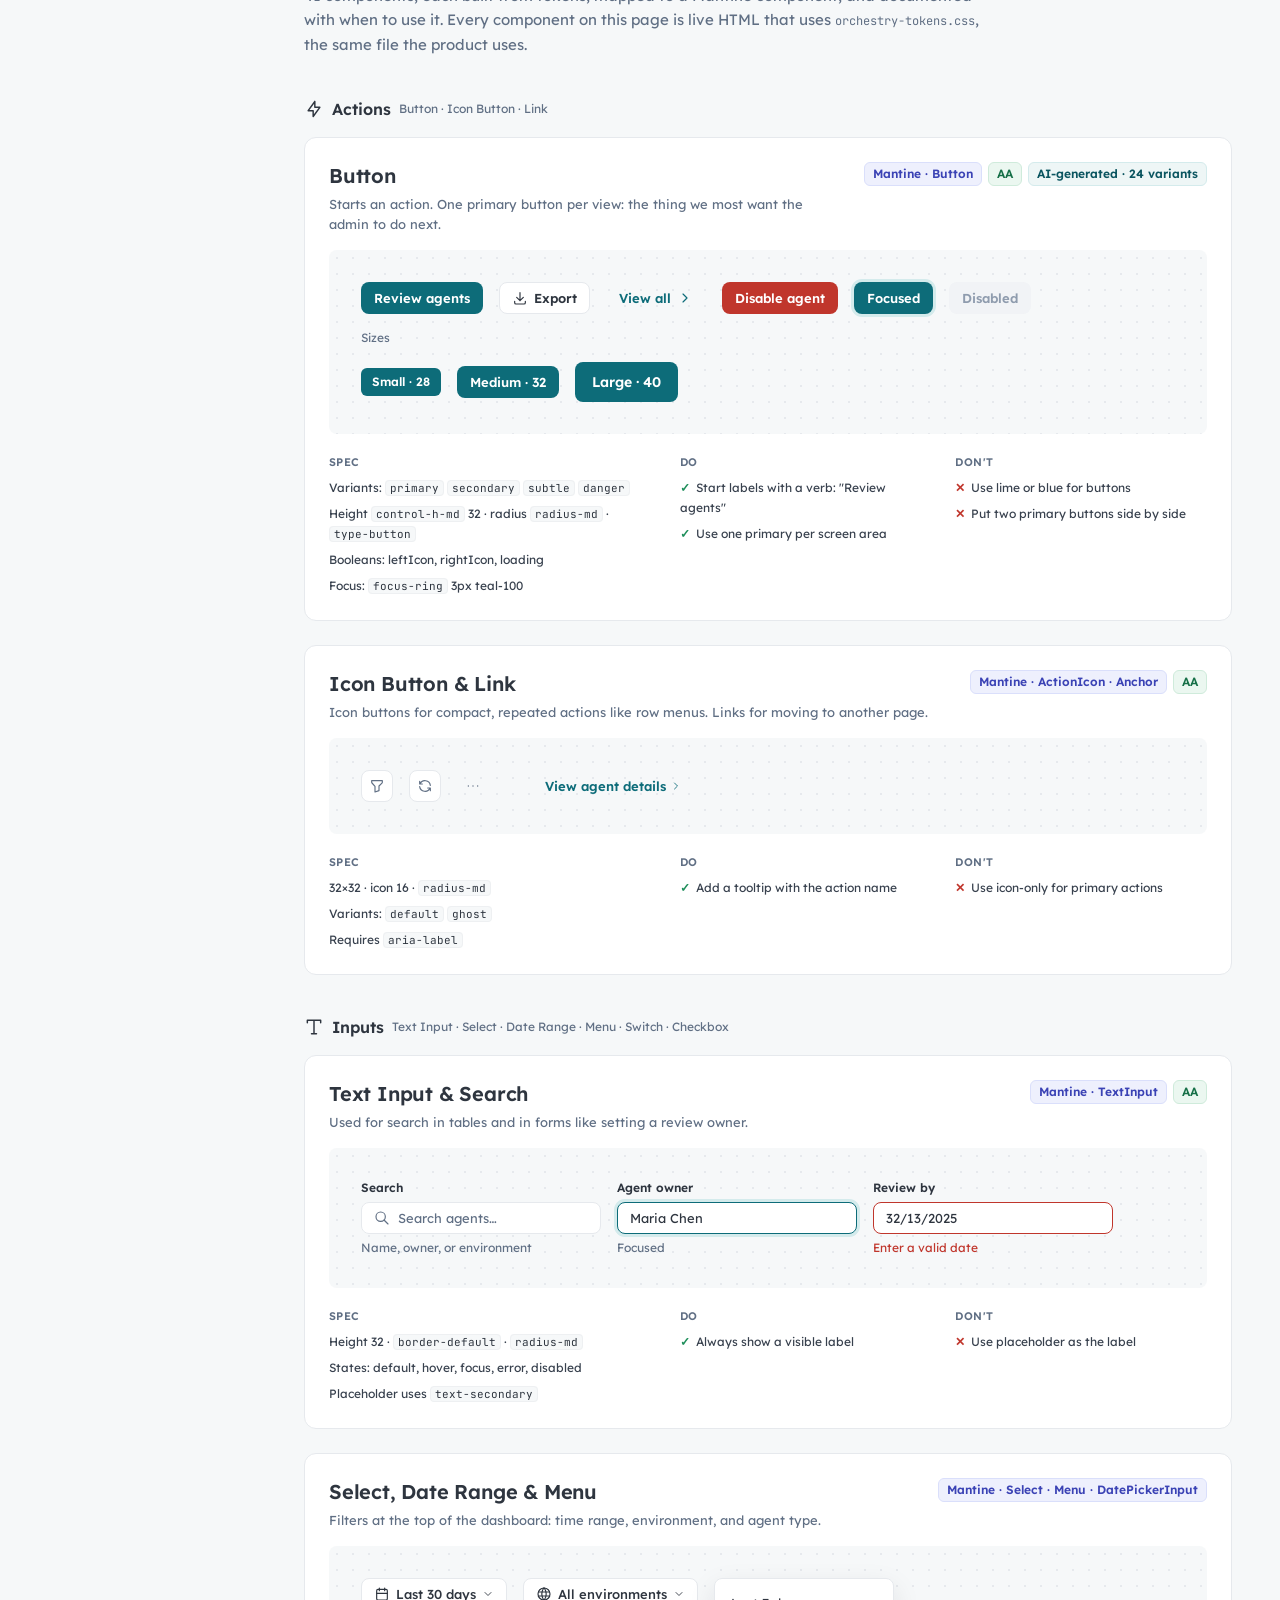
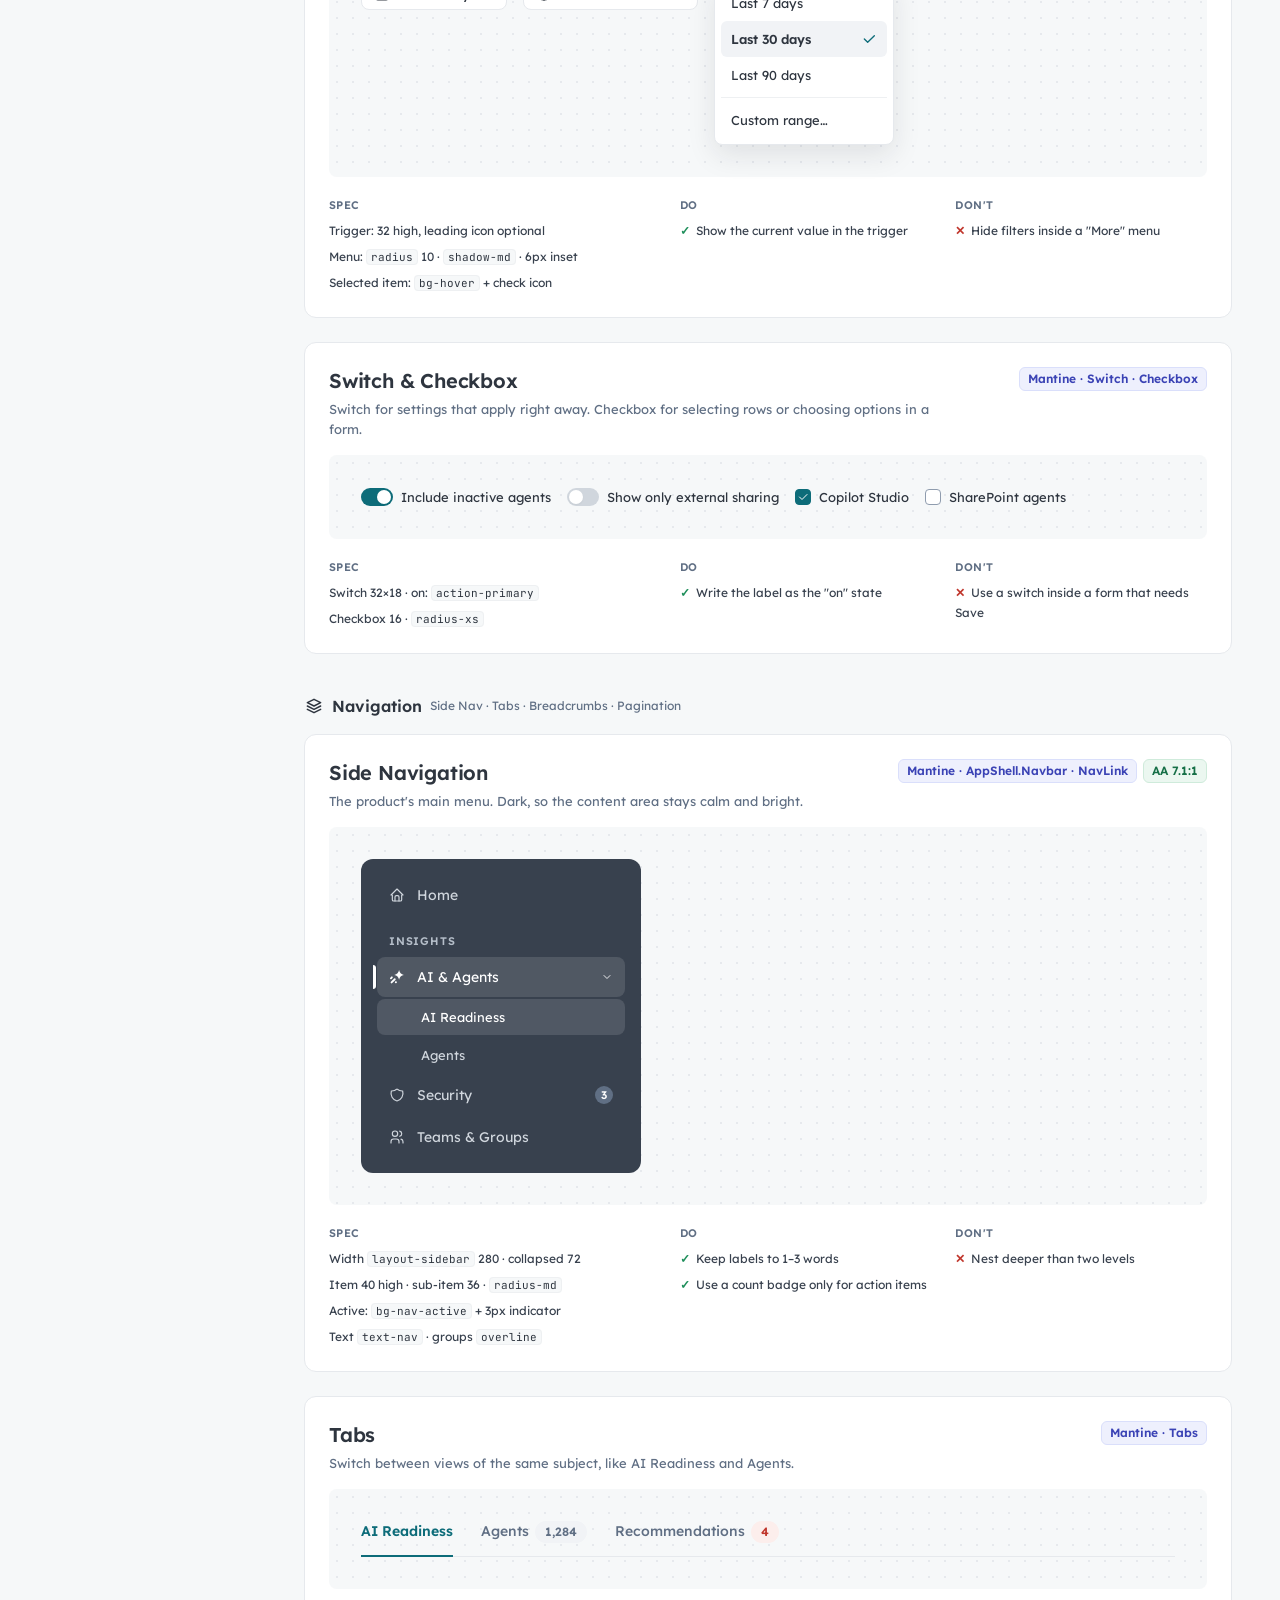
==== commit 3e5e9b20: "Typography: one sample copy across all styles Co-authored-by: Copilot App <223556219+Copilot@users.n" ====
--- a/docs.html
+++ b/docs.html
@@ -513,70 +513,70 @@
   <div class="type-group">Display</div>
   <div class="panel" style="padding:8px 24px">
     <div class="type-row"><div><div class="tn">display-l</div><div class="tu">Marketing and empty-state heroes</div></div><div style="font:var(--type-display-l);letter-spacing:var(--track-display-l);">Work better together</div><div class="ts">48 / 56 · Semibold · −1</div></div>
-    <div class="type-row"><div><div class="tn">display-m</div><div class="tu">Welcome and onboarding screens</div></div><div style="font:var(--type-display-m);letter-spacing:var(--track-display-m);">Welcome back, Alex</div><div class="ts">40 / 48 · Semibold · −0.8</div></div>
-    <div class="type-row"><div><div class="tn">display-s</div><div class="tu">Hero numbers and page heroes</div></div><div style="font:var(--type-display-s);letter-spacing:var(--track-display-s);">Everything in one place</div><div class="ts">32 / 40 · Medium · −0.5</div></div>
+    <div class="type-row"><div><div class="tn">display-m</div><div class="tu">Welcome and onboarding screens</div></div><div style="font:var(--type-display-m);letter-spacing:var(--track-display-m);">Work better together</div><div class="ts">40 / 48 · Semibold · −0.8</div></div>
+    <div class="type-row"><div><div class="tn">display-s</div><div class="tu">Hero numbers and page heroes</div></div><div style="font:var(--type-display-s);letter-spacing:var(--track-display-s);">Work better together</div><div class="ts">32 / 40 · Medium · −0.5</div></div>
   </div>
   <div class="type-group">Headings · H1–H6</div>
   <div class="panel" style="padding:8px 24px">
-    <div class="type-row"><div><div class="tn">h1</div><div class="tu">Page title (one per page)</div></div><div style="font:var(--type-h1);letter-spacing:var(--track-h1);">Workspace settings</div><div class="ts">28 / 36 · Semibold · −0.4</div></div>
-    <div class="type-row"><div><div class="tn">h2</div><div class="tu">Major page section</div></div><div style="font:var(--type-h2);letter-spacing:var(--track-h2);">Team members</div><div class="ts">24 / 32 · Semibold · −0.3</div></div>
-    <div class="type-row"><div><div class="tn">h3</div><div class="tu">Section title, drawer and modal title</div></div><div style="font:var(--type-h3);letter-spacing:var(--track-h3);">Recent activity</div><div class="ts">20 / 28 · Semibold · −0.2</div></div>
-    <div class="type-row"><div><div class="tn">h4</div><div class="tu">Sub-section, settings group</div></div><div style="font:var(--type-h4);">Notification preferences</div><div class="ts">18 / 26 · Semibold</div></div>
-    <div class="type-row"><div><div class="tn">h5</div><div class="tu">Card title, panel header</div></div><div style="font:var(--type-h5);">Billing details</div><div class="ts">16 / 24 · Semibold</div></div>
-    <div class="type-row"><div><div class="tn">h6</div><div class="tu">Small card title, table name, list group</div></div><div style="font:var(--type-h6);">Contact information</div><div class="ts">14 / 20 · Semibold</div></div>
+    <div class="type-row"><div><div class="tn">h1</div><div class="tu">Page title (one per page)</div></div><div style="font:var(--type-h1);letter-spacing:var(--track-h1);">Work better together</div><div class="ts">28 / 36 · Semibold · −0.4</div></div>
+    <div class="type-row"><div><div class="tn">h2</div><div class="tu">Major page section</div></div><div style="font:var(--type-h2);letter-spacing:var(--track-h2);">Work better together</div><div class="ts">24 / 32 · Semibold · −0.3</div></div>
+    <div class="type-row"><div><div class="tn">h3</div><div class="tu">Section title, drawer and modal title</div></div><div style="font:var(--type-h3);letter-spacing:var(--track-h3);">Work better together</div><div class="ts">20 / 28 · Semibold · −0.2</div></div>
+    <div class="type-row"><div><div class="tn">h4</div><div class="tu">Sub-section, settings group</div></div><div style="font:var(--type-h4);">Work better together</div><div class="ts">18 / 26 · Semibold</div></div>
+    <div class="type-row"><div><div class="tn">h5</div><div class="tu">Card title, panel header</div></div><div style="font:var(--type-h5);">Work better together</div><div class="ts">16 / 24 · Semibold</div></div>
+    <div class="type-row"><div><div class="tn">h6</div><div class="tu">Small card title, table name, list group</div></div><div style="font:var(--type-h6);">Work better together</div><div class="ts">14 / 20 · Semibold</div></div>
   </div>
   <div class="type-group">Subtitles</div>
   <div class="panel" style="padding:8px 24px">
-    <div class="type-row"><div><div class="tn">subtitle-l</div><div class="tu">Lead text under a page title</div></div><div style="font:var(--type-subtitle-l);">Manage your team, files and permissions in one place.</div><div class="ts">18 / 28 · Regular</div></div>
-    <div class="type-row"><div><div class="tn">subtitle-m</div><div class="tu">Intro under a section or modal title</div></div><div style="font:var(--type-subtitle-m);">Choose how often you want to hear from us.</div><div class="ts">16 / 24 · Regular</div></div>
+    <div class="type-row"><div><div class="tn">subtitle-l</div><div class="tu">Lead text under a page title</div></div><div style="font:var(--type-subtitle-l);">Work better together</div><div class="ts">18 / 28 · Regular</div></div>
+    <div class="type-row"><div><div class="tn">subtitle-m</div><div class="tu">Intro under a section or modal title</div></div><div style="font:var(--type-subtitle-m);">Work better together</div><div class="ts">16 / 24 · Regular</div></div>
   </div>
   <div class="type-group">Body</div>
   <div class="panel" style="padding:8px 24px">
-    <div class="type-row"><div><div class="tn">body-l</div><div class="tu">Long reading, onboarding, empty states</div></div><div style="font:var(--type-body-l);">Clear, comfortable text for longer descriptions.</div><div class="ts">16 / 24 · Regular</div></div>
-    <div class="type-row"><div><div class="tn">body-l-strong</div><div class="tu">Emphasis inside body-l</div></div><div style="font:var(--type-body-l-strong);">Your trial ends in 3 days.</div><div class="ts">16 / 24 · Medium</div></div>
-    <div class="type-row"><div><div class="tn">body-m</div><div class="tu">Default UI text, navigation, forms</div></div><div style="font:var(--type-body-m);">Your changes are saved automatically as you type.</div><div class="ts">14 / 20 · Regular</div></div>
-    <div class="type-row"><div><div class="tn">body-m-strong</div><div class="tu">Emphasis, selected nav item, names in text</div></div><div style="font:var(--type-body-m-strong);">Jamie Rivera</div><div class="ts">14 / 20 · Medium</div></div>
-    <div class="type-row"><div><div class="tn">body-s</div><div class="tu">Table cells, dense lists, descriptions</div></div><div style="font:var(--type-body-s);">Last edited by Jamie Rivera on March 12</div><div class="ts">13 / 20 · Regular</div></div>
-    <div class="type-row"><div><div class="tn">body-s-strong</div><div class="tu">Primary cell in a table, key values</div></div><div style="font:var(--type-body-s-strong);">Marketing team</div><div class="ts">13 / 20 · Medium</div></div>
+    <div class="type-row"><div><div class="tn">body-l</div><div class="tu">Long reading, onboarding, empty states</div></div><div style="font:var(--type-body-l);">Work better together</div><div class="ts">16 / 24 · Regular</div></div>
+    <div class="type-row"><div><div class="tn">body-l-strong</div><div class="tu">Emphasis inside body-l</div></div><div style="font:var(--type-body-l-strong);">Work better together</div><div class="ts">16 / 24 · Medium</div></div>
+    <div class="type-row"><div><div class="tn">body-m</div><div class="tu">Default UI text, navigation, forms</div></div><div style="font:var(--type-body-m);">Work better together</div><div class="ts">14 / 20 · Regular</div></div>
+    <div class="type-row"><div><div class="tn">body-m-strong</div><div class="tu">Emphasis, selected nav item, names in text</div></div><div style="font:var(--type-body-m-strong);">Work better together</div><div class="ts">14 / 20 · Medium</div></div>
+    <div class="type-row"><div><div class="tn">body-s</div><div class="tu">Table cells, dense lists, descriptions</div></div><div style="font:var(--type-body-s);">Work better together</div><div class="ts">13 / 20 · Regular</div></div>
+    <div class="type-row"><div><div class="tn">body-s-strong</div><div class="tu">Primary cell in a table, key values</div></div><div style="font:var(--type-body-s-strong);">Work better together</div><div class="ts">13 / 20 · Medium</div></div>
   </div>
   <div class="type-group">Links</div>
   <div class="panel" style="padding:8px 24px">
-    <div class="type-row"><div><div class="tn">link-l</div><div class="tu">Links inside body-l</div></div><div style="font:var(--type-link-l);color:var(--text-brand);text-decoration:underline;text-underline-offset:3px;">Learn more about sharing</div><div class="ts">16 / 24 · Medium</div></div>
-    <div class="type-row"><div><div class="tn">link-m</div><div class="tu">Default links, “View all”</div></div><div style="font:var(--type-link-m);color:var(--text-brand);text-decoration:underline;text-underline-offset:3px;">View all members</div><div class="ts">14 / 20 · Medium</div></div>
-    <div class="type-row"><div><div class="tn">link-s</div><div class="tu">Links in tables, captions, breadcrumbs</div></div><div style="font:var(--type-link-s);color:var(--text-brand);text-decoration:underline;text-underline-offset:3px;">Edit details</div><div class="ts">13 / 20 · Medium</div></div>
+    <div class="type-row"><div><div class="tn">link-l</div><div class="tu">Links inside body-l</div></div><div style="font:var(--type-link-l);color:var(--text-brand);text-decoration:underline;text-underline-offset:3px;">Work better together</div><div class="ts">16 / 24 · Medium</div></div>
+    <div class="type-row"><div><div class="tn">link-m</div><div class="tu">Default links, “View all”</div></div><div style="font:var(--type-link-m);color:var(--text-brand);text-decoration:underline;text-underline-offset:3px;">Work better together</div><div class="ts">14 / 20 · Medium</div></div>
+    <div class="type-row"><div><div class="tn">link-s</div><div class="tu">Links in tables, captions, breadcrumbs</div></div><div style="font:var(--type-link-s);color:var(--text-brand);text-decoration:underline;text-underline-offset:3px;">Work better together</div><div class="ts">13 / 20 · Medium</div></div>
   </div>
   <div class="type-group">Buttons</div>
   <div class="panel" style="padding:8px 24px">
-    <div class="type-row"><div><div class="tn">button-l</div><div class="tu">Large buttons, hero calls to action</div></div><div style="font:var(--type-button-l);">Get started</div><div class="ts">14 / 20 · Semibold</div></div>
-    <div class="type-row"><div><div class="tn">button-m</div><div class="tu">Default buttons, tabs, menu actions</div></div><div style="font:var(--type-button-m);">Save changes</div><div class="ts">13 / 20 · Semibold</div></div>
-    <div class="type-row"><div><div class="tn">button-s</div><div class="tu">Small buttons, table row actions</div></div><div style="font:var(--type-button-s);">Cancel</div><div class="ts">12 / 16 · Semibold</div></div>
+    <div class="type-row"><div><div class="tn">button-l</div><div class="tu">Large buttons, hero calls to action</div></div><div style="font:var(--type-button-l);">Work better together</div><div class="ts">14 / 20 · Semibold</div></div>
+    <div class="type-row"><div><div class="tn">button-m</div><div class="tu">Default buttons, tabs, menu actions</div></div><div style="font:var(--type-button-m);">Work better together</div><div class="ts">13 / 20 · Semibold</div></div>
+    <div class="type-row"><div><div class="tn">button-s</div><div class="tu">Small buttons, table row actions</div></div><div style="font:var(--type-button-s);">Work better together</div><div class="ts">12 / 16 · Semibold</div></div>
   </div>
   <div class="type-group">Labels</div>
   <div class="panel" style="padding:8px 24px">
-    <div class="type-row"><div><div class="tn">label-l</div><div class="tu">Form field labels, filters</div></div><div style="font:var(--type-label-l);">Email address</div><div class="ts">14 / 20 · Medium</div></div>
-    <div class="type-row"><div><div class="tn">label-m</div><div class="tu">Badges, chips, tags, segmented controls</div></div><div style="font:var(--type-label-m);">Active</div><div class="ts">12 / 16 · Semibold</div></div>
-    <div class="type-row"><div><div class="tn">label-s</div><div class="tu">Counters, tiny tags, avatar initials</div></div><div style="font:var(--type-label-s);">New</div><div class="ts">11 / 16 · Semibold</div></div>
+    <div class="type-row"><div><div class="tn">label-l</div><div class="tu">Form field labels, filters</div></div><div style="font:var(--type-label-l);">Work better together</div><div class="ts">14 / 20 · Medium</div></div>
+    <div class="type-row"><div><div class="tn">label-m</div><div class="tu">Badges, chips, tags, segmented controls</div></div><div style="font:var(--type-label-m);">Work better together</div><div class="ts">12 / 16 · Semibold</div></div>
+    <div class="type-row"><div><div class="tn">label-s</div><div class="tu">Counters, tiny tags, avatar initials</div></div><div style="font:var(--type-label-s);">Work better together</div><div class="ts">11 / 16 · Semibold</div></div>
   </div>
   <div class="type-group">Captions</div>
   <div class="panel" style="padding:8px 24px">
-    <div class="type-row"><div><div class="tn">caption</div><div class="tu">Helper text, timestamps, meta</div></div><div style="font:var(--type-caption);color:var(--text-secondary);">Updated 5 minutes ago</div><div class="ts">12 / 16 · Regular</div></div>
-    <div class="type-row"><div><div class="tn">caption-strong</div><div class="tu">Emphasis in captions, chart labels</div></div><div style="font:var(--type-caption-strong);color:var(--text-secondary);">3 of 10 complete</div><div class="ts">12 / 16 · Medium</div></div>
+    <div class="type-row"><div><div class="tn">caption</div><div class="tu">Helper text, timestamps, meta</div></div><div style="font:var(--type-caption);color:var(--text-secondary);">Work better together</div><div class="ts">12 / 16 · Regular</div></div>
+    <div class="type-row"><div><div class="tn">caption-strong</div><div class="tu">Emphasis in captions, chart labels</div></div><div style="font:var(--type-caption-strong);color:var(--text-secondary);">Work better together</div><div class="ts">12 / 16 · Medium</div></div>
   </div>
   <div class="type-group">Overline</div>
   <div class="panel" style="padding:8px 24px">
-    <div class="type-row"><div><div class="tn">overline</div><div class="tu">Eyebrows, table headers, nav groups (uppercase)</div></div><div style="font:var(--type-overline);letter-spacing:var(--track-overline);text-transform:uppercase;color:var(--text-secondary);">Account</div><div class="ts">11 / 16 · Semibold · 0.4</div></div>
+    <div class="type-row"><div><div class="tn">overline</div><div class="tu">Eyebrows, table headers, nav groups (uppercase)</div></div><div style="font:var(--type-overline);letter-spacing:var(--track-overline);text-transform:uppercase;color:var(--text-secondary);">Work better together</div><div class="ts">11 / 16 · Semibold · 0.4</div></div>
   </div>
   <div class="type-group">Metrics</div>
   <div class="panel" style="padding:8px 24px">
     <div class="type-row"><div><div class="tn">metric-xl</div><div class="tu">Single hero number on a page</div></div><div style="font:var(--type-metric-xl);letter-spacing:var(--track-metric-xl);font-variant-numeric:tabular-nums;">98.6%</div><div class="ts">40 / 48 · Medium · −0.8</div></div>
-    <div class="type-row"><div><div class="tn">metric-l</div><div class="tu">Metric cards</div></div><div style="font:var(--type-metric-l);letter-spacing:var(--track-metric-l);font-variant-numeric:tabular-nums;">12,480</div><div class="ts">28 / 36 · Medium · −0.4</div></div>
-    <div class="type-row"><div><div class="tn">metric-m</div><div class="tu">KPI tiles, stat cards</div></div><div style="font:var(--type-metric-m);letter-spacing:var(--track-metric-m);font-variant-numeric:tabular-nums;">1,024</div><div class="ts">20 / 28 · Medium · −0.3</div></div>
-    <div class="type-row"><div><div class="tn">metric-s</div><div class="tu">Inline stats, table totals, deltas</div></div><div style="font:var(--type-metric-s);font-variant-numeric:tabular-nums;">+12%</div><div class="ts">16 / 24 · Medium</div></div>
+    <div class="type-row"><div><div class="tn">metric-l</div><div class="tu">Metric cards</div></div><div style="font:var(--type-metric-l);letter-spacing:var(--track-metric-l);font-variant-numeric:tabular-nums;">98.6%</div><div class="ts">28 / 36 · Medium · −0.4</div></div>
+    <div class="type-row"><div><div class="tn">metric-m</div><div class="tu">KPI tiles, stat cards</div></div><div style="font:var(--type-metric-m);letter-spacing:var(--track-metric-m);font-variant-numeric:tabular-nums;">98.6%</div><div class="ts">20 / 28 · Medium · −0.3</div></div>
+    <div class="type-row"><div><div class="tn">metric-s</div><div class="tu">Inline stats, table totals, deltas</div></div><div style="font:var(--type-metric-s);font-variant-numeric:tabular-nums;">98.6%</div><div class="ts">16 / 24 · Medium</div></div>
   </div>
   <div class="type-group">Code</div>
   <div class="panel" style="padding:8px 24px">
     <div class="type-row"><div><div class="tn">code-m</div><div class="tu">Code blocks, commands</div></div><div style="font:var(--type-code-m);">npm install @orchestry/harmony</div><div class="ts">13 / 20 · Regular · Mono</div></div>
-    <div class="type-row"><div><div class="tn">code-s</div><div class="tu">Inline code, IDs, keys</div></div><div style="font:var(--type-code-s);">ID 7f3a-91c2</div><div class="ts">12 / 16 · Regular · Mono</div></div>
+    <div class="type-row"><div><div class="tn">code-s</div><div class="tu">Inline code, IDs, keys</div></div><div style="font:var(--type-code-s);">npm install @orchestry/harmony</div><div class="ts">12 / 16 · Regular · Mono</div></div>
   </div>
   <p class="type-legacy">Older names still work and point at the new scale: <code>display</code> → <code>display-s</code> · <code>heading-l</code> → <code>h3</code> · <code>heading-m</code> → <code>h5</code> · <code>heading-s</code> → <code>h6</code> · <code>button</code> → <code>button-m</code> · <code>label</code> → <code>label-m</code>.</p>
 </section>
